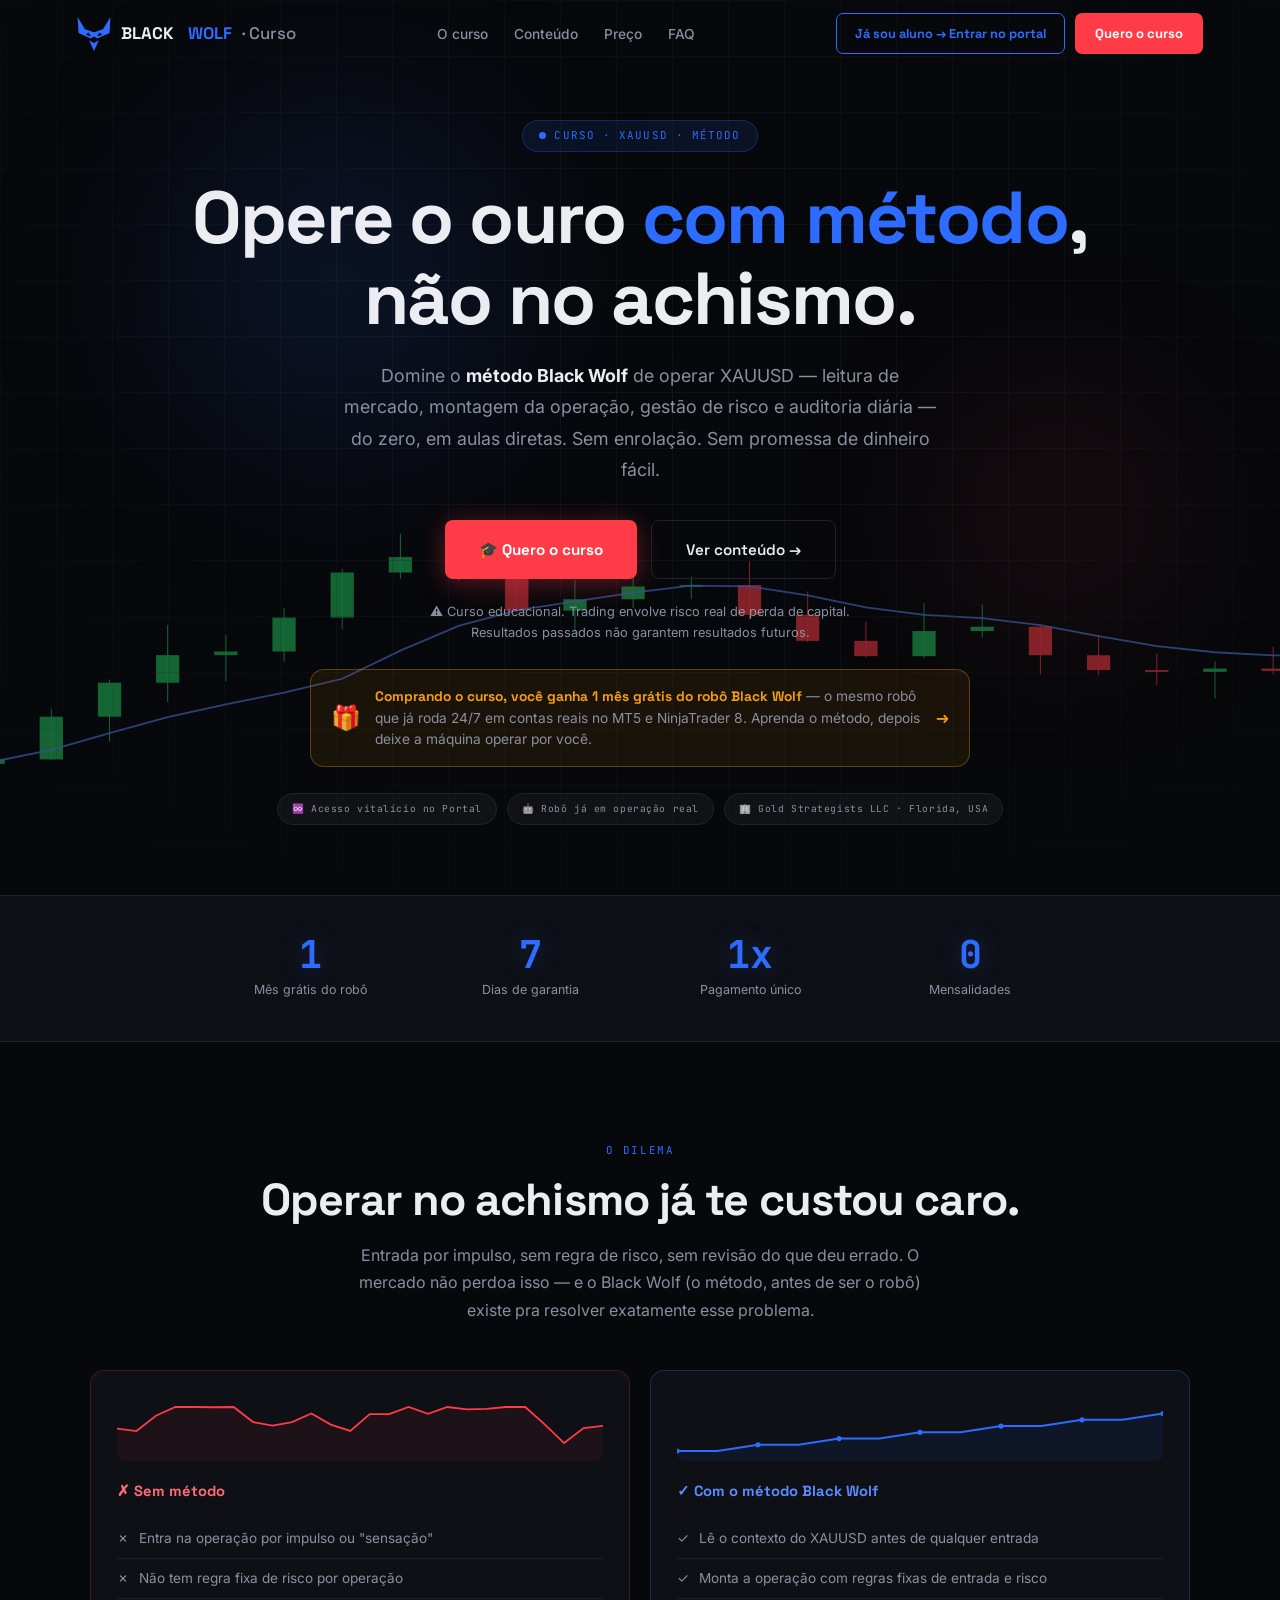
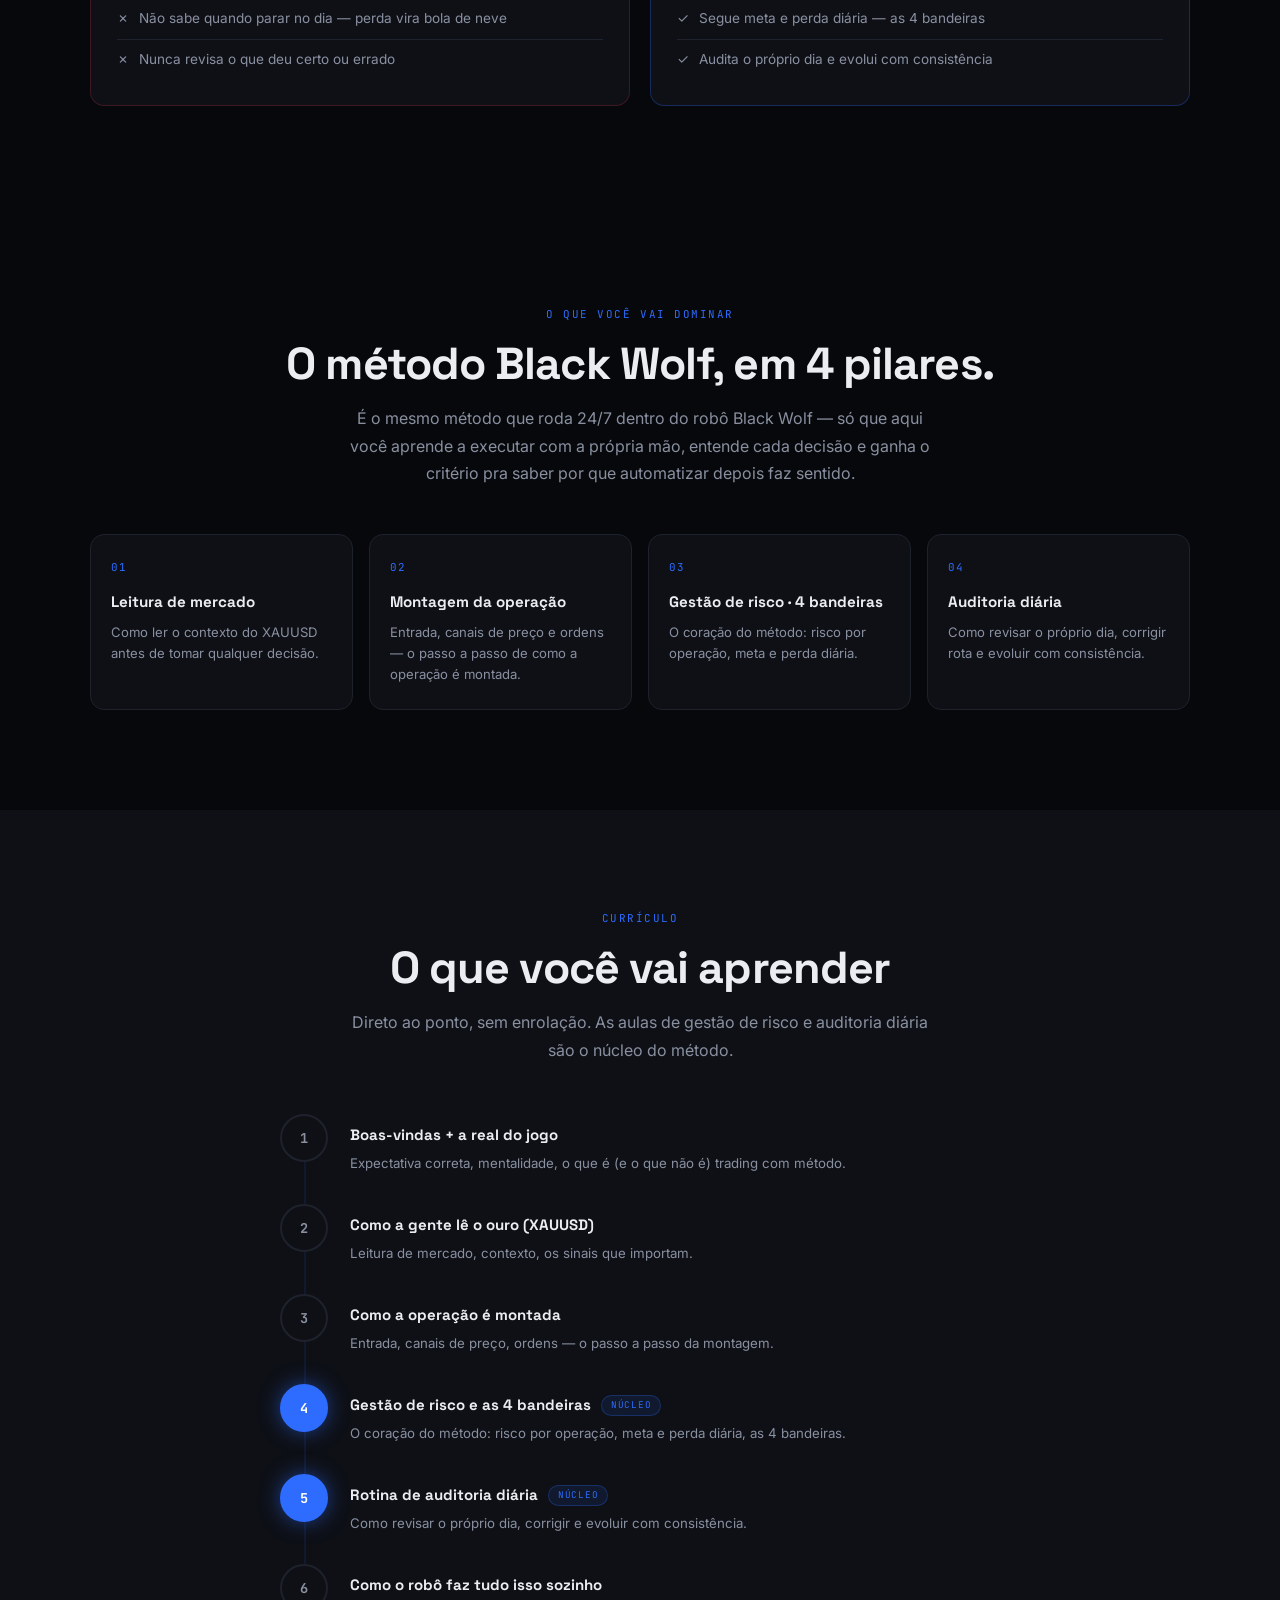
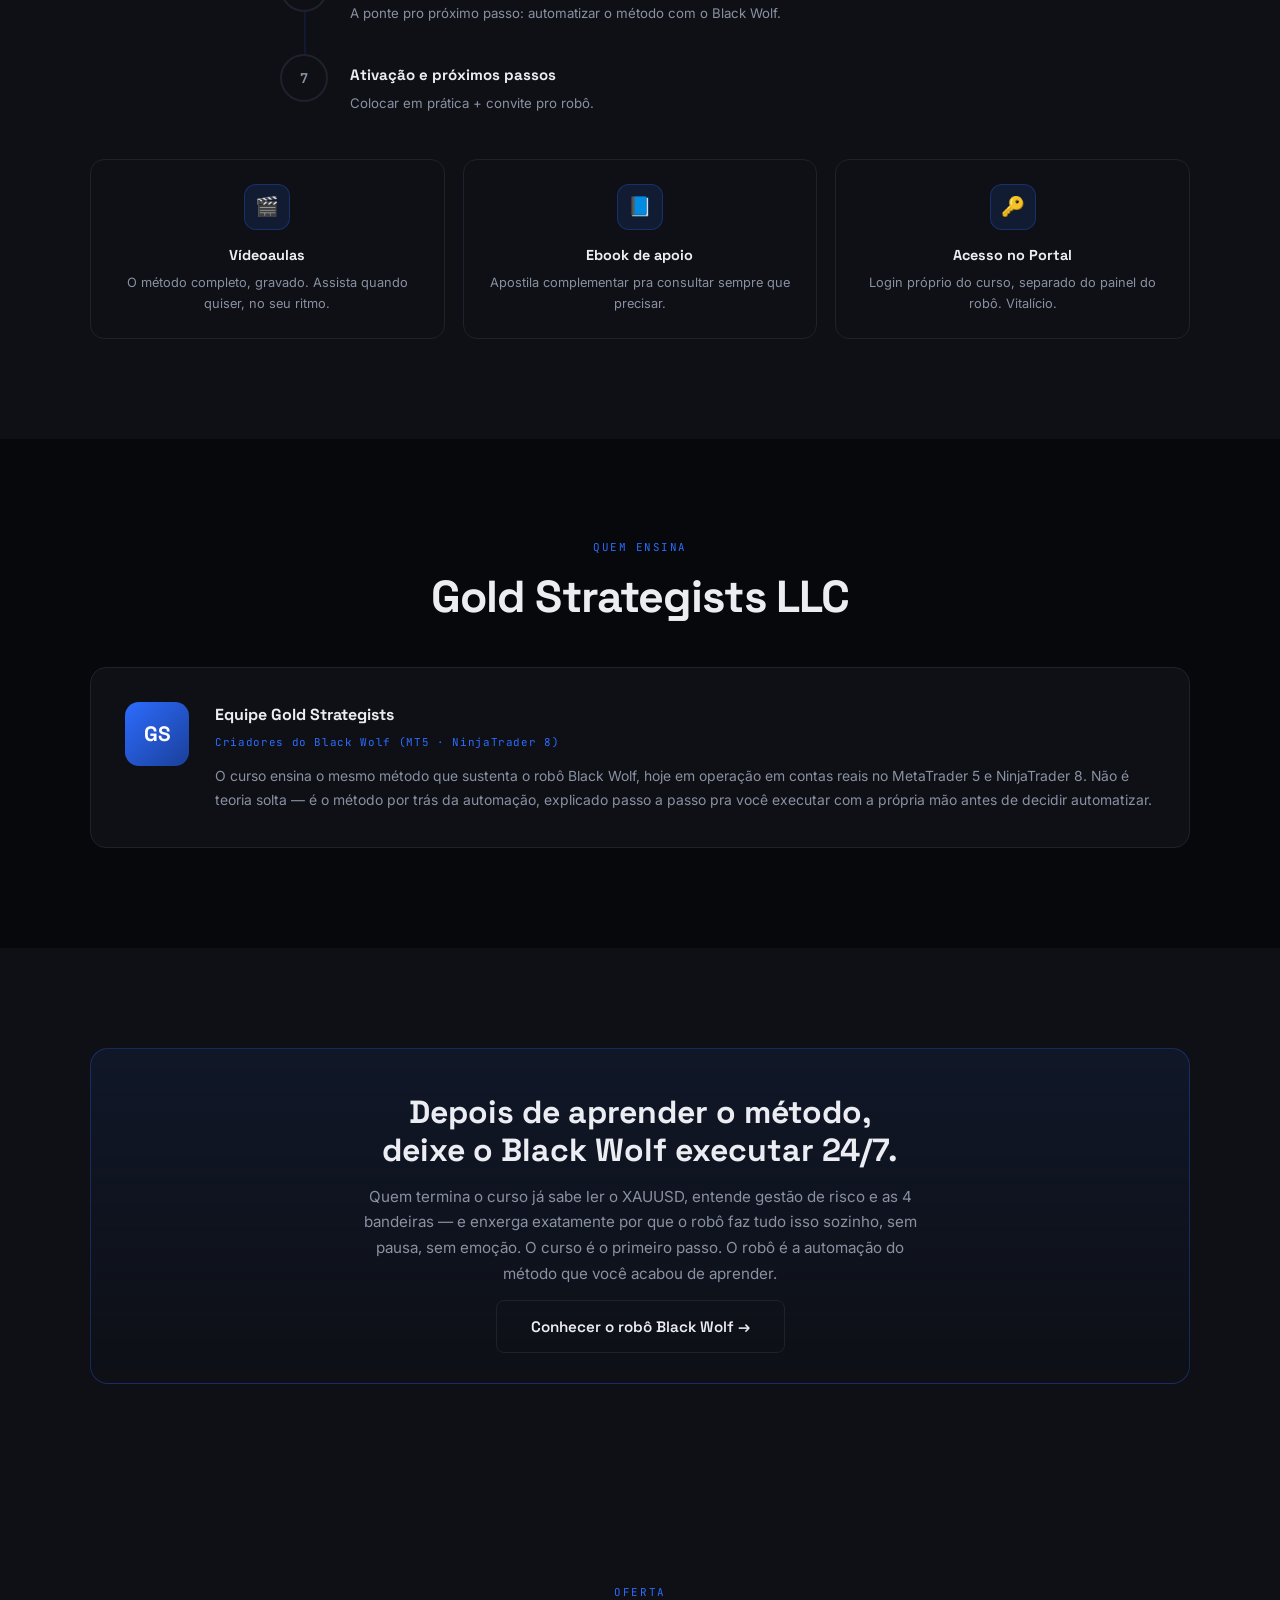
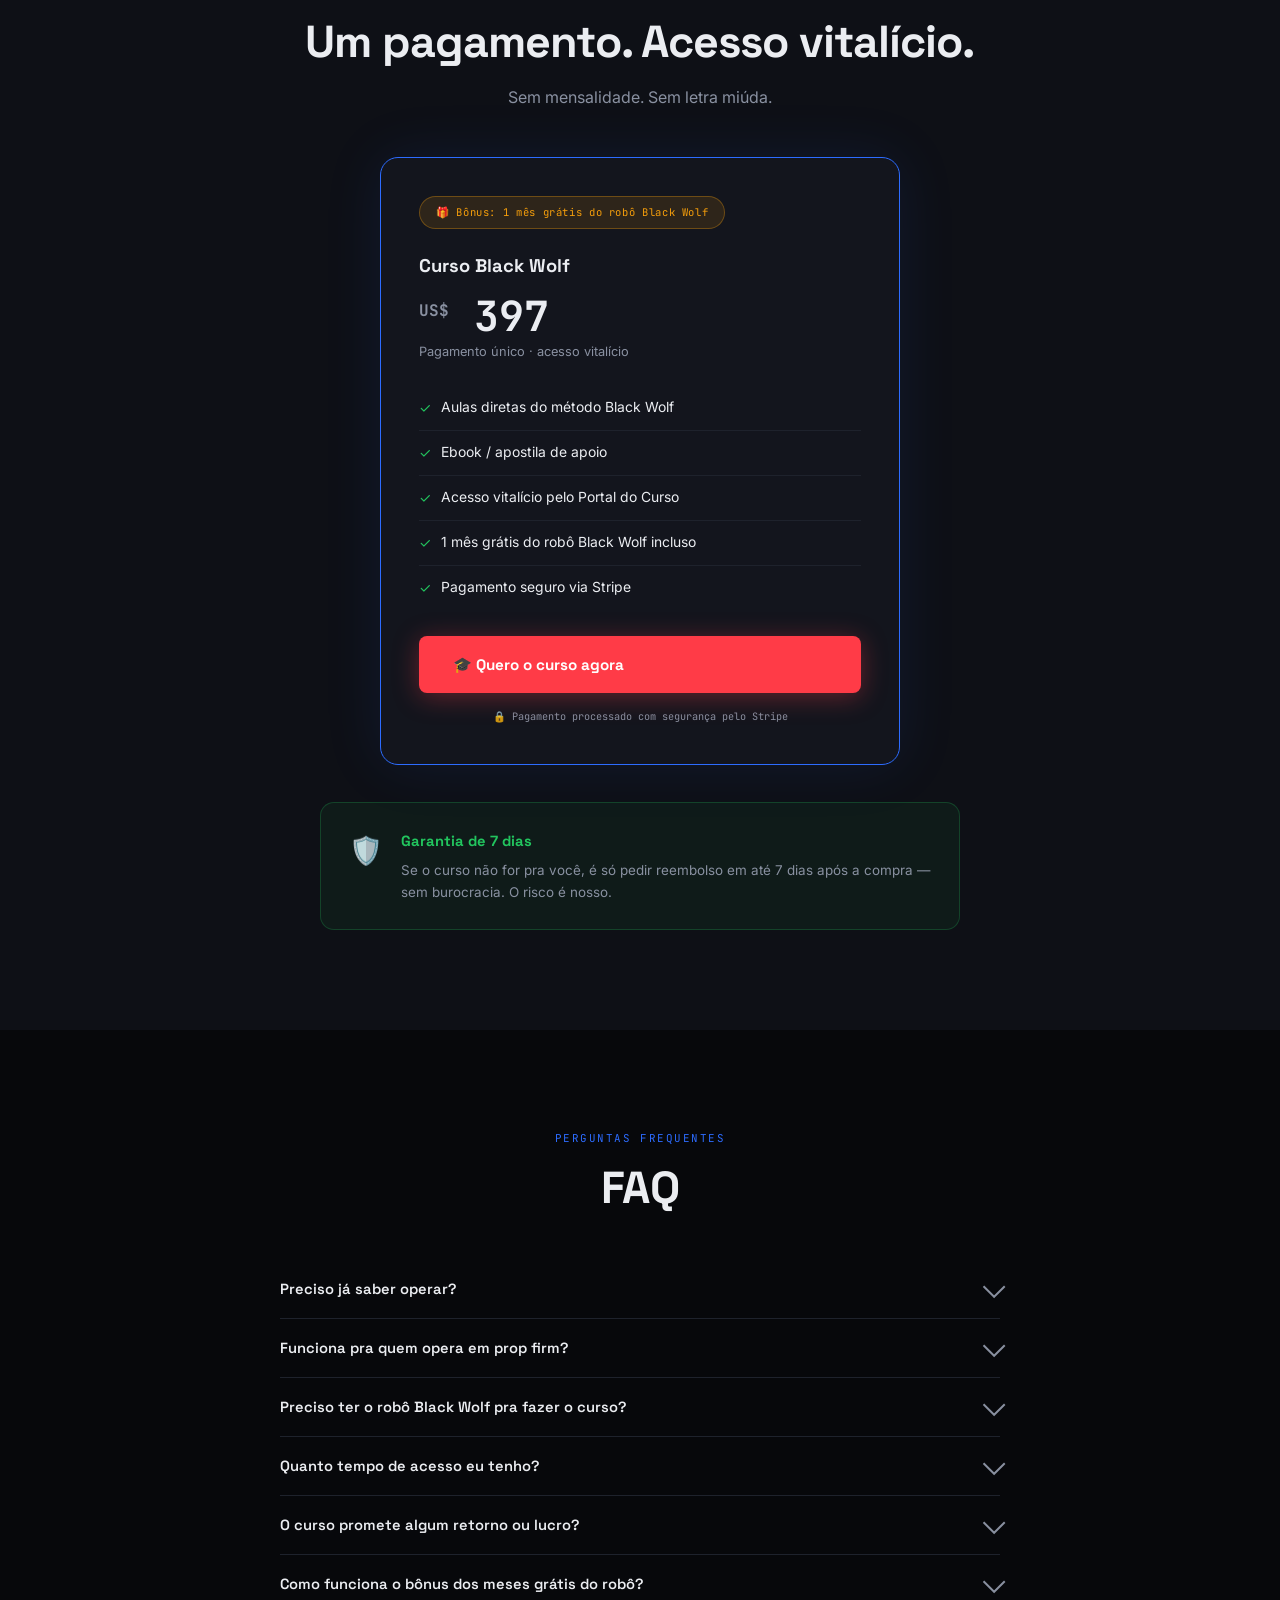
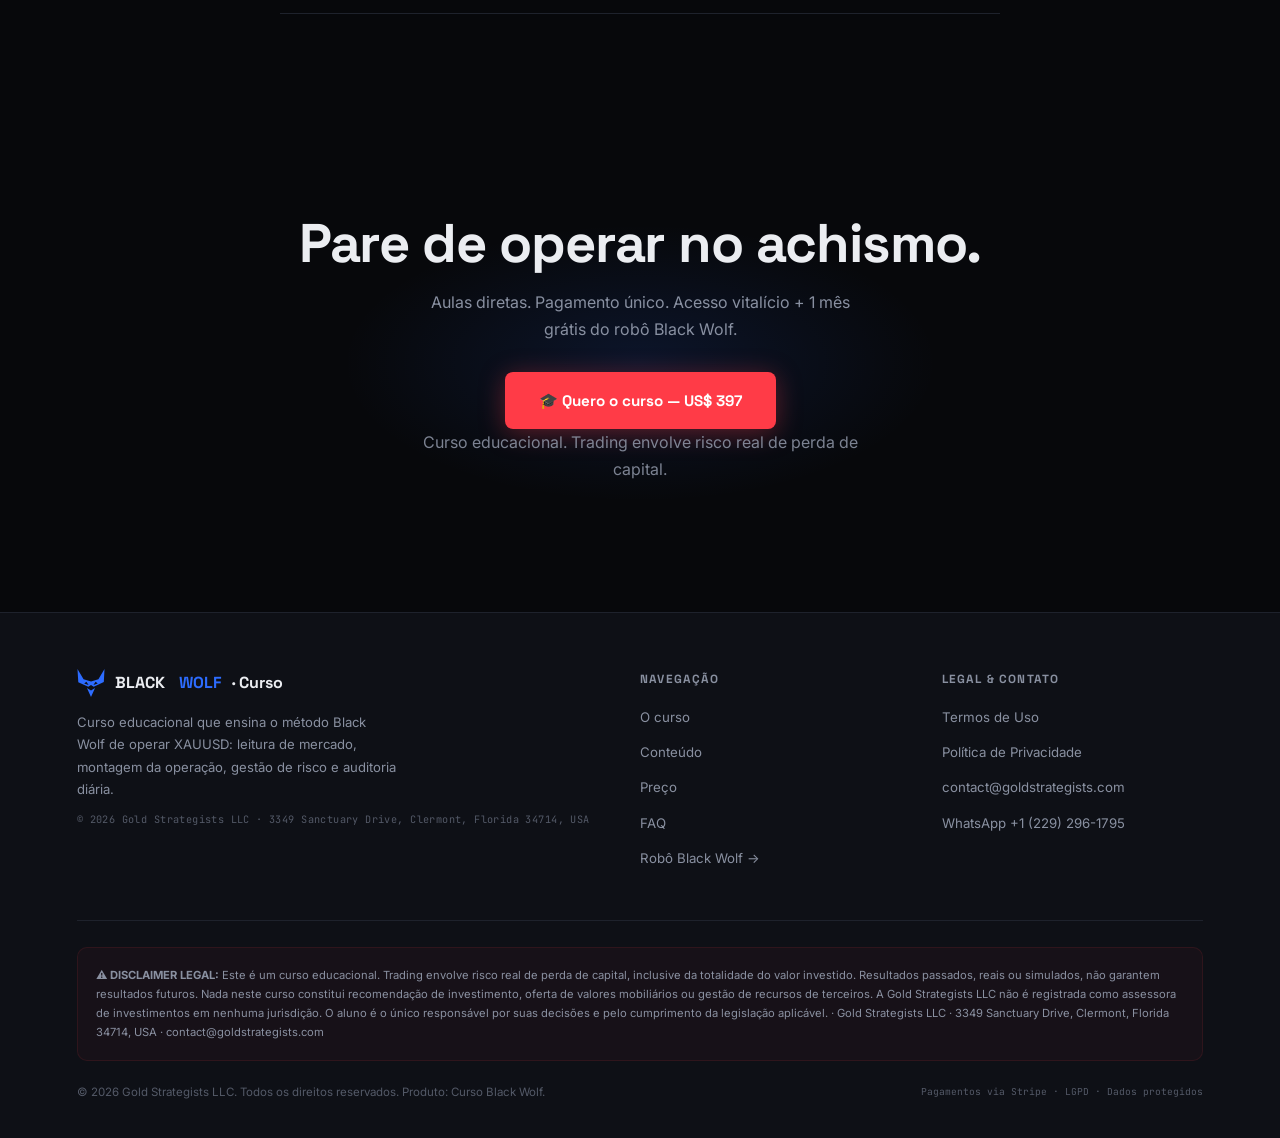
==== curso/index.html @ ed8a32bd "feat(curso): destaca o bônus do robô, remove contagem de aulas, hero ambient - Remove todas as mençõ" ====
<!DOCTYPE html>
<html lang="pt-BR">
<head>
<meta charset="UTF-8">
<meta name="viewport" content="width=device-width, initial-scale=1.0">
<title>Curso Black Wolf — Aprenda o Método de Operar Ouro (XAUUSD) | Gold Strategists LLC</title>
<link rel="icon" href="[data-uri]">
<link rel="apple-touch-icon" href="[data-uri]">
<meta name="description" content="Domine o método Black Wolf de operar XAUUSD: leitura de mercado, montagem da operação, gestão de risco e auditoria diária. Aulas diretas, sem promessa de dinheiro fácil. Pagamento único, acesso vitalício + 1 mês grátis do robô Black Wolf.">
<meta name="robots" content="index, follow">
<meta name="theme-color" content="#07080B">
<link rel="canonical" href="https://blackwolfea.com/curso">
<!-- Open Graph -->
<meta property="og:type" content="website">
<meta property="og:site_name" content="Curso Black Wolf — Gold Strategists LLC">
<meta property="og:title" content="Curso Black Wolf — Aprenda o Método de Operar Ouro (XAUUSD)">
<meta property="og:description" content="Aulas diretas: leitura de mercado, montagem da operação, gestão de risco e auditoria diária. Método real, sem promessa de lucro fácil. Inclui 1 mês grátis do robô Black Wolf.">
<meta property="og:url" content="https://blackwolfea.com/curso">
<meta property="og:image" content="https://blackwolfea.com/curso/og-image.png">
<meta property="og:image:width" content="1200">
<meta property="og:image:height" content="630">
<meta property="og:locale" content="pt_BR">
<!-- Twitter/X -->
<meta name="twitter:card" content="summary_large_image">
<meta name="twitter:title" content="Curso Black Wolf — Aprenda o Método de Operar Ouro (XAUUSD)">
<meta name="twitter:description" content="Aulas diretas: leitura de mercado, montagem, gestão de risco e auditoria. Sem promessa de lucro fácil.">
<meta name="twitter:image" content="https://blackwolfea.com/curso/og-image.png">
<!-- Dados estruturados -->
<script type="application/ld+json">{"@context":"https://schema.org","@type":"Course","name":"Curso Black Wolf — Método de Operação em XAUUSD","description":"Curso em vídeo que ensina o método Black Wolf de operar ouro (XAUUSD): leitura de mercado, montagem de operação, gestão de risco e auditoria diária.","provider":{"@type":"Organization","name":"Gold Strategists LLC","sameAs":"https://blackwolfea.com/"},"offers":{"@type":"Offer","price":"397","priceCurrency":"USD","availability":"https://schema.org/InStock","url":"https://blackwolfea.com/curso"}}</script>
<link rel="preconnect" href="https://fonts.googleapis.com">
<link rel="preconnect" href="https://fonts.gstatic.com" crossorigin>
<link href="https://fonts.googleapis.com/css2?family=Space+Grotesk:wght@400;500;600;700&family=Inter:wght@400;500;600&family=JetBrains+Mono:wght@400;500;700&display=swap" rel="stylesheet">
<style>
/* ── TOKENS (§03/§10 do briefing — colados exatamente) ── */
:root{
  --bg:#07080B;--s1:#0E1016;--s2:#13151D;--s3:#191C26;
  --bord:#1E222C;--bord2:#2A2F3D;
  --blue:#2D6CFF;--blue-l:#5B8BFF;
  --red:#FF3B47;--red-l:#FF6B74;
  --green:#22C55E;--amber:#F59E0B;
  --t1:rgba(245,247,251,.96);--t2:rgba(148,155,172,.92);--t3:rgba(120,127,145,.66);
  --fh:'Space Grotesk',sans-serif;--fb:'Inter',sans-serif;--fm:'JetBrains Mono',monospace;
  --ease:cubic-bezier(.16,1,.3,1);
}
*,*::before,*::after{box-sizing:border-box;margin:0;padding:0}
html{scroll-behavior:smooth;overflow-x:hidden;scroll-padding-top:88px}
body{background:var(--bg);color:var(--t1);font-family:var(--fb);font-size:16px;line-height:1.65;overflow-x:hidden;width:100%;position:relative}
img{max-width:100%;height:auto}
a{text-decoration:none;color:inherit}
::selection{background:rgba(45,108,255,.45);color:#fff}
::-webkit-scrollbar{width:10px}
::-webkit-scrollbar-track{background:var(--bg)}
::-webkit-scrollbar-thumb{background:var(--bord2);border-radius:8px;border:2px solid var(--bg)}
a:focus-visible,button:focus-visible{outline:2px solid var(--blue);outline-offset:3px;border-radius:4px}
h1,h2,h3{text-wrap:balance}
.skip-link{position:absolute;left:-9999px;top:0;z-index:100000;background:var(--blue);color:#fff;padding:12px 20px;border-radius:0 0 10px 0;font-family:var(--fh);font-weight:600}
.skip-link:focus{left:0}

/* ── PROGRESS ── */
#prog{position:fixed;top:0;left:0;height:3px;width:0;background:linear-gradient(90deg,var(--blue),var(--red));z-index:3000;transition:width .1s linear;box-shadow:0 0 8px rgba(45,108,255,.6)}

/* ── NAV ── */
nav{position:fixed;top:0;left:0;right:0;z-index:2000;height:68px;display:flex;align-items:center;justify-content:space-between;padding:0 6%;transition:background .35s,border-color .35s;border-bottom:1px solid transparent}
nav.solid{background:rgba(7,8,11,.96);backdrop-filter:blur(18px);border-color:var(--bord)}
.nav-logo{display:flex;align-items:center;gap:10px;font-family:var(--fh);font-weight:700;font-size:1.05rem;flex-shrink:0}
.nav-logo svg{width:34px;height:34px;flex-shrink:0;transition:transform .4s var(--ease)}
.nav-logo:hover svg{transform:rotate(-8deg) scale(1.1)}
.accent{color:var(--blue)}
.nav-links{display:flex;gap:26px;list-style:none}
.nav-links a{position:relative;padding:4px 0;color:var(--t2);font-size:.86rem;font-weight:500;transition:color .2s}
.nav-links a::after{content:'';position:absolute;left:0;bottom:-3px;width:100%;height:2px;background:linear-gradient(90deg,var(--blue),var(--red));border-radius:2px;transform:scaleX(0);transform-origin:left;transition:transform .32s var(--ease)}
.nav-links a:hover{color:var(--t1)}
.nav-links a:hover::after,.nav-links a.lk-act::after{transform:scaleX(1)}
.nav-links a.lk-act{color:var(--t1)}
.nav-right{display:flex;align-items:center;gap:10px}
.nav-portal{background:transparent;color:var(--blue);border:1.5px solid var(--blue);padding:9px 18px;border-radius:7px;font-family:var(--fh);font-weight:700;font-size:.8rem;transition:all .2s;white-space:nowrap}
.nav-portal:hover{background:rgba(45,108,255,.1);transform:translateY(-1px)}
.nav-cta{background:var(--red);color:#fff;padding:10px 20px;border-radius:7px;font-family:var(--fh);font-weight:700;font-size:.82rem;white-space:nowrap;transition:all .2s}
.nav-cta:hover{background:#e0202c;transform:translateY(-1px)}
.ham{display:none;flex-direction:column;gap:5px;cursor:pointer;background:none;border:none;padding:4px}
.ham span{display:block;width:22px;height:2px;background:var(--t1);border-radius:2px;transition:all .3s}

/* ── MOBILE MENU ── */
.mob{display:none;position:fixed;inset:0;background:rgba(7,8,11,.98);backdrop-filter:blur(20px);z-index:1999;flex-direction:column;align-items:center;justify-content:center;gap:26px}
.mob.open{display:flex;animation:mobIn .3s ease both}
.mob a{font-family:var(--fh);font-size:1.3rem;font-weight:700;transition:color .2s;opacity:0;animation:mobLink .55s var(--ease) both}
.mob a:nth-of-type(2){animation-delay:.05s}.mob a:nth-of-type(3){animation-delay:.1s}.mob a:nth-of-type(4){animation-delay:.15s}.mob a:nth-of-type(5){animation-delay:.2s}
.mob a:hover{color:var(--blue)}
.mob-x{position:absolute;top:20px;right:6%;font-size:1.8rem;cursor:pointer;background:none;border:none;color:var(--t2)}
@keyframes mobIn{from{opacity:0}to{opacity:1}}
@keyframes mobLink{from{opacity:0;transform:translateY(16px)}to{opacity:1;transform:translateY(0)}}

/* ── EYEBROW / PILL ── */
.eyebrow-pill{display:inline-flex;align-items:center;gap:8px;background:rgba(45,108,255,.1);border:1px solid rgba(45,108,255,.28);padding:6px 16px;border-radius:100px;font-family:var(--fm);font-size:.68rem;color:var(--blue);letter-spacing:.1em;text-transform:uppercase}
.pdot{width:7px;height:7px;background:var(--blue);border-radius:50%;animation:pdot 1.8s ease-in-out infinite}
@keyframes pdot{0%,100%{opacity:1;transform:scale(1)}50%{opacity:.4;transform:scale(.6)}}

/* ── HERO ── */
.hero{position:relative;min-height:96vh;display:flex;flex-direction:column;align-items:center;justify-content:center;text-align:center;padding:120px 6% 70px;overflow:hidden}
.hero-grid{position:absolute;inset:0;pointer-events:none;background-image:linear-gradient(rgba(30,34,44,.4) 1px,transparent 1px),linear-gradient(90deg,rgba(30,34,44,.4) 1px,transparent 1px);background-size:56px 56px;mask-image:radial-gradient(ellipse 80% 80% at 50% 40%,black 10%,transparent 100%)}
.glow-b{position:absolute;width:520px;height:520px;background:radial-gradient(circle,rgba(45,108,255,.16) 0%,transparent 70%);top:2%;left:6%;filter:blur(80px);pointer-events:none}
.glow-r{position:absolute;width:340px;height:340px;background:radial-gradient(circle,rgba(255,59,71,.12) 0%,transparent 70%);top:38%;right:4%;filter:blur(80px);pointer-events:none}
.hero .eyebrow-pill{margin-bottom:26px;position:relative;z-index:1}
.hero h1{font-family:var(--fh);font-size:clamp(2.3rem,6vw,4.6rem);font-weight:700;line-height:1.1;letter-spacing:-.025em;margin-bottom:20px;position:relative;z-index:1}
.hb{color:var(--blue)}
.hero-sub{font-size:clamp(.95rem,1.8vw,1.12rem);color:var(--t2);max-width:600px;margin:0 auto 34px;line-height:1.76;position:relative;z-index:1}
.hero-sub strong{color:var(--t1)}
.btn-row{display:flex;gap:14px;justify-content:center;flex-wrap:wrap;margin-bottom:22px;position:relative;z-index:1}
.btn-red{background:var(--red);color:#fff;padding:16px 34px;border-radius:8px;font-family:var(--fh);font-weight:700;font-size:.95rem;box-shadow:0 4px 26px rgba(255,59,71,.35);transition:all .25s;position:relative;overflow:hidden;display:inline-flex;align-items:center;gap:8px}
.btn-red::before{content:'';position:absolute;top:0;left:-80%;width:50%;height:100%;background:linear-gradient(105deg,transparent,rgba(255,255,255,.25),transparent);transform:skewX(-18deg);transition:left .55s ease}
.btn-red:hover::before{left:140%}
.btn-red:hover{background:#f02030;transform:translateY(-2px);box-shadow:0 8px 34px rgba(255,59,71,.5)}
.btn-red:active{transform:translateY(0) scale(.97)}
.btn-ghost{background:transparent;color:var(--t1);padding:16px 34px;border-radius:8px;font-family:var(--fh);font-weight:600;font-size:.95rem;border:1px solid var(--bord);transition:all .25s}
.btn-ghost:hover{border-color:var(--blue);color:var(--blue);background:rgba(45,108,255,.06)}
.risk-note{font-size:.8rem;color:var(--t2);max-width:480px;margin:0 auto 26px;position:relative;z-index:1}
.trust-row{display:flex;gap:10px;justify-content:center;flex-wrap:wrap;position:relative;z-index:1}
.tbadge{display:flex;align-items:center;gap:7px;background:rgba(255,255,255,.04);border:1px solid var(--bord);padding:7px 14px;border-radius:100px;font-family:var(--fm);font-size:.6rem;color:var(--t2);letter-spacing:.06em;transition:border-color .3s,color .3s,background .3s}
.tbadge:hover{border-color:rgba(45,108,255,.4);color:var(--t1);background:rgba(45,108,255,.06)}

/* ── HERO AMBIENT (backdrop vivo, atrás do conteúdo) ── */
.hero-ambient{position:absolute;inset:0;width:100%;height:100%;display:block;z-index:0;opacity:.55;pointer-events:none}

/* ── BÔNUS BANNER (destaque do mês grátis do robô) ── */
.bonus-banner{display:flex;align-items:center;gap:14px;max-width:660px;margin:0 auto 26px;background:rgba(245,158,11,.08);border:1px solid rgba(245,158,11,.32);border-radius:14px;padding:16px 20px;position:relative;z-index:1;text-align:left;transition:border-color .25s,background .25s,transform .25s}
.bonus-banner:hover{border-color:rgba(245,158,11,.55);background:rgba(245,158,11,.13);transform:translateY(-2px)}
.bb-ic{font-size:1.5rem;flex-shrink:0}
.bb-text{font-size:.86rem;color:var(--t2);line-height:1.55}
.bb-text strong{color:var(--amber);font-family:var(--fh);font-weight:700}
.bb-arr{font-family:var(--fh);font-weight:700;color:var(--amber);flex-shrink:0}

/* ── STAT STRIP (count-up) ── */
.stat-strip{background:var(--s1);border-top:1px solid var(--bord);border-bottom:1px solid var(--bord);padding:40px 6%}
.stat-g{display:grid;grid-template-columns:repeat(4,1fr);gap:20px;max-width:860px;margin:0 auto;text-align:center}
.stat-n{font-family:var(--fm);font-size:clamp(1.7rem,3.6vw,2.4rem);font-weight:700;color:var(--blue);line-height:1;margin-bottom:6px;text-shadow:0 0 26px rgba(45,108,255,.3)}
.stat-l{font-size:.78rem;color:var(--t2)}

/* ── SECTIONS ── */
.sec{position:relative;padding:100px 6%}
.inner{max-width:1100px;margin:0 auto}
.center{text-align:center}
.eyebrow{display:block;font-family:var(--fm);font-size:.68rem;color:var(--blue);letter-spacing:.14em;margin-bottom:14px;text-transform:uppercase}
.sec-title{font-family:var(--fh);font-size:clamp(1.8rem,4vw,2.8rem);font-weight:700;line-height:1.15;letter-spacing:-.02em;margin-bottom:16px}
.sec-sub{color:var(--t2);font-size:1rem;line-height:1.72;max-width:600px}
.sec-sub.center{margin-left:auto;margin-right:auto}

/* ── ANIM ── */
.anim{opacity:0;transform:translateY(28px);transition:opacity .8s var(--ease),transform .8s var(--ease)}
.anim.vis{opacity:1;transform:translateY(0)}
.anim:nth-child(2){transition-delay:.08s}.anim:nth-child(3){transition-delay:.16s}.anim:nth-child(4){transition-delay:.24s}.anim:nth-child(5){transition-delay:.32s}.anim:nth-child(6){transition-delay:.4s}.anim:nth-child(7){transition-delay:.48s}

/* ── DOR / DILEMA ── */
.dor-g{display:grid;grid-template-columns:1fr 1fr;gap:20px;margin-top:46px}
.dor-c{background:var(--s1);border:1px solid var(--bord);border-radius:14px;padding:26px}
.dor-c.no{border-color:rgba(255,59,71,.2)}
.dor-c.yes{border-color:rgba(45,108,255,.3)}
.dor-h{font-family:var(--fh);font-weight:700;font-size:.92rem;margin-bottom:16px}
.dor-h.no{color:var(--red-l)}.dor-h.yes{color:var(--blue-l)}
.dor-list{list-style:none}
.dor-list li{display:flex;gap:10px;font-size:.85rem;color:var(--t2);padding:9px 0;border-bottom:1px solid var(--bord);align-items:flex-start;line-height:1.55}
.dor-list li:last-child{border:none}
.dor-list li span.mk{flex-shrink:0}
.dor-chart{width:100%;height:64px;display:block;margin-bottom:18px;border-radius:8px}

/* ── MÉTODO CARDS ── */
.met-g{display:grid;grid-template-columns:repeat(4,1fr);gap:16px;margin-top:46px}
.met-c{background:var(--s1);border:1px solid var(--bord);border-radius:14px;padding:24px 20px;position:relative;overflow:hidden;transition:transform .35s var(--ease),border-color .35s,box-shadow .35s}
.met-c::after{content:'';position:absolute;inset:0;border-radius:inherit;opacity:0;transition:opacity .45s;background:radial-gradient(280px circle at var(--mx,50%) var(--my,50%),rgba(45,108,255,.1),transparent 65%);pointer-events:none}
.met-c:hover::after{opacity:1}
.met-c:hover{border-color:rgba(45,108,255,.4);transform:translateY(-4px);box-shadow:0 14px 34px rgba(0,0,0,.35)}
.met-n{font-family:var(--fm);font-size:.68rem;color:var(--blue);letter-spacing:.08em;margin-bottom:12px}
.met-t{font-family:var(--fh);font-weight:700;font-size:.95rem;margin-bottom:8px}
.met-d{font-size:.82rem;color:var(--t2);line-height:1.6}

/* ── CURRÍCULO (timeline) ── */
.tl{max-width:720px;margin:50px auto 0;position:relative}
.tl-line{position:absolute;left:24px;top:24px;bottom:24px;width:2px;background:rgba(45,108,255,.1);border-radius:2px;overflow:hidden}
.tl-fill{position:absolute;left:0;top:0;width:100%;height:0;background:linear-gradient(180deg,var(--blue),var(--blue-l));border-radius:2px;transition:height .12s linear;box-shadow:0 0 10px rgba(45,108,255,.6)}
.tl-item{display:flex;gap:22px;align-items:flex-start;margin-bottom:30px;position:relative}
.tl-item:last-child{margin-bottom:0}
.tl-n{width:48px;height:48px;min-width:48px;border-radius:50%;background:var(--s1);border:2px solid var(--bord);display:flex;align-items:center;justify-content:center;font-family:var(--fm);font-weight:700;font-size:.85rem;z-index:1;flex-shrink:0;color:var(--t2)}
.tl-item.nucleo .tl-n{background:var(--blue);border-color:var(--blue);color:#fff;box-shadow:0 0 20px rgba(45,108,255,.5)}
.tl-body{padding-top:9px}
.tl-top{display:flex;align-items:center;gap:10px;flex-wrap:wrap;margin-bottom:5px}
.tl-t{font-family:var(--fh);font-weight:700;font-size:.94rem}
.tl-badge{font-family:var(--fm);font-size:.58rem;color:var(--blue);letter-spacing:.08em;background:rgba(45,108,255,.1);border:1px solid rgba(45,108,255,.28);padding:2px 9px;border-radius:100px}
.tl-d{font-size:.83rem;color:var(--t2);line-height:1.6}

/* ── FORMATO ── */
.fmt-g{display:grid;grid-template-columns:repeat(3,1fr);gap:18px;margin-top:44px}
.fmt-c{background:var(--s1);border:1px solid var(--bord);border-radius:14px;padding:24px;text-align:center;transition:transform .35s var(--ease),border-color .35s}
.fmt-c:hover{transform:translateY(-4px);border-color:rgba(45,108,255,.3)}
.fmt-ic{width:46px;height:46px;margin:0 auto 14px;border-radius:12px;background:rgba(45,108,255,.12);border:1px solid rgba(45,108,255,.28);display:flex;align-items:center;justify-content:center;font-size:1.2rem}
.fmt-t{font-family:var(--fh);font-weight:700;font-size:.9rem;margin-bottom:6px}
.fmt-d{font-size:.8rem;color:var(--t2);line-height:1.6}

/* ── AUTORIDADE ── */
.auth-box{background:var(--s1);border:1px solid var(--bord);border-radius:16px;padding:34px;margin-top:44px;display:flex;gap:26px;align-items:flex-start}
.auth-av{width:64px;height:64px;min-width:64px;border-radius:14px;background:linear-gradient(135deg,var(--blue),#1a3f99);display:flex;align-items:center;justify-content:center;font-family:var(--fh);font-weight:700;font-size:1.3rem;color:#fff}
.auth-name{font-family:var(--fh);font-weight:700;font-size:1rem;margin-bottom:6px}
.auth-role{font-family:var(--fm);font-size:.68rem;color:var(--blue);letter-spacing:.06em;margin-bottom:12px}
.auth-text{font-size:.87rem;color:var(--t2);line-height:1.75}

/* ── PONTE PRO ROBÔ ── */
.robo-box{background:linear-gradient(180deg,rgba(45,108,255,.08) 0%,var(--s1) 100%);border:1px solid rgba(45,108,255,.28);border-radius:18px;padding:44px;margin-top:0;text-align:center}
.robo-box h3{font-family:var(--fh);font-weight:700;font-size:clamp(1.4rem,3vw,2rem);margin-bottom:14px;line-height:1.2}
.robo-box p{color:var(--t2);font-size:.95rem;max-width:560px;margin:0 auto 26px;line-height:1.7}
.robo-box strong{color:var(--t1)}

/* ── PREÇO / OFERTA ── */
.plans-sec{background:var(--s1)}
.price-wrap{max-width:520px;margin:46px auto 0;perspective:1200px}
.price-card{background:var(--s2);border:1px solid var(--blue);border-radius:18px;padding:38px;position:relative;overflow:hidden;box-shadow:0 0 60px rgba(45,108,255,.1);transform:rotateX(0) rotateY(0);transition:transform .4s var(--ease),box-shadow .4s var(--ease);transform-style:preserve-3d;will-change:transform}
.price-card.tilt{transition:transform .08s linear}
.price-card::before{content:'';position:absolute;top:-1px;left:24px;right:24px;height:1px;background:linear-gradient(90deg,transparent,var(--blue),transparent)}
.price-card::after{content:'';position:absolute;inset:0;border-radius:inherit;opacity:0;transition:opacity .4s;background:radial-gradient(320px circle at var(--px,50%) var(--py,50%),rgba(45,108,255,.14),transparent 60%);pointer-events:none}
.price-card.tilt::after{opacity:1}
.bonus-tag{display:inline-flex;align-items:center;gap:8px;background:rgba(245,158,11,.12);border:1px solid rgba(245,158,11,.32);padding:7px 16px;border-radius:100px;font-family:var(--fm);font-size:.66rem;color:var(--amber);letter-spacing:.06em;margin-bottom:22px}
.price-name{font-family:var(--fh);font-weight:700;font-size:1.15rem;margin-bottom:6px}
.price-tag{font-family:var(--fm);font-size:2.6rem;font-weight:700;color:var(--t1);line-height:1;margin:14px 0 4px}
.price-tag span{font-size:1rem;color:var(--t2);vertical-align:super}
.price-note{font-size:.8rem;color:var(--t2);margin-bottom:24px}
.price-feats{list-style:none;margin-bottom:26px}
.price-feats li{display:flex;gap:10px;font-size:.87rem;color:var(--t2);padding:10px 0;border-bottom:1px solid var(--bord);align-items:flex-start}
.price-feats li:last-child{border:none}
.price-feats li .ck{color:var(--green);flex-shrink:0;margin-top:1px}
.price-feats li span.tx{color:var(--t1)}
.price-cta{width:100%;text-align:center}
.price-secure{display:flex;align-items:center;justify-content:center;gap:6px;font-family:var(--fm);font-size:.64rem;color:var(--t2);margin-top:16px}

/* ── GARANTIA ── */
.guar-box{max-width:640px;margin:36px auto 0;background:rgba(34,197,94,.06);border:1px solid rgba(34,197,94,.24);border-radius:14px;padding:26px 28px;display:flex;gap:18px;align-items:flex-start}
.guar-ic{font-size:1.7rem;flex-shrink:0}
.guar-t{font-family:var(--fh);font-weight:700;font-size:.92rem;margin-bottom:6px;color:var(--green)}
.guar-d{font-size:.84rem;color:var(--t2);line-height:1.65}

/* ── FAQ ── */
.faq-list{max-width:720px;margin:46px auto 0}
.faq-item{border-bottom:1px solid var(--bord)}
.faq-q{width:100%;background:none;border:none;padding:20px 0;display:flex;justify-content:space-between;align-items:center;gap:16px;cursor:pointer;font-family:var(--fh);font-weight:600;font-size:.92rem;color:var(--t1);text-align:left;transition:color .25s,padding-left .32s var(--ease)}
.faq-q:hover{color:var(--blue);padding-left:6px}
.faq-item.open .faq-q{color:var(--blue)}
.faq-arr{width:16px;height:16px;flex-shrink:0;border-right:2px solid var(--t2);border-bottom:2px solid var(--t2);transform:rotate(45deg) translateY(-3px);transition:transform .3s,border-color .3s}
.faq-item.open .faq-arr{transform:rotate(-135deg) translateY(-3px);border-color:var(--blue)}
.faq-a{max-height:0;overflow:hidden;transition:max-height .45s var(--ease);font-size:.86rem;color:var(--t2);line-height:1.72}
.faq-item.open .faq-a{max-height:400px;padding-bottom:18px}

/* ── CTA FINAL ── */
.cta-final{text-align:center;padding:100px 6%;position:relative;overflow:hidden}
.cta-glow{position:absolute;width:600px;height:280px;background:radial-gradient(ellipse,rgba(45,108,255,.13) 0%,transparent 70%);top:50%;left:50%;transform:translate(-50%,-50%);pointer-events:none}
.cta-final h2{font-family:var(--fh);font-size:clamp(2rem,5vw,3.4rem);font-weight:700;line-height:1.1;letter-spacing:-.02em;margin-bottom:16px;position:relative}
.cta-final p{color:var(--t2);max-width:460px;margin:0 auto 30px;font-size:1rem;position:relative}
.cta-fine{font-size:.72rem;color:var(--t3);margin-top:20px;opacity:.9;position:relative}

/* ── FOOTER ── */
footer{background:var(--s1);border-top:1px solid var(--bord);padding:56px 6% 36px}
.ft{display:grid;grid-template-columns:2fr 1fr 1fr;gap:40px;margin-bottom:40px}
.f-logo{display:flex;align-items:center;gap:10px;font-family:var(--fh);font-weight:700;font-size:1rem;margin-bottom:14px}
.f-logo svg{width:28px;height:28px}
.f-brand p{font-size:.82rem;color:var(--t2);line-height:1.7;max-width:320px}
.f-gs{font-family:var(--fm);font-size:.64rem;color:var(--t3);margin-top:12px;letter-spacing:.04em}
.f-ctitle{font-family:var(--fh);font-weight:700;font-size:.74rem;color:var(--t2);letter-spacing:.1em;margin-bottom:14px;text-transform:uppercase}
.f-links{list-style:none}
.f-links li{margin-bottom:9px}
.f-links a{color:var(--t2);font-size:.83rem;transition:color .2s;cursor:pointer}
.f-links a:hover{color:var(--t1)}
.f-div{height:1px;background:var(--bord);margin-bottom:26px}
.f-disc{font-size:.7rem;color:var(--t2);line-height:1.7;padding:18px;background:rgba(255,59,71,.04);border:1px solid rgba(255,59,71,.1);border-radius:10px;margin-bottom:22px}
.f-bot{display:flex;justify-content:space-between;align-items:center;flex-wrap:wrap;gap:10px;font-size:.72rem;color:var(--t3)}

/* ── FLOAT BTN ── */
.float-c{position:fixed;bottom:24px;right:20px;z-index:800;background:var(--red);color:#fff;padding:13px 22px;border-radius:100px;font-family:var(--fh);font-weight:700;font-size:.83rem;box-shadow:0 6px 26px rgba(255,59,71,.45);transition:all .35s;opacity:0;transform:translateY(16px);pointer-events:none}
.float-c.show{opacity:1;transform:translateY(0);pointer-events:auto}
.float-c:hover{background:#e0202c;transform:translateY(-2px)!important}

/* ── RESPONSIVE ── */
@media (max-width:860px){
  .nav-links,.nav-portal{display:none}
  .ham{display:flex}
  .dor-g{grid-template-columns:1fr}
  .met-g{grid-template-columns:1fr 1fr}
  .fmt-g{grid-template-columns:1fr}
  .auth-box{flex-direction:column;text-align:center;align-items:center}
  .ft{grid-template-columns:1fr;gap:28px}
}
@media (max-width:560px){
  .met-g{grid-template-columns:1fr}
  .nav-cta{padding:8px 14px;font-size:.74rem}
}
@media (prefers-reduced-motion:reduce){
  html{scroll-behavior:auto}
  .anim{opacity:1!important;transform:none!important;transition:none!important}
  *{animation-duration:.01ms!important;animation-iteration-count:1!important;transition-duration:.01ms!important}
}
</style>
</head>
<body>

<a href="#home" class="skip-link">Ir para o conteúdo</a>
<div id="prog"></div>
<a href="#preco" class="float-c" id="fltCta">🎓 Quero o curso</a>

<!-- ══ NAV ══ -->
<nav id="nav">
  <a href="#home" class="nav-logo">
    <svg viewBox="0 0 1232 1275" fill="#2D6CFF"><path fill-rule="evenodd" d="M431,868 616,1274 800,868 617,976Z M0,0 37,599 491,810 616,731 741,810 1200,596 1231,0 953,462 618,569 278,462Z M725,732 726,731 727,732 726,733Z M504,732 505,731 506,732 505,733Z M924,662 726,731 825,585Z M307,662 406,585 505,731Z"/></svg>
    BLACK <span class="accent">&nbsp;WOLF</span> <span style="color:var(--t2);font-weight:500">· Curso</span>
  </a>
  <ul class="nav-links">
    <li><a href="#curso">O curso</a></li>
    <li><a href="#curriculo">Conteúdo</a></li>
    <li><a href="#preco">Preço</a></li>
    <li><a href="#faq">FAQ</a></li>
  </ul>
  <div class="nav-right">
    <!-- TODO: apontar para o Portal do Curso (Doc 2) quando estiver no ar -->
    <a href="https://portal.blackwolfea.com" target="_blank" rel="noopener noreferrer" class="nav-portal">Já sou aluno → Entrar no portal</a>
    <a href="#preco" class="nav-cta">Quero o curso</a>
    <button class="ham" id="ham" aria-label="Abrir menu" aria-expanded="false" aria-controls="mob"><span></span><span></span><span></span></button>
  </div>
</nav>

<div class="mob" id="mob">
  <button class="mob-x" id="mobX">✕</button>
  <a href="#curso" onclick="cmob()">O curso</a>
  <a href="#curriculo" onclick="cmob()">Conteúdo</a>
  <a href="#preco" onclick="cmob()">Preço</a>
  <a href="#faq" onclick="cmob()">FAQ</a>
  <a href="https://portal.blackwolfea.com" target="_blank" rel="noopener noreferrer" onclick="cmob()" style="color:#2D6CFF;font-size:1.05rem">→ Entrar no portal</a>
  <a href="#preco" onclick="cmob()" class="btn-red" style="border-radius:8px;margin-top:6px">Quero o curso</a>
</div>

<main role="main">

<!-- ══ 1/2 · HERO ══ -->
<section class="hero" id="home">
  <canvas id="heroAmbient" class="hero-ambient" aria-hidden="true"></canvas>
  <div class="hero-grid"></div>
  <div class="glow-b"></div>
  <div class="glow-r"></div>
  <div class="eyebrow-pill"><span class="pdot"></span>Curso · XAUUSD · Método</div>
  <h1>Opere o ouro <span class="hb">com método</span>,<br>não no achismo.</h1>
  <p class="hero-sub">Domine o <strong>método Black Wolf</strong> de operar XAUUSD — leitura de mercado, montagem da operação, gestão de risco e auditoria diária — do zero, em aulas diretas. Sem enrolação. Sem promessa de dinheiro fácil.</p>
  <div class="btn-row">
    <a href="#preco" class="btn-red">🎓 Quero o curso</a>
    <a href="#curriculo" class="btn-ghost">Ver conteúdo →</a>
  </div>
  <p class="risk-note">⚠️ Curso educacional. Trading envolve risco real de perda de capital. Resultados passados não garantem resultados futuros.</p>

  <a href="#preco" class="bonus-banner anim">
    <span class="bb-ic">🎁</span>
    <span class="bb-text"><strong>Comprando o curso, você ganha 1 mês grátis do robô Black Wolf</strong> — o mesmo robô que já roda 24/7 em contas reais no MT5 e NinjaTrader 8. Aprenda o método, depois deixe a máquina operar por você.</span>
    <span class="bb-arr">→</span>
  </a>

  <div class="trust-row">
    <div class="tbadge">♾️ Acesso vitalício no Portal</div>
    <div class="tbadge">🤖 Robô já em operação real</div>
    <div class="tbadge">🏢 Gold Strategists LLC · Florida, USA</div>
  </div>
</section>

<!-- ══ STAT STRIP ══ -->
<div class="stat-strip">
  <div class="stat-g">
    <div><div class="stat-n" data-count="1">0</div><div class="stat-l">Mês grátis do robô</div></div>
    <div><div class="stat-n" data-count="7">0</div><div class="stat-l">Dias de garantia</div></div>
    <div><div class="stat-n" data-count="1" data-suffix="x">0</div><div class="stat-l">Pagamento único</div></div>
    <div><div class="stat-n" data-count="0">0</div><div class="stat-l">Mensalidades</div></div>
  </div>
</div>

<!-- ══ 3 · DOR / DILEMA ══ -->
<section class="sec" id="dor">
  <div class="inner center anim">
    <span class="eyebrow">O dilema</span>
    <h2 class="sec-title">Operar no achismo já te custou caro.</h2>
    <p class="sec-sub center">Entrada por impulso, sem regra de risco, sem revisão do que deu errado. O mercado não perdoa isso — e o Black Wolf (o método, antes de ser o robô) existe pra resolver exatamente esse problema.</p>
  </div>
  <div class="inner dor-g">
    <div class="dor-c no anim">
      <canvas class="dor-chart" id="chaosChart" width="500" height="128" aria-hidden="true"></canvas>
      <div class="dor-h no">✗ Sem método</div>
      <ul class="dor-list">
        <li><span class="mk">✗</span> Entra na operação por impulso ou "sensação"</li>
        <li><span class="mk">✗</span> Não tem regra fixa de risco por operação</li>
        <li><span class="mk">✗</span> Não sabe quando parar no dia — perda vira bola de neve</li>
        <li><span class="mk">✗</span> Nunca revisa o que deu certo ou errado</li>
      </ul>
    </div>
    <div class="dor-c yes anim">
      <canvas class="dor-chart" id="methodChart" width="500" height="128" aria-hidden="true"></canvas>
      <div class="dor-h yes">✓ Com o método Black Wolf</div>
      <ul class="dor-list">
        <li><span class="mk">✓</span> Lê o contexto do XAUUSD antes de qualquer entrada</li>
        <li><span class="mk">✓</span> Monta a operação com regras fixas de entrada e risco</li>
        <li><span class="mk">✓</span> Segue meta e perda diária — as 4 bandeiras</li>
        <li><span class="mk">✓</span> Audita o próprio dia e evolui com consistência</li>
      </ul>
    </div>
  </div>
</section>

<!-- ══ 4 · O QUE É O CURSO ══ -->
<section class="sec" id="curso">
  <div class="inner center anim">
    <span class="eyebrow">O que você vai dominar</span>
    <h2 class="sec-title">O método Black Wolf, em 4 pilares.</h2>
    <p class="sec-sub center">É o mesmo método que roda 24/7 dentro do robô Black Wolf — só que aqui você aprende a executar com a própria mão, entende cada decisão e ganha o critério pra saber por que automatizar depois faz sentido.</p>
  </div>
  <div class="inner met-g">
    <div class="met-c anim">
      <div class="met-n">01</div>
      <div class="met-t">Leitura de mercado</div>
      <div class="met-d">Como ler o contexto do XAUUSD antes de tomar qualquer decisão.</div>
    </div>
    <div class="met-c anim">
      <div class="met-n">02</div>
      <div class="met-t">Montagem da operação</div>
      <div class="met-d">Entrada, canais de preço e ordens — o passo a passo de como a operação é montada.</div>
    </div>
    <div class="met-c anim">
      <div class="met-n">03</div>
      <div class="met-t">Gestão de risco · 4 bandeiras</div>
      <div class="met-d">O coração do método: risco por operação, meta e perda diária.</div>
    </div>
    <div class="met-c anim">
      <div class="met-n">04</div>
      <div class="met-t">Auditoria diária</div>
      <div class="met-d">Como revisar o próprio dia, corrigir rota e evoluir com consistência.</div>
    </div>
  </div>
</section>

<!-- ══ 5/6 · CURRÍCULO + FORMATO ══ -->
<section class="sec" id="curriculo" style="background:var(--s1)">
  <div class="inner center anim">
    <span class="eyebrow">Currículo</span>
    <h2 class="sec-title">O que você vai aprender</h2>
    <p class="sec-sub center">Direto ao ponto, sem enrolação. As aulas de gestão de risco e auditoria diária são o núcleo do método.</p>
  </div>
  <div class="inner">
    <div class="tl" id="tlWrap">
      <div class="tl-line"><div class="tl-fill" id="tlFill"></div></div>
      <div class="tl-item anim">
        <div class="tl-n">1</div>
        <div class="tl-body">
          <div class="tl-top"><span class="tl-t">Boas-vindas + a real do jogo</span></div>
          <p class="tl-d">Expectativa correta, mentalidade, o que é (e o que não é) trading com método.</p>
        </div>
      </div>
      <div class="tl-item anim">
        <div class="tl-n">2</div>
        <div class="tl-body">
          <div class="tl-top"><span class="tl-t">Como a gente lê o ouro (XAUUSD)</span></div>
          <p class="tl-d">Leitura de mercado, contexto, os sinais que importam.</p>
        </div>
      </div>
      <div class="tl-item anim">
        <div class="tl-n">3</div>
        <div class="tl-body">
          <div class="tl-top"><span class="tl-t">Como a operação é montada</span></div>
          <p class="tl-d">Entrada, canais de preço, ordens — o passo a passo da montagem.</p>
        </div>
      </div>
      <div class="tl-item nucleo anim">
        <div class="tl-n">4</div>
        <div class="tl-body">
          <div class="tl-top"><span class="tl-t">Gestão de risco e as 4 bandeiras</span><span class="tl-badge">NÚCLEO</span></div>
          <p class="tl-d">O coração do método: risco por operação, meta e perda diária, as 4 bandeiras.</p>
        </div>
      </div>
      <div class="tl-item nucleo anim">
        <div class="tl-n">5</div>
        <div class="tl-body">
          <div class="tl-top"><span class="tl-t">Rotina de auditoria diária</span><span class="tl-badge">NÚCLEO</span></div>
          <p class="tl-d">Como revisar o próprio dia, corrigir e evoluir com consistência.</p>
        </div>
      </div>
      <div class="tl-item anim">
        <div class="tl-n">6</div>
        <div class="tl-body">
          <div class="tl-top"><span class="tl-t">Como o robô faz tudo isso sozinho</span></div>
          <p class="tl-d">A ponte pro próximo passo: automatizar o método com o Black Wolf.</p>
        </div>
      </div>
      <div class="tl-item anim">
        <div class="tl-n">7</div>
        <div class="tl-body">
          <div class="tl-top"><span class="tl-t">Ativação e próximos passos</span></div>
          <p class="tl-d">Colocar em prática + convite pro robô.</p>
        </div>
      </div>
    </div>

    <div class="fmt-g">
      <div class="fmt-c anim">
        <div class="fmt-ic">🎬</div>
        <div class="fmt-t">Vídeoaulas</div>
        <div class="fmt-d">O método completo, gravado. Assista quando quiser, no seu ritmo.</div>
      </div>
      <div class="fmt-c anim">
        <div class="fmt-ic">📘</div>
        <div class="fmt-t">Ebook de apoio</div>
        <div class="fmt-d">Apostila complementar pra consultar sempre que precisar.</div>
      </div>
      <div class="fmt-c anim">
        <div class="fmt-ic">🔑</div>
        <div class="fmt-t">Acesso no Portal</div>
        <div class="fmt-d">Login próprio do curso, separado do painel do robô. Vitalício.</div>
      </div>
    </div>
  </div>
</section>

<!-- ══ 7 · AUTORIDADE ══ -->
<section class="sec" id="autoridade">
  <div class="inner center anim">
    <span class="eyebrow">Quem ensina</span>
    <h2 class="sec-title">Gold Strategists LLC</h2>
  </div>
  <div class="inner">
    <div class="auth-box anim">
      <div class="auth-av">GS</div>
      <div>
        <div class="auth-name">Equipe Gold Strategists</div>
        <div class="auth-role">Criadores do Black Wolf (MT5 · NinjaTrader 8)</div>
        <p class="auth-text">O curso ensina o mesmo método que sustenta o robô Black Wolf, hoje em operação em contas reais no MetaTrader 5 e NinjaTrader 8. Não é teoria solta — é o método por trás da automação, explicado passo a passo pra você executar com a própria mão antes de decidir automatizar.</p>
      </div>
    </div>
  </div>
</section>

<!-- ══ 8 · PONTE PRO ROBÔ ══ -->
<section class="sec" id="robo" style="background:var(--s1)">
  <div class="inner">
    <div class="robo-box anim">
      <h3>Depois de aprender o método,<br>deixe o Black Wolf executar 24/7.</h3>
      <p>Quem termina o curso já sabe ler o XAUUSD, entende gestão de risco e as 4 bandeiras — e enxerga exatamente por que o robô faz tudo isso sozinho, sem pausa, sem emoção. O curso é o primeiro passo. O robô é a automação do método que você acabou de aprender.</p>
      <a href="https://blackwolfea.com" class="btn-ghost">Conhecer o robô Black Wolf →</a>
    </div>
  </div>
</section>

<!-- ══ 9/10 · OFERTA + GARANTIA ══ -->
<section class="sec plans-sec" id="preco">
  <div class="inner center anim">
    <span class="eyebrow">Oferta</span>
    <h2 class="sec-title">Um pagamento. Acesso vitalício.</h2>
    <p class="sec-sub center">Sem mensalidade. Sem letra miúda.</p>
  </div>

  <div class="price-wrap anim">
  <div class="price-card" id="priceCard">
    <div class="bonus-tag">🎁 Bônus: 1 mês grátis do robô Black Wolf</div>
    <div class="price-name">Curso Black Wolf</div>
    <!-- Bloco de preço: trocar apenas o valor abaixo caso a pesquisa de mercado ajuste para $399 -->
    <div class="price-tag"><span>US$</span> 397</div>
    <div class="price-note">Pagamento único · acesso vitalício</div>
    <ul class="price-feats">
      <li><span class="ck">✓</span><span class="tx">Aulas diretas do método Black Wolf</span></li>
      <li><span class="ck">✓</span><span class="tx">Ebook / apostila de apoio</span></li>
      <li><span class="ck">✓</span><span class="tx">Acesso vitalício pelo Portal do Curso</span></li>
      <li><span class="ck">✓</span><span class="tx">1 mês grátis do robô Black Wolf incluso</span></li>
      <li><span class="ck">✓</span><span class="tx">Pagamento seguro via Stripe</span></li>
    </ul>
    <!-- TODO: substituir pelo Payment Link real do Stripe (produto "Curso Black Wolf", metadata.product=curso) -->
    <a href="https://buy.stripe.com/SEU_LINK_AQUI" class="btn-red price-cta">🎓 Quero o curso agora</a>
    <div class="price-secure">🔒 Pagamento processado com segurança pelo Stripe</div>
  </div>
  </div>

  <div class="guar-box anim">
    <div class="guar-ic">🛡️</div>
    <div>
      <div class="guar-t">Garantia de 7 dias</div>
      <div class="guar-d">Se o curso não for pra você, é só pedir reembolso em até 7 dias após a compra — sem burocracia. O risco é nosso.</div>
    </div>
  </div>
</section>

<!-- ══ 11 · FAQ ══ -->
<section class="sec" id="faq">
  <div class="inner center anim">
    <span class="eyebrow">Perguntas frequentes</span>
    <h2 class="sec-title">FAQ</h2>
  </div>
  <div class="inner">
    <div class="faq-list">
      <div class="faq-item">
        <button class="faq-q" onclick="tfaq(this)" aria-expanded="false">Preciso já saber operar?<span class="faq-arr"></span></button>
        <div class="faq-a">Não. O curso começa do zero: mentalidade, leitura de mercado, montagem da operação, gestão de risco e auditoria — tudo explicado passo a passo, na ordem certa.</div>
      </div>
      <div class="faq-item">
        <button class="faq-q" onclick="tfaq(this)" aria-expanded="false">Funciona pra quem opera em prop firm?<span class="faq-arr"></span></button>
        <div class="faq-a">Sim. O método ensina disciplina e regras fixas de risco — exatamente o que a maioria das mesas proprietárias exige. Cada prop firm tem suas próprias regras específicas; cabe a você conferir as regras da sua.</div>
      </div>
      <div class="faq-item">
        <button class="faq-q" onclick="tfaq(this)" aria-expanded="false">Preciso ter o robô Black Wolf pra fazer o curso?<span class="faq-arr"></span></button>
        <div class="faq-a">Não. O curso ensina o método manual e é independente do robô. Ele inclusive já vem com 1 mês grátis do robô incluso, caso você queira testar a automação depois de aprender o método.</div>
      </div>
      <div class="faq-item">
        <button class="faq-q" onclick="tfaq(this)" aria-expanded="false">Quanto tempo de acesso eu tenho?<span class="faq-arr"></span></button>
        <div class="faq-a">Vitalício. É um pagamento único — sem mensalidade, sem prazo de expiração do acesso ao conteúdo.</div>
      </div>
      <div class="faq-item">
        <button class="faq-q" onclick="tfaq(this)" aria-expanded="false">O curso promete algum retorno ou lucro?<span class="faq-arr"></span></button>
        <div class="faq-a">Não. Este é um curso educacional. Trading envolve risco real de perda de capital, e nenhuma aula, depoimento ou material promete lucro garantido.</div>
      </div>
      <div class="faq-item">
        <button class="faq-q" onclick="tfaq(this)" aria-expanded="false">Como funciona o bônus dos meses grátis do robô?<span class="faq-arr"></span></button>
        <div class="faq-a">Ao comprar o curso, você recebe automaticamente 1 mês de acesso ao robô Black Wolf, sem custo. A liberação acontece pelo mesmo e-mail de boas-vindas que dá acesso ao Portal do Curso.</div>
      </div>
    </div>
  </div>
</section>

<!-- ══ 12 · CTA FINAL ══ -->
<section class="cta-final">
  <div class="cta-glow"></div>
  <h2>Pare de operar no achismo.</h2>
  <p>Aulas diretas. Pagamento único. Acesso vitalício + 1 mês grátis do robô Black Wolf.</p>
  <a href="#preco" class="btn-red">🎓 Quero o curso — US$ 397</a>
  <p class="cta-fine">Curso educacional. Trading envolve risco real de perda de capital.</p>
</section>

</main>

<!-- ══ FOOTER ══ -->
<footer>
  <div class="ft">
    <div class="f-brand">
      <div class="f-logo">
        <svg viewBox="0 0 1232 1275" fill="#2D6CFF"><path fill-rule="evenodd" d="M431,868 616,1274 800,868 617,976Z M0,0 37,599 491,810 616,731 741,810 1200,596 1231,0 953,462 618,569 278,462Z M725,732 726,731 727,732 726,733Z M504,732 505,731 506,732 505,733Z M924,662 726,731 825,585Z M307,662 406,585 505,731Z"/></svg>
        BLACK <span class="accent">&nbsp;WOLF</span> · Curso
      </div>
      <p>Curso educacional que ensina o método Black Wolf de operar XAUUSD: leitura de mercado, montagem da operação, gestão de risco e auditoria diária.</p>
      <div class="f-gs">© 2026 Gold Strategists LLC · 3349 Sanctuary Drive, Clermont, Florida 34714, USA</div>
    </div>
    <div>
      <div class="f-ctitle">Navegação</div>
      <ul class="f-links">
        <li><a href="#curso">O curso</a></li>
        <li><a href="#curriculo">Conteúdo</a></li>
        <li><a href="#preco">Preço</a></li>
        <li><a href="#faq">FAQ</a></li>
        <li><a href="https://blackwolfea.com">Robô Black Wolf →</a></li>
      </ul>
    </div>
    <div>
      <div class="f-ctitle">Legal & Contato</div>
      <ul class="f-links">
        <!-- TODO: ligar termos/privacidade próprios do curso (podem espelhar os do site principal, adaptados a "produto educacional") -->
        <li><a href="/termos-curso.html">Termos de Uso</a></li>
        <li><a href="/privacidade-curso.html">Política de Privacidade</a></li>
        <li><a href="mailto:contact@goldstrategists.com">contact@goldstrategists.com</a></li>
        <li><a href="https://wa.me/12292961795" target="_blank" rel="noopener noreferrer">WhatsApp +1 (229) 296-1795</a></li>
      </ul>
    </div>
  </div>
  <div class="f-div"></div>
  <div class="f-disc"><strong>⚠️ DISCLAIMER LEGAL:</strong> Este é um curso educacional. Trading envolve risco real de perda de capital, inclusive da totalidade do valor investido. Resultados passados, reais ou simulados, não garantem resultados futuros. Nada neste curso constitui recomendação de investimento, oferta de valores mobiliários ou gestão de recursos de terceiros. A Gold Strategists LLC não é registrada como assessora de investimentos em nenhuma jurisdição. O aluno é o único responsável por suas decisões e pelo cumprimento da legislação aplicável. · Gold Strategists LLC · 3349 Sanctuary Drive, Clermont, Florida 34714, USA · contact@goldstrategists.com</div>
  <div class="f-bot">
    <span>© 2026 Gold Strategists LLC. Todos os direitos reservados. Produto: Curso Black Wolf.</span>
    <span style="font-family:var(--fm);font-size:.6rem">Pagamentos via Stripe · LGPD · Dados protegidos</span>
  </div>
</footer>

<script>
// ── progress bar + nav solid + scrollspy ──
(function(){
  var prog=document.getElementById('prog'), nav=document.getElementById('nav');
  var links=document.querySelectorAll('.nav-links a');
  var sections=[];
  links.forEach(function(a){ var id=a.getAttribute('href'); if(id&&id.startsWith('#')){ var el=document.querySelector(id); if(el) sections.push({id:id,el:el,link:a}); } });
  window.addEventListener('scroll',function(){
    var h=document.documentElement, st=h.scrollTop||document.body.scrollTop, sh=(h.scrollHeight||document.body.scrollHeight)-h.clientHeight;
    prog.style.width=(sh>0?(st/sh)*100:0)+'%';
    nav.classList.toggle('solid', st>40);
    var fc=document.getElementById('fltCta'); if(fc) fc.classList.toggle('show', st>500);
    var cur=null;
    sections.forEach(function(s){ if(s.el.getBoundingClientRect().top<=120) cur=s; });
    links.forEach(function(a){ a.classList.remove('lk-act'); });
    if(cur) cur.link.classList.add('lk-act');
  },{passive:true});
})();

// ── mobile menu ──
var ham=document.getElementById('ham'), mob=document.getElementById('mob'), mobX=document.getElementById('mobX');
function omob(){ mob.classList.add('open'); ham.setAttribute('aria-expanded','true'); }
function cmob(){ mob.classList.remove('open'); ham.setAttribute('aria-expanded','false'); }
if(ham) ham.addEventListener('click', function(){ mob.classList.contains('open') ? cmob() : omob(); });
if(mobX) mobX.addEventListener('click', cmob);
document.addEventListener('keydown', function(e){ if((e.key==='Escape'||e.keyCode===27) && mob.classList.contains('open')) cmob(); });

// ── FAQ accordion ──
function tfaq(btn){
  var item=btn.closest('.faq-item'), was=item.classList.contains('open');
  document.querySelectorAll('.faq-item').forEach(function(i){ i.classList.remove('open'); });
  document.querySelectorAll('.faq-q').forEach(function(b){ b.setAttribute('aria-expanded','false'); });
  if(!was){ item.classList.add('open'); btn.setAttribute('aria-expanded','true'); }
}

// ── reveal on scroll ──
(function(){
  var reduce = window.matchMedia('(prefers-reduced-motion: reduce)').matches;
  var targets = document.querySelectorAll('.anim');
  if(reduce){ targets.forEach(function(t){ t.classList.add('vis'); }); return; }
  var io = new IntersectionObserver(function(entries){
    entries.forEach(function(e){ if(e.isIntersecting){ e.target.classList.add('vis'); io.unobserve(e.target); } });
  },{threshold:.12, rootMargin:'0px 0px -8% 0px'});
  targets.forEach(function(t){ io.observe(t); });
})();

// ── spotlight nos cards ──
document.querySelectorAll('.met-c').forEach(function(el){
  el.addEventListener('pointermove', function(e){
    var r=el.getBoundingClientRect();
    el.style.setProperty('--mx',(e.clientX-r.left)+'px');
    el.style.setProperty('--my',(e.clientY-r.top)+'px');
  });
});

// ── util: canvas DPR setup ──
var REDUCE_MOTION = window.matchMedia('(prefers-reduced-motion: reduce)').matches;
function fitCanvas(cv){
  var dpr=Math.min(window.devicePixelRatio||1,2), r=cv.getBoundingClientRect();
  var w=Math.max(r.width,1), h=Math.max(r.height||cv.height,1);
  cv.width=w*dpr; cv.height=h*dpr;
  var ctx=cv.getContext('2d'); ctx.setTransform(dpr,0,0,dpr,0,0);
  return {ctx:ctx,w:w,h:h};
}

// ── HERO AMBIENT: leitura do XAUUSD, viva, atrás do conteúdo ──
(function(){
  var cv=document.getElementById('heroAmbient'); if(!cv) return;
  var hero=cv.closest('.hero');
  function seededRand(seed){ var s=seed; return function(){ s=(s*9301+49297)%233280; return s/233280; }; }
  var rnd=seededRand(4090), candles=[], price=100, n=90;
  for(var i=0;i<n;i++){
    var open=price, vol=3+rnd()*5;
    var close=open + (rnd()-0.5)*vol + Math.sin(i*0.35)*1.4;
    var high=Math.max(open,close)+rnd()*2.4;
    var low=Math.min(open,close)-rnd()*2.4;
    candles.push({o:open,h:high,l:low,c:close});
    price=close;
  }
  var vals=[]; candles.forEach(function(c){vals.push(c.h,c.l)});
  var vmin=Math.min.apply(null,vals), vmax=Math.max.apply(null,vals);
  var offset=0, running=false, lastT=0, visible=true;

  function draw(){
    var f=fitCanvas(cv), ctx=f.ctx, w=f.w, h=f.h, pad=h*0.14;
    ctx.clearRect(0,0,w,h);
    var cw=Math.max(w/22,18);
    function y(v){ return h-pad - ((v-vmin)/(vmax-vmin))*(h-pad*2); }
    var startIdx=Math.floor(offset/cw)%candles.length;
    var frac=(offset%cw)/cw;
    var count=Math.ceil(w/cw)+2;
    var maPts=[];
    for(var k=0;k<count;k++){
      var idx=(startIdx+k)%candles.length, c=candles[idx];
      var x=k*cw - frac*cw;
      var up=c.c>=c.o;
      ctx.strokeStyle=up?'rgba(34,197,94,.9)':'rgba(255,59,71,.9)';
      ctx.fillStyle=up?'rgba(34,197,94,.9)':'rgba(255,59,71,.9)';
      ctx.lineWidth=1;
      ctx.beginPath(); ctx.moveTo(x,y(c.h)); ctx.lineTo(x,y(c.l)); ctx.stroke();
      var bw=Math.max(cw*0.4,2);
      var yo=y(c.o), yc=y(c.c);
      ctx.fillRect(x-bw/2, Math.min(yo,yc), bw, Math.max(Math.abs(yc-yo),1.5));
      maPts.push([x,(yo+yc)/2]);
    }
    if(maPts.length>2){
      ctx.strokeStyle='rgba(91,139,255,.8)'; ctx.lineWidth=1.8; ctx.beginPath();
      var win=6;
      for(var m=0;m<maPts.length;m++){
        var s=Math.max(0,m-win), sum=0, cnt=0;
        for(var j=s;j<=m;j++){ sum+=maPts[j][1]; cnt++; }
        var py=sum/cnt;
        if(m===0) ctx.moveTo(maPts[m][0],py); else ctx.lineTo(maPts[m][0],py);
      }
      ctx.stroke();
    }
  }

  function frame(t){
    if(!running) return;
    var dt=lastT?Math.min(t-lastT,60):16; lastT=t;
    offset += dt*0.012;
    draw();
    requestAnimationFrame(frame);
  }
  function start(){ if(running||REDUCE_MOTION||!visible) return; running=true; lastT=0; requestAnimationFrame(frame); }
  function stop(){ running=false; }

  draw();
  if(!REDUCE_MOTION){
    var io=new IntersectionObserver(function(entries){ entries.forEach(function(e){ visible=e.isIntersecting; visible?start():stop(); }); },{threshold:.1});
    if(hero) io.observe(hero);
    document.addEventListener('visibilitychange', function(){ document.hidden?stop():start(); });
  }
  window.addEventListener('resize', function(){ draw(); }, {passive:true});
})();

// ── DOR: mini-gráficos comparativos (achismo vs método) ──
(function(){
  var chaos=document.getElementById('chaosChart'), method=document.getElementById('methodChart');
  if(!chaos||!method) return;
  function seededRand(seed){ var s=seed; return function(){ s=(s*9301+49297)%233280; return s/233280; }; }
  function drawChaos(progress){
    var f=fitCanvas(chaos), ctx=f.ctx, w=f.w, h=f.h, pad=10;
    ctx.clearRect(0,0,w,h);
    var rnd=seededRand(7), n=26, pts=[], v=h*0.5;
    for(var i=0;i<n;i++){ v += (rnd()-0.5)*h*0.62; v=Math.max(pad,Math.min(h-pad,v)); pts.push(v); }
    var visible=Math.max(2,Math.round(n*progress));
    ctx.strokeStyle='#FF3B47'; ctx.lineWidth=1.8; ctx.beginPath();
    for(var i=0;i<visible;i++){ var x=(i/(n-1))*w; if(i===0) ctx.moveTo(x,pts[i]); else ctx.lineTo(x,pts[i]); }
    ctx.stroke();
    ctx.fillStyle='rgba(255,59,71,.06)'; ctx.lineTo((visible-1)/(n-1)*w,h); ctx.lineTo(0,h); ctx.closePath(); ctx.fill();
  }
  function drawMethod(progress){
    var f=fitCanvas(method), ctx=f.ctx, w=f.w, h=f.h, pad=10;
    ctx.clearRect(0,0,w,h);
    var n=7, pts=[]; var base=h-pad;
    for(var i=0;i<n;i++){ pts.push(base - (i/(n-1))*(h-pad*2)*0.85); }
    var visible=Math.max(2,Math.round(n*progress));
    ctx.strokeStyle='#2D6CFF'; ctx.lineWidth=2; ctx.beginPath();
    for(var i=0;i<visible;i++){ var x=(i/(n-1))*w;
      if(i===0) ctx.moveTo(x,pts[i]);
      else { var xp=((i-1)/(n-1))*w, mx=(xp+x)/2; ctx.lineTo(mx,pts[i-1]); ctx.lineTo(x,pts[i]); }
    }
    ctx.stroke();
    ctx.fillStyle='rgba(45,108,255,.08)'; ctx.lineTo((visible-1)/(n-1)*w,h); ctx.lineTo(0,h); ctx.closePath(); ctx.fill();
    ctx.fillStyle='#2D6CFF';
    for(var i=0;i<visible;i++){ var x=(i/(n-1))*w; ctx.beginPath(); ctx.arc(x,pts[i],2.6,0,Math.PI*2); ctx.fill(); }
  }
  var done=false;
  function animate(){
    if(done) return; done=true;
    if(REDUCE_MOTION){ drawChaos(1); drawMethod(1); return; }
    var start=performance.now(), dur=1100;
    function step(now){
      var p=Math.min(1,(now-start)/dur), e=1-Math.pow(1-p,3);
      drawChaos(e); drawMethod(e);
      if(p<1) requestAnimationFrame(step);
    }
    requestAnimationFrame(step);
  }
  drawChaos(1); drawMethod(1); done=false;
  var io=new IntersectionObserver(function(entries){ entries.forEach(function(e){ if(e.isIntersecting) animate(); }); },{threshold:.4});
  io.observe(chaos);
  window.addEventListener('resize', function(){ drawChaos(1); drawMethod(1); }, {passive:true});
})();

// ── STAT STRIP: contagem animada ──
(function(){
  var nums=document.querySelectorAll('.stat-n'); if(!nums.length) return;
  function run(el){
    var target=parseFloat(el.getAttribute('data-count')||'0'), suf=el.getAttribute('data-suffix')||'';
    if(REDUCE_MOTION){ el.textContent=target+suf; return; }
    var start=performance.now(), dur=900;
    function step(now){
      var p=Math.min(1,(now-start)/dur), e=1-Math.pow(1-p,3);
      el.textContent=Math.round(target*e)+suf;
      if(p<1) requestAnimationFrame(step);
    }
    requestAnimationFrame(step);
  }
  var io=new IntersectionObserver(function(entries){
    entries.forEach(function(e){ if(e.isIntersecting){ run(e.target); io.unobserve(e.target); } });
  },{threshold:.6});
  nums.forEach(function(n){ io.observe(n); });
})();

// ── CURRÍCULO: linha de progresso no scroll ──
(function(){
  var wrap=document.getElementById('tlWrap'), fill=document.getElementById('tlFill');
  if(!wrap||!fill) return;
  function update(){
    var r=wrap.getBoundingClientRect(), vh=window.innerHeight;
    var total=r.height, start=vh*0.75, traveled=start-r.top;
    var pct=Math.max(0,Math.min(1, traveled/(total+start-vh*0.25)));
    fill.style.height=(pct*100)+'%';
  }
  window.addEventListener('scroll', update, {passive:true});
  window.addEventListener('resize', update, {passive:true});
  update();
})();

// ── PREÇO: tilt 3D sutil no card ──
(function(){
  var card=document.getElementById('priceCard'); if(!card) return;
  var coarse=window.matchMedia('(pointer: coarse)').matches;
  if(REDUCE_MOTION||coarse) return;
  card.addEventListener('pointermove', function(e){
    var r=card.getBoundingClientRect();
    var px=(e.clientX-r.left)/r.width, py=(e.clientY-r.top)/r.height;
    var rx=(0.5-py)*10, ry=(px-0.5)*10;
    card.classList.add('tilt');
    card.style.transform='rotateX('+rx+'deg) rotateY('+ry+'deg) translateZ(0)';
    card.style.setProperty('--px',(px*100)+'%');
    card.style.setProperty('--py',(py*100)+'%');
  });
  card.addEventListener('pointerleave', function(){
    card.classList.remove('tilt');
    card.style.transform='rotateX(0) rotateY(0)';
  });
})();
</script>

<!-- ── Tolt (afiliados) + wiring do Stripe ── -->
<!-- TODO: trocar pk_SEU_ID pela chave pública real do Tolt (mesma já usada no site do robô) -->
<script async src="https://files.tlt-cdn.com/tlt.js" data-tolt="pk_SEU_ID"></script>
<script>
document.querySelectorAll('a[href*="buy.stripe.com"]').forEach(function(a){
  a.addEventListener('click', function(){
    var r = window.tolt_referral;
    if(r){ var u=new URL(a.href); u.searchParams.set('client_reference_id', r); a.href=u.toString(); }
  });
});
</script>

</body>
</html>
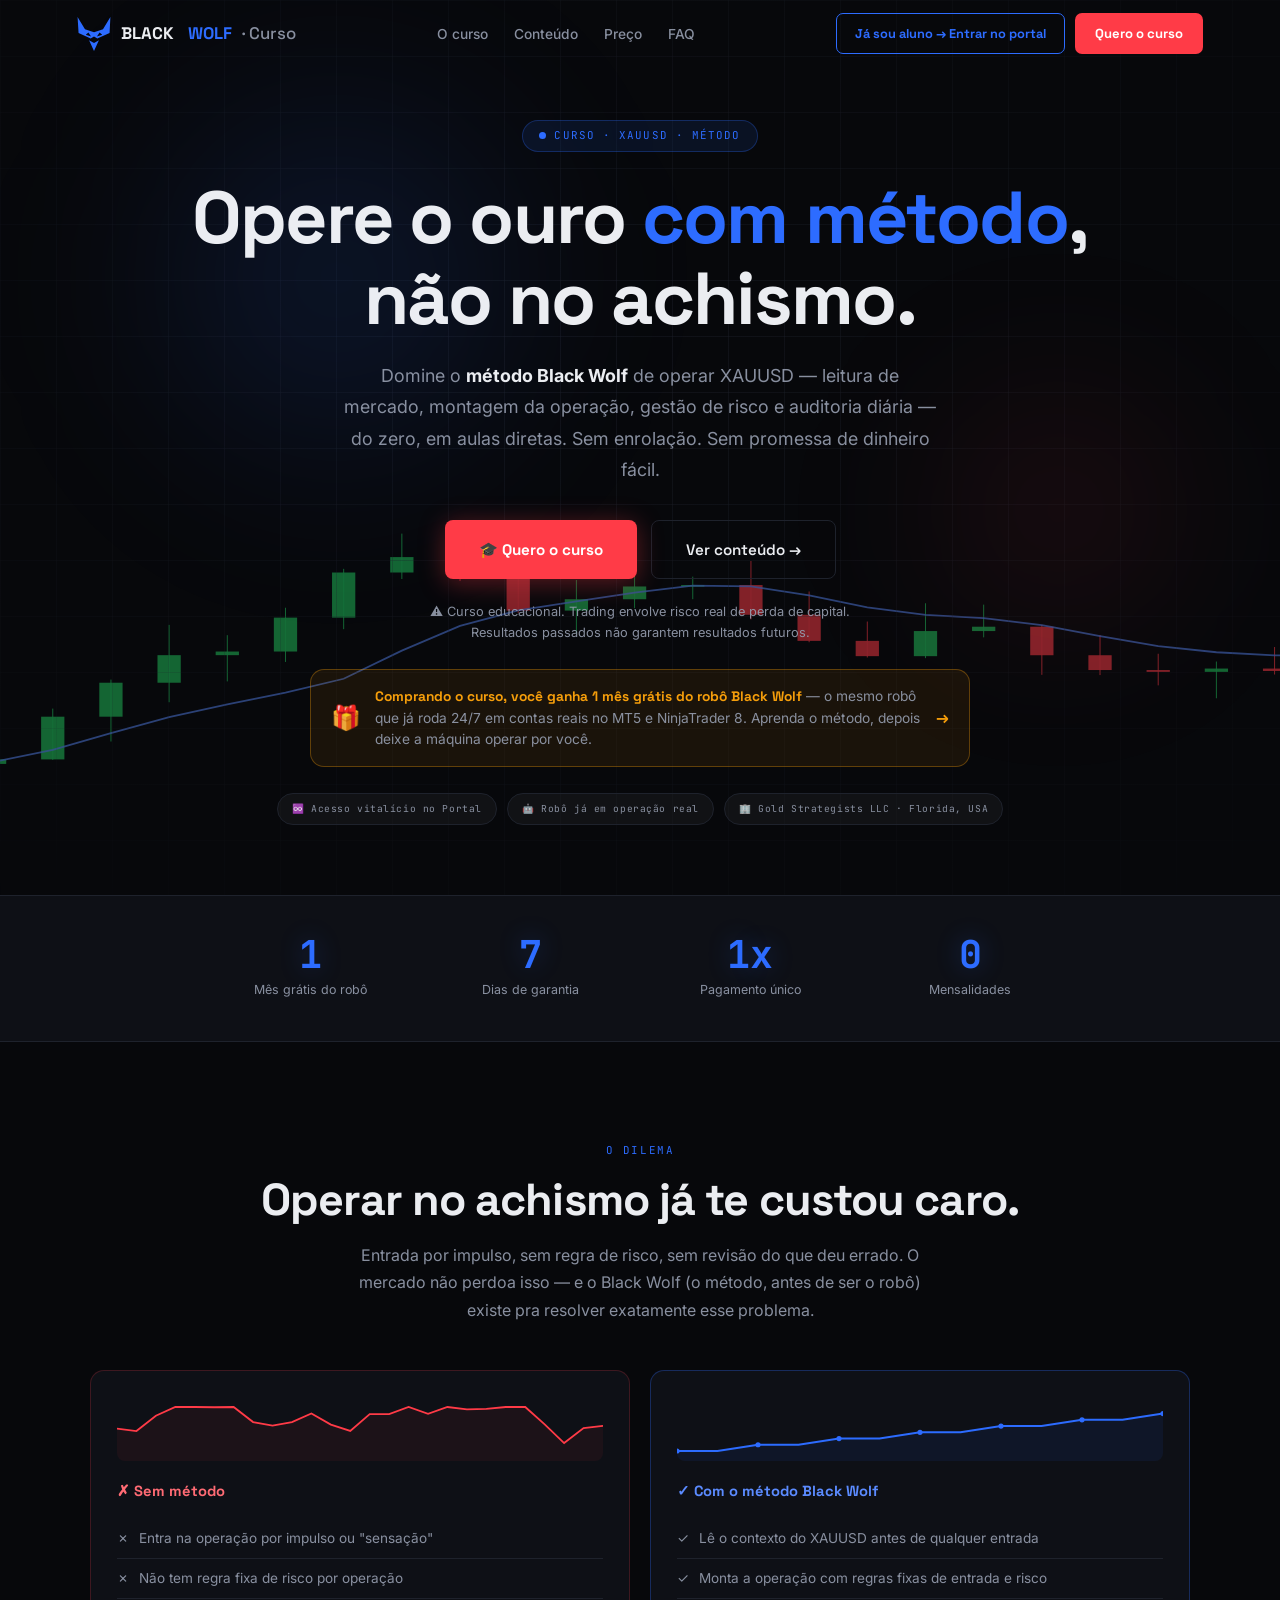
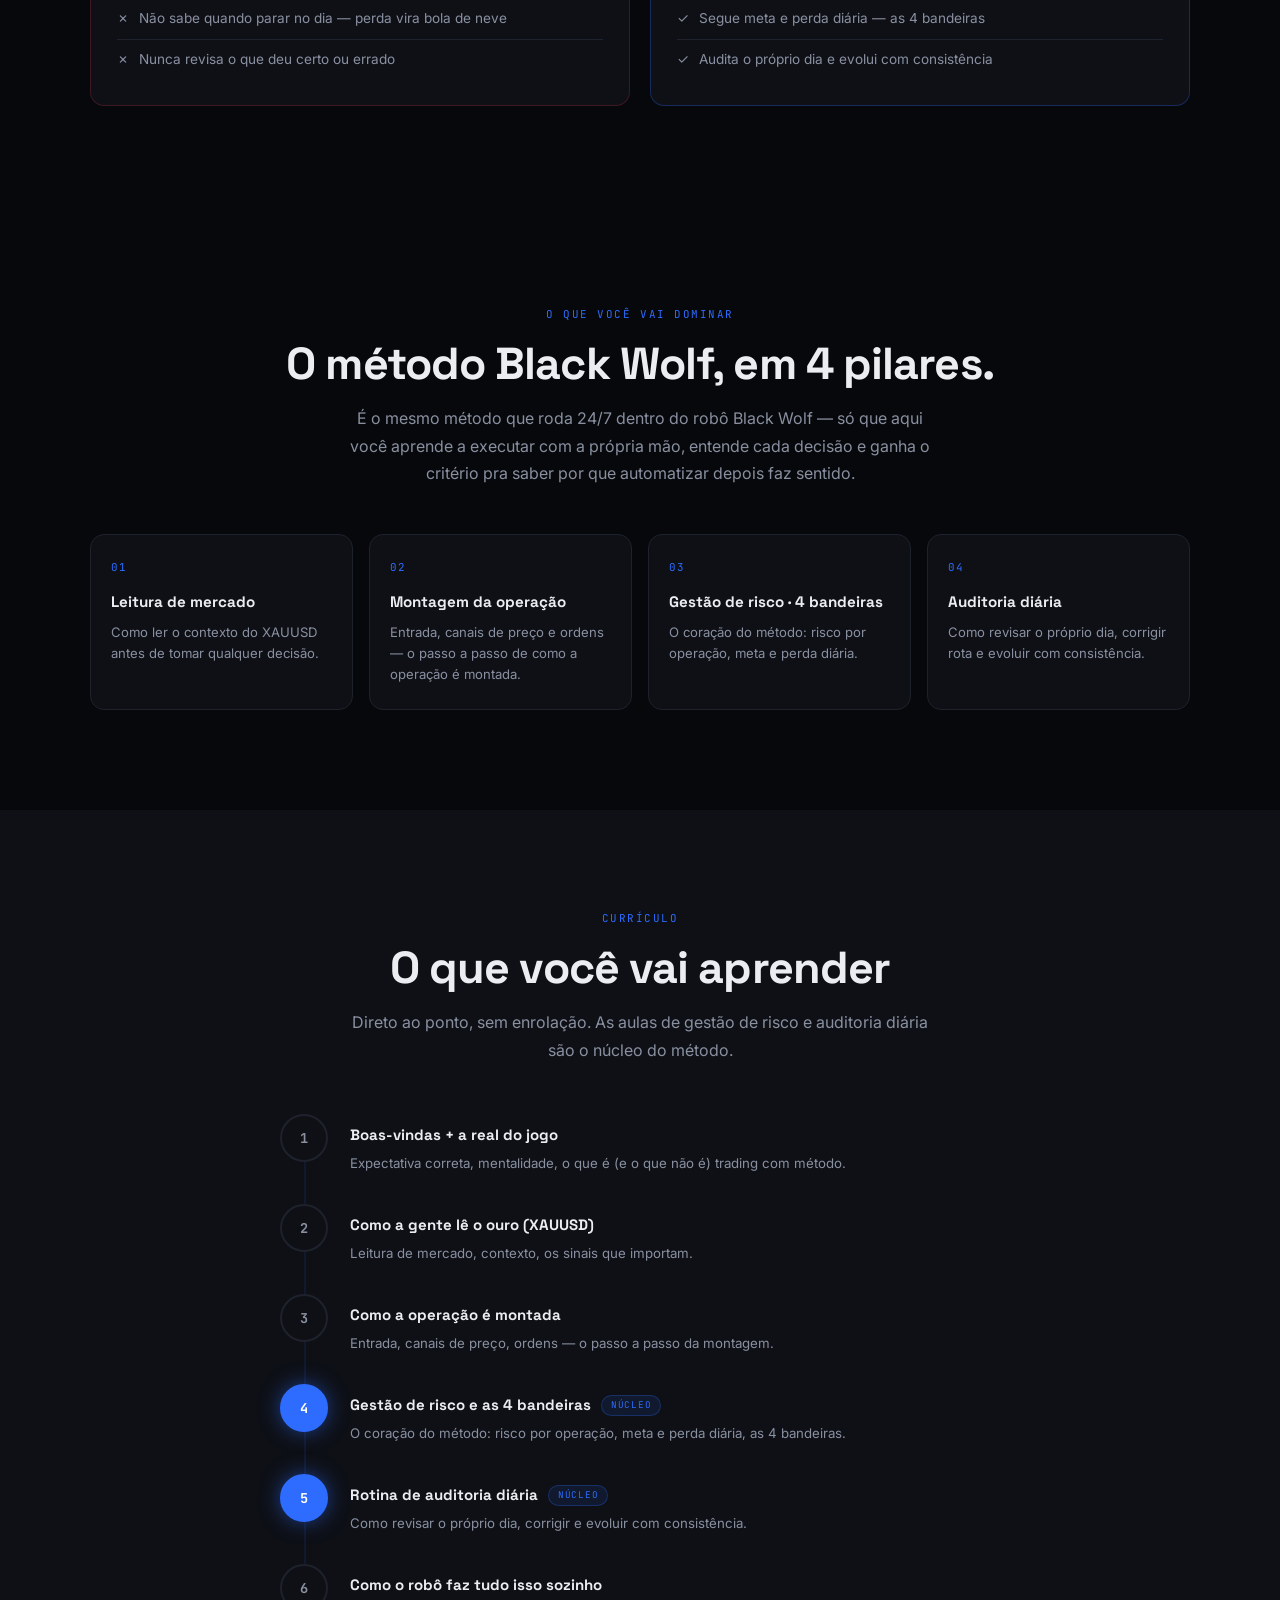
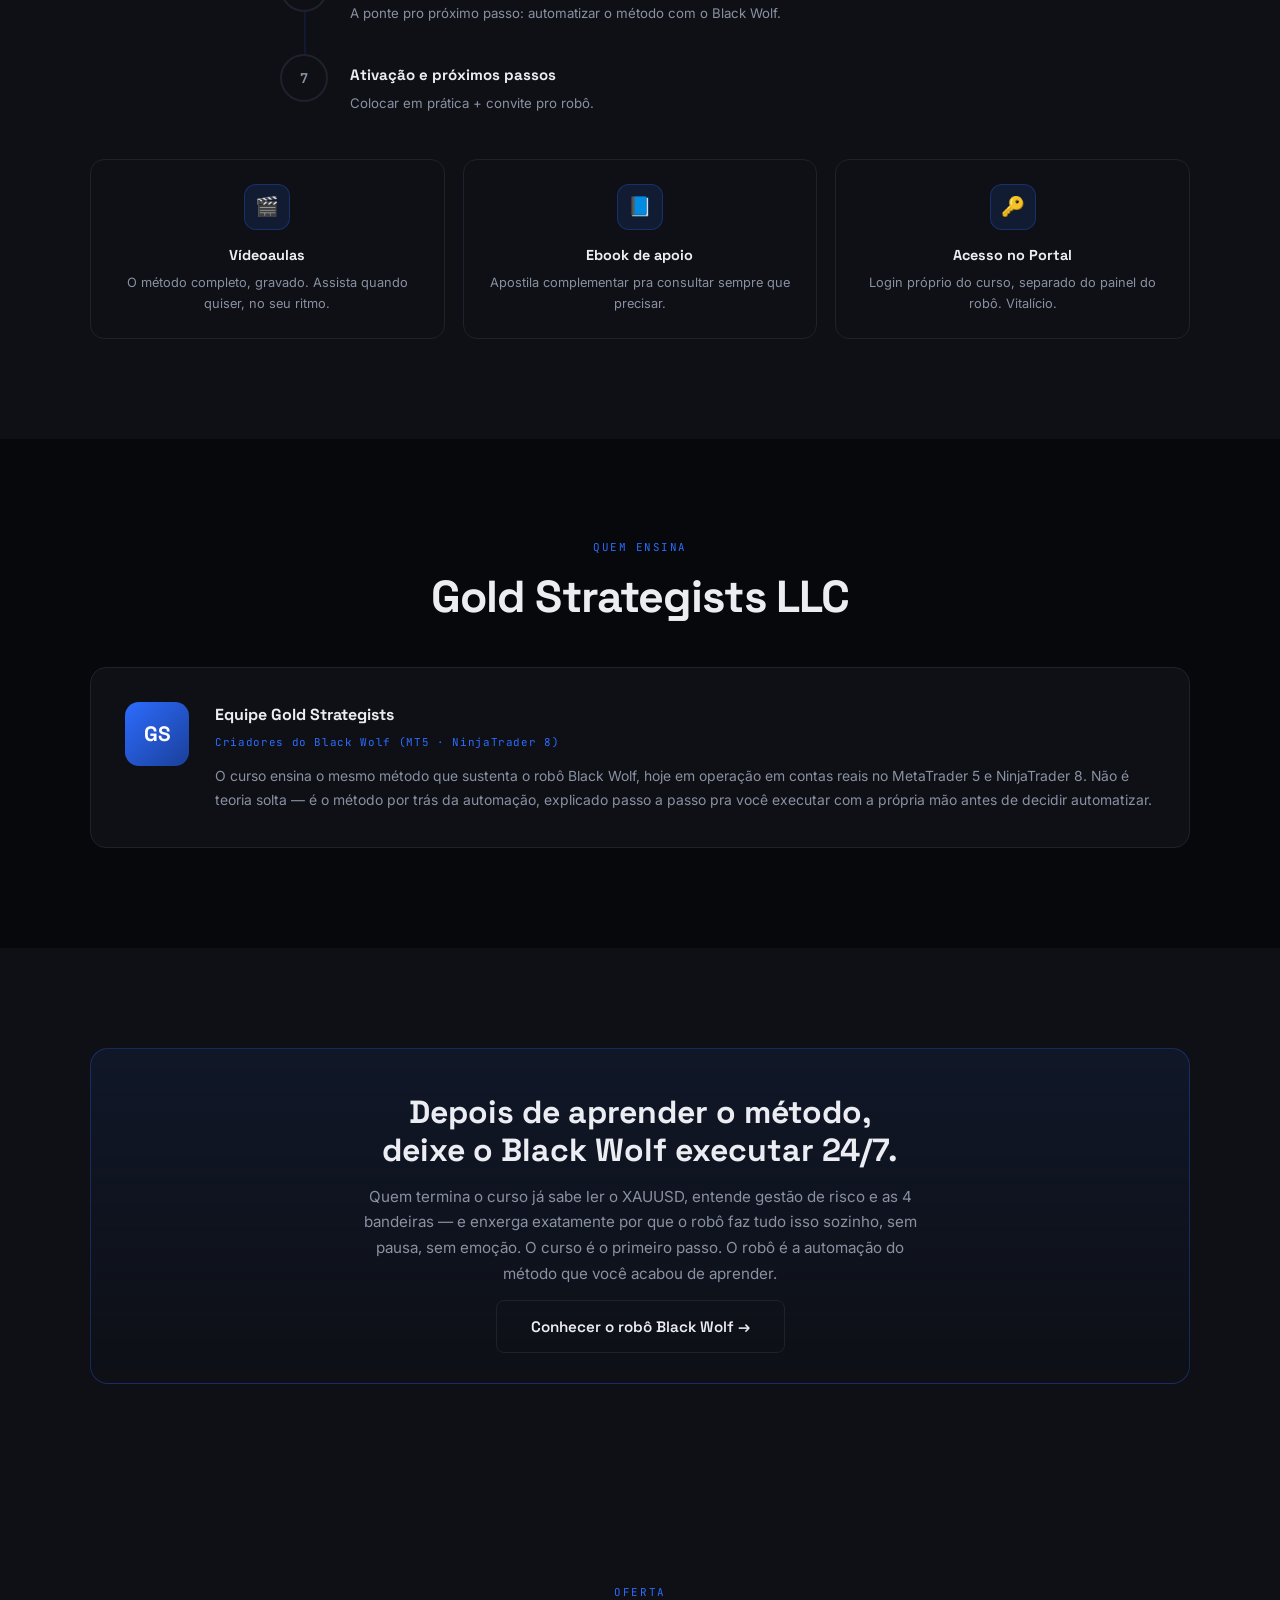
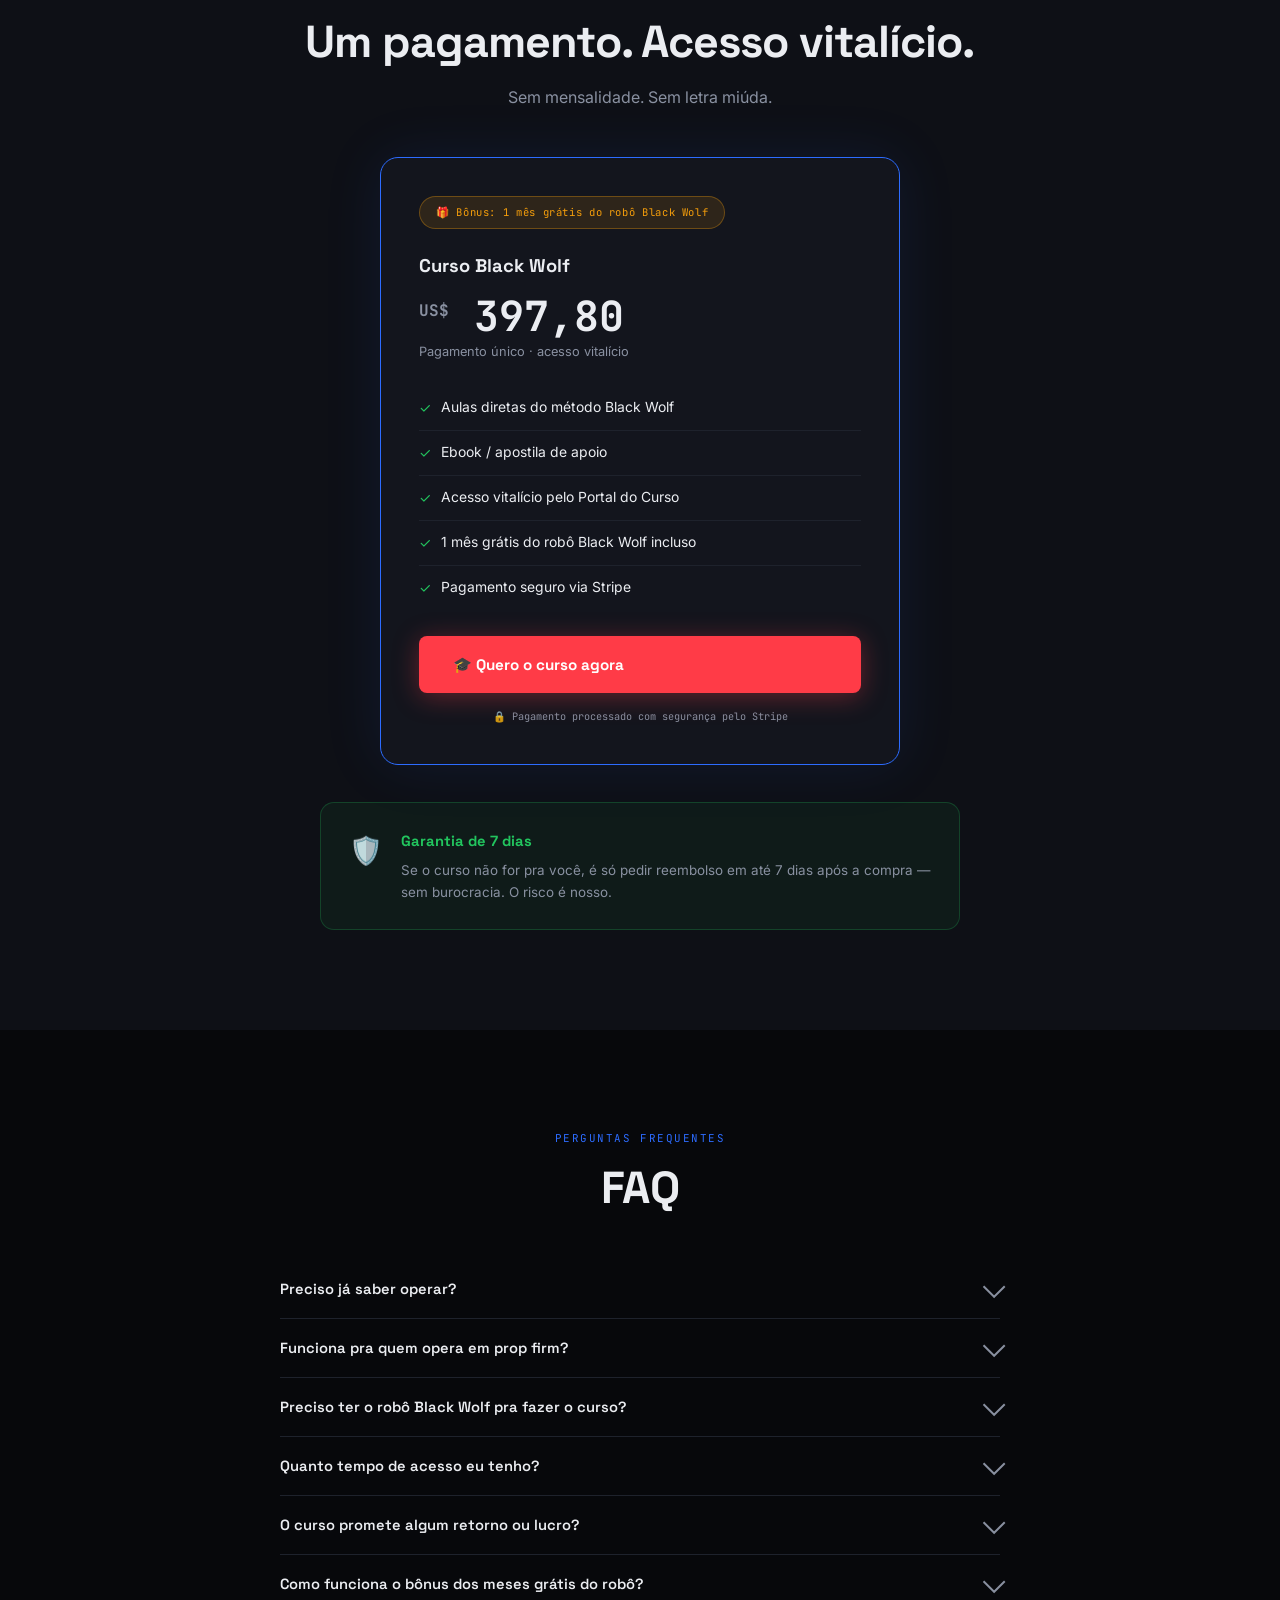
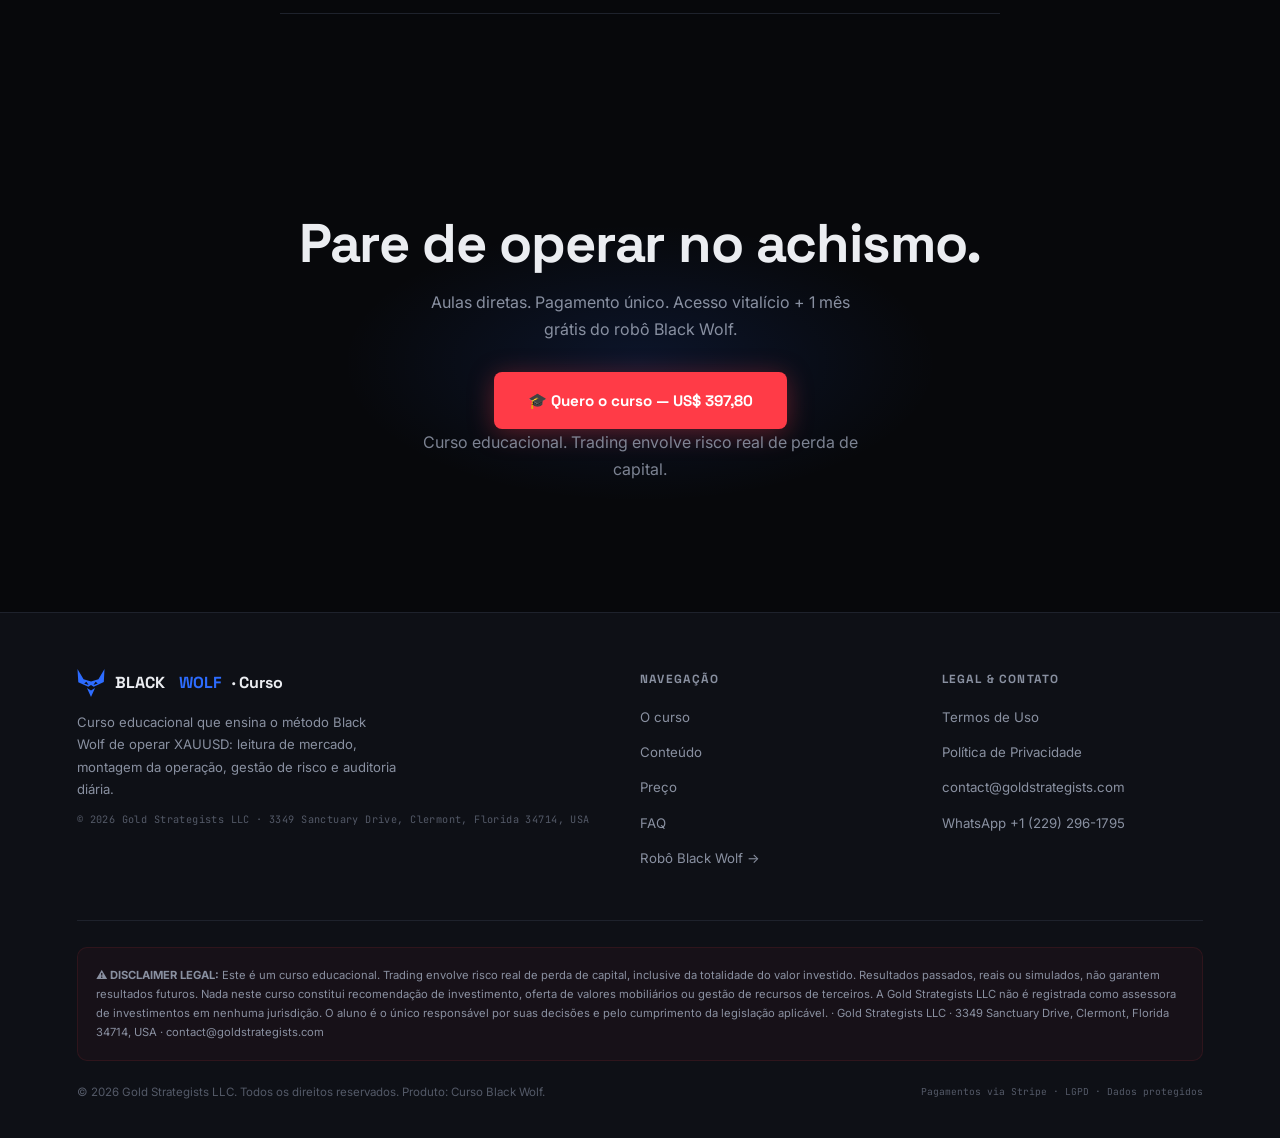
==== commit a19e51ad: "feat(curso): ativa o Payment Link real do Stripe - Substitui o placeholder pelo Payment Link público" ====
--- a/curso/index.html
+++ b/curso/index.html
@@ -26,7 +26,7 @@
 <meta name="twitter:description" content="Aulas diretas: leitura de mercado, montagem, gestão de risco e auditoria. Sem promessa de lucro fácil.">
 <meta name="twitter:image" content="https://blackwolfea.com/curso/og-image.png">
 <!-- Dados estruturados -->
-<script type="application/ld+json">{"@context":"https://schema.org","@type":"Course","name":"Curso Black Wolf — Método de Operação em XAUUSD","description":"Curso em vídeo que ensina o método Black Wolf de operar ouro (XAUUSD): leitura de mercado, montagem de operação, gestão de risco e auditoria diária.","provider":{"@type":"Organization","name":"Gold Strategists LLC","sameAs":"https://blackwolfea.com/"},"offers":{"@type":"Offer","price":"397","priceCurrency":"USD","availability":"https://schema.org/InStock","url":"https://blackwolfea.com/curso"}}</script>
+<script type="application/ld+json">{"@context":"https://schema.org","@type":"Course","name":"Curso Black Wolf — Método de Operação em XAUUSD","description":"Curso em vídeo que ensina o método Black Wolf de operar ouro (XAUUSD): leitura de mercado, montagem de operação, gestão de risco e auditoria diária.","provider":{"@type":"Organization","name":"Gold Strategists LLC","sameAs":"https://blackwolfea.com/"},"offers":{"@type":"Offer","price":"397.80","priceCurrency":"USD","availability":"https://schema.org/InStock","url":"https://blackwolfea.com/curso"}}</script>
 <link rel="preconnect" href="https://fonts.googleapis.com">
 <link rel="preconnect" href="https://fonts.gstatic.com" crossorigin>
 <link href="https://fonts.googleapis.com/css2?family=Space+Grotesk:wght@400;500;600;700&family=Inter:wght@400;500;600&family=JetBrains+Mono:wght@400;500;700&display=swap" rel="stylesheet">
@@ -554,8 +554,8 @@
   <div class="price-card" id="priceCard">
     <div class="bonus-tag">🎁 Bônus: 1 mês grátis do robô Black Wolf</div>
     <div class="price-name">Curso Black Wolf</div>
-    <!-- Bloco de preço: trocar apenas o valor abaixo caso a pesquisa de mercado ajuste para $399 -->
-    <div class="price-tag"><span>US$</span> 397</div>
+    <!-- Bloco de preço: trocar o valor abaixo se o preço no Stripe mudar -->
+    <div class="price-tag"><span>US$</span> 397,80</div>
     <div class="price-note">Pagamento único · acesso vitalício</div>
     <ul class="price-feats">
       <li><span class="ck">✓</span><span class="tx">Aulas diretas do método Black Wolf</span></li>
@@ -564,8 +564,7 @@
       <li><span class="ck">✓</span><span class="tx">1 mês grátis do robô Black Wolf incluso</span></li>
       <li><span class="ck">✓</span><span class="tx">Pagamento seguro via Stripe</span></li>
     </ul>
-    <!-- TODO: substituir pelo Payment Link real do Stripe (produto "Curso Black Wolf", metadata.product=curso) -->
-    <a href="https://buy.stripe.com/SEU_LINK_AQUI" class="btn-red price-cta">🎓 Quero o curso agora</a>
+    <a href="https://buy.stripe.com/14A28tfdq3WpeodaUXcs805" class="btn-red price-cta">🎓 Quero o curso agora</a>
     <div class="price-secure">🔒 Pagamento processado com segurança pelo Stripe</div>
   </div>
   </div>
@@ -620,7 +619,7 @@
   <div class="cta-glow"></div>
   <h2>Pare de operar no achismo.</h2>
   <p>Aulas diretas. Pagamento único. Acesso vitalício + 1 mês grátis do robô Black Wolf.</p>
-  <a href="#preco" class="btn-red">🎓 Quero o curso — US$ 397</a>
+  <a href="#preco" class="btn-red">🎓 Quero o curso — US$ 397,80</a>
   <p class="cta-fine">Curso educacional. Trading envolve risco real de perda de capital.</p>
 </section>
 
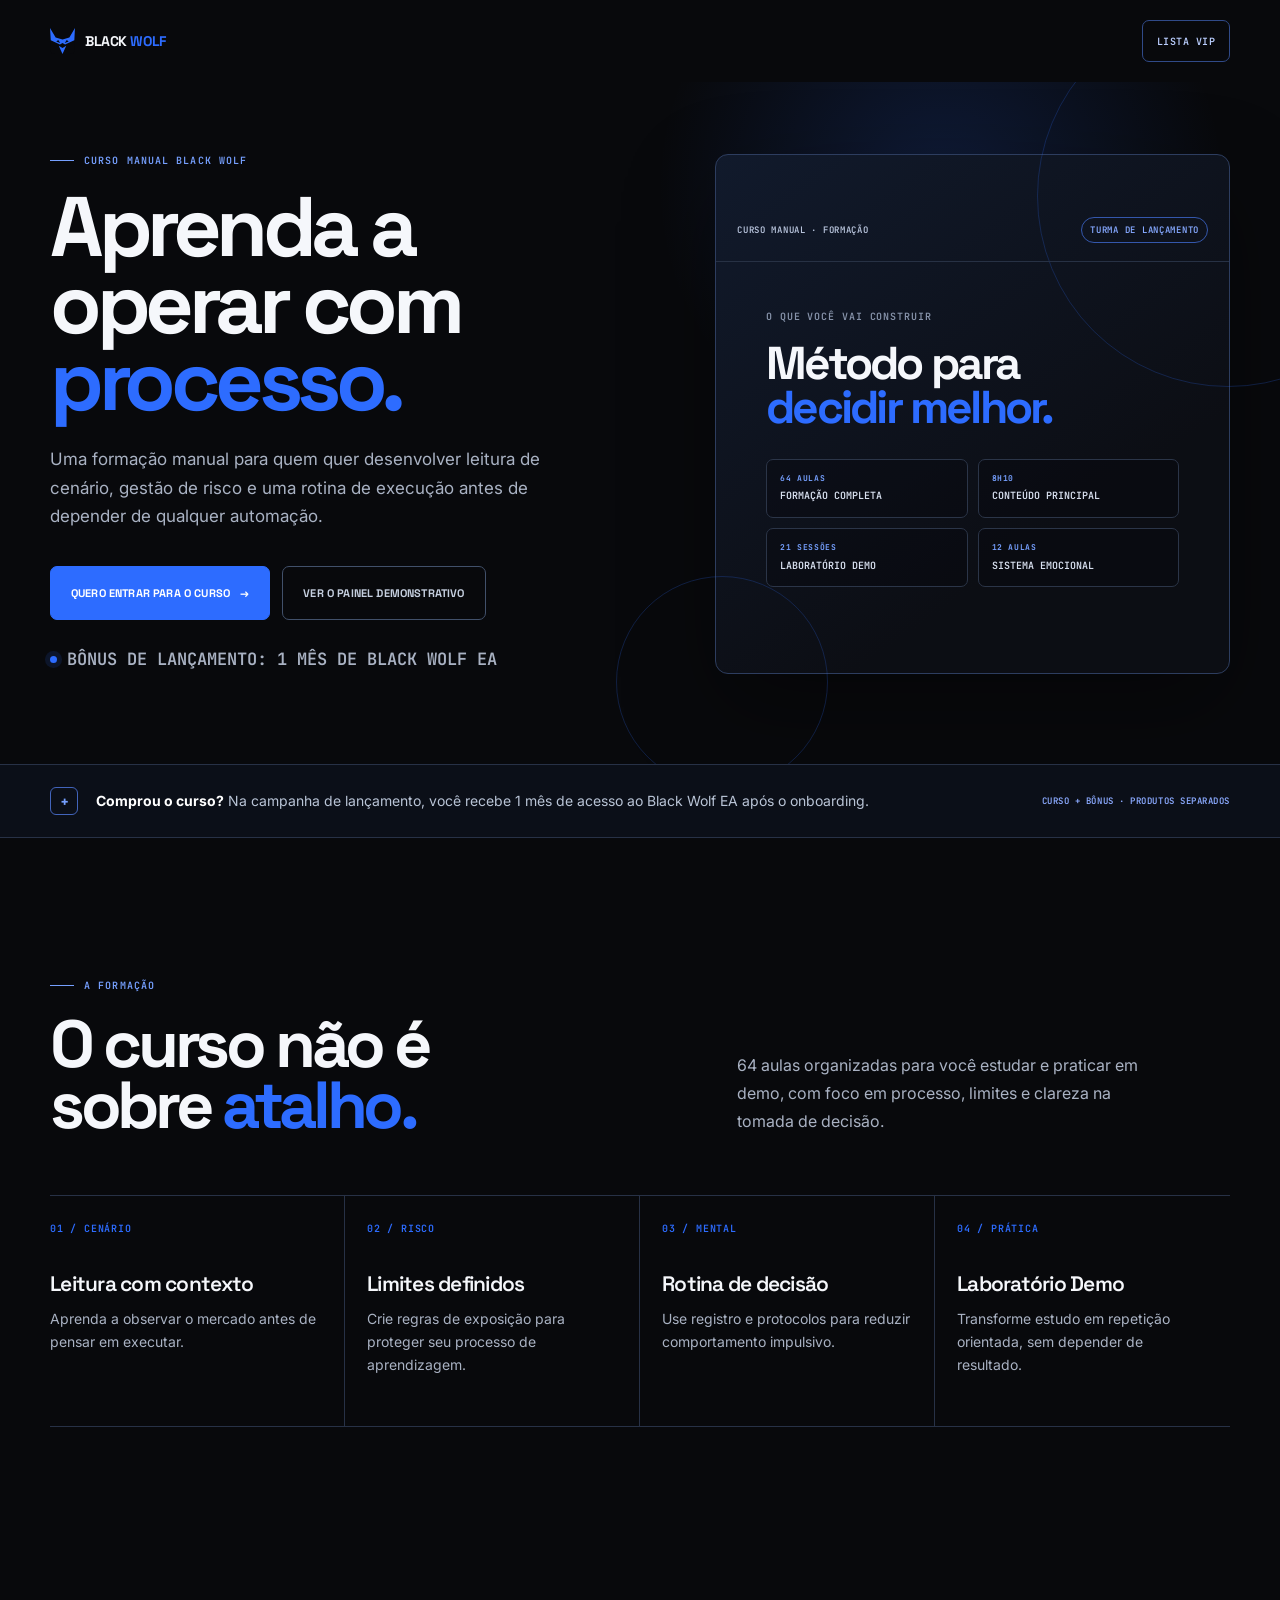
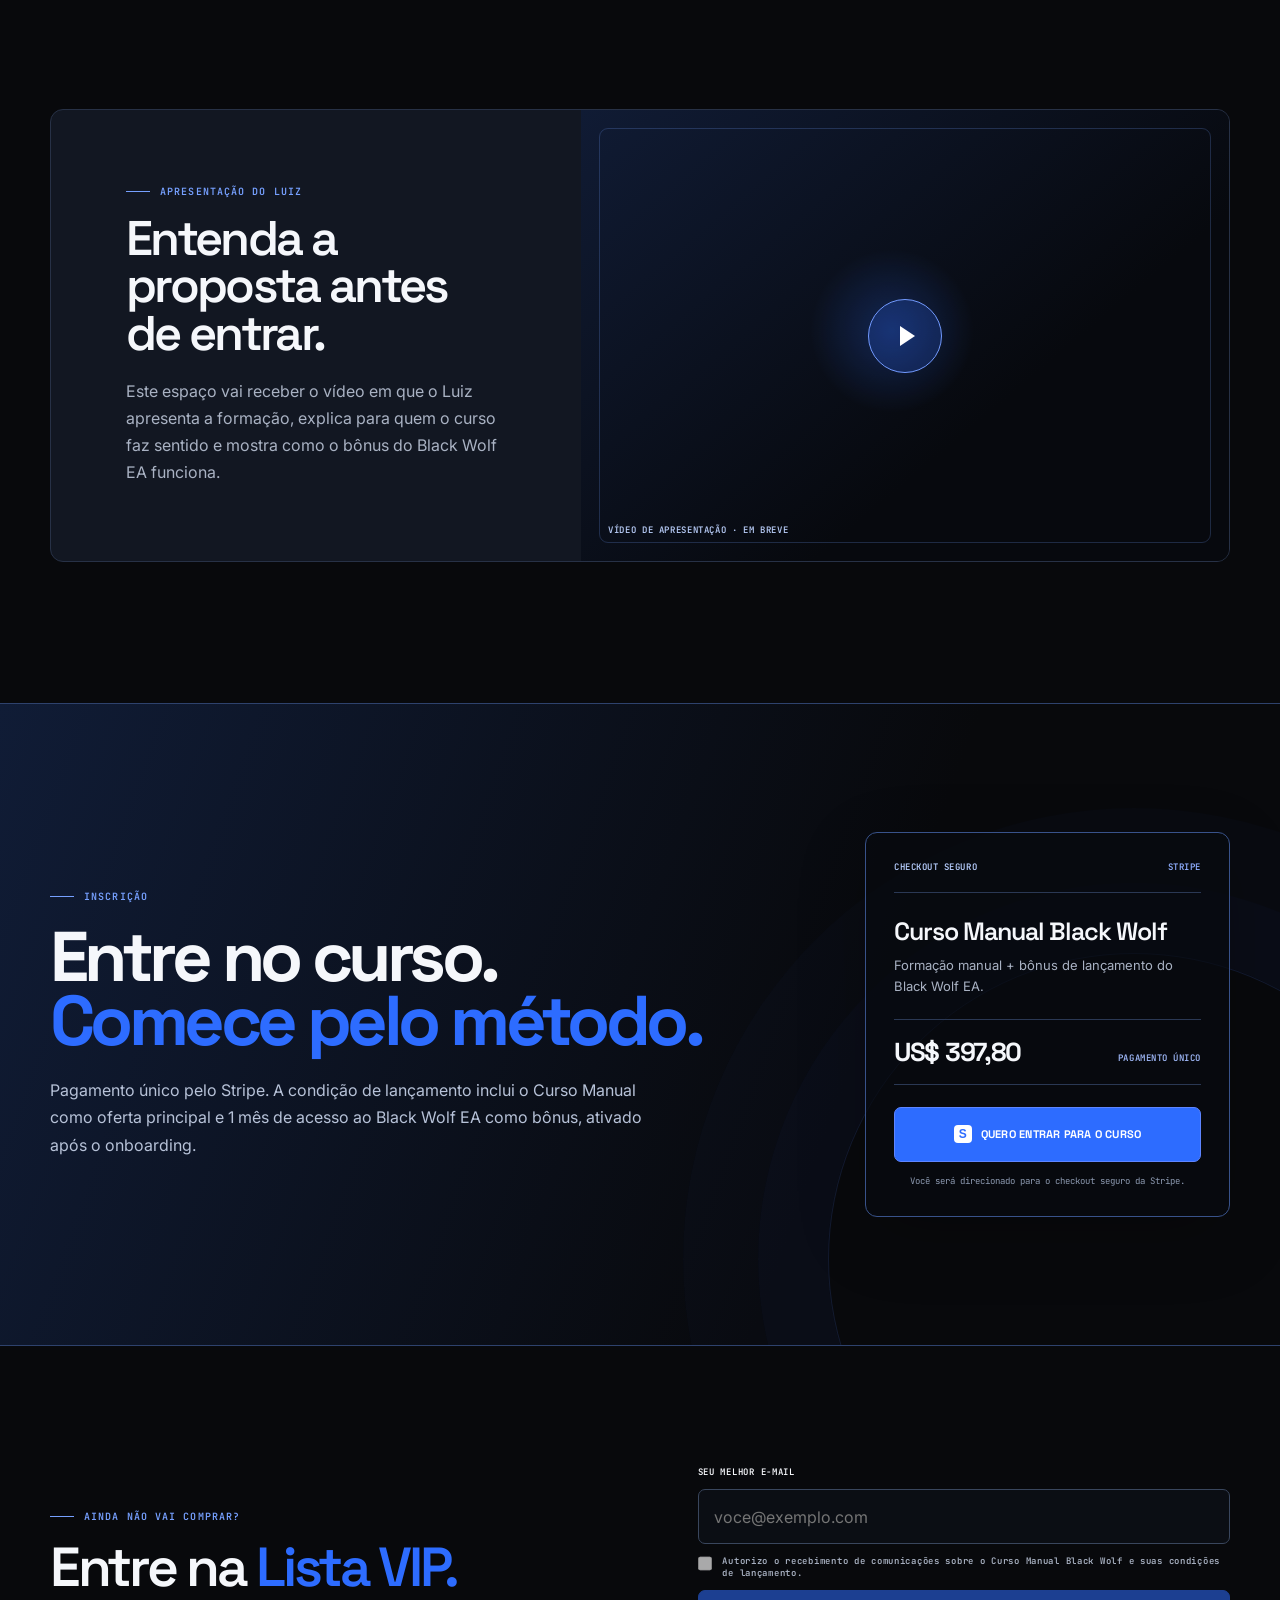
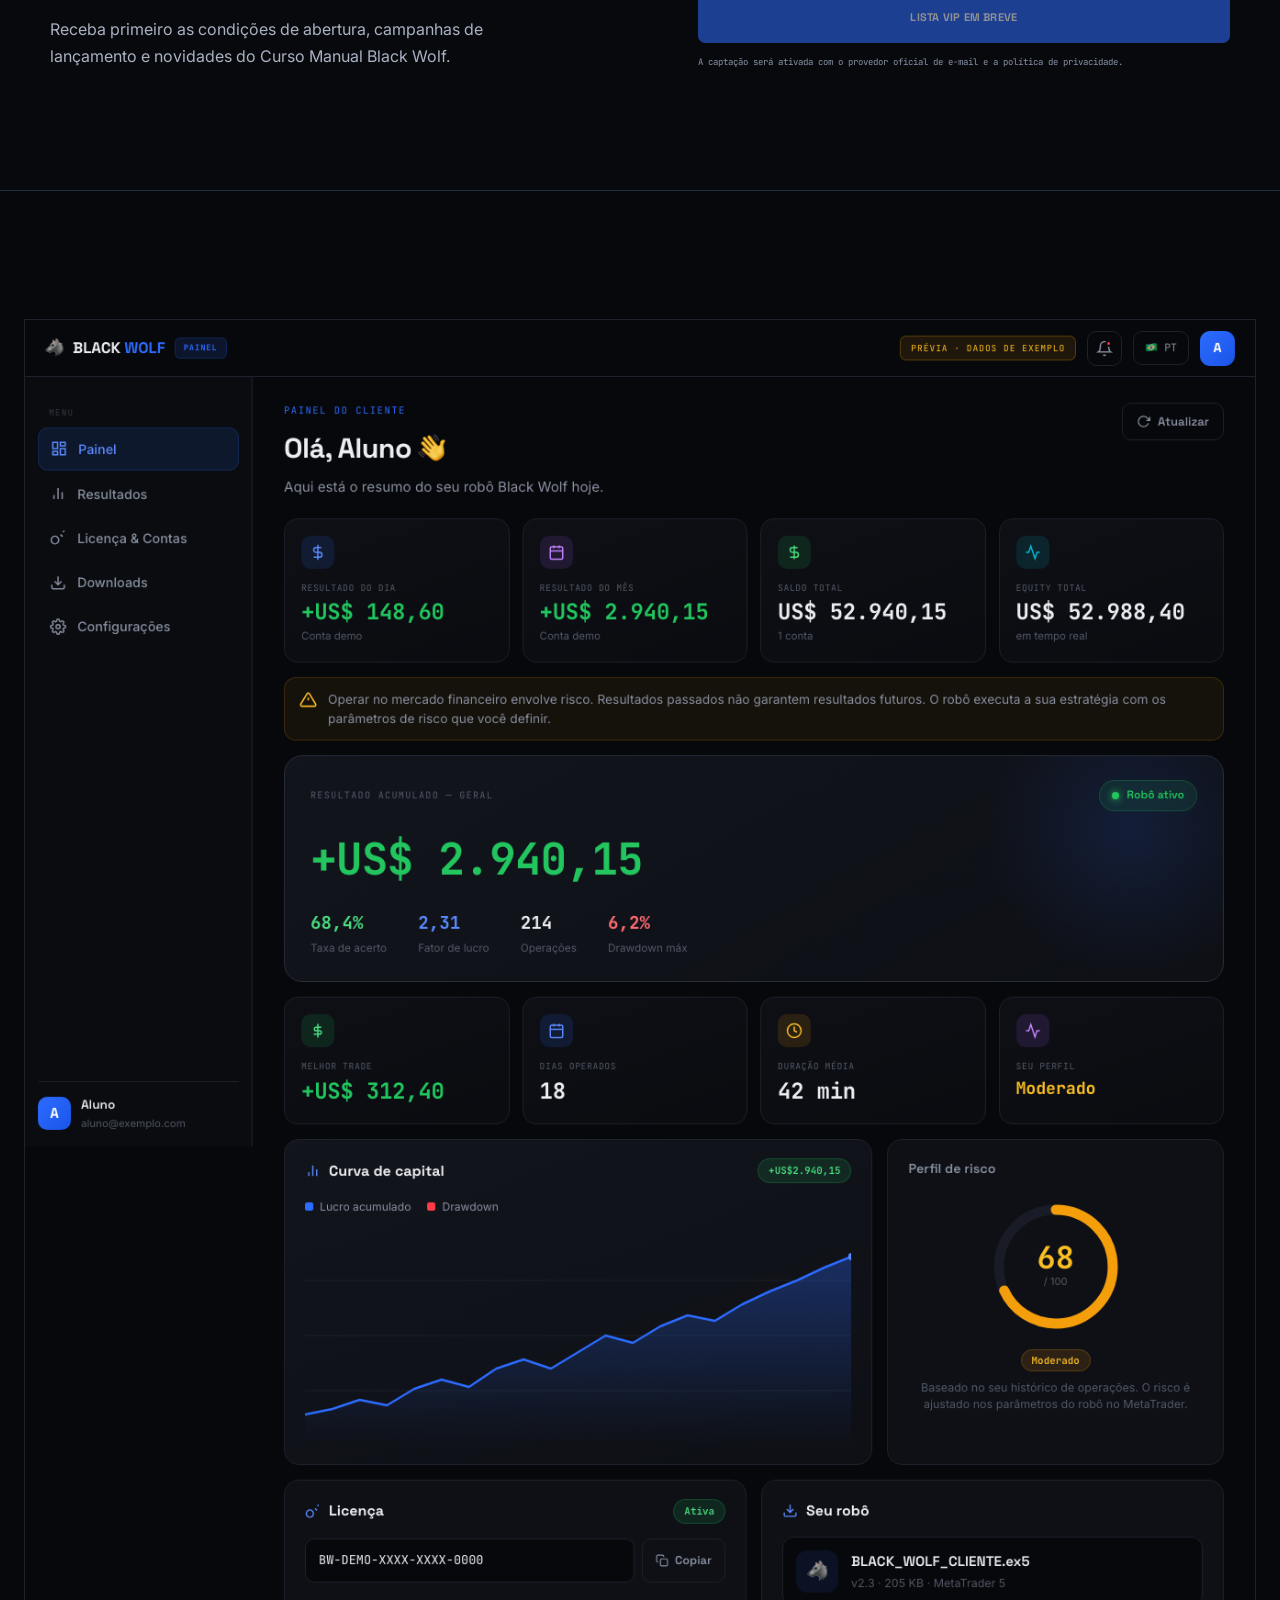
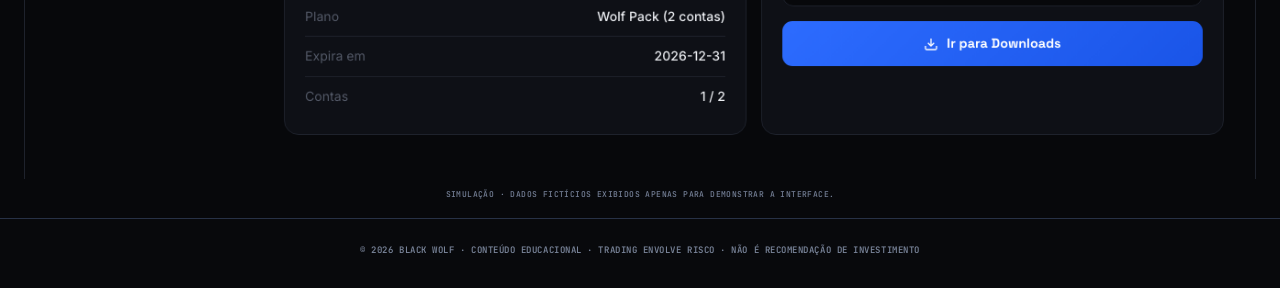
==== commit df77aff5: "feat(curso): publica interface comercial do curso manual" ====
--- a/curso/index.html
+++ b/curso/index.html
@@ -1,924 +1,48 @@
-<!DOCTYPE html>
+<!doctype html>
 <html lang="pt-BR">
 <head>
-<meta charset="UTF-8">
-<meta name="viewport" content="width=device-width, initial-scale=1.0">
-<title>Curso Black Wolf — Aprenda o Método de Operar Ouro (XAUUSD) | Gold Strategists LLC</title>
-<link rel="icon" href="[data-uri]">
-<link rel="apple-touch-icon" href="[data-uri]">
-<meta name="description" content="Domine o método Black Wolf de operar XAUUSD: leitura de mercado, montagem da operação, gestão de risco e auditoria diária. Aulas diretas, sem promessa de dinheiro fácil. Pagamento único, acesso vitalício + 1 mês grátis do robô Black Wolf.">
-<meta name="robots" content="index, follow">
-<meta name="theme-color" content="#07080B">
-<link rel="canonical" href="https://blackwolfea.com/curso">
-<!-- Open Graph -->
-<meta property="og:type" content="website">
-<meta property="og:site_name" content="Curso Black Wolf — Gold Strategists LLC">
-<meta property="og:title" content="Curso Black Wolf — Aprenda o Método de Operar Ouro (XAUUSD)">
-<meta property="og:description" content="Aulas diretas: leitura de mercado, montagem da operação, gestão de risco e auditoria diária. Método real, sem promessa de lucro fácil. Inclui 1 mês grátis do robô Black Wolf.">
-<meta property="og:url" content="https://blackwolfea.com/curso">
-<meta property="og:image" content="https://blackwolfea.com/curso/og-image.png">
-<meta property="og:image:width" content="1200">
-<meta property="og:image:height" content="630">
-<meta property="og:locale" content="pt_BR">
-<!-- Twitter/X -->
-<meta name="twitter:card" content="summary_large_image">
-<meta name="twitter:title" content="Curso Black Wolf — Aprenda o Método de Operar Ouro (XAUUSD)">
-<meta name="twitter:description" content="Aulas diretas: leitura de mercado, montagem, gestão de risco e auditoria. Sem promessa de lucro fácil.">
-<meta name="twitter:image" content="https://blackwolfea.com/curso/og-image.png">
-<!-- Dados estruturados -->
-<script type="application/ld+json">{"@context":"https://schema.org","@type":"Course","name":"Curso Black Wolf — Método de Operação em XAUUSD","description":"Curso em vídeo que ensina o método Black Wolf de operar ouro (XAUUSD): leitura de mercado, montagem de operação, gestão de risco e auditoria diária.","provider":{"@type":"Organization","name":"Gold Strategists LLC","sameAs":"https://blackwolfea.com/"},"offers":{"@type":"Offer","price":"397.80","priceCurrency":"USD","availability":"https://schema.org/InStock","url":"https://blackwolfea.com/curso"}}</script>
-<link rel="preconnect" href="https://fonts.googleapis.com">
-<link rel="preconnect" href="https://fonts.gstatic.com" crossorigin>
-<link href="https://fonts.googleapis.com/css2?family=Space+Grotesk:wght@400;500;600;700&family=Inter:wght@400;500;600&family=JetBrains+Mono:wght@400;500;700&display=swap" rel="stylesheet">
-<style>
-/* ── TOKENS (§03/§10 do briefing — colados exatamente) ── */
-:root{
-  --bg:#07080B;--s1:#0E1016;--s2:#13151D;--s3:#191C26;
-  --bord:#1E222C;--bord2:#2A2F3D;
-  --blue:#2D6CFF;--blue-l:#5B8BFF;
-  --red:#FF3B47;--red-l:#FF6B74;
-  --green:#22C55E;--amber:#F59E0B;
-  --t1:rgba(245,247,251,.96);--t2:rgba(148,155,172,.92);--t3:rgba(120,127,145,.66);
-  --fh:'Space Grotesk',sans-serif;--fb:'Inter',sans-serif;--fm:'JetBrains Mono',monospace;
-  --ease:cubic-bezier(.16,1,.3,1);
-}
-*,*::before,*::after{box-sizing:border-box;margin:0;padding:0}
-html{scroll-behavior:smooth;overflow-x:hidden;scroll-padding-top:88px}
-body{background:var(--bg);color:var(--t1);font-family:var(--fb);font-size:16px;line-height:1.65;overflow-x:hidden;width:100%;position:relative}
-img{max-width:100%;height:auto}
-a{text-decoration:none;color:inherit}
-::selection{background:rgba(45,108,255,.45);color:#fff}
-::-webkit-scrollbar{width:10px}
-::-webkit-scrollbar-track{background:var(--bg)}
-::-webkit-scrollbar-thumb{background:var(--bord2);border-radius:8px;border:2px solid var(--bg)}
-a:focus-visible,button:focus-visible{outline:2px solid var(--blue);outline-offset:3px;border-radius:4px}
-h1,h2,h3{text-wrap:balance}
-.skip-link{position:absolute;left:-9999px;top:0;z-index:100000;background:var(--blue);color:#fff;padding:12px 20px;border-radius:0 0 10px 0;font-family:var(--fh);font-weight:600}
-.skip-link:focus{left:0}
-
-/* ── PROGRESS ── */
-#prog{position:fixed;top:0;left:0;height:3px;width:0;background:linear-gradient(90deg,var(--blue),var(--red));z-index:3000;transition:width .1s linear;box-shadow:0 0 8px rgba(45,108,255,.6)}
-
-/* ── NAV ── */
-nav{position:fixed;top:0;left:0;right:0;z-index:2000;height:68px;display:flex;align-items:center;justify-content:space-between;padding:0 6%;transition:background .35s,border-color .35s;border-bottom:1px solid transparent}
-nav.solid{background:rgba(7,8,11,.96);backdrop-filter:blur(18px);border-color:var(--bord)}
-.nav-logo{display:flex;align-items:center;gap:10px;font-family:var(--fh);font-weight:700;font-size:1.05rem;flex-shrink:0}
-.nav-logo svg{width:34px;height:34px;flex-shrink:0;transition:transform .4s var(--ease)}
-.nav-logo:hover svg{transform:rotate(-8deg) scale(1.1)}
-.accent{color:var(--blue)}
-.nav-links{display:flex;gap:26px;list-style:none}
-.nav-links a{position:relative;padding:4px 0;color:var(--t2);font-size:.86rem;font-weight:500;transition:color .2s}
-.nav-links a::after{content:'';position:absolute;left:0;bottom:-3px;width:100%;height:2px;background:linear-gradient(90deg,var(--blue),var(--red));border-radius:2px;transform:scaleX(0);transform-origin:left;transition:transform .32s var(--ease)}
-.nav-links a:hover{color:var(--t1)}
-.nav-links a:hover::after,.nav-links a.lk-act::after{transform:scaleX(1)}
-.nav-links a.lk-act{color:var(--t1)}
-.nav-right{display:flex;align-items:center;gap:10px}
-.nav-portal{background:transparent;color:var(--blue);border:1.5px solid var(--blue);padding:9px 18px;border-radius:7px;font-family:var(--fh);font-weight:700;font-size:.8rem;transition:all .2s;white-space:nowrap}
-.nav-portal:hover{background:rgba(45,108,255,.1);transform:translateY(-1px)}
-.nav-cta{background:var(--red);color:#fff;padding:10px 20px;border-radius:7px;font-family:var(--fh);font-weight:700;font-size:.82rem;white-space:nowrap;transition:all .2s}
-.nav-cta:hover{background:#e0202c;transform:translateY(-1px)}
-.ham{display:none;flex-direction:column;gap:5px;cursor:pointer;background:none;border:none;padding:4px}
-.ham span{display:block;width:22px;height:2px;background:var(--t1);border-radius:2px;transition:all .3s}
-
-/* ── MOBILE MENU ── */
-.mob{display:none;position:fixed;inset:0;background:rgba(7,8,11,.98);backdrop-filter:blur(20px);z-index:1999;flex-direction:column;align-items:center;justify-content:center;gap:26px}
-.mob.open{display:flex;animation:mobIn .3s ease both}
-.mob a{font-family:var(--fh);font-size:1.3rem;font-weight:700;transition:color .2s;opacity:0;animation:mobLink .55s var(--ease) both}
-.mob a:nth-of-type(2){animation-delay:.05s}.mob a:nth-of-type(3){animation-delay:.1s}.mob a:nth-of-type(4){animation-delay:.15s}.mob a:nth-of-type(5){animation-delay:.2s}
-.mob a:hover{color:var(--blue)}
-.mob-x{position:absolute;top:20px;right:6%;font-size:1.8rem;cursor:pointer;background:none;border:none;color:var(--t2)}
-@keyframes mobIn{from{opacity:0}to{opacity:1}}
-@keyframes mobLink{from{opacity:0;transform:translateY(16px)}to{opacity:1;transform:translateY(0)}}
-
-/* ── EYEBROW / PILL ── */
-.eyebrow-pill{display:inline-flex;align-items:center;gap:8px;background:rgba(45,108,255,.1);border:1px solid rgba(45,108,255,.28);padding:6px 16px;border-radius:100px;font-family:var(--fm);font-size:.68rem;color:var(--blue);letter-spacing:.1em;text-transform:uppercase}
-.pdot{width:7px;height:7px;background:var(--blue);border-radius:50%;animation:pdot 1.8s ease-in-out infinite}
-@keyframes pdot{0%,100%{opacity:1;transform:scale(1)}50%{opacity:.4;transform:scale(.6)}}
-
-/* ── HERO ── */
-.hero{position:relative;min-height:96vh;display:flex;flex-direction:column;align-items:center;justify-content:center;text-align:center;padding:120px 6% 70px;overflow:hidden}
-.hero-grid{position:absolute;inset:0;pointer-events:none;background-image:linear-gradient(rgba(30,34,44,.4) 1px,transparent 1px),linear-gradient(90deg,rgba(30,34,44,.4) 1px,transparent 1px);background-size:56px 56px;mask-image:radial-gradient(ellipse 80% 80% at 50% 40%,black 10%,transparent 100%)}
-.glow-b{position:absolute;width:520px;height:520px;background:radial-gradient(circle,rgba(45,108,255,.16) 0%,transparent 70%);top:2%;left:6%;filter:blur(80px);pointer-events:none}
-.glow-r{position:absolute;width:340px;height:340px;background:radial-gradient(circle,rgba(255,59,71,.12) 0%,transparent 70%);top:38%;right:4%;filter:blur(80px);pointer-events:none}
-.hero .eyebrow-pill{margin-bottom:26px;position:relative;z-index:1}
-.hero h1{font-family:var(--fh);font-size:clamp(2.3rem,6vw,4.6rem);font-weight:700;line-height:1.1;letter-spacing:-.025em;margin-bottom:20px;position:relative;z-index:1}
-.hb{color:var(--blue)}
-.hero-sub{font-size:clamp(.95rem,1.8vw,1.12rem);color:var(--t2);max-width:600px;margin:0 auto 34px;line-height:1.76;position:relative;z-index:1}
-.hero-sub strong{color:var(--t1)}
-.btn-row{display:flex;gap:14px;justify-content:center;flex-wrap:wrap;margin-bottom:22px;position:relative;z-index:1}
-.btn-red{background:var(--red);color:#fff;padding:16px 34px;border-radius:8px;font-family:var(--fh);font-weight:700;font-size:.95rem;box-shadow:0 4px 26px rgba(255,59,71,.35);transition:all .25s;position:relative;overflow:hidden;display:inline-flex;align-items:center;gap:8px}
-.btn-red::before{content:'';position:absolute;top:0;left:-80%;width:50%;height:100%;background:linear-gradient(105deg,transparent,rgba(255,255,255,.25),transparent);transform:skewX(-18deg);transition:left .55s ease}
-.btn-red:hover::before{left:140%}
-.btn-red:hover{background:#f02030;transform:translateY(-2px);box-shadow:0 8px 34px rgba(255,59,71,.5)}
-.btn-red:active{transform:translateY(0) scale(.97)}
-.btn-ghost{background:transparent;color:var(--t1);padding:16px 34px;border-radius:8px;font-family:var(--fh);font-weight:600;font-size:.95rem;border:1px solid var(--bord);transition:all .25s}
-.btn-ghost:hover{border-color:var(--blue);color:var(--blue);background:rgba(45,108,255,.06)}
-.risk-note{font-size:.8rem;color:var(--t2);max-width:480px;margin:0 auto 26px;position:relative;z-index:1}
-.trust-row{display:flex;gap:10px;justify-content:center;flex-wrap:wrap;position:relative;z-index:1}
-.tbadge{display:flex;align-items:center;gap:7px;background:rgba(255,255,255,.04);border:1px solid var(--bord);padding:7px 14px;border-radius:100px;font-family:var(--fm);font-size:.6rem;color:var(--t2);letter-spacing:.06em;transition:border-color .3s,color .3s,background .3s}
-.tbadge:hover{border-color:rgba(45,108,255,.4);color:var(--t1);background:rgba(45,108,255,.06)}
-
-/* ── HERO AMBIENT (backdrop vivo, atrás do conteúdo) ── */
-.hero-ambient{position:absolute;inset:0;width:100%;height:100%;display:block;z-index:0;opacity:.55;pointer-events:none}
-
-/* ── BÔNUS BANNER (destaque do mês grátis do robô) ── */
-.bonus-banner{display:flex;align-items:center;gap:14px;max-width:660px;margin:0 auto 26px;background:rgba(245,158,11,.08);border:1px solid rgba(245,158,11,.32);border-radius:14px;padding:16px 20px;position:relative;z-index:1;text-align:left;transition:border-color .25s,background .25s,transform .25s}
-.bonus-banner:hover{border-color:rgba(245,158,11,.55);background:rgba(245,158,11,.13);transform:translateY(-2px)}
-.bb-ic{font-size:1.5rem;flex-shrink:0}
-.bb-text{font-size:.86rem;color:var(--t2);line-height:1.55}
-.bb-text strong{color:var(--amber);font-family:var(--fh);font-weight:700}
-.bb-arr{font-family:var(--fh);font-weight:700;color:var(--amber);flex-shrink:0}
-
-/* ── STAT STRIP (count-up) ── */
-.stat-strip{background:var(--s1);border-top:1px solid var(--bord);border-bottom:1px solid var(--bord);padding:40px 6%}
-.stat-g{display:grid;grid-template-columns:repeat(4,1fr);gap:20px;max-width:860px;margin:0 auto;text-align:center}
-.stat-n{font-family:var(--fm);font-size:clamp(1.7rem,3.6vw,2.4rem);font-weight:700;color:var(--blue);line-height:1;margin-bottom:6px;text-shadow:0 0 26px rgba(45,108,255,.3)}
-.stat-l{font-size:.78rem;color:var(--t2)}
-
-/* ── SECTIONS ── */
-.sec{position:relative;padding:100px 6%}
-.inner{max-width:1100px;margin:0 auto}
-.center{text-align:center}
-.eyebrow{display:block;font-family:var(--fm);font-size:.68rem;color:var(--blue);letter-spacing:.14em;margin-bottom:14px;text-transform:uppercase}
-.sec-title{font-family:var(--fh);font-size:clamp(1.8rem,4vw,2.8rem);font-weight:700;line-height:1.15;letter-spacing:-.02em;margin-bottom:16px}
-.sec-sub{color:var(--t2);font-size:1rem;line-height:1.72;max-width:600px}
-.sec-sub.center{margin-left:auto;margin-right:auto}
-
-/* ── ANIM ── */
-.anim{opacity:0;transform:translateY(28px);transition:opacity .8s var(--ease),transform .8s var(--ease)}
-.anim.vis{opacity:1;transform:translateY(0)}
-.anim:nth-child(2){transition-delay:.08s}.anim:nth-child(3){transition-delay:.16s}.anim:nth-child(4){transition-delay:.24s}.anim:nth-child(5){transition-delay:.32s}.anim:nth-child(6){transition-delay:.4s}.anim:nth-child(7){transition-delay:.48s}
-
-/* ── DOR / DILEMA ── */
-.dor-g{display:grid;grid-template-columns:1fr 1fr;gap:20px;margin-top:46px}
-.dor-c{background:var(--s1);border:1px solid var(--bord);border-radius:14px;padding:26px}
-.dor-c.no{border-color:rgba(255,59,71,.2)}
-.dor-c.yes{border-color:rgba(45,108,255,.3)}
-.dor-h{font-family:var(--fh);font-weight:700;font-size:.92rem;margin-bottom:16px}
-.dor-h.no{color:var(--red-l)}.dor-h.yes{color:var(--blue-l)}
-.dor-list{list-style:none}
-.dor-list li{display:flex;gap:10px;font-size:.85rem;color:var(--t2);padding:9px 0;border-bottom:1px solid var(--bord);align-items:flex-start;line-height:1.55}
-.dor-list li:last-child{border:none}
-.dor-list li span.mk{flex-shrink:0}
-.dor-chart{width:100%;height:64px;display:block;margin-bottom:18px;border-radius:8px}
-
-/* ── MÉTODO CARDS ── */
-.met-g{display:grid;grid-template-columns:repeat(4,1fr);gap:16px;margin-top:46px}
-.met-c{background:var(--s1);border:1px solid var(--bord);border-radius:14px;padding:24px 20px;position:relative;overflow:hidden;transition:transform .35s var(--ease),border-color .35s,box-shadow .35s}
-.met-c::after{content:'';position:absolute;inset:0;border-radius:inherit;opacity:0;transition:opacity .45s;background:radial-gradient(280px circle at var(--mx,50%) var(--my,50%),rgba(45,108,255,.1),transparent 65%);pointer-events:none}
-.met-c:hover::after{opacity:1}
-.met-c:hover{border-color:rgba(45,108,255,.4);transform:translateY(-4px);box-shadow:0 14px 34px rgba(0,0,0,.35)}
-.met-n{font-family:var(--fm);font-size:.68rem;color:var(--blue);letter-spacing:.08em;margin-bottom:12px}
-.met-t{font-family:var(--fh);font-weight:700;font-size:.95rem;margin-bottom:8px}
-.met-d{font-size:.82rem;color:var(--t2);line-height:1.6}
-
-/* ── CURRÍCULO (timeline) ── */
-.tl{max-width:720px;margin:50px auto 0;position:relative}
-.tl-line{position:absolute;left:24px;top:24px;bottom:24px;width:2px;background:rgba(45,108,255,.1);border-radius:2px;overflow:hidden}
-.tl-fill{position:absolute;left:0;top:0;width:100%;height:0;background:linear-gradient(180deg,var(--blue),var(--blue-l));border-radius:2px;transition:height .12s linear;box-shadow:0 0 10px rgba(45,108,255,.6)}
-.tl-item{display:flex;gap:22px;align-items:flex-start;margin-bottom:30px;position:relative}
-.tl-item:last-child{margin-bottom:0}
-.tl-n{width:48px;height:48px;min-width:48px;border-radius:50%;background:var(--s1);border:2px solid var(--bord);display:flex;align-items:center;justify-content:center;font-family:var(--fm);font-weight:700;font-size:.85rem;z-index:1;flex-shrink:0;color:var(--t2)}
-.tl-item.nucleo .tl-n{background:var(--blue);border-color:var(--blue);color:#fff;box-shadow:0 0 20px rgba(45,108,255,.5)}
-.tl-body{padding-top:9px}
-.tl-top{display:flex;align-items:center;gap:10px;flex-wrap:wrap;margin-bottom:5px}
-.tl-t{font-family:var(--fh);font-weight:700;font-size:.94rem}
-.tl-badge{font-family:var(--fm);font-size:.58rem;color:var(--blue);letter-spacing:.08em;background:rgba(45,108,255,.1);border:1px solid rgba(45,108,255,.28);padding:2px 9px;border-radius:100px}
-.tl-d{font-size:.83rem;color:var(--t2);line-height:1.6}
-
-/* ── FORMATO ── */
-.fmt-g{display:grid;grid-template-columns:repeat(3,1fr);gap:18px;margin-top:44px}
-.fmt-c{background:var(--s1);border:1px solid var(--bord);border-radius:14px;padding:24px;text-align:center;transition:transform .35s var(--ease),border-color .35s}
-.fmt-c:hover{transform:translateY(-4px);border-color:rgba(45,108,255,.3)}
-.fmt-ic{width:46px;height:46px;margin:0 auto 14px;border-radius:12px;background:rgba(45,108,255,.12);border:1px solid rgba(45,108,255,.28);display:flex;align-items:center;justify-content:center;font-size:1.2rem}
-.fmt-t{font-family:var(--fh);font-weight:700;font-size:.9rem;margin-bottom:6px}
-.fmt-d{font-size:.8rem;color:var(--t2);line-height:1.6}
-
-/* ── AUTORIDADE ── */
-.auth-box{background:var(--s1);border:1px solid var(--bord);border-radius:16px;padding:34px;margin-top:44px;display:flex;gap:26px;align-items:flex-start}
-.auth-av{width:64px;height:64px;min-width:64px;border-radius:14px;background:linear-gradient(135deg,var(--blue),#1a3f99);display:flex;align-items:center;justify-content:center;font-family:var(--fh);font-weight:700;font-size:1.3rem;color:#fff}
-.auth-name{font-family:var(--fh);font-weight:700;font-size:1rem;margin-bottom:6px}
-.auth-role{font-family:var(--fm);font-size:.68rem;color:var(--blue);letter-spacing:.06em;margin-bottom:12px}
-.auth-text{font-size:.87rem;color:var(--t2);line-height:1.75}
-
-/* ── PONTE PRO ROBÔ ── */
-.robo-box{background:linear-gradient(180deg,rgba(45,108,255,.08) 0%,var(--s1) 100%);border:1px solid rgba(45,108,255,.28);border-radius:18px;padding:44px;margin-top:0;text-align:center}
-.robo-box h3{font-family:var(--fh);font-weight:700;font-size:clamp(1.4rem,3vw,2rem);margin-bottom:14px;line-height:1.2}
-.robo-box p{color:var(--t2);font-size:.95rem;max-width:560px;margin:0 auto 26px;line-height:1.7}
-.robo-box strong{color:var(--t1)}
-
-/* ── PREÇO / OFERTA ── */
-.plans-sec{background:var(--s1)}
-.price-wrap{max-width:520px;margin:46px auto 0;perspective:1200px}
-.price-card{background:var(--s2);border:1px solid var(--blue);border-radius:18px;padding:38px;position:relative;overflow:hidden;box-shadow:0 0 60px rgba(45,108,255,.1);transform:rotateX(0) rotateY(0);transition:transform .4s var(--ease),box-shadow .4s var(--ease);transform-style:preserve-3d;will-change:transform}
-.price-card.tilt{transition:transform .08s linear}
-.price-card::before{content:'';position:absolute;top:-1px;left:24px;right:24px;height:1px;background:linear-gradient(90deg,transparent,var(--blue),transparent)}
-.price-card::after{content:'';position:absolute;inset:0;border-radius:inherit;opacity:0;transition:opacity .4s;background:radial-gradient(320px circle at var(--px,50%) var(--py,50%),rgba(45,108,255,.14),transparent 60%);pointer-events:none}
-.price-card.tilt::after{opacity:1}
-.bonus-tag{display:inline-flex;align-items:center;gap:8px;background:rgba(245,158,11,.12);border:1px solid rgba(245,158,11,.32);padding:7px 16px;border-radius:100px;font-family:var(--fm);font-size:.66rem;color:var(--amber);letter-spacing:.06em;margin-bottom:22px}
-.price-name{font-family:var(--fh);font-weight:700;font-size:1.15rem;margin-bottom:6px}
-.price-tag{font-family:var(--fm);font-size:2.6rem;font-weight:700;color:var(--t1);line-height:1;margin:14px 0 4px}
-.price-tag span{font-size:1rem;color:var(--t2);vertical-align:super}
-.price-note{font-size:.8rem;color:var(--t2);margin-bottom:24px}
-.price-feats{list-style:none;margin-bottom:26px}
-.price-feats li{display:flex;gap:10px;font-size:.87rem;color:var(--t2);padding:10px 0;border-bottom:1px solid var(--bord);align-items:flex-start}
-.price-feats li:last-child{border:none}
-.price-feats li .ck{color:var(--green);flex-shrink:0;margin-top:1px}
-.price-feats li span.tx{color:var(--t1)}
-.price-cta{width:100%;text-align:center}
-.price-secure{display:flex;align-items:center;justify-content:center;gap:6px;font-family:var(--fm);font-size:.64rem;color:var(--t2);margin-top:16px}
-
-/* ── GARANTIA ── */
-.guar-box{max-width:640px;margin:36px auto 0;background:rgba(34,197,94,.06);border:1px solid rgba(34,197,94,.24);border-radius:14px;padding:26px 28px;display:flex;gap:18px;align-items:flex-start}
-.guar-ic{font-size:1.7rem;flex-shrink:0}
-.guar-t{font-family:var(--fh);font-weight:700;font-size:.92rem;margin-bottom:6px;color:var(--green)}
-.guar-d{font-size:.84rem;color:var(--t2);line-height:1.65}
-
-/* ── FAQ ── */
-.faq-list{max-width:720px;margin:46px auto 0}
-.faq-item{border-bottom:1px solid var(--bord)}
-.faq-q{width:100%;background:none;border:none;padding:20px 0;display:flex;justify-content:space-between;align-items:center;gap:16px;cursor:pointer;font-family:var(--fh);font-weight:600;font-size:.92rem;color:var(--t1);text-align:left;transition:color .25s,padding-left .32s var(--ease)}
-.faq-q:hover{color:var(--blue);padding-left:6px}
-.faq-item.open .faq-q{color:var(--blue)}
-.faq-arr{width:16px;height:16px;flex-shrink:0;border-right:2px solid var(--t2);border-bottom:2px solid var(--t2);transform:rotate(45deg) translateY(-3px);transition:transform .3s,border-color .3s}
-.faq-item.open .faq-arr{transform:rotate(-135deg) translateY(-3px);border-color:var(--blue)}
-.faq-a{max-height:0;overflow:hidden;transition:max-height .45s var(--ease);font-size:.86rem;color:var(--t2);line-height:1.72}
-.faq-item.open .faq-a{max-height:400px;padding-bottom:18px}
-
-/* ── CTA FINAL ── */
-.cta-final{text-align:center;padding:100px 6%;position:relative;overflow:hidden}
-.cta-glow{position:absolute;width:600px;height:280px;background:radial-gradient(ellipse,rgba(45,108,255,.13) 0%,transparent 70%);top:50%;left:50%;transform:translate(-50%,-50%);pointer-events:none}
-.cta-final h2{font-family:var(--fh);font-size:clamp(2rem,5vw,3.4rem);font-weight:700;line-height:1.1;letter-spacing:-.02em;margin-bottom:16px;position:relative}
-.cta-final p{color:var(--t2);max-width:460px;margin:0 auto 30px;font-size:1rem;position:relative}
-.cta-fine{font-size:.72rem;color:var(--t3);margin-top:20px;opacity:.9;position:relative}
-
-/* ── FOOTER ── */
-footer{background:var(--s1);border-top:1px solid var(--bord);padding:56px 6% 36px}
-.ft{display:grid;grid-template-columns:2fr 1fr 1fr;gap:40px;margin-bottom:40px}
-.f-logo{display:flex;align-items:center;gap:10px;font-family:var(--fh);font-weight:700;font-size:1rem;margin-bottom:14px}
-.f-logo svg{width:28px;height:28px}
-.f-brand p{font-size:.82rem;color:var(--t2);line-height:1.7;max-width:320px}
-.f-gs{font-family:var(--fm);font-size:.64rem;color:var(--t3);margin-top:12px;letter-spacing:.04em}
-.f-ctitle{font-family:var(--fh);font-weight:700;font-size:.74rem;color:var(--t2);letter-spacing:.1em;margin-bottom:14px;text-transform:uppercase}
-.f-links{list-style:none}
-.f-links li{margin-bottom:9px}
-.f-links a{color:var(--t2);font-size:.83rem;transition:color .2s;cursor:pointer}
-.f-links a:hover{color:var(--t1)}
-.f-div{height:1px;background:var(--bord);margin-bottom:26px}
-.f-disc{font-size:.7rem;color:var(--t2);line-height:1.7;padding:18px;background:rgba(255,59,71,.04);border:1px solid rgba(255,59,71,.1);border-radius:10px;margin-bottom:22px}
-.f-bot{display:flex;justify-content:space-between;align-items:center;flex-wrap:wrap;gap:10px;font-size:.72rem;color:var(--t3)}
-
-/* ── FLOAT BTN ── */
-.float-c{position:fixed;bottom:24px;right:20px;z-index:800;background:var(--red);color:#fff;padding:13px 22px;border-radius:100px;font-family:var(--fh);font-weight:700;font-size:.83rem;box-shadow:0 6px 26px rgba(255,59,71,.45);transition:all .35s;opacity:0;transform:translateY(16px);pointer-events:none}
-.float-c.show{opacity:1;transform:translateY(0);pointer-events:auto}
-.float-c:hover{background:#e0202c;transform:translateY(-2px)!important}
-
-/* ── RESPONSIVE ── */
-@media (max-width:860px){
-  .nav-links,.nav-portal{display:none}
-  .ham{display:flex}
-  .dor-g{grid-template-columns:1fr}
-  .met-g{grid-template-columns:1fr 1fr}
-  .fmt-g{grid-template-columns:1fr}
-  .auth-box{flex-direction:column;text-align:center;align-items:center}
-  .ft{grid-template-columns:1fr;gap:28px}
-}
-@media (max-width:560px){
-  .met-g{grid-template-columns:1fr}
-  .nav-cta{padding:8px 14px;font-size:.74rem}
-}
-@media (prefers-reduced-motion:reduce){
-  html{scroll-behavior:auto}
-  .anim{opacity:1!important;transform:none!important;transition:none!important}
-  *{animation-duration:.01ms!important;animation-iteration-count:1!important;transition-duration:.01ms!important}
-}
-</style>
+  <meta charset="utf-8">
+  <meta name="viewport" content="width=device-width,initial-scale=1">
+  <meta name="description" content="Curso Manual Black Wolf: formação em XAUUSD, gestão de risco e rotina de execução. Inclui 1 mês de Black Wolf EA como bônus de lançamento.">
+  <meta name="robots" content="index,follow">
+  <meta name="theme-color" content="#08090c">
+  <link rel="canonical" href="https://curso.blackwolfea.com/">
+  <meta property="og:type" content="website">
+  <meta property="og:title" content="Curso Manual Black Wolf">
+  <meta property="og:description" content="Formação manual em XAUUSD, gestão de risco e rotina de execução.">
+  <meta property="og:url" content="https://curso.blackwolfea.com/">
+  <title>Curso Manual Black Wolf | Método para operar com processo</title>
+  <link rel="preconnect" href="https://fonts.googleapis.com">
+  <link rel="preconnect" href="https://fonts.gstatic.com" crossorigin>
+  <link href="https://fonts.googleapis.com/css2?family=Inter:wght@400;500;600;700;800&family=JetBrains+Mono:wght@500;600&family=Space+Grotesk:wght@500;600;700&display=swap" rel="stylesheet">
+  <style>
+    :root{--ink:#08090c;--surface:#0d1016;--surface-2:#121722;--line:#273146;--text:#f5f7fb;--muted:#a9b2c3;--blue:#2d6cff;--blue-2:#76a0ff;--red:#ff3b47;--page:min(1180px,calc(100vw - 48px));--ease:cubic-bezier(.2,.75,.2,1)}
+    *{box-sizing:border-box}html{scroll-behavior:smooth}body{margin:0;overflow-x:hidden;background:var(--ink);color:var(--text);font-family:Inter,Arial,sans-serif}a{color:inherit;text-decoration:none}button,input{font:inherit}a,button,input{touch-action:manipulation}.nav{position:relative;z-index:3;display:flex;justify-content:space-between;align-items:center;width:var(--page);height:82px;margin:auto}.brand{display:flex;gap:10px;align-items:center;font:700 14px 'Space Grotesk',sans-serif;letter-spacing:-.03em}.brand-mark{width:25px;height:26px;object-fit:contain}.brand em{color:var(--blue);font-style:normal}.nav a{display:grid;place-items:center;min-height:42px;padding:0 14px;border:1px solid #304a88;border-radius:7px;color:#b9cdfd;font:600 10px 'JetBrains Mono',monospace;letter-spacing:.05em;transition:.2s var(--ease)}.nav a.brand{display:flex;justify-content:flex-start;min-height:0;padding:0;border:0;border-radius:0;color:var(--text);font:700 14px 'Space Grotesk',sans-serif;letter-spacing:-.03em}.nav a.brand:hover{background:transparent}.nav a:hover{border-color:var(--blue);background:#10275d}a:focus-visible,button:focus-visible,input:focus-visible{outline:3px solid #9ab6ff;outline-offset:3px}.hero-copy,.course-sheet,.section-head>*,.demo-copy,.dashboard,.video-copy,.video-stage,.checkout-copy,.buy,.vip-copy,.lead-form{min-width:0}
+    .hero{position:relative;overflow:hidden;border-bottom:1px solid var(--line)}.hero:before{content:"";position:absolute;inset:-180px 0 auto 47%;height:570px;background:radial-gradient(circle,rgba(45,108,255,.18),transparent 64%);pointer-events:none}.hero-inner{display:grid;grid-template-columns:1fr .88fr;align-items:center;gap:80px;width:var(--page);min-height:650px;margin:auto;padding:72px 0 90px}.eyebrow{display:flex;align-items:center;gap:10px;margin:0;color:var(--blue-2);font:600 10px 'JetBrains Mono',monospace;letter-spacing:.11em}.eyebrow:before{content:"";width:24px;height:1px;background:currentColor}.hero h1,.section h2,.checkout h2{margin:22px 0 0;font:700 clamp(3.7rem,6.6vw,6.25rem)/.91 'Space Grotesk',sans-serif;letter-spacing:-.065em}.hero h1 span,.section h2 span,.checkout h2 span{color:var(--blue)}.hero-copy>p:not(.eyebrow){max-width:555px;margin:25px 0 0;color:var(--muted);font-size:17px;line-height:1.7}.hero-actions{display:flex;flex-wrap:wrap;gap:12px;margin-top:35px}.button{display:inline-flex;align-items:center;justify-content:center;gap:10px;min-height:54px;padding:0 20px;border:1px solid var(--blue);border-radius:7px;background:var(--blue);color:#fff;font:700 11px 'Space Grotesk',sans-serif;letter-spacing:.015em;transition:.2s var(--ease)}.button:hover{background:#1c59ec;transform:translateY(-1px)}.button.secondary{border-color:#41506a;background:transparent;color:#c5cfdf}.button.secondary:hover{border-color:#7c92bf;background:#101622}.bonus-line{display:flex;align-items:center;gap:10px;margin:22px 0 0;color:#c7d7ff;font:600 11px/1.55 'JetBrains Mono',monospace}.bonus-dot{width:7px;height:7px;border-radius:50%;background:var(--blue);box-shadow:0 0 0 5px rgba(45,108,255,.12)}
+    .course-sheet{position:relative;align-self:stretch;display:flex;flex-direction:column;justify-content:center;min-height:440px;border:1px solid #2d3d5f;border-radius:13px;background:linear-gradient(145deg,#111a2c,#0c0e14 70%);box-shadow:0 35px 90px rgba(0,0,0,.35);isolation:isolate}.course-sheet:before,.course-sheet:after{content:"";position:absolute;z-index:-1;border:1px solid rgba(45,108,255,.22);border-radius:50%}.course-sheet:before{width:380px;height:380px;right:-190px;top:-150px}.course-sheet:after{width:210px;height:210px;left:-100px;bottom:-115px}.sheet-top{display:flex;justify-content:space-between;align-items:center;padding:18px 21px;border-bottom:1px solid #273144;color:#b8c4dc;font:600 9px 'JetBrains Mono',monospace;letter-spacing:.08em}.sheet-pill{padding:6px 8px;border:1px solid #3457ac;border-radius:999px;color:#85a8ff}.sheet-body{padding:42px clamp(26px,5vw,50px)}.sheet-body small{color:#8793aa;font:600 10px 'JetBrains Mono',monospace;letter-spacing:.09em}.sheet-body h2{max-width:380px;margin:18px 0 30px;font:700 clamp(2.45rem,3.6vw,4.1rem)/.94 'Space Grotesk',sans-serif;letter-spacing:-.06em}.sheet-body h2 em{color:var(--blue);font-style:normal}.sheet-grid{display:grid;grid-template-columns:1fr 1fr;gap:10px}.sheet-grid div{padding:13px;border:1px solid #2b3548;border-radius:7px;background:rgba(4,6,10,.32);color:#d9e1f0;font:600 10px/1.45 'JetBrains Mono',monospace}.sheet-grid b{display:block;margin-bottom:5px;color:var(--blue-2);font-size:8px;letter-spacing:.08em}
+    .offerbar{border-bottom:1px solid var(--line);background:#0b0f18}.offerbar-inner{display:grid;grid-template-columns:28px 1fr auto;gap:18px;align-items:center;width:var(--page);margin:auto;padding:22px 0}.offerbar-icon{display:grid;place-items:center;width:28px;height:28px;border:1px solid #4264bb;border-radius:6px;color:var(--blue-2);font:700 15px 'Space Grotesk',sans-serif}.offerbar p{margin:0;color:#b9c4d6;font-size:14px;line-height:1.55}.offerbar strong{color:#fff}.offerbar small{color:#8baaff;font:600 9px 'JetBrains Mono',monospace;letter-spacing:.06em}
+    .section{width:var(--page);margin:auto;padding:clamp(88px,11vw,142px) 0}.section-head{display:grid;grid-template-columns:1fr .8fr;gap:70px;align-items:end}.section h2{font-size:clamp(2.9rem,5.2vw,5.3rem)}.section-head>p{max-width:430px;margin:0;color:var(--muted);line-height:1.75}.learn-grid{display:grid;grid-template-columns:repeat(4,1fr);gap:0;margin-top:60px;border-block:1px solid var(--line)}.learn-grid article{min-height:230px;padding:26px 22px;border-right:1px solid var(--line)}.learn-grid article:first-child{padding-left:0}.learn-grid article:last-child{border-right:0}.learn-grid b{display:block;color:var(--blue);font:600 10px 'JetBrains Mono',monospace;letter-spacing:.08em}.learn-grid h3{margin:38px 0 11px;font:600 21px/1.07 'Space Grotesk',sans-serif;letter-spacing:-.035em}.learn-grid p{margin:0;color:var(--muted);font-size:14px;line-height:1.65}
+    .demo{border-block:1px solid var(--line);background:var(--surface)}.demo-inner{display:grid;grid-template-columns:.72fr 1.28fr;gap:clamp(42px,7vw,105px);align-items:center;width:var(--page);margin:auto;padding:clamp(88px,11vw,140px) 0}.demo-copy h2{margin:18px 0 0;font:700 clamp(2.8rem,4.5vw,5rem)/.94 'Space Grotesk',sans-serif;letter-spacing:-.06em}.demo-copy h2 span{color:var(--blue)}.demo-copy>p:not(.eyebrow){margin:23px 0 0;color:var(--muted);line-height:1.75}.demo-points{display:grid;gap:11px;margin:31px 0 0;padding:0;list-style:none}.demo-points li{display:grid;grid-template-columns:18px 1fr;gap:10px;color:#d5ddec;font-size:13px;line-height:1.5}.demo-points li:before{content:"→";color:var(--blue);font-weight:700}.dashboard{position:relative;margin:0;overflow:hidden;border:1px solid #35435e;border-radius:11px;background:#090c12;box-shadow:0 23px 60px rgba(0,0,0,.3)}.dashboard img{display:block;width:100%;height:auto;filter:saturate(.92) contrast(1.04)}.dashboard figcaption{display:flex;justify-content:space-between;gap:12px;padding:13px 16px;color:#a6b1c5;font:600 8px/1.5 'JetBrains Mono',monospace;letter-spacing:.055em}.dashboard figcaption span:last-child{color:var(--blue-2);text-align:right}
+    .panel-exact{padding:clamp(72px,10vw,132px) 0 0;background:#07080b;border-top:1px solid var(--line)}.panel-exact-inner{width:min(1340px,calc(100vw - 48px));margin:auto}.panel-exact img{display:block;width:100%;height:auto;border:1px solid #1e222c;border-bottom:0}.panel-exact-note{margin:0;padding:10px 0 18px;color:#758097;text-align:center;font:500 8px/1.45 'JetBrains Mono',monospace;letter-spacing:.05em}
+    .video{width:var(--page);margin:auto;padding:clamp(88px,11vw,142px) 0}.video-card{display:grid;grid-template-columns:.9fr 1.1fr;min-height:360px;border:1px solid var(--line);border-radius:13px;overflow:hidden;background:var(--surface-2)}.video-copy{display:flex;flex-direction:column;justify-content:center;padding:clamp(35px,6vw,75px)}.video-copy h2{margin:17px 0 0;font:600 clamp(2.3rem,3.8vw,4.1rem)/.98 'Space Grotesk',sans-serif;letter-spacing:-.055em}.video-copy p:not(.eyebrow){max-width:435px;margin:20px 0 0;color:var(--muted);line-height:1.7}.video-stage{position:relative;display:grid;place-items:center;min-height:300px;background:radial-gradient(circle at 48% 49%,rgba(45,108,255,.25),transparent 20%),linear-gradient(140deg,#101b34,#07090e 65%)}.video-stage:before{content:"";position:absolute;inset:18px;border:1px solid rgba(116,160,255,.22);border-radius:9px}.play{position:relative;display:grid;place-items:center;width:74px;height:74px;border:1px solid #729aff;border-radius:50%;background:rgba(45,108,255,.2);transition:.2s var(--ease)}.play:hover{transform:scale(1.05);background:rgba(45,108,255,.36)}.play:after{content:"";margin-left:5px;border-block:10px solid transparent;border-left:15px solid #fff}.video-stage small{position:absolute;bottom:25px;left:27px;color:#b6caf5;font:600 9px 'JetBrains Mono',monospace;letter-spacing:.07em}
+    .checkout{position:relative;overflow:hidden;border-block:1px solid #2e426d;background:linear-gradient(110deg,#101c36,#08090c 65%)}.checkout:after{content:"";position:absolute;right:-160px;bottom:-220px;width:610px;height:610px;border:1px solid rgba(82,129,255,.15);border-radius:50%;box-shadow:0 0 0 70px rgba(45,108,255,.025),0 0 0 145px rgba(45,108,255,.02)}.checkout-inner{position:relative;z-index:1;display:grid;grid-template-columns:1fr 365px;gap:60px;align-items:center;width:var(--page);margin:auto;padding:clamp(88px,10vw,128px) 0}.checkout h2{font-size:clamp(3rem,5.5vw,5.6rem)}.checkout-copy>p:not(.eyebrow){max-width:600px;margin:23px 0 0;color:#b7c2d8;line-height:1.72}.buy{padding:28px;border:1px solid #38528a;border-radius:12px;background:rgba(7,10,16,.68);box-shadow:0 20px 70px rgba(0,0,0,.2)}.buy-top{display:flex;justify-content:space-between;gap:10px;padding-bottom:19px;border-bottom:1px solid #2a3854;color:#b6cdfd;font:600 9px 'JetBrains Mono',monospace;letter-spacing:.06em}.buy-top span:last-child{color:#8faeff}.buy h3{margin:22px 0 8px;font:600 25px 'Space Grotesk',sans-serif;letter-spacing:-.04em}.buy p{margin:0;color:var(--muted);font-size:13px;line-height:1.6}.buy-price{display:flex;align-items:baseline;justify-content:space-between;gap:12px;margin-top:22px;padding:15px 0;border-block:1px solid #2a3854}.buy-price strong{font:700 26px 'Space Grotesk',sans-serif;letter-spacing:-.05em}.buy-price span{color:#9eb7f7;font:600 9px 'JetBrains Mono',monospace;letter-spacing:.06em;text-align:right}.stripe{display:flex;align-items:center;justify-content:center;gap:9px;width:100%;min-height:55px;margin-top:22px;border:1px solid #5e85ff;border-radius:7px;background:#2d6cff;color:#fff;font:700 11px 'Space Grotesk',sans-serif;letter-spacing:.02em}.stripe:disabled{cursor:not-allowed;opacity:.58}.stripe i{display:grid;place-items:center;width:18px;height:18px;border-radius:4px;background:#fff;color:var(--blue);font:700 12px Arial,sans-serif;font-style:normal}.buy small{display:block;margin-top:13px;color:#8d9ab1;font:9px/1.5 'JetBrains Mono',monospace;text-align:center}
+    .vip{width:var(--page);margin:auto;padding:clamp(80px,10vw,120px) 0}.vip-inner{display:grid;grid-template-columns:1fr 1fr;gap:clamp(40px,9vw,140px);align-items:end}.vip h2{margin:18px 0 0;font:600 clamp(2.7rem,4.3vw,4.8rem)/.97 'Space Grotesk',sans-serif;letter-spacing:-.06em}.vip h2 span{color:var(--blue)}.vip-copy>p:not(.eyebrow){max-width:450px;margin:21px 0 0;color:var(--muted);line-height:1.7}.lead-form{display:grid;gap:11px}.lead-form label{font:600 9px 'JetBrains Mono',monospace;letter-spacing:.08em}.lead-form input{width:100%;height:55px;padding:0 15px;border:1px solid #39465d;border-radius:7px;background:#0b0e14;color:#fff;font-size:16px}.lead-form input:focus{outline:2px solid var(--blue);outline-offset:2px}.consent{display:flex;gap:10px;align-items:flex-start;color:var(--muted);font-size:11px;line-height:1.55}.consent input{width:17px;height:17px;margin:0;accent-color:var(--blue)}.lead-form button{min-height:53px;border:1px solid var(--blue);border-radius:7px;background:var(--blue);color:#fff;font:700 11px 'Space Grotesk',sans-serif;letter-spacing:.02em;cursor:pointer;transition:.2s var(--ease)}.lead-form button:hover{background:#1c59ec}.lead-form button:disabled{cursor:not-allowed;opacity:.55}.form-note,.form-status{margin:2px 0 0;color:#8793a8;font:9px/1.55 'JetBrains Mono',monospace}.form-status{min-height:15px;color:#b7cdfd}.foot{padding:25px 20px 32px;border-top:1px solid var(--line);color:#788398;text-align:center;font:600 9px 'JetBrains Mono',monospace;letter-spacing:.06em}
+    @media(max-width:850px){.hero-inner,.section-head,.demo-inner,.video-card,.checkout-inner,.vip-inner{grid-template-columns:1fr}.hero-inner{min-height:0;gap:42px;padding:54px 0 65px}.course-sheet{min-height:390px}.offerbar-inner{grid-template-columns:28px 1fr}.offerbar small{grid-column:2}.section-head{gap:24px}.learn-grid{grid-template-columns:1fr 1fr}.learn-grid article:nth-child(2){border-right:0}.learn-grid article:nth-child(-n+2){border-bottom:1px solid var(--line)}.learn-grid article:nth-child(3){padding-left:0}.demo-inner{gap:44px}.video-card{min-height:0}.video-stage{min-height:320px;order:-1}.checkout-inner{gap:38px}.vip-inner{gap:42px}.buy{width:min(420px,100%)}}
+    @media(max-width:560px){:root{--page:calc(100vw - 40px)}.nav{height:72px}.hero-inner{padding-top:39px}.hero h1{font-size:clamp(3.35rem,16.5vw,4.45rem)}.hero-copy>p:not(.eyebrow){font-size:16px}.hero-actions{display:grid;grid-template-columns:1fr}.button{width:100%}.course-sheet{min-height:342px}.sheet-body{padding:32px 25px}.sheet-body h2{font-size:2.75rem}.sheet-grid{grid-template-columns:1fr 1fr}.sheet-grid div{font-size:9px}.offerbar-inner{gap:13px;padding:18px 0}.offerbar p{font-size:13px}.section,.video{padding:78px 0}.section h2,.checkout h2{font-size:clamp(2.85rem,13.6vw,4.1rem)}.learn-grid{margin-top:43px}.learn-grid article{min-height:190px;padding:20px 14px}.learn-grid article:first-child,.learn-grid article:nth-child(3){padding-left:0}.learn-grid h3{margin-top:28px;font-size:18px}.learn-grid p{font-size:13px}.demo-inner{padding:78px 0}.dashboard figcaption{display:block}.dashboard figcaption span{display:block;margin-top:5px;text-align:left!important}.video-card{border-radius:10px}.video-copy{padding:35px 25px}.video-copy h2{font-size:2.35rem}.video-stage{min-height:245px}.checkout-inner{padding:79px 0}.buy{padding:23px}.vip{padding:78px 0}.lead-form button{width:100%}.foot{font-size:8px}.sheet-top{padding:15px}.sheet-body small{font-size:8px}}
+    @media(prefers-reduced-motion:reduce){*,*:before,*:after{scroll-behavior:auto!important;transition:none!important}}
+  </style>
 </head>
 <body>
-
-<a href="#home" class="skip-link">Ir para o conteúdo</a>
-<div id="prog"></div>
-<a href="#preco" class="float-c" id="fltCta">🎓 Quero o curso</a>
-
-<!-- ══ NAV ══ -->
-<nav id="nav">
-  <a href="#home" class="nav-logo">
-    <svg viewBox="0 0 1232 1275" fill="#2D6CFF"><path fill-rule="evenodd" d="M431,868 616,1274 800,868 617,976Z M0,0 37,599 491,810 616,731 741,810 1200,596 1231,0 953,462 618,569 278,462Z M725,732 726,731 727,732 726,733Z M504,732 505,731 506,732 505,733Z M924,662 726,731 825,585Z M307,662 406,585 505,731Z"/></svg>
-    BLACK <span class="accent">&nbsp;WOLF</span> <span style="color:var(--t2);font-weight:500">· Curso</span>
-  </a>
-  <ul class="nav-links">
-    <li><a href="#curso">O curso</a></li>
-    <li><a href="#curriculo">Conteúdo</a></li>
-    <li><a href="#preco">Preço</a></li>
-    <li><a href="#faq">FAQ</a></li>
-  </ul>
-  <div class="nav-right">
-    <!-- TODO: apontar para o Portal do Curso (Doc 2) quando estiver no ar -->
-    <a href="https://portal.blackwolfea.com" target="_blank" rel="noopener noreferrer" class="nav-portal">Já sou aluno → Entrar no portal</a>
-    <a href="#preco" class="nav-cta">Quero o curso</a>
-    <button class="ham" id="ham" aria-label="Abrir menu" aria-expanded="false" aria-controls="mob"><span></span><span></span><span></span></button>
-  </div>
-</nav>
-
-<div class="mob" id="mob">
-  <button class="mob-x" id="mobX">✕</button>
-  <a href="#curso" onclick="cmob()">O curso</a>
-  <a href="#curriculo" onclick="cmob()">Conteúdo</a>
-  <a href="#preco" onclick="cmob()">Preço</a>
-  <a href="#faq" onclick="cmob()">FAQ</a>
-  <a href="https://portal.blackwolfea.com" target="_blank" rel="noopener noreferrer" onclick="cmob()" style="color:#2D6CFF;font-size:1.05rem">→ Entrar no portal</a>
-  <a href="#preco" onclick="cmob()" class="btn-red" style="border-radius:8px;margin-top:6px">Quero o curso</a>
-</div>
-
-<main role="main">
-
-<!-- ══ 1/2 · HERO ══ -->
-<section class="hero" id="home">
-  <canvas id="heroAmbient" class="hero-ambient" aria-hidden="true"></canvas>
-  <div class="hero-grid"></div>
-  <div class="glow-b"></div>
-  <div class="glow-r"></div>
-  <div class="eyebrow-pill"><span class="pdot"></span>Curso · XAUUSD · Método</div>
-  <h1>Opere o ouro <span class="hb">com método</span>,<br>não no achismo.</h1>
-  <p class="hero-sub">Domine o <strong>método Black Wolf</strong> de operar XAUUSD — leitura de mercado, montagem da operação, gestão de risco e auditoria diária — do zero, em aulas diretas. Sem enrolação. Sem promessa de dinheiro fácil.</p>
-  <div class="btn-row">
-    <a href="#preco" class="btn-red">🎓 Quero o curso</a>
-    <a href="#curriculo" class="btn-ghost">Ver conteúdo →</a>
-  </div>
-  <p class="risk-note">⚠️ Curso educacional. Trading envolve risco real de perda de capital. Resultados passados não garantem resultados futuros.</p>
-
-  <a href="#preco" class="bonus-banner anim">
-    <span class="bb-ic">🎁</span>
-    <span class="bb-text"><strong>Comprando o curso, você ganha 1 mês grátis do robô Black Wolf</strong> — o mesmo robô que já roda 24/7 em contas reais no MT5 e NinjaTrader 8. Aprenda o método, depois deixe a máquina operar por você.</span>
-    <span class="bb-arr">→</span>
-  </a>
-
-  <div class="trust-row">
-    <div class="tbadge">♾️ Acesso vitalício no Portal</div>
-    <div class="tbadge">🤖 Robô já em operação real</div>
-    <div class="tbadge">🏢 Gold Strategists LLC · Florida, USA</div>
-  </div>
-</section>
-
-<!-- ══ STAT STRIP ══ -->
-<div class="stat-strip">
-  <div class="stat-g">
-    <div><div class="stat-n" data-count="1">0</div><div class="stat-l">Mês grátis do robô</div></div>
-    <div><div class="stat-n" data-count="7">0</div><div class="stat-l">Dias de garantia</div></div>
-    <div><div class="stat-n" data-count="1" data-suffix="x">0</div><div class="stat-l">Pagamento único</div></div>
-    <div><div class="stat-n" data-count="0">0</div><div class="stat-l">Mensalidades</div></div>
-  </div>
-</div>
-
-<!-- ══ 3 · DOR / DILEMA ══ -->
-<section class="sec" id="dor">
-  <div class="inner center anim">
-    <span class="eyebrow">O dilema</span>
-    <h2 class="sec-title">Operar no achismo já te custou caro.</h2>
-    <p class="sec-sub center">Entrada por impulso, sem regra de risco, sem revisão do que deu errado. O mercado não perdoa isso — e o Black Wolf (o método, antes de ser o robô) existe pra resolver exatamente esse problema.</p>
-  </div>
-  <div class="inner dor-g">
-    <div class="dor-c no anim">
-      <canvas class="dor-chart" id="chaosChart" width="500" height="128" aria-hidden="true"></canvas>
-      <div class="dor-h no">✗ Sem método</div>
-      <ul class="dor-list">
-        <li><span class="mk">✗</span> Entra na operação por impulso ou "sensação"</li>
-        <li><span class="mk">✗</span> Não tem regra fixa de risco por operação</li>
-        <li><span class="mk">✗</span> Não sabe quando parar no dia — perda vira bola de neve</li>
-        <li><span class="mk">✗</span> Nunca revisa o que deu certo ou errado</li>
-      </ul>
-    </div>
-    <div class="dor-c yes anim">
-      <canvas class="dor-chart" id="methodChart" width="500" height="128" aria-hidden="true"></canvas>
-      <div class="dor-h yes">✓ Com o método Black Wolf</div>
-      <ul class="dor-list">
-        <li><span class="mk">✓</span> Lê o contexto do XAUUSD antes de qualquer entrada</li>
-        <li><span class="mk">✓</span> Monta a operação com regras fixas de entrada e risco</li>
-        <li><span class="mk">✓</span> Segue meta e perda diária — as 4 bandeiras</li>
-        <li><span class="mk">✓</span> Audita o próprio dia e evolui com consistência</li>
-      </ul>
-    </div>
-  </div>
-</section>
-
-<!-- ══ 4 · O QUE É O CURSO ══ -->
-<section class="sec" id="curso">
-  <div class="inner center anim">
-    <span class="eyebrow">O que você vai dominar</span>
-    <h2 class="sec-title">O método Black Wolf, em 4 pilares.</h2>
-    <p class="sec-sub center">É o mesmo método que roda 24/7 dentro do robô Black Wolf — só que aqui você aprende a executar com a própria mão, entende cada decisão e ganha o critério pra saber por que automatizar depois faz sentido.</p>
-  </div>
-  <div class="inner met-g">
-    <div class="met-c anim">
-      <div class="met-n">01</div>
-      <div class="met-t">Leitura de mercado</div>
-      <div class="met-d">Como ler o contexto do XAUUSD antes de tomar qualquer decisão.</div>
-    </div>
-    <div class="met-c anim">
-      <div class="met-n">02</div>
-      <div class="met-t">Montagem da operação</div>
-      <div class="met-d">Entrada, canais de preço e ordens — o passo a passo de como a operação é montada.</div>
-    </div>
-    <div class="met-c anim">
-      <div class="met-n">03</div>
-      <div class="met-t">Gestão de risco · 4 bandeiras</div>
-      <div class="met-d">O coração do método: risco por operação, meta e perda diária.</div>
-    </div>
-    <div class="met-c anim">
-      <div class="met-n">04</div>
-      <div class="met-t">Auditoria diária</div>
-      <div class="met-d">Como revisar o próprio dia, corrigir rota e evoluir com consistência.</div>
-    </div>
-  </div>
-</section>
-
-<!-- ══ 5/6 · CURRÍCULO + FORMATO ══ -->
-<section class="sec" id="curriculo" style="background:var(--s1)">
-  <div class="inner center anim">
-    <span class="eyebrow">Currículo</span>
-    <h2 class="sec-title">O que você vai aprender</h2>
-    <p class="sec-sub center">Direto ao ponto, sem enrolação. As aulas de gestão de risco e auditoria diária são o núcleo do método.</p>
-  </div>
-  <div class="inner">
-    <div class="tl" id="tlWrap">
-      <div class="tl-line"><div class="tl-fill" id="tlFill"></div></div>
-      <div class="tl-item anim">
-        <div class="tl-n">1</div>
-        <div class="tl-body">
-          <div class="tl-top"><span class="tl-t">Boas-vindas + a real do jogo</span></div>
-          <p class="tl-d">Expectativa correta, mentalidade, o que é (e o que não é) trading com método.</p>
-        </div>
-      </div>
-      <div class="tl-item anim">
-        <div class="tl-n">2</div>
-        <div class="tl-body">
-          <div class="tl-top"><span class="tl-t">Como a gente lê o ouro (XAUUSD)</span></div>
-          <p class="tl-d">Leitura de mercado, contexto, os sinais que importam.</p>
-        </div>
-      </div>
-      <div class="tl-item anim">
-        <div class="tl-n">3</div>
-        <div class="tl-body">
-          <div class="tl-top"><span class="tl-t">Como a operação é montada</span></div>
-          <p class="tl-d">Entrada, canais de preço, ordens — o passo a passo da montagem.</p>
-        </div>
-      </div>
-      <div class="tl-item nucleo anim">
-        <div class="tl-n">4</div>
-        <div class="tl-body">
-          <div class="tl-top"><span class="tl-t">Gestão de risco e as 4 bandeiras</span><span class="tl-badge">NÚCLEO</span></div>
-          <p class="tl-d">O coração do método: risco por operação, meta e perda diária, as 4 bandeiras.</p>
-        </div>
-      </div>
-      <div class="tl-item nucleo anim">
-        <div class="tl-n">5</div>
-        <div class="tl-body">
-          <div class="tl-top"><span class="tl-t">Rotina de auditoria diária</span><span class="tl-badge">NÚCLEO</span></div>
-          <p class="tl-d">Como revisar o próprio dia, corrigir e evoluir com consistência.</p>
-        </div>
-      </div>
-      <div class="tl-item anim">
-        <div class="tl-n">6</div>
-        <div class="tl-body">
-          <div class="tl-top"><span class="tl-t">Como o robô faz tudo isso sozinho</span></div>
-          <p class="tl-d">A ponte pro próximo passo: automatizar o método com o Black Wolf.</p>
-        </div>
-      </div>
-      <div class="tl-item anim">
-        <div class="tl-n">7</div>
-        <div class="tl-body">
-          <div class="tl-top"><span class="tl-t">Ativação e próximos passos</span></div>
-          <p class="tl-d">Colocar em prática + convite pro robô.</p>
-        </div>
-      </div>
-    </div>
-
-    <div class="fmt-g">
-      <div class="fmt-c anim">
-        <div class="fmt-ic">🎬</div>
-        <div class="fmt-t">Vídeoaulas</div>
-        <div class="fmt-d">O método completo, gravado. Assista quando quiser, no seu ritmo.</div>
-      </div>
-      <div class="fmt-c anim">
-        <div class="fmt-ic">📘</div>
-        <div class="fmt-t">Ebook de apoio</div>
-        <div class="fmt-d">Apostila complementar pra consultar sempre que precisar.</div>
-      </div>
-      <div class="fmt-c anim">
-        <div class="fmt-ic">🔑</div>
-        <div class="fmt-t">Acesso no Portal</div>
-        <div class="fmt-d">Login próprio do curso, separado do painel do robô. Vitalício.</div>
-      </div>
-    </div>
-  </div>
-</section>
-
-<!-- ══ 7 · AUTORIDADE ══ -->
-<section class="sec" id="autoridade">
-  <div class="inner center anim">
-    <span class="eyebrow">Quem ensina</span>
-    <h2 class="sec-title">Gold Strategists LLC</h2>
-  </div>
-  <div class="inner">
-    <div class="auth-box anim">
-      <div class="auth-av">GS</div>
-      <div>
-        <div class="auth-name">Equipe Gold Strategists</div>
-        <div class="auth-role">Criadores do Black Wolf (MT5 · NinjaTrader 8)</div>
-        <p class="auth-text">O curso ensina o mesmo método que sustenta o robô Black Wolf, hoje em operação em contas reais no MetaTrader 5 e NinjaTrader 8. Não é teoria solta — é o método por trás da automação, explicado passo a passo pra você executar com a própria mão antes de decidir automatizar.</p>
-      </div>
-    </div>
-  </div>
-</section>
-
-<!-- ══ 8 · PONTE PRO ROBÔ ══ -->
-<section class="sec" id="robo" style="background:var(--s1)">
-  <div class="inner">
-    <div class="robo-box anim">
-      <h3>Depois de aprender o método,<br>deixe o Black Wolf executar 24/7.</h3>
-      <p>Quem termina o curso já sabe ler o XAUUSD, entende gestão de risco e as 4 bandeiras — e enxerga exatamente por que o robô faz tudo isso sozinho, sem pausa, sem emoção. O curso é o primeiro passo. O robô é a automação do método que você acabou de aprender.</p>
-      <a href="https://blackwolfea.com" class="btn-ghost">Conhecer o robô Black Wolf →</a>
-    </div>
-  </div>
-</section>
-
-<!-- ══ 9/10 · OFERTA + GARANTIA ══ -->
-<section class="sec plans-sec" id="preco">
-  <div class="inner center anim">
-    <span class="eyebrow">Oferta</span>
-    <h2 class="sec-title">Um pagamento. Acesso vitalício.</h2>
-    <p class="sec-sub center">Sem mensalidade. Sem letra miúda.</p>
-  </div>
-
-  <div class="price-wrap anim">
-  <div class="price-card" id="priceCard">
-    <div class="bonus-tag">🎁 Bônus: 1 mês grátis do robô Black Wolf</div>
-    <div class="price-name">Curso Black Wolf</div>
-    <!-- Bloco de preço: trocar o valor abaixo se o preço no Stripe mudar -->
-    <div class="price-tag"><span>US$</span> 397,80</div>
-    <div class="price-note">Pagamento único · acesso vitalício</div>
-    <ul class="price-feats">
-      <li><span class="ck">✓</span><span class="tx">Aulas diretas do método Black Wolf</span></li>
-      <li><span class="ck">✓</span><span class="tx">Ebook / apostila de apoio</span></li>
-      <li><span class="ck">✓</span><span class="tx">Acesso vitalício pelo Portal do Curso</span></li>
-      <li><span class="ck">✓</span><span class="tx">1 mês grátis do robô Black Wolf incluso</span></li>
-      <li><span class="ck">✓</span><span class="tx">Pagamento seguro via Stripe</span></li>
-    </ul>
-    <a href="https://buy.stripe.com/14A28tfdq3WpeodaUXcs805" class="btn-red price-cta">🎓 Quero o curso agora</a>
-    <div class="price-secure">🔒 Pagamento processado com segurança pelo Stripe</div>
-  </div>
-  </div>
-
-  <div class="guar-box anim">
-    <div class="guar-ic">🛡️</div>
-    <div>
-      <div class="guar-t">Garantia de 7 dias</div>
-      <div class="guar-d">Se o curso não for pra você, é só pedir reembolso em até 7 dias após a compra — sem burocracia. O risco é nosso.</div>
-    </div>
-  </div>
-</section>
-
-<!-- ══ 11 · FAQ ══ -->
-<section class="sec" id="faq">
-  <div class="inner center anim">
-    <span class="eyebrow">Perguntas frequentes</span>
-    <h2 class="sec-title">FAQ</h2>
-  </div>
-  <div class="inner">
-    <div class="faq-list">
-      <div class="faq-item">
-        <button class="faq-q" onclick="tfaq(this)" aria-expanded="false">Preciso já saber operar?<span class="faq-arr"></span></button>
-        <div class="faq-a">Não. O curso começa do zero: mentalidade, leitura de mercado, montagem da operação, gestão de risco e auditoria — tudo explicado passo a passo, na ordem certa.</div>
-      </div>
-      <div class="faq-item">
-        <button class="faq-q" onclick="tfaq(this)" aria-expanded="false">Funciona pra quem opera em prop firm?<span class="faq-arr"></span></button>
-        <div class="faq-a">Sim. O método ensina disciplina e regras fixas de risco — exatamente o que a maioria das mesas proprietárias exige. Cada prop firm tem suas próprias regras específicas; cabe a você conferir as regras da sua.</div>
-      </div>
-      <div class="faq-item">
-        <button class="faq-q" onclick="tfaq(this)" aria-expanded="false">Preciso ter o robô Black Wolf pra fazer o curso?<span class="faq-arr"></span></button>
-        <div class="faq-a">Não. O curso ensina o método manual e é independente do robô. Ele inclusive já vem com 1 mês grátis do robô incluso, caso você queira testar a automação depois de aprender o método.</div>
-      </div>
-      <div class="faq-item">
-        <button class="faq-q" onclick="tfaq(this)" aria-expanded="false">Quanto tempo de acesso eu tenho?<span class="faq-arr"></span></button>
-        <div class="faq-a">Vitalício. É um pagamento único — sem mensalidade, sem prazo de expiração do acesso ao conteúdo.</div>
-      </div>
-      <div class="faq-item">
-        <button class="faq-q" onclick="tfaq(this)" aria-expanded="false">O curso promete algum retorno ou lucro?<span class="faq-arr"></span></button>
-        <div class="faq-a">Não. Este é um curso educacional. Trading envolve risco real de perda de capital, e nenhuma aula, depoimento ou material promete lucro garantido.</div>
-      </div>
-      <div class="faq-item">
-        <button class="faq-q" onclick="tfaq(this)" aria-expanded="false">Como funciona o bônus dos meses grátis do robô?<span class="faq-arr"></span></button>
-        <div class="faq-a">Ao comprar o curso, você recebe automaticamente 1 mês de acesso ao robô Black Wolf, sem custo. A liberação acontece pelo mesmo e-mail de boas-vindas que dá acesso ao Portal do Curso.</div>
-      </div>
-    </div>
-  </div>
-</section>
-
-<!-- ══ 12 · CTA FINAL ══ -->
-<section class="cta-final">
-  <div class="cta-glow"></div>
-  <h2>Pare de operar no achismo.</h2>
-  <p>Aulas diretas. Pagamento único. Acesso vitalício + 1 mês grátis do robô Black Wolf.</p>
-  <a href="#preco" class="btn-red">🎓 Quero o curso — US$ 397,80</a>
-  <p class="cta-fine">Curso educacional. Trading envolve risco real de perda de capital.</p>
-</section>
-
-</main>
-
-<!-- ══ FOOTER ══ -->
-<footer>
-  <div class="ft">
-    <div class="f-brand">
-      <div class="f-logo">
-        <svg viewBox="0 0 1232 1275" fill="#2D6CFF"><path fill-rule="evenodd" d="M431,868 616,1274 800,868 617,976Z M0,0 37,599 491,810 616,731 741,810 1200,596 1231,0 953,462 618,569 278,462Z M725,732 726,731 727,732 726,733Z M504,732 505,731 506,732 505,733Z M924,662 726,731 825,585Z M307,662 406,585 505,731Z"/></svg>
-        BLACK <span class="accent">&nbsp;WOLF</span> · Curso
-      </div>
-      <p>Curso educacional que ensina o método Black Wolf de operar XAUUSD: leitura de mercado, montagem da operação, gestão de risco e auditoria diária.</p>
-      <div class="f-gs">© 2026 Gold Strategists LLC · 3349 Sanctuary Drive, Clermont, Florida 34714, USA</div>
-    </div>
-    <div>
-      <div class="f-ctitle">Navegação</div>
-      <ul class="f-links">
-        <li><a href="#curso">O curso</a></li>
-        <li><a href="#curriculo">Conteúdo</a></li>
-        <li><a href="#preco">Preço</a></li>
-        <li><a href="#faq">FAQ</a></li>
-        <li><a href="https://blackwolfea.com">Robô Black Wolf →</a></li>
-      </ul>
-    </div>
-    <div>
-      <div class="f-ctitle">Legal & Contato</div>
-      <ul class="f-links">
-        <!-- TODO: ligar termos/privacidade próprios do curso (podem espelhar os do site principal, adaptados a "produto educacional") -->
-        <li><a href="/termos-curso.html">Termos de Uso</a></li>
-        <li><a href="/privacidade-curso.html">Política de Privacidade</a></li>
-        <li><a href="mailto:contact@goldstrategists.com">contact@goldstrategists.com</a></li>
-        <li><a href="https://wa.me/12292961795" target="_blank" rel="noopener noreferrer">WhatsApp +1 (229) 296-1795</a></li>
-      </ul>
-    </div>
-  </div>
-  <div class="f-div"></div>
-  <div class="f-disc"><strong>⚠️ DISCLAIMER LEGAL:</strong> Este é um curso educacional. Trading envolve risco real de perda de capital, inclusive da totalidade do valor investido. Resultados passados, reais ou simulados, não garantem resultados futuros. Nada neste curso constitui recomendação de investimento, oferta de valores mobiliários ou gestão de recursos de terceiros. A Gold Strategists LLC não é registrada como assessora de investimentos em nenhuma jurisdição. O aluno é o único responsável por suas decisões e pelo cumprimento da legislação aplicável. · Gold Strategists LLC · 3349 Sanctuary Drive, Clermont, Florida 34714, USA · contact@goldstrategists.com</div>
-  <div class="f-bot">
-    <span>© 2026 Gold Strategists LLC. Todos os direitos reservados. Produto: Curso Black Wolf.</span>
-    <span style="font-family:var(--fm);font-size:.6rem">Pagamentos via Stripe · LGPD · Dados protegidos</span>
-  </div>
-</footer>
-
-<script>
-// ── progress bar + nav solid + scrollspy ──
-(function(){
-  var prog=document.getElementById('prog'), nav=document.getElementById('nav');
-  var links=document.querySelectorAll('.nav-links a');
-  var sections=[];
-  links.forEach(function(a){ var id=a.getAttribute('href'); if(id&&id.startsWith('#')){ var el=document.querySelector(id); if(el) sections.push({id:id,el:el,link:a}); } });
-  window.addEventListener('scroll',function(){
-    var h=document.documentElement, st=h.scrollTop||document.body.scrollTop, sh=(h.scrollHeight||document.body.scrollHeight)-h.clientHeight;
-    prog.style.width=(sh>0?(st/sh)*100:0)+'%';
-    nav.classList.toggle('solid', st>40);
-    var fc=document.getElementById('fltCta'); if(fc) fc.classList.toggle('show', st>500);
-    var cur=null;
-    sections.forEach(function(s){ if(s.el.getBoundingClientRect().top<=120) cur=s; });
-    links.forEach(function(a){ a.classList.remove('lk-act'); });
-    if(cur) cur.link.classList.add('lk-act');
-  },{passive:true});
-})();
-
-// ── mobile menu ──
-var ham=document.getElementById('ham'), mob=document.getElementById('mob'), mobX=document.getElementById('mobX');
-function omob(){ mob.classList.add('open'); ham.setAttribute('aria-expanded','true'); }
-function cmob(){ mob.classList.remove('open'); ham.setAttribute('aria-expanded','false'); }
-if(ham) ham.addEventListener('click', function(){ mob.classList.contains('open') ? cmob() : omob(); });
-if(mobX) mobX.addEventListener('click', cmob);
-document.addEventListener('keydown', function(e){ if((e.key==='Escape'||e.keyCode===27) && mob.classList.contains('open')) cmob(); });
-
-// ── FAQ accordion ──
-function tfaq(btn){
-  var item=btn.closest('.faq-item'), was=item.classList.contains('open');
-  document.querySelectorAll('.faq-item').forEach(function(i){ i.classList.remove('open'); });
-  document.querySelectorAll('.faq-q').forEach(function(b){ b.setAttribute('aria-expanded','false'); });
-  if(!was){ item.classList.add('open'); btn.setAttribute('aria-expanded','true'); }
-}
-
-// ── reveal on scroll ──
-(function(){
-  var reduce = window.matchMedia('(prefers-reduced-motion: reduce)').matches;
-  var targets = document.querySelectorAll('.anim');
-  if(reduce){ targets.forEach(function(t){ t.classList.add('vis'); }); return; }
-  var io = new IntersectionObserver(function(entries){
-    entries.forEach(function(e){ if(e.isIntersecting){ e.target.classList.add('vis'); io.unobserve(e.target); } });
-  },{threshold:.12, rootMargin:'0px 0px -8% 0px'});
-  targets.forEach(function(t){ io.observe(t); });
-})();
-
-// ── spotlight nos cards ──
-document.querySelectorAll('.met-c').forEach(function(el){
-  el.addEventListener('pointermove', function(e){
-    var r=el.getBoundingClientRect();
-    el.style.setProperty('--mx',(e.clientX-r.left)+'px');
-    el.style.setProperty('--my',(e.clientY-r.top)+'px');
-  });
-});
-
-// ── util: canvas DPR setup ──
-var REDUCE_MOTION = window.matchMedia('(prefers-reduced-motion: reduce)').matches;
-function fitCanvas(cv){
-  var dpr=Math.min(window.devicePixelRatio||1,2), r=cv.getBoundingClientRect();
-  var w=Math.max(r.width,1), h=Math.max(r.height||cv.height,1);
-  cv.width=w*dpr; cv.height=h*dpr;
-  var ctx=cv.getContext('2d'); ctx.setTransform(dpr,0,0,dpr,0,0);
-  return {ctx:ctx,w:w,h:h};
-}
-
-// ── HERO AMBIENT: leitura do XAUUSD, viva, atrás do conteúdo ──
-(function(){
-  var cv=document.getElementById('heroAmbient'); if(!cv) return;
-  var hero=cv.closest('.hero');
-  function seededRand(seed){ var s=seed; return function(){ s=(s*9301+49297)%233280; return s/233280; }; }
-  var rnd=seededRand(4090), candles=[], price=100, n=90;
-  for(var i=0;i<n;i++){
-    var open=price, vol=3+rnd()*5;
-    var close=open + (rnd()-0.5)*vol + Math.sin(i*0.35)*1.4;
-    var high=Math.max(open,close)+rnd()*2.4;
-    var low=Math.min(open,close)-rnd()*2.4;
-    candles.push({o:open,h:high,l:low,c:close});
-    price=close;
-  }
-  var vals=[]; candles.forEach(function(c){vals.push(c.h,c.l)});
-  var vmin=Math.min.apply(null,vals), vmax=Math.max.apply(null,vals);
-  var offset=0, running=false, lastT=0, visible=true;
-
-  function draw(){
-    var f=fitCanvas(cv), ctx=f.ctx, w=f.w, h=f.h, pad=h*0.14;
-    ctx.clearRect(0,0,w,h);
-    var cw=Math.max(w/22,18);
-    function y(v){ return h-pad - ((v-vmin)/(vmax-vmin))*(h-pad*2); }
-    var startIdx=Math.floor(offset/cw)%candles.length;
-    var frac=(offset%cw)/cw;
-    var count=Math.ceil(w/cw)+2;
-    var maPts=[];
-    for(var k=0;k<count;k++){
-      var idx=(startIdx+k)%candles.length, c=candles[idx];
-      var x=k*cw - frac*cw;
-      var up=c.c>=c.o;
-      ctx.strokeStyle=up?'rgba(34,197,94,.9)':'rgba(255,59,71,.9)';
-      ctx.fillStyle=up?'rgba(34,197,94,.9)':'rgba(255,59,71,.9)';
-      ctx.lineWidth=1;
-      ctx.beginPath(); ctx.moveTo(x,y(c.h)); ctx.lineTo(x,y(c.l)); ctx.stroke();
-      var bw=Math.max(cw*0.4,2);
-      var yo=y(c.o), yc=y(c.c);
-      ctx.fillRect(x-bw/2, Math.min(yo,yc), bw, Math.max(Math.abs(yc-yo),1.5));
-      maPts.push([x,(yo+yc)/2]);
-    }
-    if(maPts.length>2){
-      ctx.strokeStyle='rgba(91,139,255,.8)'; ctx.lineWidth=1.8; ctx.beginPath();
-      var win=6;
-      for(var m=0;m<maPts.length;m++){
-        var s=Math.max(0,m-win), sum=0, cnt=0;
-        for(var j=s;j<=m;j++){ sum+=maPts[j][1]; cnt++; }
-        var py=sum/cnt;
-        if(m===0) ctx.moveTo(maPts[m][0],py); else ctx.lineTo(maPts[m][0],py);
-      }
-      ctx.stroke();
-    }
-  }
-
-  function frame(t){
-    if(!running) return;
-    var dt=lastT?Math.min(t-lastT,60):16; lastT=t;
-    offset += dt*0.012;
-    draw();
-    requestAnimationFrame(frame);
-  }
-  function start(){ if(running||REDUCE_MOTION||!visible) return; running=true; lastT=0; requestAnimationFrame(frame); }
-  function stop(){ running=false; }
-
-  draw();
-  if(!REDUCE_MOTION){
-    var io=new IntersectionObserver(function(entries){ entries.forEach(function(e){ visible=e.isIntersecting; visible?start():stop(); }); },{threshold:.1});
-    if(hero) io.observe(hero);
-    document.addEventListener('visibilitychange', function(){ document.hidden?stop():start(); });
-  }
-  window.addEventListener('resize', function(){ draw(); }, {passive:true});
-})();
-
-// ── DOR: mini-gráficos comparativos (achismo vs método) ──
-(function(){
-  var chaos=document.getElementById('chaosChart'), method=document.getElementById('methodChart');
-  if(!chaos||!method) return;
-  function seededRand(seed){ var s=seed; return function(){ s=(s*9301+49297)%233280; return s/233280; }; }
-  function drawChaos(progress){
-    var f=fitCanvas(chaos), ctx=f.ctx, w=f.w, h=f.h, pad=10;
-    ctx.clearRect(0,0,w,h);
-    var rnd=seededRand(7), n=26, pts=[], v=h*0.5;
-    for(var i=0;i<n;i++){ v += (rnd()-0.5)*h*0.62; v=Math.max(pad,Math.min(h-pad,v)); pts.push(v); }
-    var visible=Math.max(2,Math.round(n*progress));
-    ctx.strokeStyle='#FF3B47'; ctx.lineWidth=1.8; ctx.beginPath();
-    for(var i=0;i<visible;i++){ var x=(i/(n-1))*w; if(i===0) ctx.moveTo(x,pts[i]); else ctx.lineTo(x,pts[i]); }
-    ctx.stroke();
-    ctx.fillStyle='rgba(255,59,71,.06)'; ctx.lineTo((visible-1)/(n-1)*w,h); ctx.lineTo(0,h); ctx.closePath(); ctx.fill();
-  }
-  function drawMethod(progress){
-    var f=fitCanvas(method), ctx=f.ctx, w=f.w, h=f.h, pad=10;
-    ctx.clearRect(0,0,w,h);
-    var n=7, pts=[]; var base=h-pad;
-    for(var i=0;i<n;i++){ pts.push(base - (i/(n-1))*(h-pad*2)*0.85); }
-    var visible=Math.max(2,Math.round(n*progress));
-    ctx.strokeStyle='#2D6CFF'; ctx.lineWidth=2; ctx.beginPath();
-    for(var i=0;i<visible;i++){ var x=(i/(n-1))*w;
-      if(i===0) ctx.moveTo(x,pts[i]);
-      else { var xp=((i-1)/(n-1))*w, mx=(xp+x)/2; ctx.lineTo(mx,pts[i-1]); ctx.lineTo(x,pts[i]); }
-    }
-    ctx.stroke();
-    ctx.fillStyle='rgba(45,108,255,.08)'; ctx.lineTo((visible-1)/(n-1)*w,h); ctx.lineTo(0,h); ctx.closePath(); ctx.fill();
-    ctx.fillStyle='#2D6CFF';
-    for(var i=0;i<visible;i++){ var x=(i/(n-1))*w; ctx.beginPath(); ctx.arc(x,pts[i],2.6,0,Math.PI*2); ctx.fill(); }
-  }
-  var done=false;
-  function animate(){
-    if(done) return; done=true;
-    if(REDUCE_MOTION){ drawChaos(1); drawMethod(1); return; }
-    var start=performance.now(), dur=1100;
-    function step(now){
-      var p=Math.min(1,(now-start)/dur), e=1-Math.pow(1-p,3);
-      drawChaos(e); drawMethod(e);
-      if(p<1) requestAnimationFrame(step);
-    }
-    requestAnimationFrame(step);
-  }
-  drawChaos(1); drawMethod(1); done=false;
-  var io=new IntersectionObserver(function(entries){ entries.forEach(function(e){ if(e.isIntersecting) animate(); }); },{threshold:.4});
-  io.observe(chaos);
-  window.addEventListener('resize', function(){ drawChaos(1); drawMethod(1); }, {passive:true});
-})();
-
-// ── STAT STRIP: contagem animada ──
-(function(){
-  var nums=document.querySelectorAll('.stat-n'); if(!nums.length) return;
-  function run(el){
-    var target=parseFloat(el.getAttribute('data-count')||'0'), suf=el.getAttribute('data-suffix')||'';
-    if(REDUCE_MOTION){ el.textContent=target+suf; return; }
-    var start=performance.now(), dur=900;
-    function step(now){
-      var p=Math.min(1,(now-start)/dur), e=1-Math.pow(1-p,3);
-      el.textContent=Math.round(target*e)+suf;
-      if(p<1) requestAnimationFrame(step);
-    }
-    requestAnimationFrame(step);
-  }
-  var io=new IntersectionObserver(function(entries){
-    entries.forEach(function(e){ if(e.isIntersecting){ run(e.target); io.unobserve(e.target); } });
-  },{threshold:.6});
-  nums.forEach(function(n){ io.observe(n); });
-})();
-
-// ── CURRÍCULO: linha de progresso no scroll ──
-(function(){
-  var wrap=document.getElementById('tlWrap'), fill=document.getElementById('tlFill');
-  if(!wrap||!fill) return;
-  function update(){
-    var r=wrap.getBoundingClientRect(), vh=window.innerHeight;
-    var total=r.height, start=vh*0.75, traveled=start-r.top;
-    var pct=Math.max(0,Math.min(1, traveled/(total+start-vh*0.25)));
-    fill.style.height=(pct*100)+'%';
-  }
-  window.addEventListener('scroll', update, {passive:true});
-  window.addEventListener('resize', update, {passive:true});
-  update();
-})();
-
-// ── PREÇO: tilt 3D sutil no card ──
-(function(){
-  var card=document.getElementById('priceCard'); if(!card) return;
-  var coarse=window.matchMedia('(pointer: coarse)').matches;
-  if(REDUCE_MOTION||coarse) return;
-  card.addEventListener('pointermove', function(e){
-    var r=card.getBoundingClientRect();
-    var px=(e.clientX-r.left)/r.width, py=(e.clientY-r.top)/r.height;
-    var rx=(0.5-py)*10, ry=(px-0.5)*10;
-    card.classList.add('tilt');
-    card.style.transform='rotateX('+rx+'deg) rotateY('+ry+'deg) translateZ(0)';
-    card.style.setProperty('--px',(px*100)+'%');
-    card.style.setProperty('--py',(py*100)+'%');
-  });
-  card.addEventListener('pointerleave', function(){
-    card.classList.remove('tilt');
-    card.style.transform='rotateX(0) rotateY(0)';
-  });
-})();
-</script>
-
-<!-- ── Tolt (afiliados) + wiring do Stripe ── -->
-<!-- TODO: trocar pk_SEU_ID pela chave pública real do Tolt (mesma já usada no site do robô) -->
-<script async src="https://files.tlt-cdn.com/tlt.js" data-tolt="pk_SEU_ID"></script>
-<script>
-document.querySelectorAll('a[href*="buy.stripe.com"]').forEach(function(a){
-  a.addEventListener('click', function(){
-    var r = window.tolt_referral;
-    if(r){ var u=new URL(a.href); u.searchParams.set('client_reference_id', r); a.href=u.toString(); }
-  });
-});
-</script>
-
+  <header class="nav"><a class="brand" href="#inicio" aria-label="Black Wolf, início"><img class="brand-mark" src="assets/blackwolf-mark-official.svg" alt=""><span>BLACK <em>WOLF</em></span></a><a href="#lista">LISTA VIP</a></header>
+  <main>
+    <section class="hero" id="inicio"><div class="hero-inner"><div class="hero-copy"><p class="eyebrow">CURSO MANUAL BLACK WOLF</p><h1>Aprenda a<br>operar com <span>processo.</span></h1><p>Uma formação manual para quem quer desenvolver leitura de cenário, gestão de risco e uma rotina de execução antes de depender de qualquer automação.</p><div class="hero-actions"><a class="button" href="https://buy.stripe.com/14A28tfdq3WpeodaUXcs805">QUERO ENTRAR PARA O CURSO <b>→</b></a><a class="button secondary" href="#demonstracao">VER O PAINEL DEMONSTRATIVO</a></div><p class="bonus-line"><i class="bonus-dot" aria-hidden="true"></i>BÔNUS DE LANÇAMENTO: 1 MÊS DE BLACK WOLF EA</p></div><aside class="course-sheet" aria-label="Resumo da formação"><div class="sheet-top"><span>CURSO MANUAL · FORMAÇÃO</span><span class="sheet-pill">TURMA DE LANÇAMENTO</span></div><div class="sheet-body"><small>O QUE VOCÊ VAI CONSTRUIR</small><h2>Método para<br><em>decidir melhor.</em></h2><div class="sheet-grid"><div><b>64 AULAS</b>FORMAÇÃO COMPLETA</div><div><b>8H10</b>CONTEÚDO PRINCIPAL</div><div><b>21 SESSÕES</b>LABORATÓRIO DEMO</div><div><b>12 AULAS</b>SISTEMA EMOCIONAL</div></div></div></aside></div></section>
+    <section class="offerbar"><div class="offerbar-inner"><i class="offerbar-icon" aria-hidden="true">+</i><p><strong>Comprou o curso?</strong> Na campanha de lançamento, você recebe 1 mês de acesso ao Black Wolf EA após o onboarding.</p><small>CURSO + BÔNUS · PRODUTOS SEPARADOS</small></div></section>
+    <section class="section" id="curso"><div class="section-head"><div><p class="eyebrow">A FORMAÇÃO</p><h2>O curso não é<br>sobre <span>atalho.</span></h2></div><p>64 aulas organizadas para você estudar e praticar em demo, com foco em processo, limites e clareza na tomada de decisão.</p></div><div class="learn-grid"><article><b>01 / CENÁRIO</b><h3>Leitura com contexto</h3><p>Aprenda a observar o mercado antes de pensar em executar.</p></article><article><b>02 / RISCO</b><h3>Limites definidos</h3><p>Crie regras de exposição para proteger seu processo de aprendizagem.</p></article><article><b>03 / MENTAL</b><h3>Rotina de decisão</h3><p>Use registro e protocolos para reduzir comportamento impulsivo.</p></article><article><b>04 / PRÁTICA</b><h3>Laboratório Demo</h3><p>Transforme estudo em repetição orientada, sem depender de resultado.</p></article></div></section>
+    <section class="video"><div class="video-card"><div class="video-copy"><p class="eyebrow">APRESENTAÇÃO DO LUIZ</p><h2>Entenda a proposta antes de entrar.</h2><p>Este espaço vai receber o vídeo em que o Luiz apresenta a formação, explica para quem o curso faz sentido e mostra como o bônus do Black Wolf EA funciona.</p></div><div class="video-stage" role="img" aria-label="Espaço reservado para vídeo de apresentação do Luiz"><i class="play" aria-hidden="true"></i><small>VÍDEO DE APRESENTAÇÃO · EM BREVE</small></div></div></section>
+    <section class="checkout" id="compra"><div class="checkout-inner"><div class="checkout-copy"><p class="eyebrow">INSCRIÇÃO</p><h2>Entre no curso.<br><span>Comece pelo método.</span></h2><p>Pagamento único pelo Stripe. A condição de lançamento inclui o Curso Manual como oferta principal e 1 mês de acesso ao Black Wolf EA como bônus, ativado após o onboarding.</p></div><aside class="buy" aria-label="Área de checkout Stripe"><div class="buy-top"><span>CHECKOUT SEGURO</span><span>STRIPE</span></div><h3>Curso Manual Black Wolf</h3><p>Formação manual + bônus de lançamento do Black Wolf EA.</p><div class="buy-price"><strong>US$ 397,80</strong><span>PAGAMENTO ÚNICO</span></div><a class="stripe" href="https://buy.stripe.com/14A28tfdq3WpeodaUXcs805" aria-describedby="stripe-note"><i>S</i> QUERO ENTRAR PARA O CURSO</a><small id="stripe-note">Você será direcionado para o checkout seguro da Stripe.</small></aside></div></section>
+    <section class="vip" id="lista"><div class="vip-inner"><div class="vip-copy"><p class="eyebrow">AINDA NÃO VAI COMPRAR?</p><h2>Entre na <span>Lista VIP.</span></h2><p>Receba primeiro as condições de abertura, campanhas de lançamento e novidades do Curso Manual Black Wolf.</p></div><form class="lead-form" aria-label="Lista VIP em preparação"><label for="email">SEU MELHOR E-MAIL</label><input id="email" type="email" inputmode="email" autocomplete="email" placeholder="voce@exemplo.com" disabled aria-describedby="form-note"><label class="consent" for="consent"><input id="consent" type="checkbox" disabled>Autorizo o recebimento de comunicações sobre o Curso Manual Black Wolf e suas condições de lançamento.</label><button type="button" disabled>LISTA VIP EM BREVE</button><p class="form-note" id="form-note">A captação será ativada com o provedor oficial de e-mail e a política de privacidade.</p></form></div></section>
+    <section class="panel-exact" id="demonstracao" aria-label="Painel demonstrativo Black Wolf"><div class="panel-exact-inner"><img src="assets/painel-aluno-exato.png" loading="lazy" alt="Painel demonstrativo Black Wolf exatamente conforme o mockup fornecido, identificado como prévia com dados de exemplo."><p class="panel-exact-note">SIMULAÇÃO · DADOS FICTÍCIOS EXIBIDOS APENAS PARA DEMONSTRAR A INTERFACE.</p></div></section>
+  </main>
+  <footer class="foot">© 2026 BLACK WOLF · CONTEÚDO EDUCACIONAL · TRADING ENVOLVE RISCO · NÃO É RECOMENDAÇÃO DE INVESTIMENTO</footer>
 </body>
 </html>
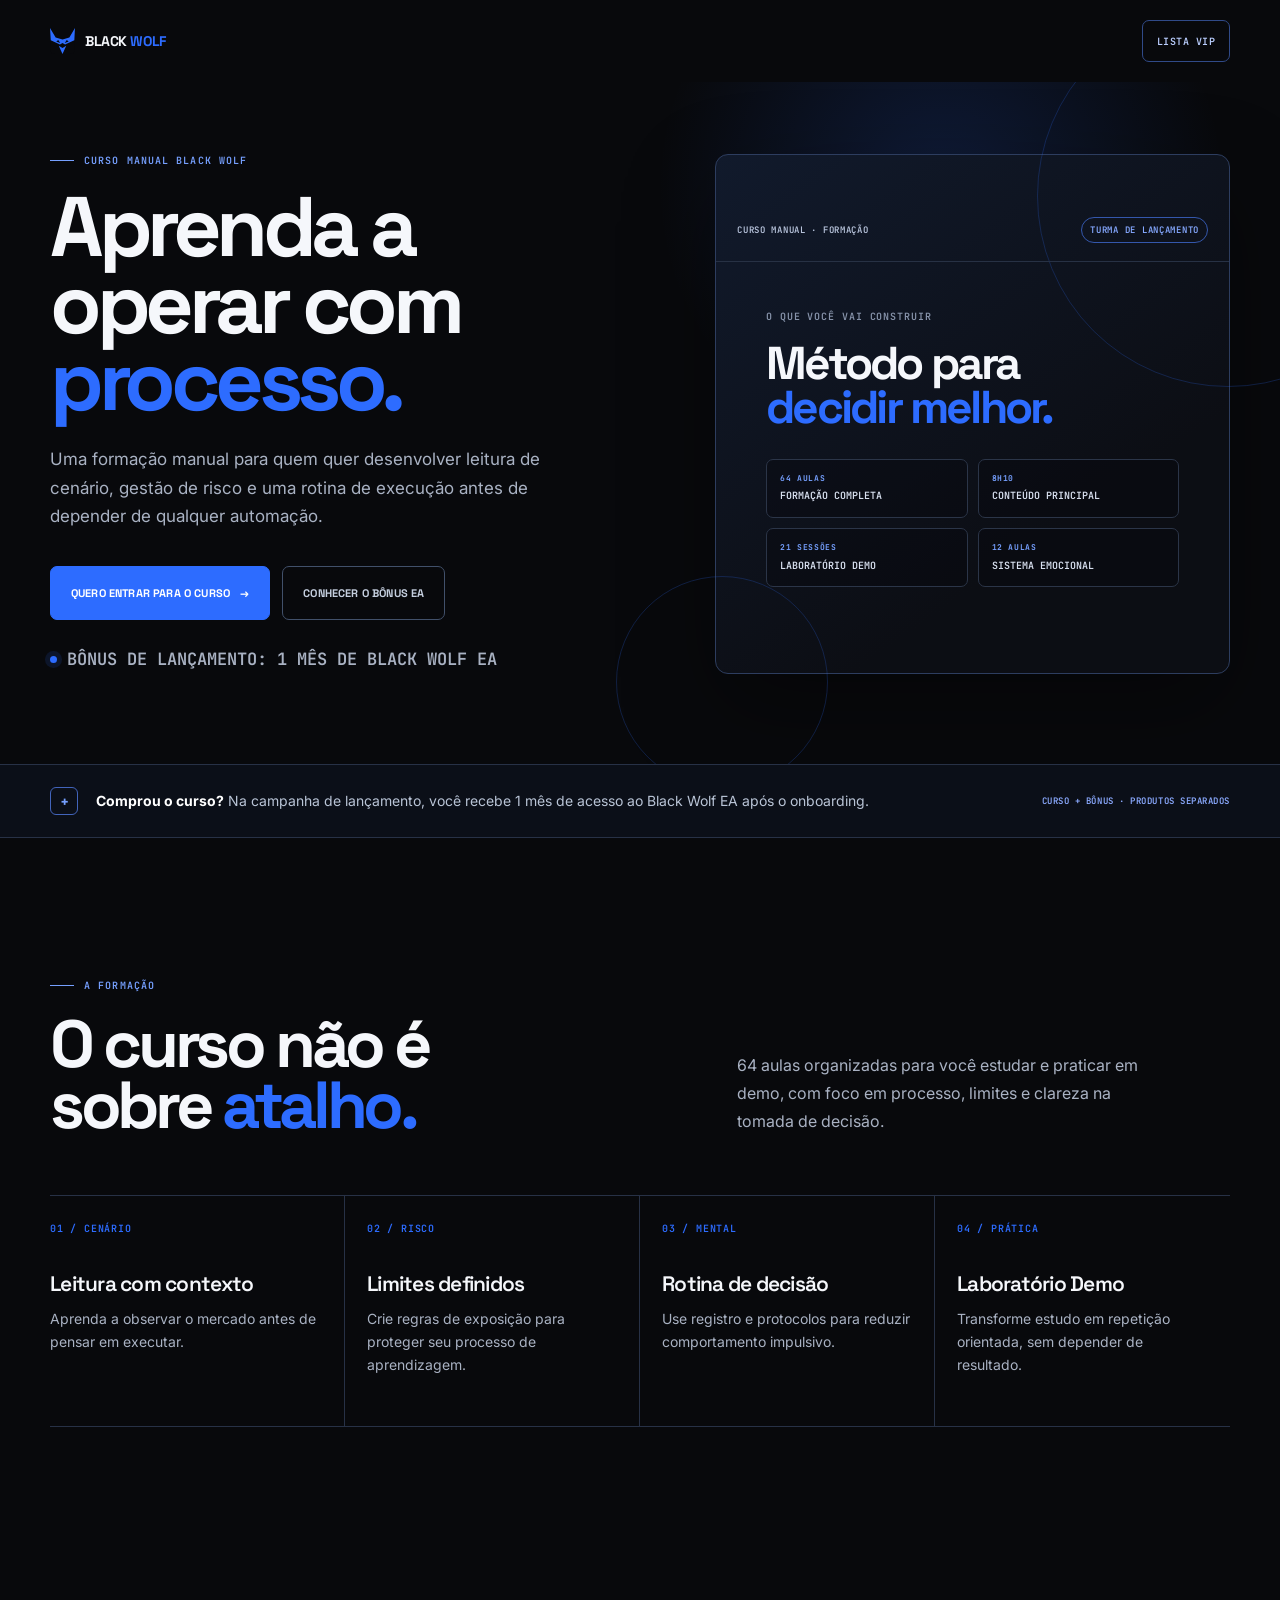
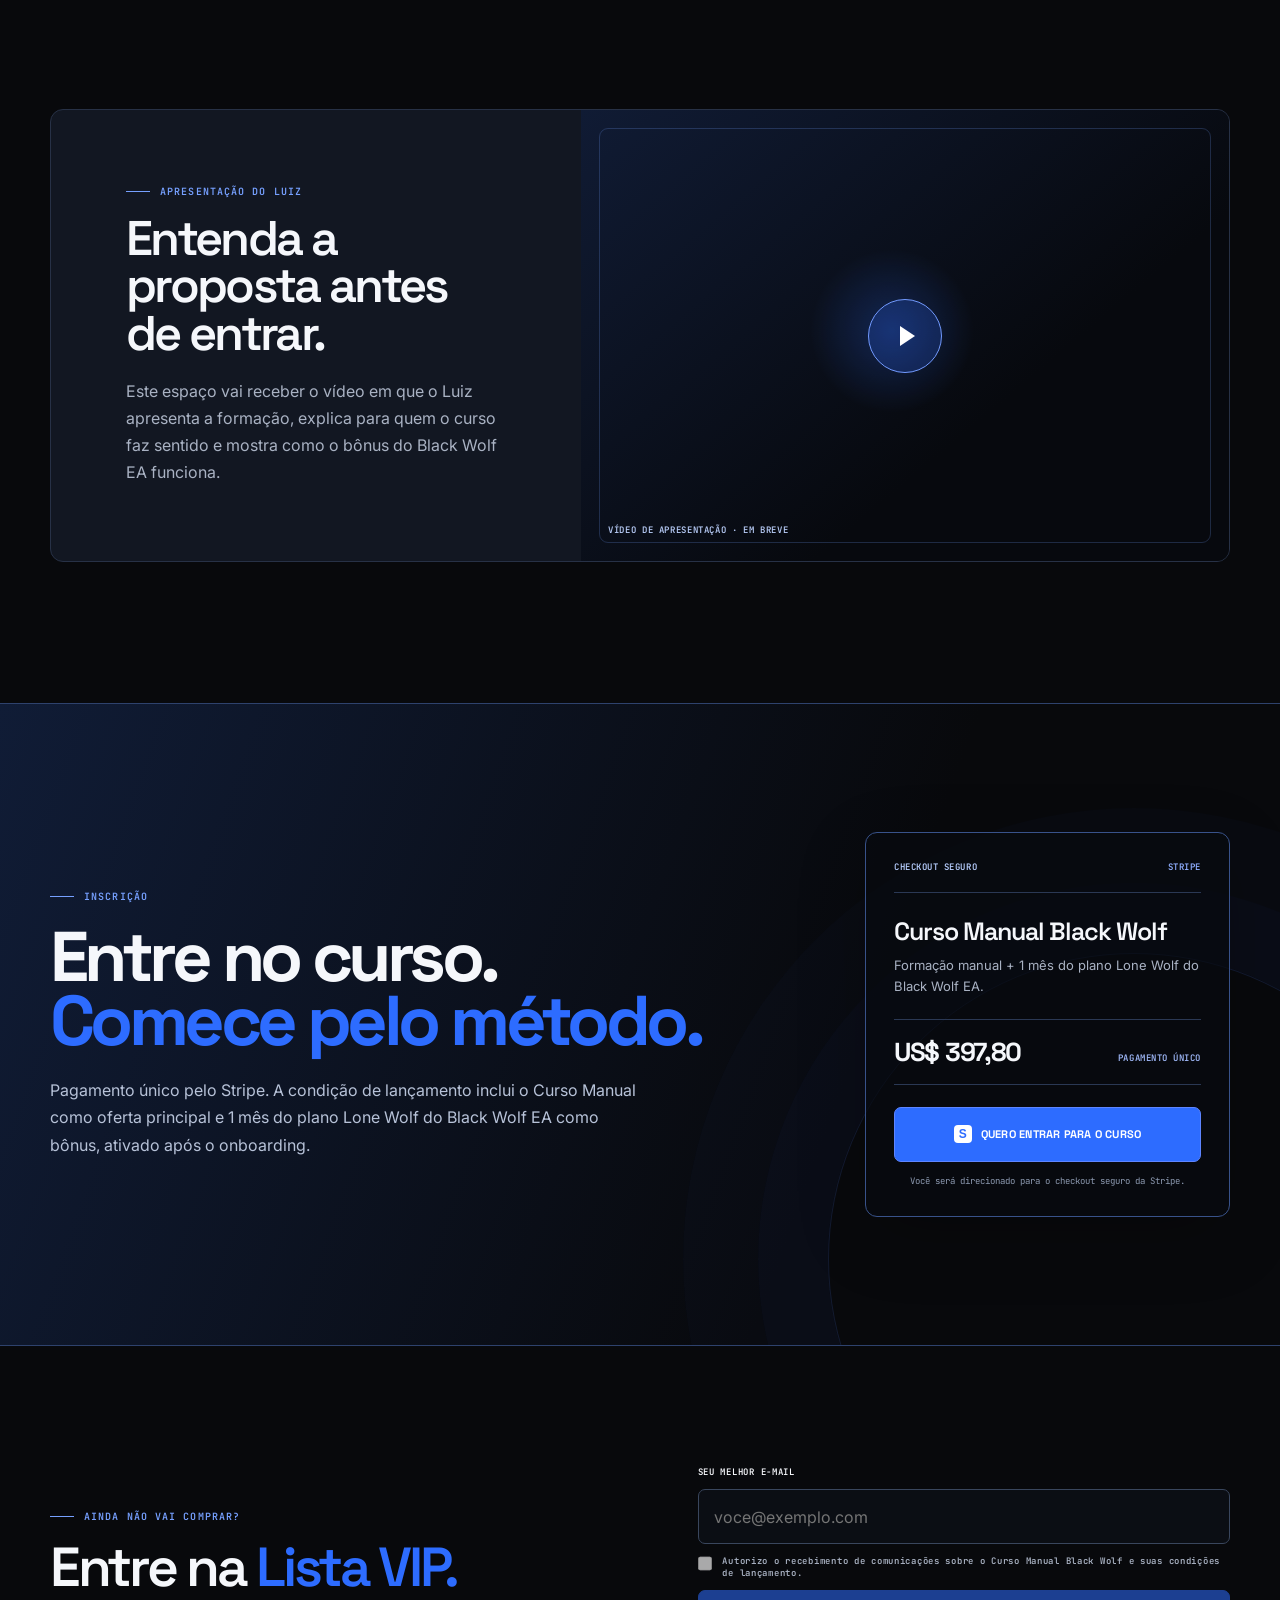
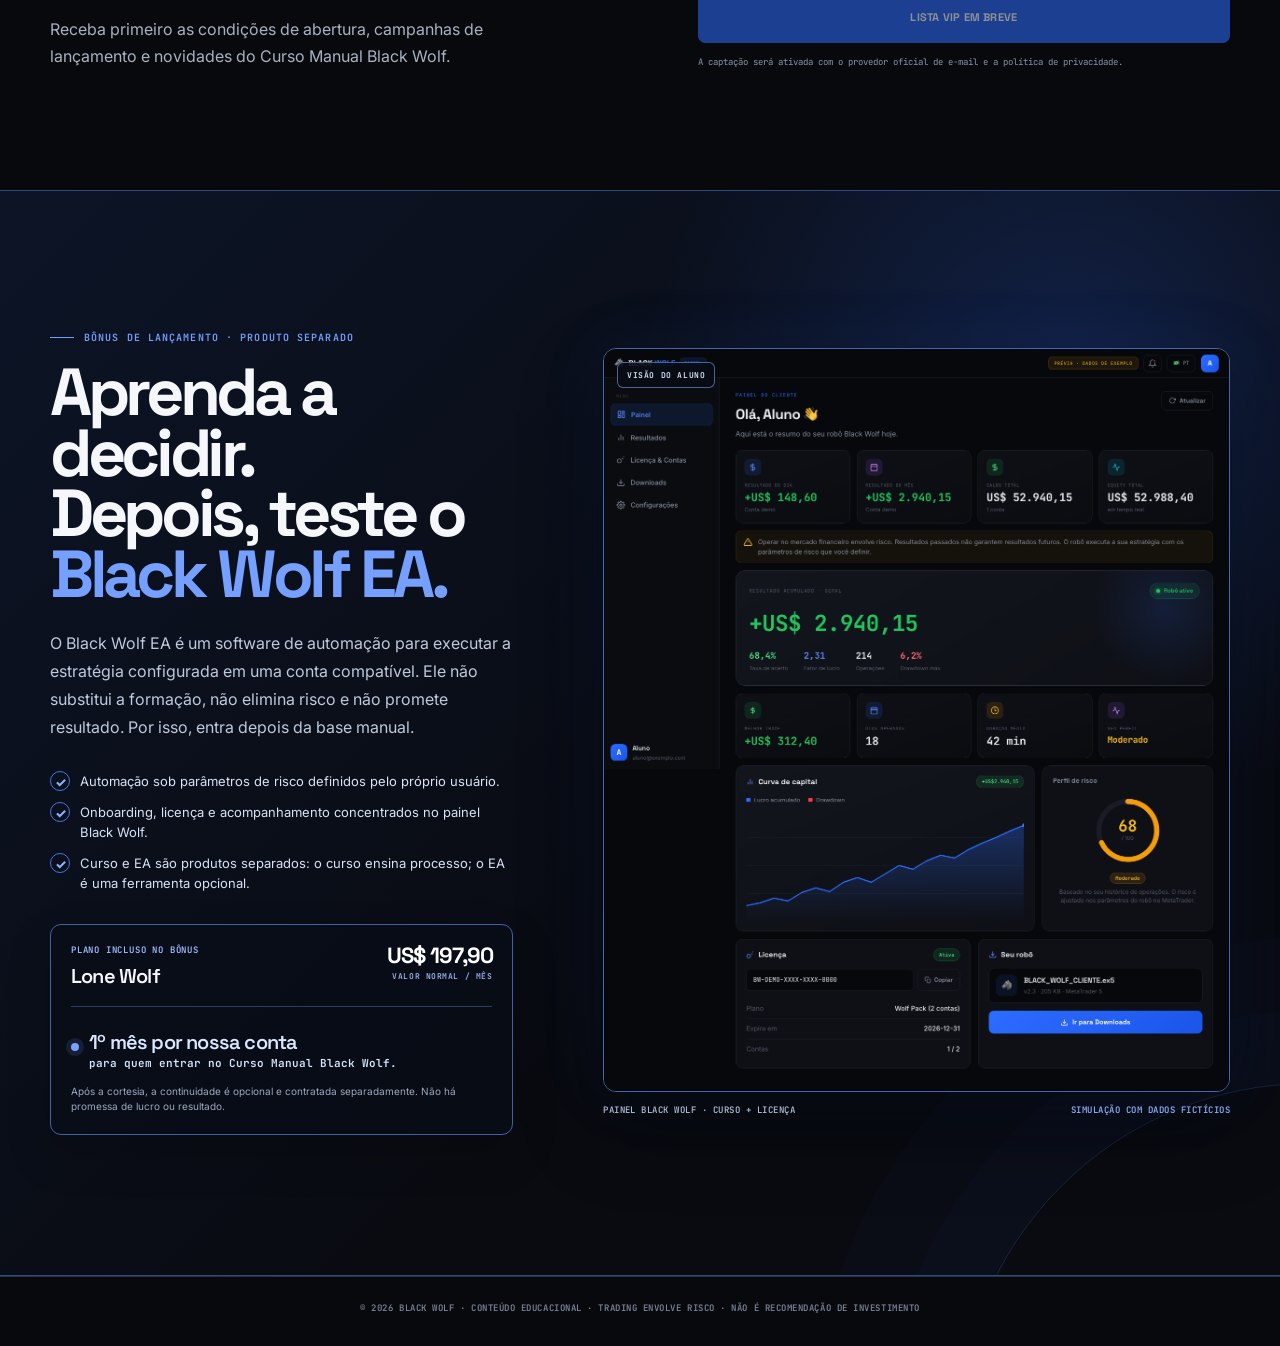
==== commit ac8d53cd: "fix(curso): integra painel ao bônus do Black Wolf EA" ====
--- a/curso/index.html
+++ b/curso/index.html
@@ -29,19 +29,22 @@
     .vip{width:var(--page);margin:auto;padding:clamp(80px,10vw,120px) 0}.vip-inner{display:grid;grid-template-columns:1fr 1fr;gap:clamp(40px,9vw,140px);align-items:end}.vip h2{margin:18px 0 0;font:600 clamp(2.7rem,4.3vw,4.8rem)/.97 'Space Grotesk',sans-serif;letter-spacing:-.06em}.vip h2 span{color:var(--blue)}.vip-copy>p:not(.eyebrow){max-width:450px;margin:21px 0 0;color:var(--muted);line-height:1.7}.lead-form{display:grid;gap:11px}.lead-form label{font:600 9px 'JetBrains Mono',monospace;letter-spacing:.08em}.lead-form input{width:100%;height:55px;padding:0 15px;border:1px solid #39465d;border-radius:7px;background:#0b0e14;color:#fff;font-size:16px}.lead-form input:focus{outline:2px solid var(--blue);outline-offset:2px}.consent{display:flex;gap:10px;align-items:flex-start;color:var(--muted);font-size:11px;line-height:1.55}.consent input{width:17px;height:17px;margin:0;accent-color:var(--blue)}.lead-form button{min-height:53px;border:1px solid var(--blue);border-radius:7px;background:var(--blue);color:#fff;font:700 11px 'Space Grotesk',sans-serif;letter-spacing:.02em;cursor:pointer;transition:.2s var(--ease)}.lead-form button:hover{background:#1c59ec}.lead-form button:disabled{cursor:not-allowed;opacity:.55}.form-note,.form-status{margin:2px 0 0;color:#8793a8;font:9px/1.55 'JetBrains Mono',monospace}.form-status{min-height:15px;color:#b7cdfd}.foot{padding:25px 20px 32px;border-top:1px solid var(--line);color:#788398;text-align:center;font:600 9px 'JetBrains Mono',monospace;letter-spacing:.06em}
     @media(max-width:850px){.hero-inner,.section-head,.demo-inner,.video-card,.checkout-inner,.vip-inner{grid-template-columns:1fr}.hero-inner{min-height:0;gap:42px;padding:54px 0 65px}.course-sheet{min-height:390px}.offerbar-inner{grid-template-columns:28px 1fr}.offerbar small{grid-column:2}.section-head{gap:24px}.learn-grid{grid-template-columns:1fr 1fr}.learn-grid article:nth-child(2){border-right:0}.learn-grid article:nth-child(-n+2){border-bottom:1px solid var(--line)}.learn-grid article:nth-child(3){padding-left:0}.demo-inner{gap:44px}.video-card{min-height:0}.video-stage{min-height:320px;order:-1}.checkout-inner{gap:38px}.vip-inner{gap:42px}.buy{width:min(420px,100%)}}
     @media(max-width:560px){:root{--page:calc(100vw - 40px)}.nav{height:72px}.hero-inner{padding-top:39px}.hero h1{font-size:clamp(3.35rem,16.5vw,4.45rem)}.hero-copy>p:not(.eyebrow){font-size:16px}.hero-actions{display:grid;grid-template-columns:1fr}.button{width:100%}.course-sheet{min-height:342px}.sheet-body{padding:32px 25px}.sheet-body h2{font-size:2.75rem}.sheet-grid{grid-template-columns:1fr 1fr}.sheet-grid div{font-size:9px}.offerbar-inner{gap:13px;padding:18px 0}.offerbar p{font-size:13px}.section,.video{padding:78px 0}.section h2,.checkout h2{font-size:clamp(2.85rem,13.6vw,4.1rem)}.learn-grid{margin-top:43px}.learn-grid article{min-height:190px;padding:20px 14px}.learn-grid article:first-child,.learn-grid article:nth-child(3){padding-left:0}.learn-grid h3{margin-top:28px;font-size:18px}.learn-grid p{font-size:13px}.demo-inner{padding:78px 0}.dashboard figcaption{display:block}.dashboard figcaption span{display:block;margin-top:5px;text-align:left!important}.video-card{border-radius:10px}.video-copy{padding:35px 25px}.video-copy h2{font-size:2.35rem}.video-stage{min-height:245px}.checkout-inner{padding:79px 0}.buy{padding:23px}.vip{padding:78px 0}.lead-form button{width:100%}.foot{font-size:8px}.sheet-top{padding:15px}.sheet-body small{font-size:8px}}
+    .ea-bonus{position:relative;overflow:hidden;border-block:1px solid #31497f;background:radial-gradient(circle at 84% 18%,rgba(45,108,255,.22),transparent 31%),linear-gradient(135deg,#0c1426,#090b11 61%)}.ea-bonus:after{content:"";position:absolute;width:700px;height:700px;right:-380px;bottom:-510px;border:1px solid rgba(106,150,255,.18);border-radius:50%;box-shadow:0 0 0 72px rgba(45,108,255,.025),0 0 0 145px rgba(45,108,255,.018);pointer-events:none}.ea-bonus-inner{position:relative;z-index:1;display:grid;grid-template-columns:.85fr 1.15fr;gap:clamp(42px,7vw,92px);align-items:center;width:var(--page);margin:auto;padding:clamp(88px,11vw,140px) 0}.ea-bonus h2{max-width:600px;margin:18px 0 0;font:700 clamp(2.9rem,5.2vw,5.55rem)/.91 'Space Grotesk',sans-serif;letter-spacing:-.065em}.ea-bonus h2 span{color:var(--blue-2)}.ea-copy>p:not(.eyebrow){max-width:550px;margin:24px 0 0;color:#bec9dc;line-height:1.75}.ea-points{display:grid;gap:11px;margin:30px 0 0;padding:0;list-style:none}.ea-points li{display:grid;grid-template-columns:20px 1fr;gap:10px;color:#d9e3f6;font-size:13px;line-height:1.55}.ea-points li:before{content:"✓";display:grid;place-items:center;width:18px;height:18px;border:1px solid #4775e3;border-radius:50%;color:#8cafff;font-weight:800}.ea-plan{margin-top:31px;padding:19px 20px;border:1px solid #4161a3;border-radius:11px;background:rgba(8,13,24,.66);box-shadow:0 20px 45px rgba(0,0,0,.18)}.ea-plan-top{display:flex;align-items:start;justify-content:space-between;gap:16px}.ea-plan small{display:block;color:#9fbaff;font:600 9px 'JetBrains Mono',monospace;letter-spacing:.09em}.ea-plan strong{display:block;margin-top:7px;font:600 20px 'Space Grotesk',sans-serif;letter-spacing:-.04em}.ea-price{color:#fff;text-align:right;font:700 22px/1 'Space Grotesk',sans-serif;letter-spacing:-.05em}.ea-price span{display:block;margin-top:5px;color:#9bb5f3;font:600 8px 'JetBrains Mono',monospace;letter-spacing:.07em}.ea-courtesy{display:flex;align-items:center;gap:10px;margin-top:17px;padding-top:15px;border-top:1px solid #2d3e61;color:#d9e7ff;font:600 11px/1.5 'JetBrains Mono',monospace}.ea-courtesy i{display:block;width:8px;height:8px;border-radius:50%;background:#79a1ff;box-shadow:0 0 0 5px rgba(121,161,255,.12)}.ea-note{margin:12px 0 0;color:#9ba9c0;font-size:10px;line-height:1.55}.ea-dashboard{position:relative;margin:0}.ea-dashboard-frame{overflow:hidden;border:1px solid #4967a8;border-radius:13px;background:#06090f;box-shadow:0 35px 80px rgba(0,0,0,.42),0 0 70px rgba(45,108,255,.09)}.ea-dashboard-frame img{display:block;width:100%;height:auto}.ea-dashboard figcaption{display:flex;justify-content:space-between;gap:14px;margin-top:12px;color:#aab8d1;font:600 9px/1.55 'JetBrains Mono',monospace;letter-spacing:.055em}.ea-dashboard figcaption span:last-child{color:#89aaf7;text-align:right}.ea-dashboard-badge{position:absolute;top:14px;left:14px;padding:7px 9px;border:1px solid rgba(129,169,255,.55);border-radius:6px;background:rgba(8,12,20,.8);color:#dce8ff;font:600 8px 'JetBrains Mono',monospace;letter-spacing:.075em;backdrop-filter:blur(10px)}
+    @media(max-width:850px){.ea-bonus-inner{grid-template-columns:1fr;gap:40px}}
+    @media(max-width:560px){.ea-bonus-inner{padding:78px 0}.ea-bonus h2{font-size:clamp(2.85rem,13.6vw,4.1rem)}.ea-plan{padding:17px}.ea-plan-top{align-items:end}.ea-plan strong{font-size:18px}.ea-price{font-size:20px}.ea-dashboard figcaption{display:block}.ea-dashboard figcaption span{display:block;margin-top:5px;text-align:left!important}}
     @media(prefers-reduced-motion:reduce){*,*:before,*:after{scroll-behavior:auto!important;transition:none!important}}
   </style>
 </head>
 <body>
   <header class="nav"><a class="brand" href="#inicio" aria-label="Black Wolf, início"><img class="brand-mark" src="assets/blackwolf-mark-official.svg" alt=""><span>BLACK <em>WOLF</em></span></a><a href="#lista">LISTA VIP</a></header>
   <main>
-    <section class="hero" id="inicio"><div class="hero-inner"><div class="hero-copy"><p class="eyebrow">CURSO MANUAL BLACK WOLF</p><h1>Aprenda a<br>operar com <span>processo.</span></h1><p>Uma formação manual para quem quer desenvolver leitura de cenário, gestão de risco e uma rotina de execução antes de depender de qualquer automação.</p><div class="hero-actions"><a class="button" href="https://buy.stripe.com/14A28tfdq3WpeodaUXcs805">QUERO ENTRAR PARA O CURSO <b>→</b></a><a class="button secondary" href="#demonstracao">VER O PAINEL DEMONSTRATIVO</a></div><p class="bonus-line"><i class="bonus-dot" aria-hidden="true"></i>BÔNUS DE LANÇAMENTO: 1 MÊS DE BLACK WOLF EA</p></div><aside class="course-sheet" aria-label="Resumo da formação"><div class="sheet-top"><span>CURSO MANUAL · FORMAÇÃO</span><span class="sheet-pill">TURMA DE LANÇAMENTO</span></div><div class="sheet-body"><small>O QUE VOCÊ VAI CONSTRUIR</small><h2>Método para<br><em>decidir melhor.</em></h2><div class="sheet-grid"><div><b>64 AULAS</b>FORMAÇÃO COMPLETA</div><div><b>8H10</b>CONTEÚDO PRINCIPAL</div><div><b>21 SESSÕES</b>LABORATÓRIO DEMO</div><div><b>12 AULAS</b>SISTEMA EMOCIONAL</div></div></div></aside></div></section>
+    <section class="hero" id="inicio"><div class="hero-inner"><div class="hero-copy"><p class="eyebrow">CURSO MANUAL BLACK WOLF</p><h1>Aprenda a<br>operar com <span>processo.</span></h1><p>Uma formação manual para quem quer desenvolver leitura de cenário, gestão de risco e uma rotina de execução antes de depender de qualquer automação.</p><div class="hero-actions"><a class="button" href="https://buy.stripe.com/14A28tfdq3WpeodaUXcs805">QUERO ENTRAR PARA O CURSO <b>→</b></a><a class="button secondary" href="#bonus-ea">CONHECER O BÔNUS EA</a></div><p class="bonus-line"><i class="bonus-dot" aria-hidden="true"></i>BÔNUS DE LANÇAMENTO: 1 MÊS DE BLACK WOLF EA</p></div><aside class="course-sheet" aria-label="Resumo da formação"><div class="sheet-top"><span>CURSO MANUAL · FORMAÇÃO</span><span class="sheet-pill">TURMA DE LANÇAMENTO</span></div><div class="sheet-body"><small>O QUE VOCÊ VAI CONSTRUIR</small><h2>Método para<br><em>decidir melhor.</em></h2><div class="sheet-grid"><div><b>64 AULAS</b>FORMAÇÃO COMPLETA</div><div><b>8H10</b>CONTEÚDO PRINCIPAL</div><div><b>21 SESSÕES</b>LABORATÓRIO DEMO</div><div><b>12 AULAS</b>SISTEMA EMOCIONAL</div></div></div></aside></div></section>
     <section class="offerbar"><div class="offerbar-inner"><i class="offerbar-icon" aria-hidden="true">+</i><p><strong>Comprou o curso?</strong> Na campanha de lançamento, você recebe 1 mês de acesso ao Black Wolf EA após o onboarding.</p><small>CURSO + BÔNUS · PRODUTOS SEPARADOS</small></div></section>
     <section class="section" id="curso"><div class="section-head"><div><p class="eyebrow">A FORMAÇÃO</p><h2>O curso não é<br>sobre <span>atalho.</span></h2></div><p>64 aulas organizadas para você estudar e praticar em demo, com foco em processo, limites e clareza na tomada de decisão.</p></div><div class="learn-grid"><article><b>01 / CENÁRIO</b><h3>Leitura com contexto</h3><p>Aprenda a observar o mercado antes de pensar em executar.</p></article><article><b>02 / RISCO</b><h3>Limites definidos</h3><p>Crie regras de exposição para proteger seu processo de aprendizagem.</p></article><article><b>03 / MENTAL</b><h3>Rotina de decisão</h3><p>Use registro e protocolos para reduzir comportamento impulsivo.</p></article><article><b>04 / PRÁTICA</b><h3>Laboratório Demo</h3><p>Transforme estudo em repetição orientada, sem depender de resultado.</p></article></div></section>
     <section class="video"><div class="video-card"><div class="video-copy"><p class="eyebrow">APRESENTAÇÃO DO LUIZ</p><h2>Entenda a proposta antes de entrar.</h2><p>Este espaço vai receber o vídeo em que o Luiz apresenta a formação, explica para quem o curso faz sentido e mostra como o bônus do Black Wolf EA funciona.</p></div><div class="video-stage" role="img" aria-label="Espaço reservado para vídeo de apresentação do Luiz"><i class="play" aria-hidden="true"></i><small>VÍDEO DE APRESENTAÇÃO · EM BREVE</small></div></div></section>
-    <section class="checkout" id="compra"><div class="checkout-inner"><div class="checkout-copy"><p class="eyebrow">INSCRIÇÃO</p><h2>Entre no curso.<br><span>Comece pelo método.</span></h2><p>Pagamento único pelo Stripe. A condição de lançamento inclui o Curso Manual como oferta principal e 1 mês de acesso ao Black Wolf EA como bônus, ativado após o onboarding.</p></div><aside class="buy" aria-label="Área de checkout Stripe"><div class="buy-top"><span>CHECKOUT SEGURO</span><span>STRIPE</span></div><h3>Curso Manual Black Wolf</h3><p>Formação manual + bônus de lançamento do Black Wolf EA.</p><div class="buy-price"><strong>US$ 397,80</strong><span>PAGAMENTO ÚNICO</span></div><a class="stripe" href="https://buy.stripe.com/14A28tfdq3WpeodaUXcs805" aria-describedby="stripe-note"><i>S</i> QUERO ENTRAR PARA O CURSO</a><small id="stripe-note">Você será direcionado para o checkout seguro da Stripe.</small></aside></div></section>
+    <section class="checkout" id="compra"><div class="checkout-inner"><div class="checkout-copy"><p class="eyebrow">INSCRIÇÃO</p><h2>Entre no curso.<br><span>Comece pelo método.</span></h2><p>Pagamento único pelo Stripe. A condição de lançamento inclui o Curso Manual como oferta principal e 1 mês do plano Lone Wolf do Black Wolf EA como bônus, ativado após o onboarding.</p></div><aside class="buy" aria-label="Área de checkout Stripe"><div class="buy-top"><span>CHECKOUT SEGURO</span><span>STRIPE</span></div><h3>Curso Manual Black Wolf</h3><p>Formação manual + 1 mês do plano Lone Wolf do Black Wolf EA.</p><div class="buy-price"><strong>US$ 397,80</strong><span>PAGAMENTO ÚNICO</span></div><a class="stripe" href="https://buy.stripe.com/14A28tfdq3WpeodaUXcs805" aria-describedby="stripe-note"><i>S</i> QUERO ENTRAR PARA O CURSO</a><small id="stripe-note">Você será direcionado para o checkout seguro da Stripe.</small></aside></div></section>
     <section class="vip" id="lista"><div class="vip-inner"><div class="vip-copy"><p class="eyebrow">AINDA NÃO VAI COMPRAR?</p><h2>Entre na <span>Lista VIP.</span></h2><p>Receba primeiro as condições de abertura, campanhas de lançamento e novidades do Curso Manual Black Wolf.</p></div><form class="lead-form" aria-label="Lista VIP em preparação"><label for="email">SEU MELHOR E-MAIL</label><input id="email" type="email" inputmode="email" autocomplete="email" placeholder="voce@exemplo.com" disabled aria-describedby="form-note"><label class="consent" for="consent"><input id="consent" type="checkbox" disabled>Autorizo o recebimento de comunicações sobre o Curso Manual Black Wolf e suas condições de lançamento.</label><button type="button" disabled>LISTA VIP EM BREVE</button><p class="form-note" id="form-note">A captação será ativada com o provedor oficial de e-mail e a política de privacidade.</p></form></div></section>
-    <section class="panel-exact" id="demonstracao" aria-label="Painel demonstrativo Black Wolf"><div class="panel-exact-inner"><img src="assets/painel-aluno-exato.png" loading="lazy" alt="Painel demonstrativo Black Wolf exatamente conforme o mockup fornecido, identificado como prévia com dados de exemplo."><p class="panel-exact-note">SIMULAÇÃO · DADOS FICTÍCIOS EXIBIDOS APENAS PARA DEMONSTRAR A INTERFACE.</p></div></section>
+    <section class="ea-bonus" id="bonus-ea" aria-labelledby="ea-title"><div class="ea-bonus-inner"><div class="ea-copy"><p class="eyebrow">BÔNUS DE LANÇAMENTO · PRODUTO SEPARADO</p><h2 id="ea-title">Aprenda a decidir.<br>Depois, teste o <span>Black Wolf EA.</span></h2><p>O Black Wolf EA é um software de automação para executar a estratégia configurada em uma conta compatível. Ele não substitui a formação, não elimina risco e não promete resultado. Por isso, entra depois da base manual.</p><ul class="ea-points"><li>Automação sob parâmetros de risco definidos pelo próprio usuário.</li><li>Onboarding, licença e acompanhamento concentrados no painel Black Wolf.</li><li>Curso e EA são produtos separados: o curso ensina processo; o EA é uma ferramenta opcional.</li></ul><div class="ea-plan" aria-label="Condição do bônus de lançamento"><div class="ea-plan-top"><div><small>PLANO INCLUSO NO BÔNUS</small><strong>Lone Wolf</strong></div><div class="ea-price">US$ 197,90<span>VALOR NORMAL / MÊS</span></div></div><div class="ea-courtesy"><i aria-hidden="true"></i><span><strong>1º mês por nossa conta</strong> para quem entrar no Curso Manual Black Wolf.</span></div><p class="ea-note">Após a cortesia, a continuidade é opcional e contratada separadamente. Não há promessa de lucro ou resultado.</p></div></div><figure class="ea-dashboard"><span class="ea-dashboard-badge">VISÃO DO ALUNO</span><div class="ea-dashboard-frame"><img src="assets/painel-aluno-exato.png" loading="lazy" alt="Painel demonstrativo do aluno Black Wolf com área de curso, licença e controles do acesso."></div><figcaption><span>PAINEL BLACK WOLF · CURSO + LICENÇA</span><span>SIMULAÇÃO COM DADOS FICTÍCIOS</span></figcaption></figure></div></section>
   </main>
   <footer class="foot">© 2026 BLACK WOLF · CONTEÚDO EDUCACIONAL · TRADING ENVOLVE RISCO · NÃO É RECOMENDAÇÃO DE INVESTIMENTO</footer>
 </body>
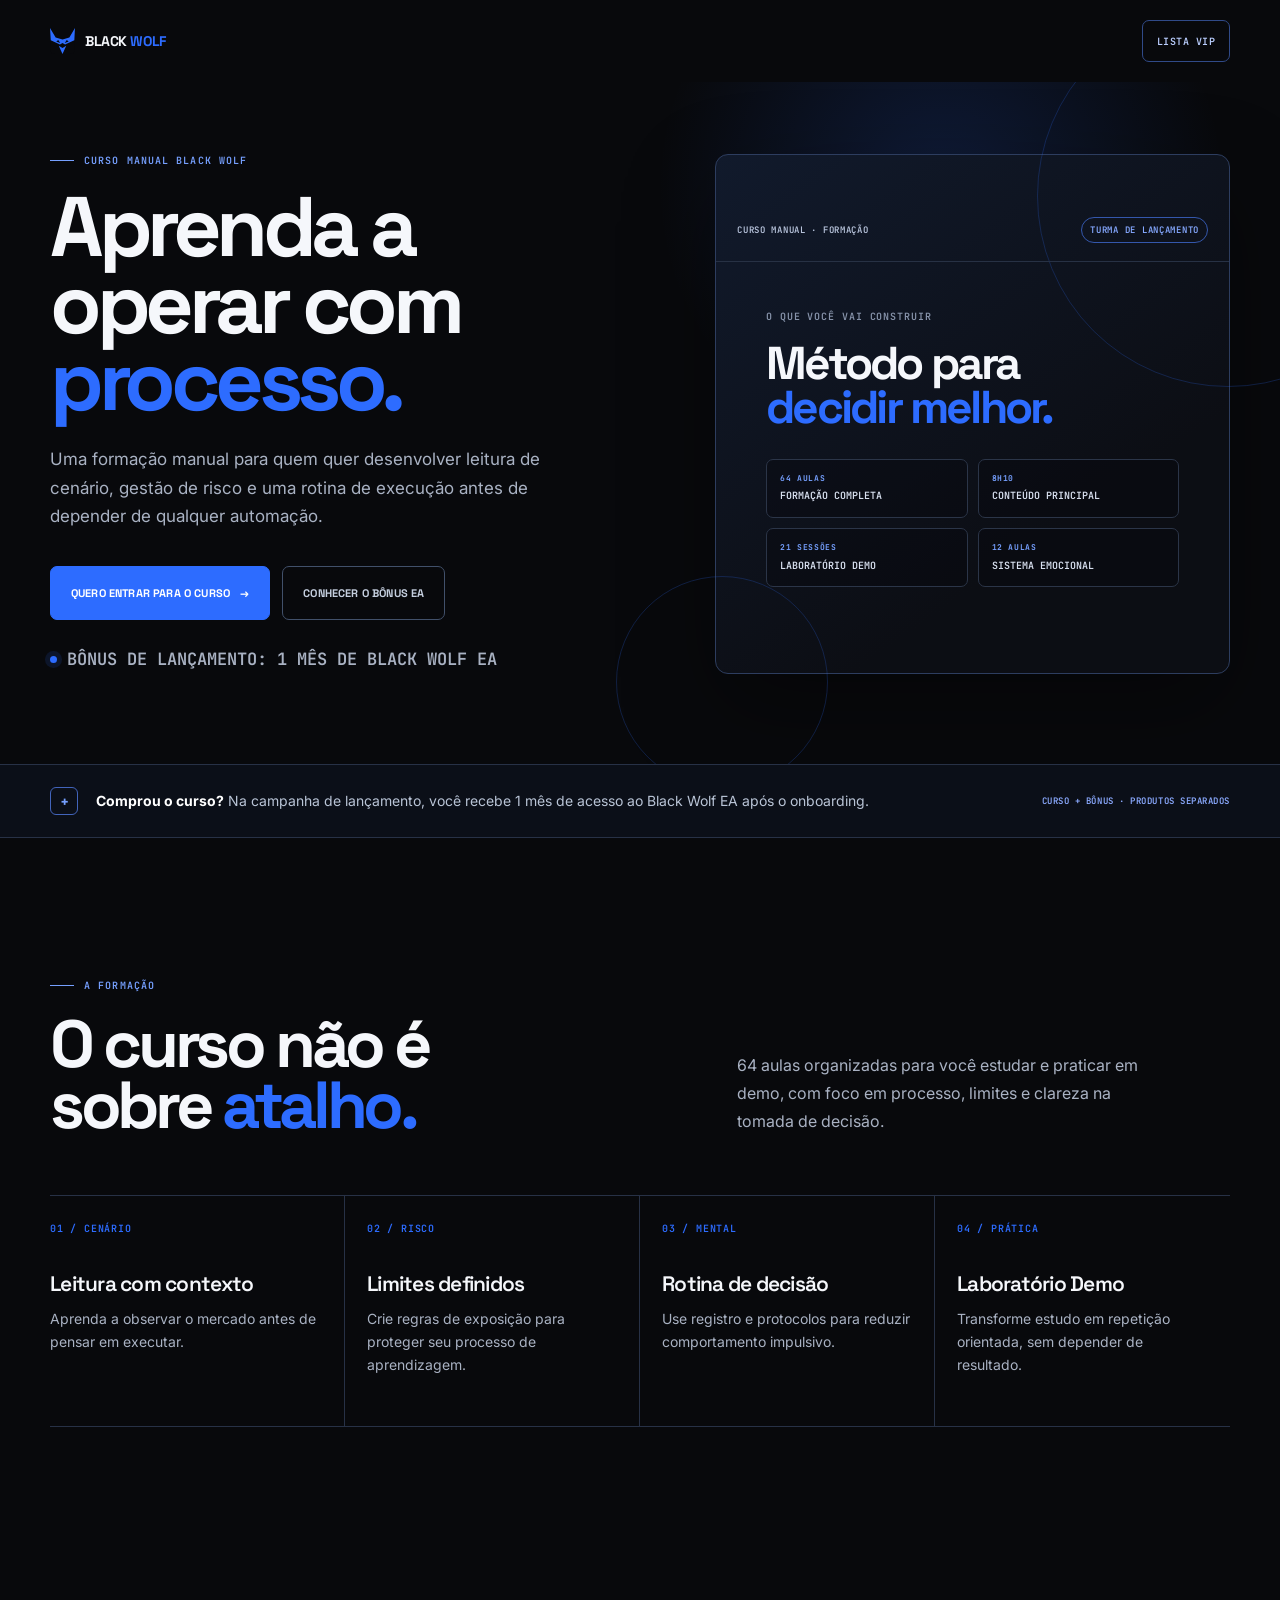
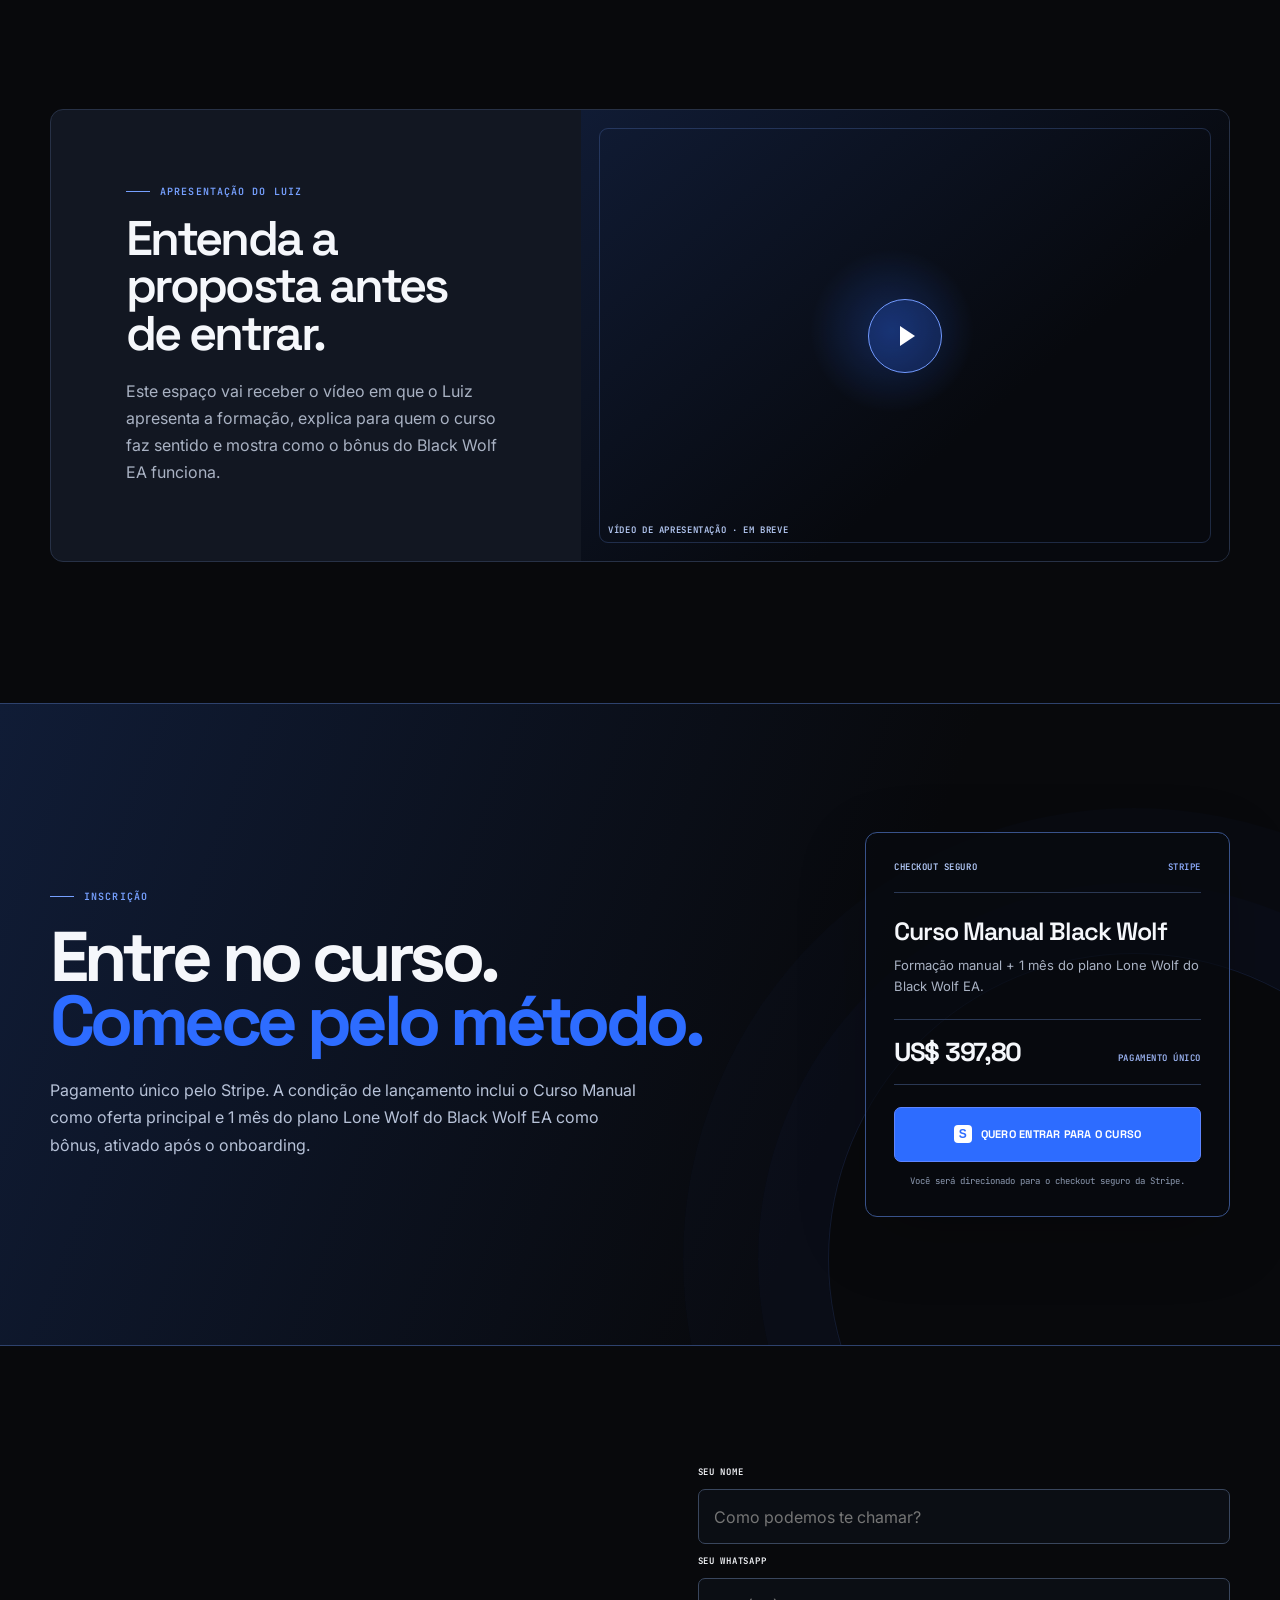
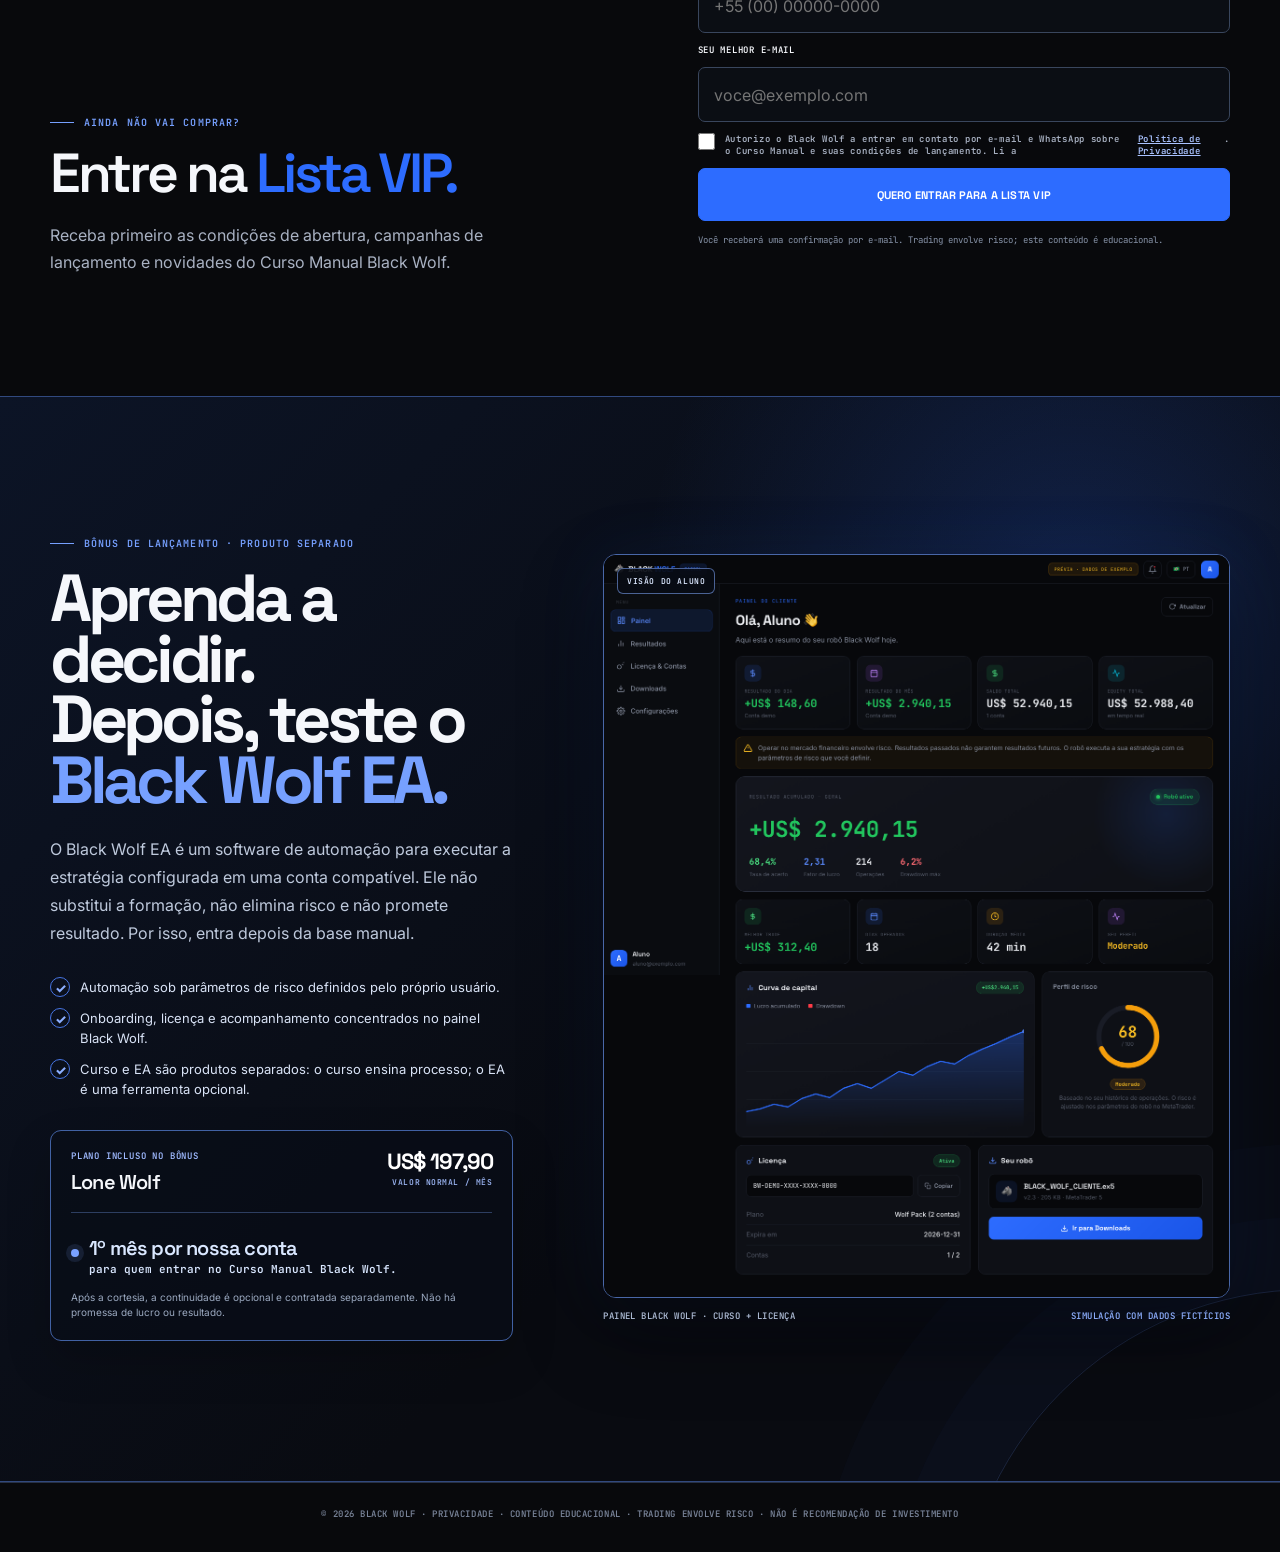
==== commit a5d724fa: "feat: activate VIP course lead form" ====
--- a/curso/index.html
+++ b/curso/index.html
@@ -26,7 +26,7 @@
     .panel-exact{padding:clamp(72px,10vw,132px) 0 0;background:#07080b;border-top:1px solid var(--line)}.panel-exact-inner{width:min(1340px,calc(100vw - 48px));margin:auto}.panel-exact img{display:block;width:100%;height:auto;border:1px solid #1e222c;border-bottom:0}.panel-exact-note{margin:0;padding:10px 0 18px;color:#758097;text-align:center;font:500 8px/1.45 'JetBrains Mono',monospace;letter-spacing:.05em}
     .video{width:var(--page);margin:auto;padding:clamp(88px,11vw,142px) 0}.video-card{display:grid;grid-template-columns:.9fr 1.1fr;min-height:360px;border:1px solid var(--line);border-radius:13px;overflow:hidden;background:var(--surface-2)}.video-copy{display:flex;flex-direction:column;justify-content:center;padding:clamp(35px,6vw,75px)}.video-copy h2{margin:17px 0 0;font:600 clamp(2.3rem,3.8vw,4.1rem)/.98 'Space Grotesk',sans-serif;letter-spacing:-.055em}.video-copy p:not(.eyebrow){max-width:435px;margin:20px 0 0;color:var(--muted);line-height:1.7}.video-stage{position:relative;display:grid;place-items:center;min-height:300px;background:radial-gradient(circle at 48% 49%,rgba(45,108,255,.25),transparent 20%),linear-gradient(140deg,#101b34,#07090e 65%)}.video-stage:before{content:"";position:absolute;inset:18px;border:1px solid rgba(116,160,255,.22);border-radius:9px}.play{position:relative;display:grid;place-items:center;width:74px;height:74px;border:1px solid #729aff;border-radius:50%;background:rgba(45,108,255,.2);transition:.2s var(--ease)}.play:hover{transform:scale(1.05);background:rgba(45,108,255,.36)}.play:after{content:"";margin-left:5px;border-block:10px solid transparent;border-left:15px solid #fff}.video-stage small{position:absolute;bottom:25px;left:27px;color:#b6caf5;font:600 9px 'JetBrains Mono',monospace;letter-spacing:.07em}
     .checkout{position:relative;overflow:hidden;border-block:1px solid #2e426d;background:linear-gradient(110deg,#101c36,#08090c 65%)}.checkout:after{content:"";position:absolute;right:-160px;bottom:-220px;width:610px;height:610px;border:1px solid rgba(82,129,255,.15);border-radius:50%;box-shadow:0 0 0 70px rgba(45,108,255,.025),0 0 0 145px rgba(45,108,255,.02)}.checkout-inner{position:relative;z-index:1;display:grid;grid-template-columns:1fr 365px;gap:60px;align-items:center;width:var(--page);margin:auto;padding:clamp(88px,10vw,128px) 0}.checkout h2{font-size:clamp(3rem,5.5vw,5.6rem)}.checkout-copy>p:not(.eyebrow){max-width:600px;margin:23px 0 0;color:#b7c2d8;line-height:1.72}.buy{padding:28px;border:1px solid #38528a;border-radius:12px;background:rgba(7,10,16,.68);box-shadow:0 20px 70px rgba(0,0,0,.2)}.buy-top{display:flex;justify-content:space-between;gap:10px;padding-bottom:19px;border-bottom:1px solid #2a3854;color:#b6cdfd;font:600 9px 'JetBrains Mono',monospace;letter-spacing:.06em}.buy-top span:last-child{color:#8faeff}.buy h3{margin:22px 0 8px;font:600 25px 'Space Grotesk',sans-serif;letter-spacing:-.04em}.buy p{margin:0;color:var(--muted);font-size:13px;line-height:1.6}.buy-price{display:flex;align-items:baseline;justify-content:space-between;gap:12px;margin-top:22px;padding:15px 0;border-block:1px solid #2a3854}.buy-price strong{font:700 26px 'Space Grotesk',sans-serif;letter-spacing:-.05em}.buy-price span{color:#9eb7f7;font:600 9px 'JetBrains Mono',monospace;letter-spacing:.06em;text-align:right}.stripe{display:flex;align-items:center;justify-content:center;gap:9px;width:100%;min-height:55px;margin-top:22px;border:1px solid #5e85ff;border-radius:7px;background:#2d6cff;color:#fff;font:700 11px 'Space Grotesk',sans-serif;letter-spacing:.02em}.stripe:disabled{cursor:not-allowed;opacity:.58}.stripe i{display:grid;place-items:center;width:18px;height:18px;border-radius:4px;background:#fff;color:var(--blue);font:700 12px Arial,sans-serif;font-style:normal}.buy small{display:block;margin-top:13px;color:#8d9ab1;font:9px/1.5 'JetBrains Mono',monospace;text-align:center}
-    .vip{width:var(--page);margin:auto;padding:clamp(80px,10vw,120px) 0}.vip-inner{display:grid;grid-template-columns:1fr 1fr;gap:clamp(40px,9vw,140px);align-items:end}.vip h2{margin:18px 0 0;font:600 clamp(2.7rem,4.3vw,4.8rem)/.97 'Space Grotesk',sans-serif;letter-spacing:-.06em}.vip h2 span{color:var(--blue)}.vip-copy>p:not(.eyebrow){max-width:450px;margin:21px 0 0;color:var(--muted);line-height:1.7}.lead-form{display:grid;gap:11px}.lead-form label{font:600 9px 'JetBrains Mono',monospace;letter-spacing:.08em}.lead-form input{width:100%;height:55px;padding:0 15px;border:1px solid #39465d;border-radius:7px;background:#0b0e14;color:#fff;font-size:16px}.lead-form input:focus{outline:2px solid var(--blue);outline-offset:2px}.consent{display:flex;gap:10px;align-items:flex-start;color:var(--muted);font-size:11px;line-height:1.55}.consent input{width:17px;height:17px;margin:0;accent-color:var(--blue)}.lead-form button{min-height:53px;border:1px solid var(--blue);border-radius:7px;background:var(--blue);color:#fff;font:700 11px 'Space Grotesk',sans-serif;letter-spacing:.02em;cursor:pointer;transition:.2s var(--ease)}.lead-form button:hover{background:#1c59ec}.lead-form button:disabled{cursor:not-allowed;opacity:.55}.form-note,.form-status{margin:2px 0 0;color:#8793a8;font:9px/1.55 'JetBrains Mono',monospace}.form-status{min-height:15px;color:#b7cdfd}.foot{padding:25px 20px 32px;border-top:1px solid var(--line);color:#788398;text-align:center;font:600 9px 'JetBrains Mono',monospace;letter-spacing:.06em}
+    .vip{width:var(--page);margin:auto;padding:clamp(80px,10vw,120px) 0}.vip-inner{display:grid;grid-template-columns:1fr 1fr;gap:clamp(40px,9vw,140px);align-items:end}.vip h2{margin:18px 0 0;font:600 clamp(2.7rem,4.3vw,4.8rem)/.97 'Space Grotesk',sans-serif;letter-spacing:-.06em}.vip h2 span{color:var(--blue)}.vip-copy>p:not(.eyebrow){max-width:450px;margin:21px 0 0;color:var(--muted);line-height:1.7}.lead-form{display:grid;gap:11px}.lead-form label{font:600 9px 'JetBrains Mono',monospace;letter-spacing:.08em}.lead-form input[type="text"],.lead-form input[type="email"],.lead-form input[type="tel"]{width:100%;height:55px;padding:0 15px;border:1px solid #39465d;border-radius:7px;background:#0b0e14;color:#fff;font-size:16px}.lead-form input:focus{outline:2px solid var(--blue);outline-offset:2px}.consent{display:flex;gap:10px;align-items:flex-start;color:var(--muted);font-size:11px;line-height:1.55}.consent input{width:17px;height:17px;margin:0;accent-color:var(--blue);flex:0 0 auto}.consent a{color:#a9c2ff;text-decoration:underline}.lead-form button{min-height:53px;border:1px solid var(--blue);border-radius:7px;background:var(--blue);color:#fff;font:700 11px 'Space Grotesk',sans-serif;letter-spacing:.02em;cursor:pointer;transition:.2s var(--ease)}.lead-form button:hover{background:#1c59ec}.lead-form button:disabled{cursor:not-allowed;opacity:.55}.form-note,.form-status{margin:2px 0 0;color:#8793a8;font:9px/1.55 'JetBrains Mono',monospace}.form-status{min-height:15px;color:#b7cdfd}.form-status.error{color:#ff9aa1}.form-status.success{color:#a9c2ff}.foot{padding:25px 20px 32px;border-top:1px solid var(--line);color:#788398;text-align:center;font:600 9px 'JetBrains Mono',monospace;letter-spacing:.06em}
     @media(max-width:850px){.hero-inner,.section-head,.demo-inner,.video-card,.checkout-inner,.vip-inner{grid-template-columns:1fr}.hero-inner{min-height:0;gap:42px;padding:54px 0 65px}.course-sheet{min-height:390px}.offerbar-inner{grid-template-columns:28px 1fr}.offerbar small{grid-column:2}.section-head{gap:24px}.learn-grid{grid-template-columns:1fr 1fr}.learn-grid article:nth-child(2){border-right:0}.learn-grid article:nth-child(-n+2){border-bottom:1px solid var(--line)}.learn-grid article:nth-child(3){padding-left:0}.demo-inner{gap:44px}.video-card{min-height:0}.video-stage{min-height:320px;order:-1}.checkout-inner{gap:38px}.vip-inner{gap:42px}.buy{width:min(420px,100%)}}
     @media(max-width:560px){:root{--page:calc(100vw - 40px)}.nav{height:72px}.hero-inner{padding-top:39px}.hero h1{font-size:clamp(3.35rem,16.5vw,4.45rem)}.hero-copy>p:not(.eyebrow){font-size:16px}.hero-actions{display:grid;grid-template-columns:1fr}.button{width:100%}.course-sheet{min-height:342px}.sheet-body{padding:32px 25px}.sheet-body h2{font-size:2.75rem}.sheet-grid{grid-template-columns:1fr 1fr}.sheet-grid div{font-size:9px}.offerbar-inner{gap:13px;padding:18px 0}.offerbar p{font-size:13px}.section,.video{padding:78px 0}.section h2,.checkout h2{font-size:clamp(2.85rem,13.6vw,4.1rem)}.learn-grid{margin-top:43px}.learn-grid article{min-height:190px;padding:20px 14px}.learn-grid article:first-child,.learn-grid article:nth-child(3){padding-left:0}.learn-grid h3{margin-top:28px;font-size:18px}.learn-grid p{font-size:13px}.demo-inner{padding:78px 0}.dashboard figcaption{display:block}.dashboard figcaption span{display:block;margin-top:5px;text-align:left!important}.video-card{border-radius:10px}.video-copy{padding:35px 25px}.video-copy h2{font-size:2.35rem}.video-stage{min-height:245px}.checkout-inner{padding:79px 0}.buy{padding:23px}.vip{padding:78px 0}.lead-form button{width:100%}.foot{font-size:8px}.sheet-top{padding:15px}.sheet-body small{font-size:8px}}
     .ea-bonus{position:relative;overflow:hidden;border-block:1px solid #31497f;background:radial-gradient(circle at 84% 18%,rgba(45,108,255,.22),transparent 31%),linear-gradient(135deg,#0c1426,#090b11 61%)}.ea-bonus:after{content:"";position:absolute;width:700px;height:700px;right:-380px;bottom:-510px;border:1px solid rgba(106,150,255,.18);border-radius:50%;box-shadow:0 0 0 72px rgba(45,108,255,.025),0 0 0 145px rgba(45,108,255,.018);pointer-events:none}.ea-bonus-inner{position:relative;z-index:1;display:grid;grid-template-columns:.85fr 1.15fr;gap:clamp(42px,7vw,92px);align-items:center;width:var(--page);margin:auto;padding:clamp(88px,11vw,140px) 0}.ea-bonus h2{max-width:600px;margin:18px 0 0;font:700 clamp(2.9rem,5.2vw,5.55rem)/.91 'Space Grotesk',sans-serif;letter-spacing:-.065em}.ea-bonus h2 span{color:var(--blue-2)}.ea-copy>p:not(.eyebrow){max-width:550px;margin:24px 0 0;color:#bec9dc;line-height:1.75}.ea-points{display:grid;gap:11px;margin:30px 0 0;padding:0;list-style:none}.ea-points li{display:grid;grid-template-columns:20px 1fr;gap:10px;color:#d9e3f6;font-size:13px;line-height:1.55}.ea-points li:before{content:"✓";display:grid;place-items:center;width:18px;height:18px;border:1px solid #4775e3;border-radius:50%;color:#8cafff;font-weight:800}.ea-plan{margin-top:31px;padding:19px 20px;border:1px solid #4161a3;border-radius:11px;background:rgba(8,13,24,.66);box-shadow:0 20px 45px rgba(0,0,0,.18)}.ea-plan-top{display:flex;align-items:start;justify-content:space-between;gap:16px}.ea-plan small{display:block;color:#9fbaff;font:600 9px 'JetBrains Mono',monospace;letter-spacing:.09em}.ea-plan strong{display:block;margin-top:7px;font:600 20px 'Space Grotesk',sans-serif;letter-spacing:-.04em}.ea-price{color:#fff;text-align:right;font:700 22px/1 'Space Grotesk',sans-serif;letter-spacing:-.05em}.ea-price span{display:block;margin-top:5px;color:#9bb5f3;font:600 8px 'JetBrains Mono',monospace;letter-spacing:.07em}.ea-courtesy{display:flex;align-items:center;gap:10px;margin-top:17px;padding-top:15px;border-top:1px solid #2d3e61;color:#d9e7ff;font:600 11px/1.5 'JetBrains Mono',monospace}.ea-courtesy i{display:block;width:8px;height:8px;border-radius:50%;background:#79a1ff;box-shadow:0 0 0 5px rgba(121,161,255,.12)}.ea-note{margin:12px 0 0;color:#9ba9c0;font-size:10px;line-height:1.55}.ea-dashboard{position:relative;margin:0}.ea-dashboard-frame{overflow:hidden;border:1px solid #4967a8;border-radius:13px;background:#06090f;box-shadow:0 35px 80px rgba(0,0,0,.42),0 0 70px rgba(45,108,255,.09)}.ea-dashboard-frame img{display:block;width:100%;height:auto}.ea-dashboard figcaption{display:flex;justify-content:space-between;gap:14px;margin-top:12px;color:#aab8d1;font:600 9px/1.55 'JetBrains Mono',monospace;letter-spacing:.055em}.ea-dashboard figcaption span:last-child{color:#89aaf7;text-align:right}.ea-dashboard-badge{position:absolute;top:14px;left:14px;padding:7px 9px;border:1px solid rgba(129,169,255,.55);border-radius:6px;background:rgba(8,12,20,.8);color:#dce8ff;font:600 8px 'JetBrains Mono',monospace;letter-spacing:.075em;backdrop-filter:blur(10px)}
@@ -43,9 +43,50 @@
     <section class="section" id="curso"><div class="section-head"><div><p class="eyebrow">A FORMAÇÃO</p><h2>O curso não é<br>sobre <span>atalho.</span></h2></div><p>64 aulas organizadas para você estudar e praticar em demo, com foco em processo, limites e clareza na tomada de decisão.</p></div><div class="learn-grid"><article><b>01 / CENÁRIO</b><h3>Leitura com contexto</h3><p>Aprenda a observar o mercado antes de pensar em executar.</p></article><article><b>02 / RISCO</b><h3>Limites definidos</h3><p>Crie regras de exposição para proteger seu processo de aprendizagem.</p></article><article><b>03 / MENTAL</b><h3>Rotina de decisão</h3><p>Use registro e protocolos para reduzir comportamento impulsivo.</p></article><article><b>04 / PRÁTICA</b><h3>Laboratório Demo</h3><p>Transforme estudo em repetição orientada, sem depender de resultado.</p></article></div></section>
     <section class="video"><div class="video-card"><div class="video-copy"><p class="eyebrow">APRESENTAÇÃO DO LUIZ</p><h2>Entenda a proposta antes de entrar.</h2><p>Este espaço vai receber o vídeo em que o Luiz apresenta a formação, explica para quem o curso faz sentido e mostra como o bônus do Black Wolf EA funciona.</p></div><div class="video-stage" role="img" aria-label="Espaço reservado para vídeo de apresentação do Luiz"><i class="play" aria-hidden="true"></i><small>VÍDEO DE APRESENTAÇÃO · EM BREVE</small></div></div></section>
     <section class="checkout" id="compra"><div class="checkout-inner"><div class="checkout-copy"><p class="eyebrow">INSCRIÇÃO</p><h2>Entre no curso.<br><span>Comece pelo método.</span></h2><p>Pagamento único pelo Stripe. A condição de lançamento inclui o Curso Manual como oferta principal e 1 mês do plano Lone Wolf do Black Wolf EA como bônus, ativado após o onboarding.</p></div><aside class="buy" aria-label="Área de checkout Stripe"><div class="buy-top"><span>CHECKOUT SEGURO</span><span>STRIPE</span></div><h3>Curso Manual Black Wolf</h3><p>Formação manual + 1 mês do plano Lone Wolf do Black Wolf EA.</p><div class="buy-price"><strong>US$ 397,80</strong><span>PAGAMENTO ÚNICO</span></div><a class="stripe" href="https://buy.stripe.com/14A28tfdq3WpeodaUXcs805" aria-describedby="stripe-note"><i>S</i> QUERO ENTRAR PARA O CURSO</a><small id="stripe-note">Você será direcionado para o checkout seguro da Stripe.</small></aside></div></section>
-    <section class="vip" id="lista"><div class="vip-inner"><div class="vip-copy"><p class="eyebrow">AINDA NÃO VAI COMPRAR?</p><h2>Entre na <span>Lista VIP.</span></h2><p>Receba primeiro as condições de abertura, campanhas de lançamento e novidades do Curso Manual Black Wolf.</p></div><form class="lead-form" aria-label="Lista VIP em preparação"><label for="email">SEU MELHOR E-MAIL</label><input id="email" type="email" inputmode="email" autocomplete="email" placeholder="voce@exemplo.com" disabled aria-describedby="form-note"><label class="consent" for="consent"><input id="consent" type="checkbox" disabled>Autorizo o recebimento de comunicações sobre o Curso Manual Black Wolf e suas condições de lançamento.</label><button type="button" disabled>LISTA VIP EM BREVE</button><p class="form-note" id="form-note">A captação será ativada com o provedor oficial de e-mail e a política de privacidade.</p></form></div></section>
+    <section class="vip" id="lista"><div class="vip-inner"><div class="vip-copy"><p class="eyebrow">AINDA NÃO VAI COMPRAR?</p><h2>Entre na <span>Lista VIP.</span></h2><p>Receba primeiro as condições de abertura, campanhas de lançamento e novidades do Curso Manual Black Wolf.</p></div><form class="lead-form" id="leadForm" aria-label="Lista VIP"><label for="leadName">SEU NOME</label><input id="leadName" name="name" type="text" autocomplete="name" placeholder="Como podemos te chamar?" required maxlength="120"><label for="leadWhatsapp">SEU WHATSAPP</label><input id="leadWhatsapp" name="whatsapp" type="tel" inputmode="tel" autocomplete="tel" placeholder="+55 (00) 00000-0000" required><label for="leadEmail">SEU MELHOR E-MAIL</label><input id="leadEmail" name="email" type="email" inputmode="email" autocomplete="email" placeholder="voce@exemplo.com" required aria-describedby="form-note"><label class="consent" for="leadConsent"><input id="leadConsent" name="consent" type="checkbox" required>Autorizo o Black Wolf a entrar em contato por e-mail e WhatsApp sobre o Curso Manual e suas condições de lançamento. Li a <a href="https://blackwolfea.com/#privacy" target="_blank" rel="noopener">Política de Privacidade</a>.</label><button id="leadButton" type="submit">QUERO ENTRAR PARA A LISTA VIP</button><p class="form-note" id="form-note">Você receberá uma confirmação por e-mail. Trading envolve risco; este conteúdo é educacional.</p><p class="form-status" id="leadStatus" role="status" aria-live="polite"></p></form></div></section>
     <section class="ea-bonus" id="bonus-ea" aria-labelledby="ea-title"><div class="ea-bonus-inner"><div class="ea-copy"><p class="eyebrow">BÔNUS DE LANÇAMENTO · PRODUTO SEPARADO</p><h2 id="ea-title">Aprenda a decidir.<br>Depois, teste o <span>Black Wolf EA.</span></h2><p>O Black Wolf EA é um software de automação para executar a estratégia configurada em uma conta compatível. Ele não substitui a formação, não elimina risco e não promete resultado. Por isso, entra depois da base manual.</p><ul class="ea-points"><li>Automação sob parâmetros de risco definidos pelo próprio usuário.</li><li>Onboarding, licença e acompanhamento concentrados no painel Black Wolf.</li><li>Curso e EA são produtos separados: o curso ensina processo; o EA é uma ferramenta opcional.</li></ul><div class="ea-plan" aria-label="Condição do bônus de lançamento"><div class="ea-plan-top"><div><small>PLANO INCLUSO NO BÔNUS</small><strong>Lone Wolf</strong></div><div class="ea-price">US$ 197,90<span>VALOR NORMAL / MÊS</span></div></div><div class="ea-courtesy"><i aria-hidden="true"></i><span><strong>1º mês por nossa conta</strong> para quem entrar no Curso Manual Black Wolf.</span></div><p class="ea-note">Após a cortesia, a continuidade é opcional e contratada separadamente. Não há promessa de lucro ou resultado.</p></div></div><figure class="ea-dashboard"><span class="ea-dashboard-badge">VISÃO DO ALUNO</span><div class="ea-dashboard-frame"><img src="assets/painel-aluno-exato.png" loading="lazy" alt="Painel demonstrativo do aluno Black Wolf com área de curso, licença e controles do acesso."></div><figcaption><span>PAINEL BLACK WOLF · CURSO + LICENÇA</span><span>SIMULAÇÃO COM DADOS FICTÍCIOS</span></figcaption></figure></div></section>
   </main>
-  <footer class="foot">© 2026 BLACK WOLF · CONTEÚDO EDUCACIONAL · TRADING ENVOLVE RISCO · NÃO É RECOMENDAÇÃO DE INVESTIMENTO</footer>
+  <footer class="foot">© 2026 BLACK WOLF · <a href="https://blackwolfea.com/#privacy" target="_blank" rel="noopener">PRIVACIDADE</a> · CONTEÚDO EDUCACIONAL · TRADING ENVOLVE RISCO · NÃO É RECOMENDAÇÃO DE INVESTIMENTO</footer>
+  <script>
+    (function () {
+      var form = document.getElementById('leadForm');
+      var button = document.getElementById('leadButton');
+      var status = document.getElementById('leadStatus');
+      if (!form || !button || !status) return;
+      form.addEventListener('submit', async function (event) {
+        event.preventDefault();
+        if (!form.checkValidity()) { form.reportValidity(); return; }
+        button.disabled = true;
+        button.setAttribute('aria-busy', 'true');
+        button.textContent = 'ENVIANDO...';
+        status.className = 'form-status';
+        status.textContent = '';
+        var payload = {
+          name: form.elements.name.value,
+          whatsapp: form.elements.whatsapp.value,
+          email: form.elements.email.value,
+          whatsapp_consent: form.elements.consent.checked
+        };
+        try {
+          var response = await fetch('https://blackwolf-api.contact-1f3.workers.dev/api/course-leads', {
+            method: 'POST',
+            headers: { 'Content-Type': 'application/json' },
+            body: JSON.stringify(payload)
+          });
+          if (!response.ok) throw new Error('lead_request_failed');
+          form.reset();
+          status.className = 'form-status success';
+          status.textContent = 'Pronto. Sua entrada foi confirmada — confira seu e-mail.';
+          button.textContent = 'ENTRADA CONFIRMADA ✓';
+        } catch (error) {
+          status.className = 'form-status error';
+          status.textContent = 'Não foi possível enviar agora. Tente novamente em instantes.';
+          button.disabled = false;
+          button.removeAttribute('aria-busy');
+          button.textContent = 'TENTAR NOVAMENTE';
+        }
+      });
+    }());
+  </script>
 </body>
 </html>
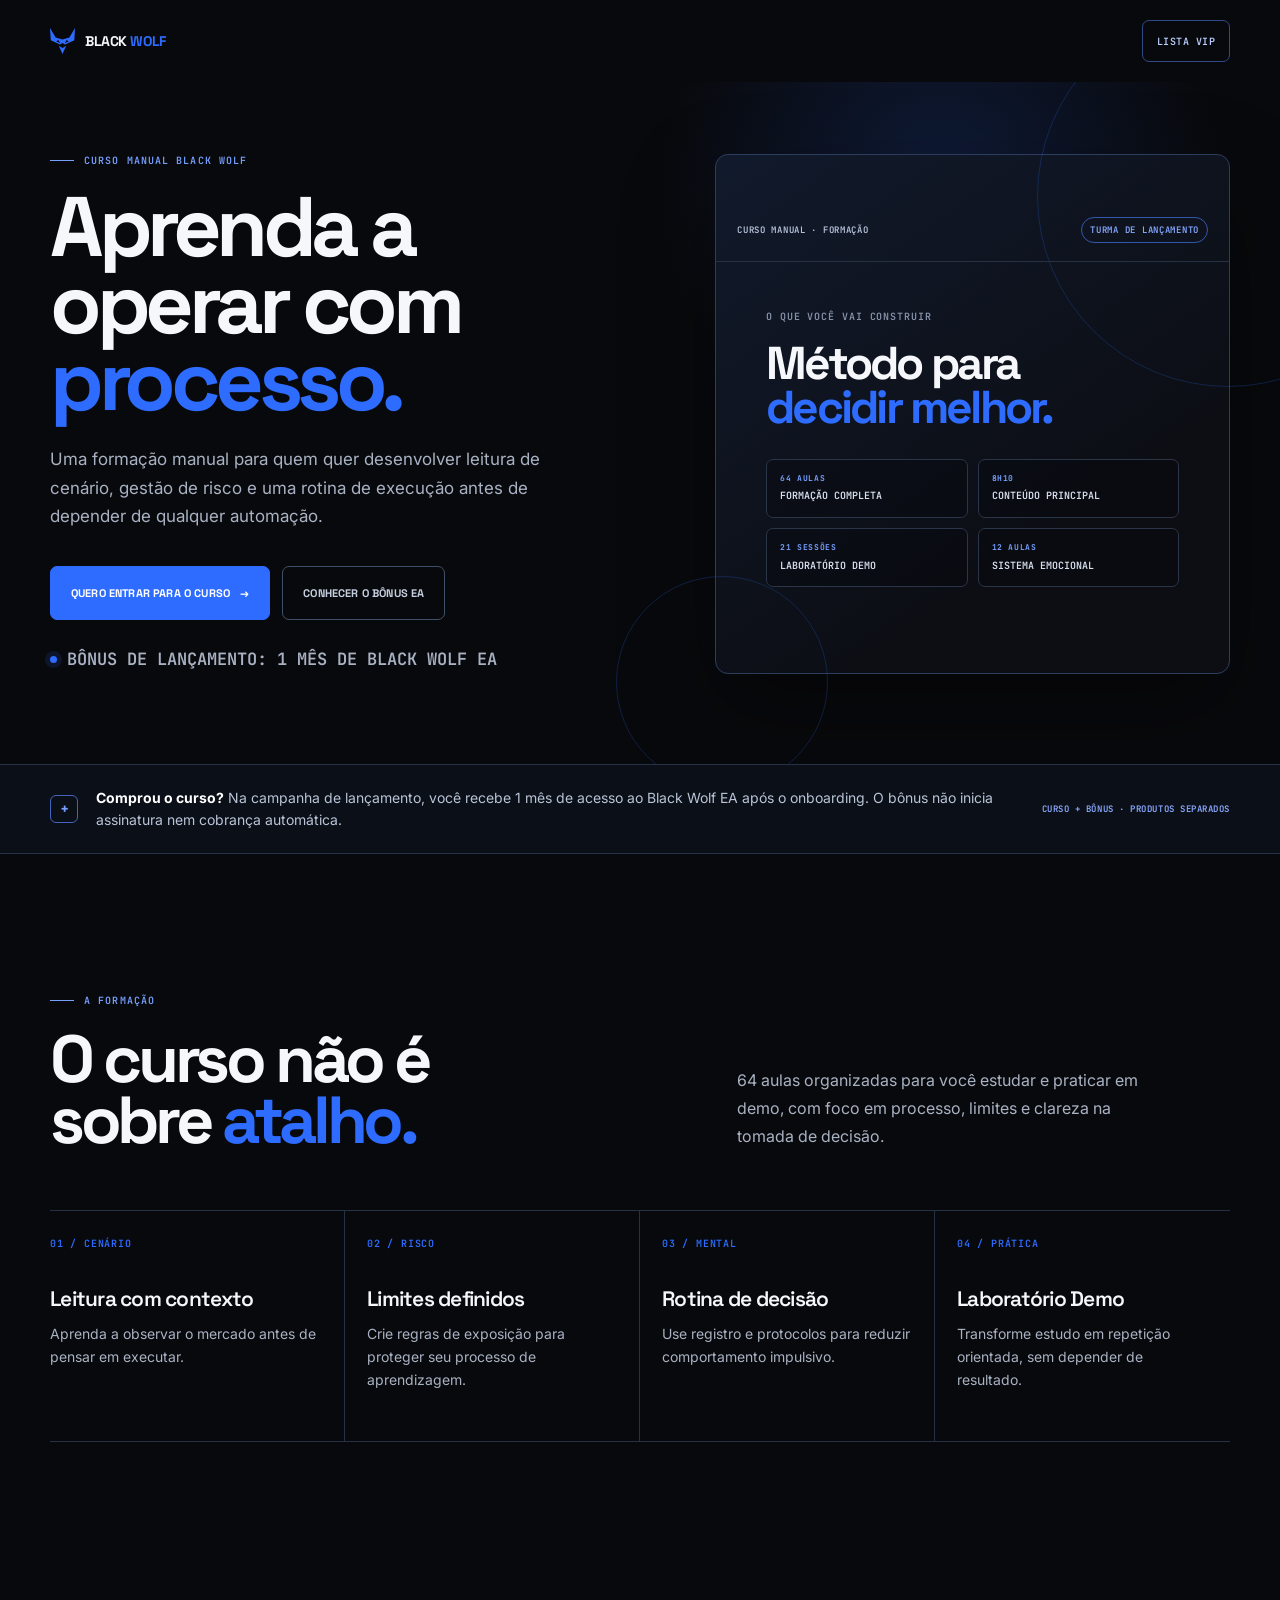
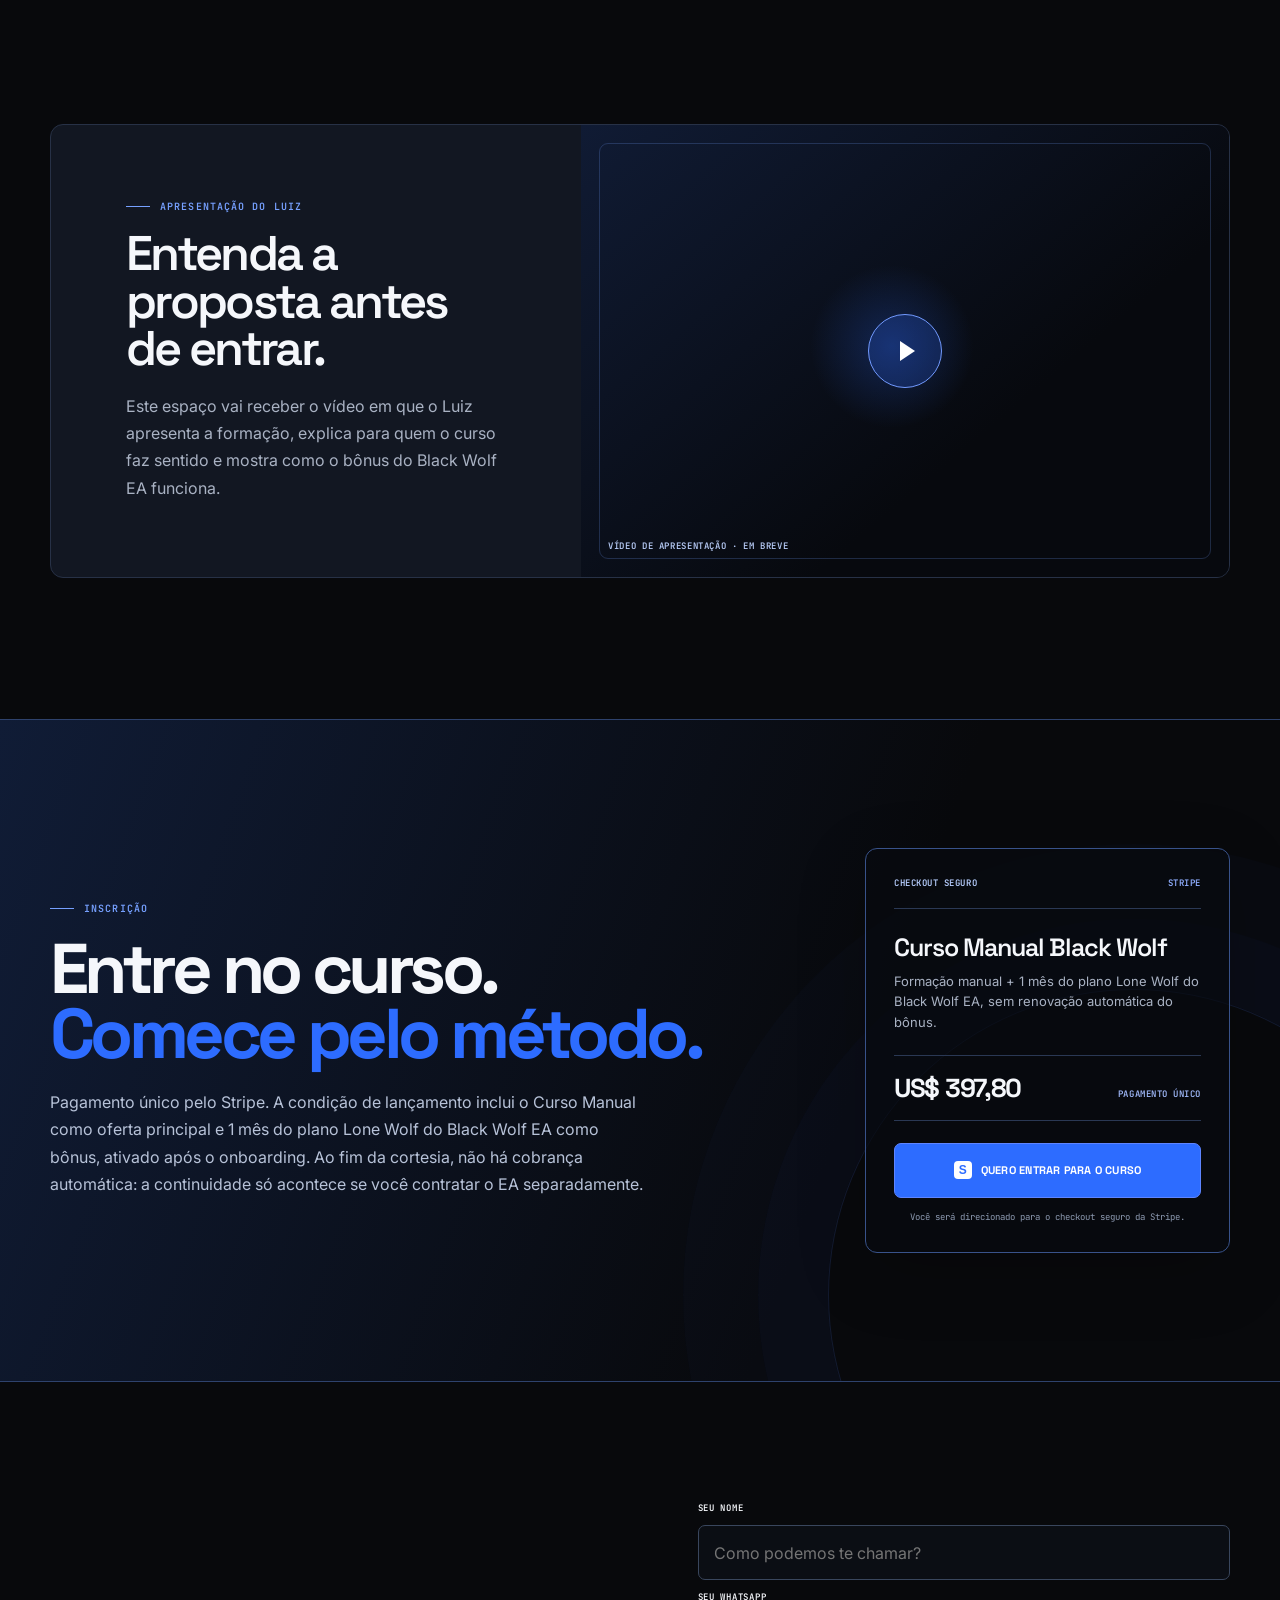
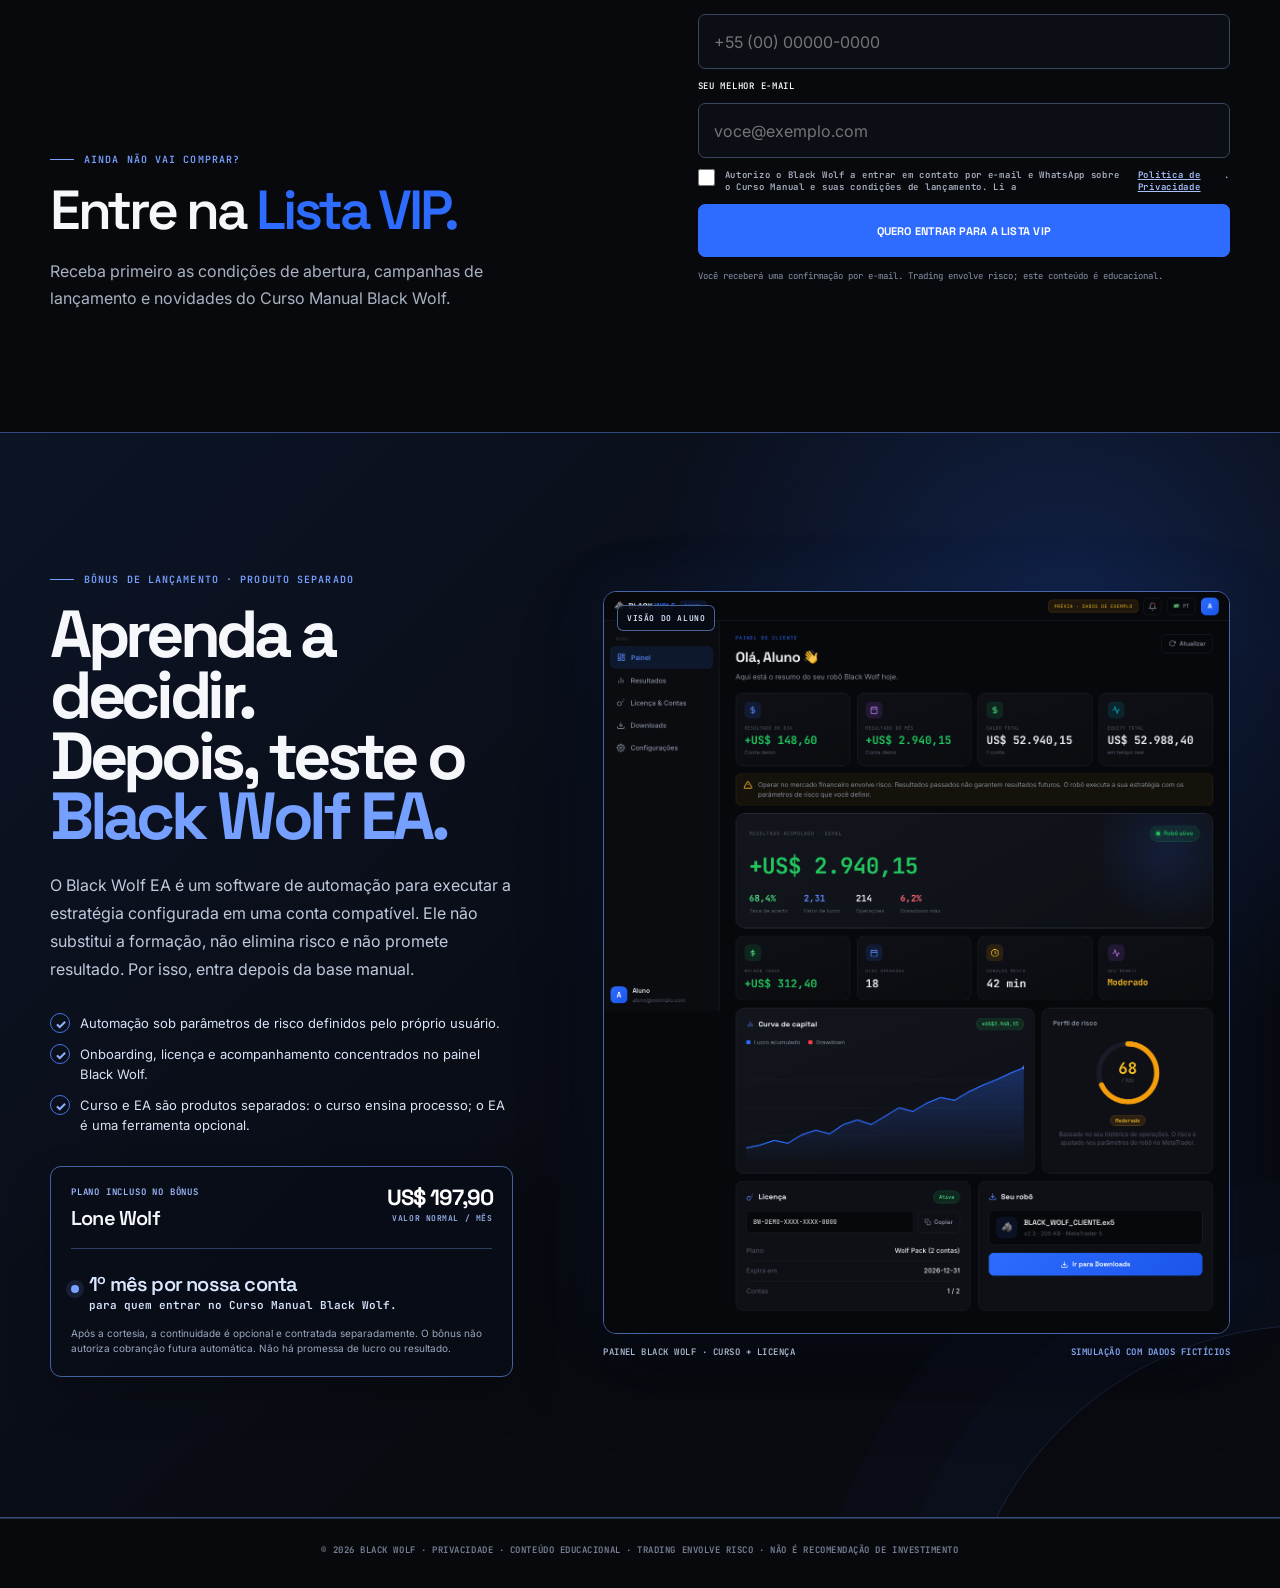
==== commit 51025cb8: "fix: strengthen public course and legal safeguards" ====
--- a/curso/index.html
+++ b/curso/index.html
@@ -39,12 +39,12 @@
   <header class="nav"><a class="brand" href="#inicio" aria-label="Black Wolf, início"><img class="brand-mark" src="assets/blackwolf-mark-official.svg" alt=""><span>BLACK <em>WOLF</em></span></a><a href="#lista">LISTA VIP</a></header>
   <main>
     <section class="hero" id="inicio"><div class="hero-inner"><div class="hero-copy"><p class="eyebrow">CURSO MANUAL BLACK WOLF</p><h1>Aprenda a<br>operar com <span>processo.</span></h1><p>Uma formação manual para quem quer desenvolver leitura de cenário, gestão de risco e uma rotina de execução antes de depender de qualquer automação.</p><div class="hero-actions"><a class="button" href="https://buy.stripe.com/14A28tfdq3WpeodaUXcs805">QUERO ENTRAR PARA O CURSO <b>→</b></a><a class="button secondary" href="#bonus-ea">CONHECER O BÔNUS EA</a></div><p class="bonus-line"><i class="bonus-dot" aria-hidden="true"></i>BÔNUS DE LANÇAMENTO: 1 MÊS DE BLACK WOLF EA</p></div><aside class="course-sheet" aria-label="Resumo da formação"><div class="sheet-top"><span>CURSO MANUAL · FORMAÇÃO</span><span class="sheet-pill">TURMA DE LANÇAMENTO</span></div><div class="sheet-body"><small>O QUE VOCÊ VAI CONSTRUIR</small><h2>Método para<br><em>decidir melhor.</em></h2><div class="sheet-grid"><div><b>64 AULAS</b>FORMAÇÃO COMPLETA</div><div><b>8H10</b>CONTEÚDO PRINCIPAL</div><div><b>21 SESSÕES</b>LABORATÓRIO DEMO</div><div><b>12 AULAS</b>SISTEMA EMOCIONAL</div></div></div></aside></div></section>
-    <section class="offerbar"><div class="offerbar-inner"><i class="offerbar-icon" aria-hidden="true">+</i><p><strong>Comprou o curso?</strong> Na campanha de lançamento, você recebe 1 mês de acesso ao Black Wolf EA após o onboarding.</p><small>CURSO + BÔNUS · PRODUTOS SEPARADOS</small></div></section>
+    <section class="offerbar"><div class="offerbar-inner"><i class="offerbar-icon" aria-hidden="true">+</i><p><strong>Comprou o curso?</strong> Na campanha de lançamento, você recebe 1 mês de acesso ao Black Wolf EA após o onboarding. O bônus não inicia assinatura nem cobrança automática.</p><small>CURSO + BÔNUS · PRODUTOS SEPARADOS</small></div></section>
     <section class="section" id="curso"><div class="section-head"><div><p class="eyebrow">A FORMAÇÃO</p><h2>O curso não é<br>sobre <span>atalho.</span></h2></div><p>64 aulas organizadas para você estudar e praticar em demo, com foco em processo, limites e clareza na tomada de decisão.</p></div><div class="learn-grid"><article><b>01 / CENÁRIO</b><h3>Leitura com contexto</h3><p>Aprenda a observar o mercado antes de pensar em executar.</p></article><article><b>02 / RISCO</b><h3>Limites definidos</h3><p>Crie regras de exposição para proteger seu processo de aprendizagem.</p></article><article><b>03 / MENTAL</b><h3>Rotina de decisão</h3><p>Use registro e protocolos para reduzir comportamento impulsivo.</p></article><article><b>04 / PRÁTICA</b><h3>Laboratório Demo</h3><p>Transforme estudo em repetição orientada, sem depender de resultado.</p></article></div></section>
     <section class="video"><div class="video-card"><div class="video-copy"><p class="eyebrow">APRESENTAÇÃO DO LUIZ</p><h2>Entenda a proposta antes de entrar.</h2><p>Este espaço vai receber o vídeo em que o Luiz apresenta a formação, explica para quem o curso faz sentido e mostra como o bônus do Black Wolf EA funciona.</p></div><div class="video-stage" role="img" aria-label="Espaço reservado para vídeo de apresentação do Luiz"><i class="play" aria-hidden="true"></i><small>VÍDEO DE APRESENTAÇÃO · EM BREVE</small></div></div></section>
-    <section class="checkout" id="compra"><div class="checkout-inner"><div class="checkout-copy"><p class="eyebrow">INSCRIÇÃO</p><h2>Entre no curso.<br><span>Comece pelo método.</span></h2><p>Pagamento único pelo Stripe. A condição de lançamento inclui o Curso Manual como oferta principal e 1 mês do plano Lone Wolf do Black Wolf EA como bônus, ativado após o onboarding.</p></div><aside class="buy" aria-label="Área de checkout Stripe"><div class="buy-top"><span>CHECKOUT SEGURO</span><span>STRIPE</span></div><h3>Curso Manual Black Wolf</h3><p>Formação manual + 1 mês do plano Lone Wolf do Black Wolf EA.</p><div class="buy-price"><strong>US$ 397,80</strong><span>PAGAMENTO ÚNICO</span></div><a class="stripe" href="https://buy.stripe.com/14A28tfdq3WpeodaUXcs805" aria-describedby="stripe-note"><i>S</i> QUERO ENTRAR PARA O CURSO</a><small id="stripe-note">Você será direcionado para o checkout seguro da Stripe.</small></aside></div></section>
+    <section class="checkout" id="compra"><div class="checkout-inner"><div class="checkout-copy"><p class="eyebrow">INSCRIÇÃO</p><h2>Entre no curso.<br><span>Comece pelo método.</span></h2><p>Pagamento único pelo Stripe. A condição de lançamento inclui o Curso Manual como oferta principal e 1 mês do plano Lone Wolf do Black Wolf EA como bônus, ativado após o onboarding. Ao fim da cortesia, não há cobrança automática: a continuidade só acontece se você contratar o EA separadamente.</p></div><aside class="buy" aria-label="Área de checkout Stripe"><div class="buy-top"><span>CHECKOUT SEGURO</span><span>STRIPE</span></div><h3>Curso Manual Black Wolf</h3><p>Formação manual + 1 mês do plano Lone Wolf do Black Wolf EA, sem renovação automática do bônus.</p><div class="buy-price"><strong>US$ 397,80</strong><span>PAGAMENTO ÚNICO</span></div><a class="stripe" href="https://buy.stripe.com/14A28tfdq3WpeodaUXcs805" aria-describedby="stripe-note"><i>S</i> QUERO ENTRAR PARA O CURSO</a><small id="stripe-note">Você será direcionado para o checkout seguro da Stripe.</small></aside></div></section>
     <section class="vip" id="lista"><div class="vip-inner"><div class="vip-copy"><p class="eyebrow">AINDA NÃO VAI COMPRAR?</p><h2>Entre na <span>Lista VIP.</span></h2><p>Receba primeiro as condições de abertura, campanhas de lançamento e novidades do Curso Manual Black Wolf.</p></div><form class="lead-form" id="leadForm" aria-label="Lista VIP"><label for="leadName">SEU NOME</label><input id="leadName" name="name" type="text" autocomplete="name" placeholder="Como podemos te chamar?" required maxlength="120"><label for="leadWhatsapp">SEU WHATSAPP</label><input id="leadWhatsapp" name="whatsapp" type="tel" inputmode="tel" autocomplete="tel" placeholder="+55 (00) 00000-0000" required><label for="leadEmail">SEU MELHOR E-MAIL</label><input id="leadEmail" name="email" type="email" inputmode="email" autocomplete="email" placeholder="voce@exemplo.com" required aria-describedby="form-note"><label class="consent" for="leadConsent"><input id="leadConsent" name="consent" type="checkbox" required>Autorizo o Black Wolf a entrar em contato por e-mail e WhatsApp sobre o Curso Manual e suas condições de lançamento. Li a <a href="https://blackwolfea.com/#privacy" target="_blank" rel="noopener">Política de Privacidade</a>.</label><button id="leadButton" type="submit">QUERO ENTRAR PARA A LISTA VIP</button><p class="form-note" id="form-note">Você receberá uma confirmação por e-mail. Trading envolve risco; este conteúdo é educacional.</p><p class="form-status" id="leadStatus" role="status" aria-live="polite"></p></form></div></section>
-    <section class="ea-bonus" id="bonus-ea" aria-labelledby="ea-title"><div class="ea-bonus-inner"><div class="ea-copy"><p class="eyebrow">BÔNUS DE LANÇAMENTO · PRODUTO SEPARADO</p><h2 id="ea-title">Aprenda a decidir.<br>Depois, teste o <span>Black Wolf EA.</span></h2><p>O Black Wolf EA é um software de automação para executar a estratégia configurada em uma conta compatível. Ele não substitui a formação, não elimina risco e não promete resultado. Por isso, entra depois da base manual.</p><ul class="ea-points"><li>Automação sob parâmetros de risco definidos pelo próprio usuário.</li><li>Onboarding, licença e acompanhamento concentrados no painel Black Wolf.</li><li>Curso e EA são produtos separados: o curso ensina processo; o EA é uma ferramenta opcional.</li></ul><div class="ea-plan" aria-label="Condição do bônus de lançamento"><div class="ea-plan-top"><div><small>PLANO INCLUSO NO BÔNUS</small><strong>Lone Wolf</strong></div><div class="ea-price">US$ 197,90<span>VALOR NORMAL / MÊS</span></div></div><div class="ea-courtesy"><i aria-hidden="true"></i><span><strong>1º mês por nossa conta</strong> para quem entrar no Curso Manual Black Wolf.</span></div><p class="ea-note">Após a cortesia, a continuidade é opcional e contratada separadamente. Não há promessa de lucro ou resultado.</p></div></div><figure class="ea-dashboard"><span class="ea-dashboard-badge">VISÃO DO ALUNO</span><div class="ea-dashboard-frame"><img src="assets/painel-aluno-exato.png" loading="lazy" alt="Painel demonstrativo do aluno Black Wolf com área de curso, licença e controles do acesso."></div><figcaption><span>PAINEL BLACK WOLF · CURSO + LICENÇA</span><span>SIMULAÇÃO COM DADOS FICTÍCIOS</span></figcaption></figure></div></section>
+    <section class="ea-bonus" id="bonus-ea" aria-labelledby="ea-title"><div class="ea-bonus-inner"><div class="ea-copy"><p class="eyebrow">BÔNUS DE LANÇAMENTO · PRODUTO SEPARADO</p><h2 id="ea-title">Aprenda a decidir.<br>Depois, teste o <span>Black Wolf EA.</span></h2><p>O Black Wolf EA é um software de automação para executar a estratégia configurada em uma conta compatível. Ele não substitui a formação, não elimina risco e não promete resultado. Por isso, entra depois da base manual.</p><ul class="ea-points"><li>Automação sob parâmetros de risco definidos pelo próprio usuário.</li><li>Onboarding, licença e acompanhamento concentrados no painel Black Wolf.</li><li>Curso e EA são produtos separados: o curso ensina processo; o EA é uma ferramenta opcional.</li></ul><div class="ea-plan" aria-label="Condição do bônus de lançamento"><div class="ea-plan-top"><div><small>PLANO INCLUSO NO BÔNUS</small><strong>Lone Wolf</strong></div><div class="ea-price">US$ 197,90<span>VALOR NORMAL / MÊS</span></div></div><div class="ea-courtesy"><i aria-hidden="true"></i><span><strong>1º mês por nossa conta</strong> para quem entrar no Curso Manual Black Wolf.</span></div><p class="ea-note">Ap&oacute;s a cortesia, a continuidade &eacute; opcional e contratada separadamente. O b&ocirc;nus n&atilde;o autoriza cobran&ccedil;&atilde;o futura autom&aacute;tica. N&atilde;o h&aacute; promessa de lucro ou resultado.</p></div></div><figure class="ea-dashboard"><span class="ea-dashboard-badge">VISÃO DO ALUNO</span><div class="ea-dashboard-frame"><img src="assets/painel-aluno-exato.png" loading="lazy" alt="Painel demonstrativo do aluno Black Wolf com área de curso, licença e controles do acesso."></div><figcaption><span>PAINEL BLACK WOLF · CURSO + LICENÇA</span><span>SIMULAÇÃO COM DADOS FICTÍCIOS</span></figcaption></figure></div></section>
   </main>
   <footer class="foot">© 2026 BLACK WOLF · <a href="https://blackwolfea.com/#privacy" target="_blank" rel="noopener">PRIVACIDADE</a> · CONTEÚDO EDUCACIONAL · TRADING ENVOLVE RISCO · NÃO É RECOMENDAÇÃO DE INVESTIMENTO</footer>
   <script>
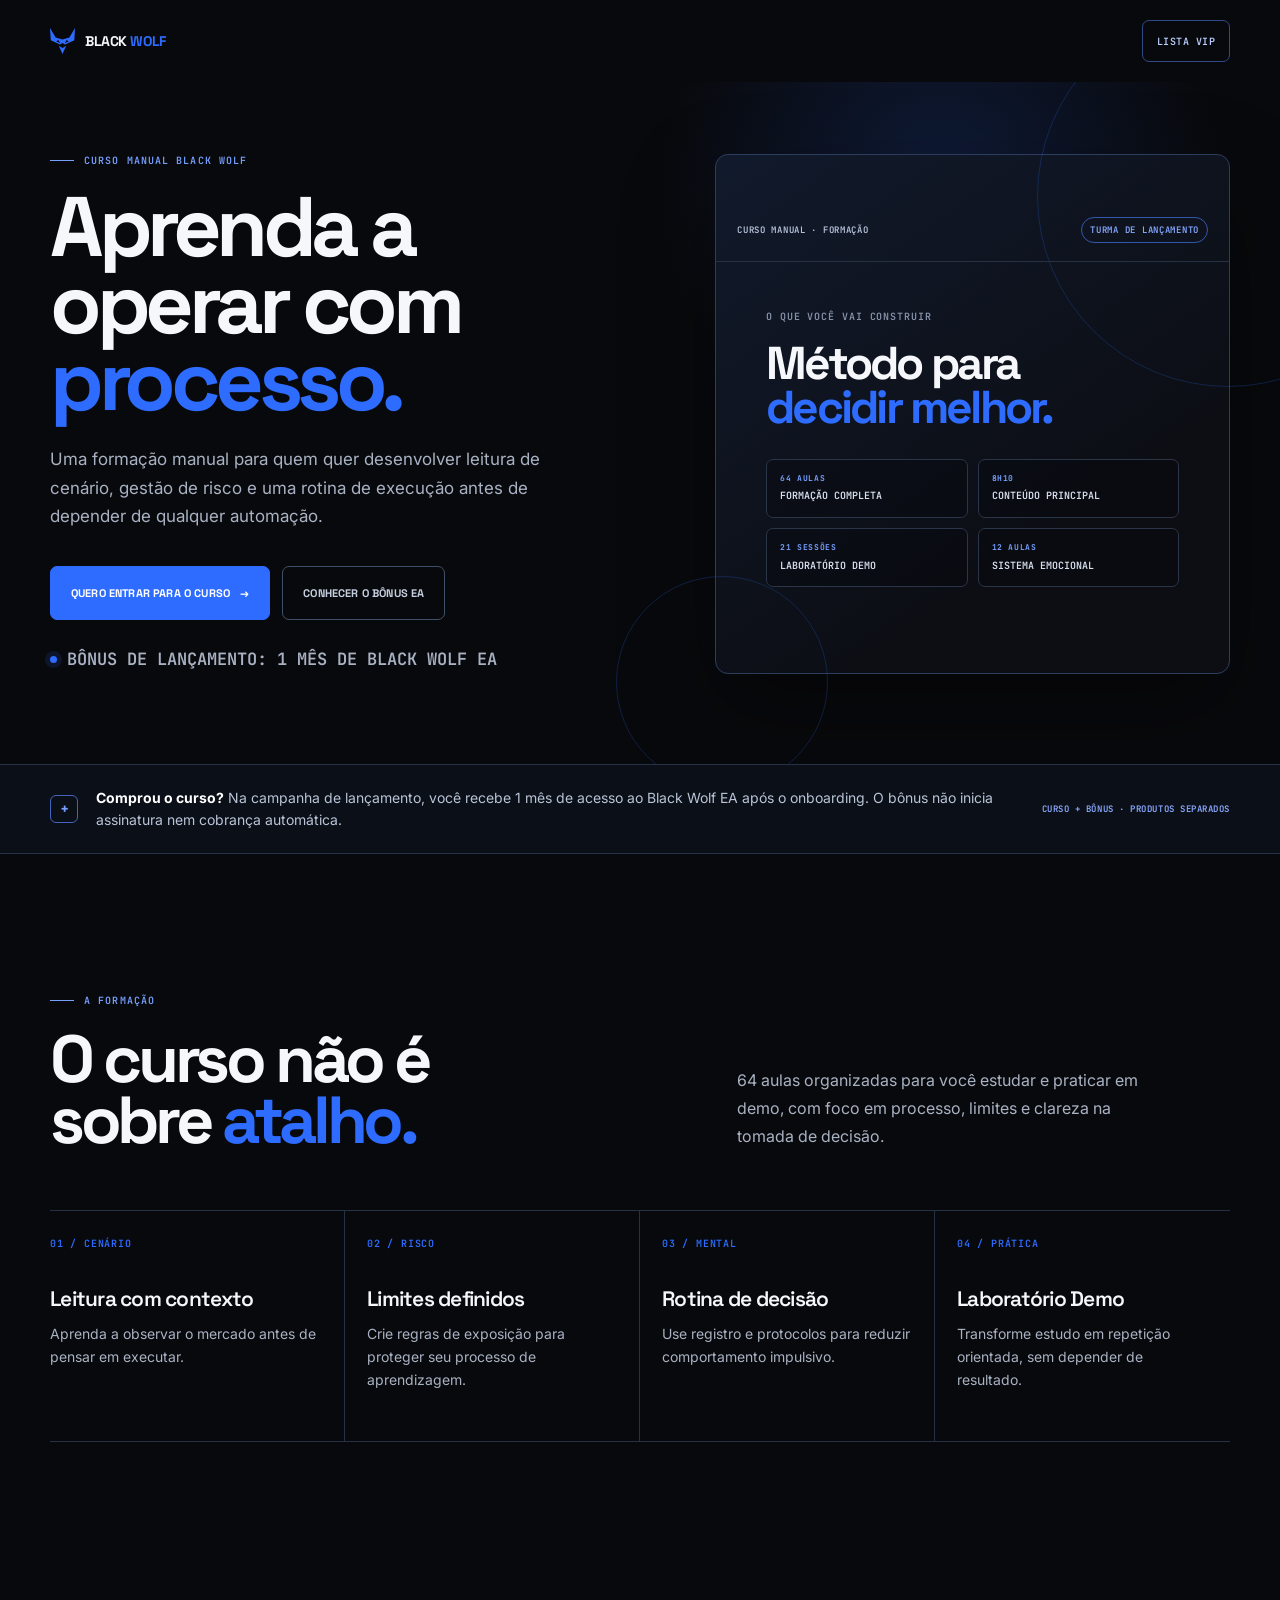
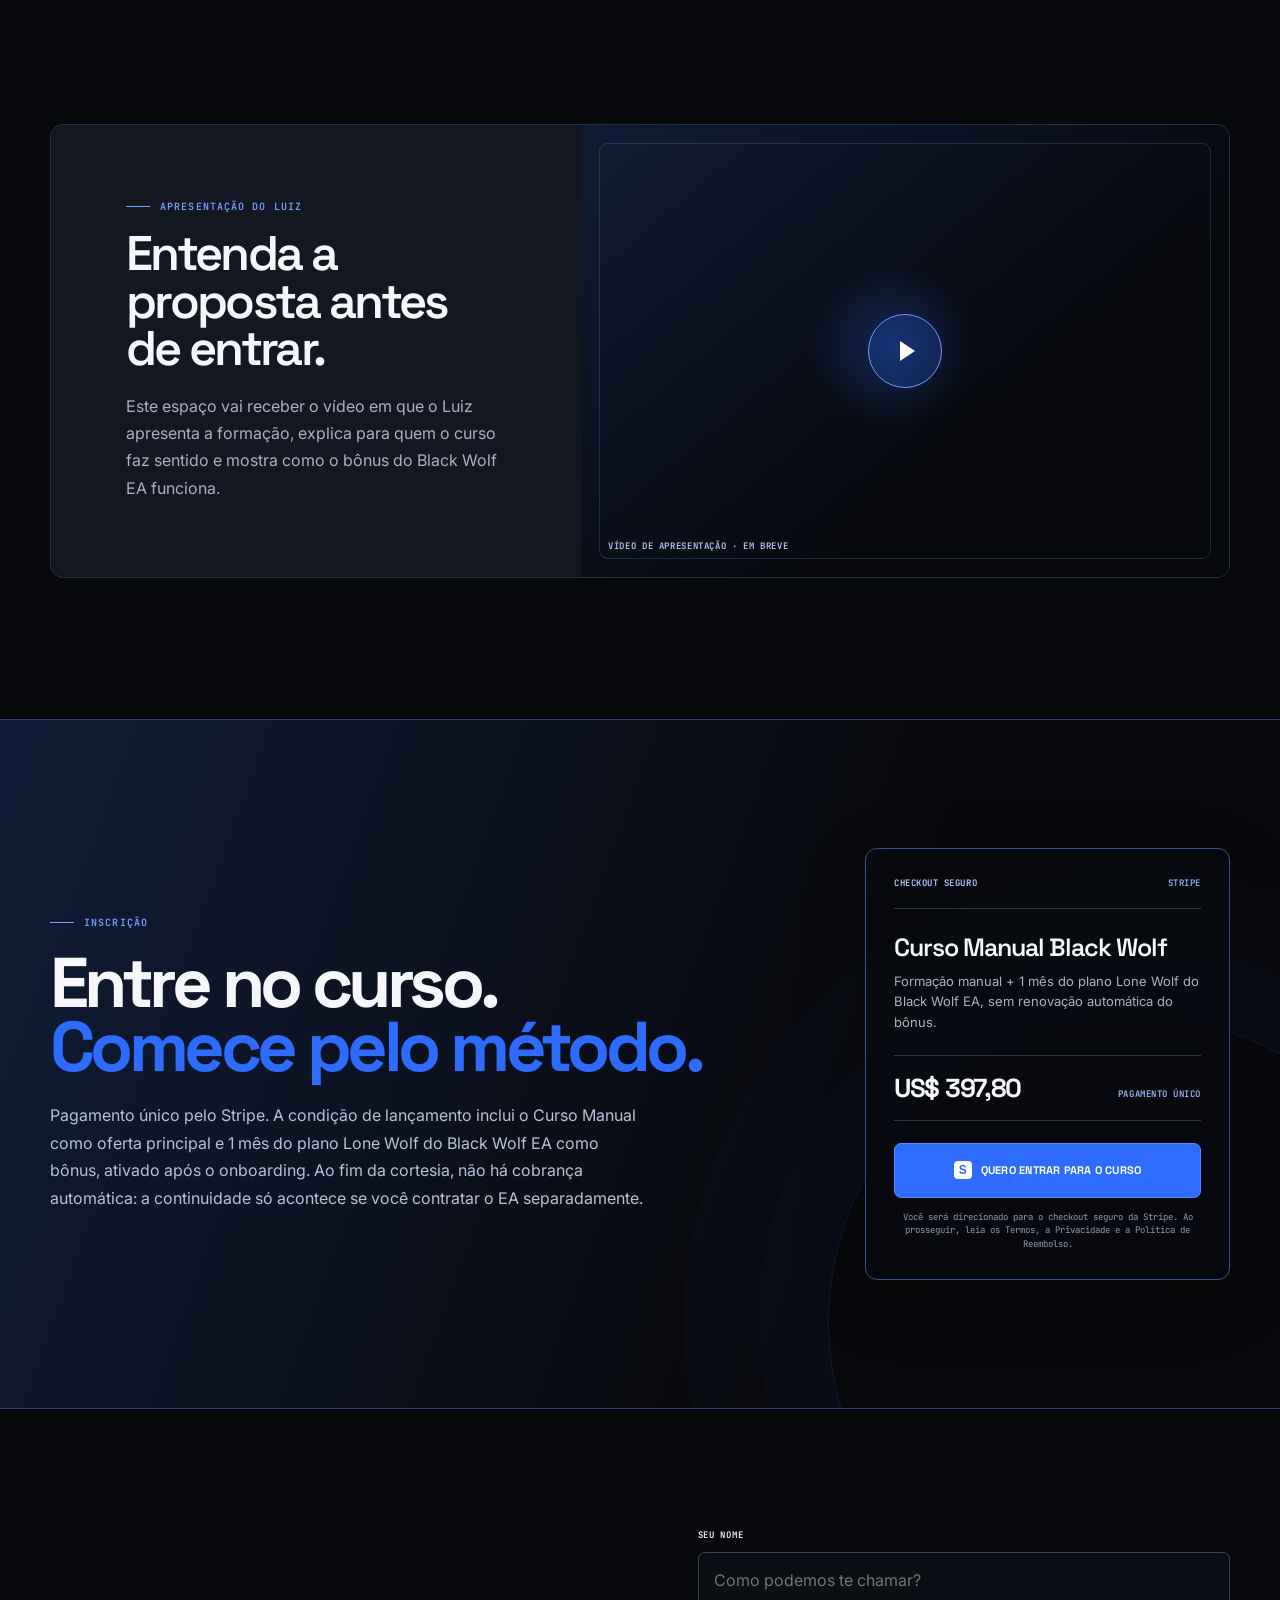
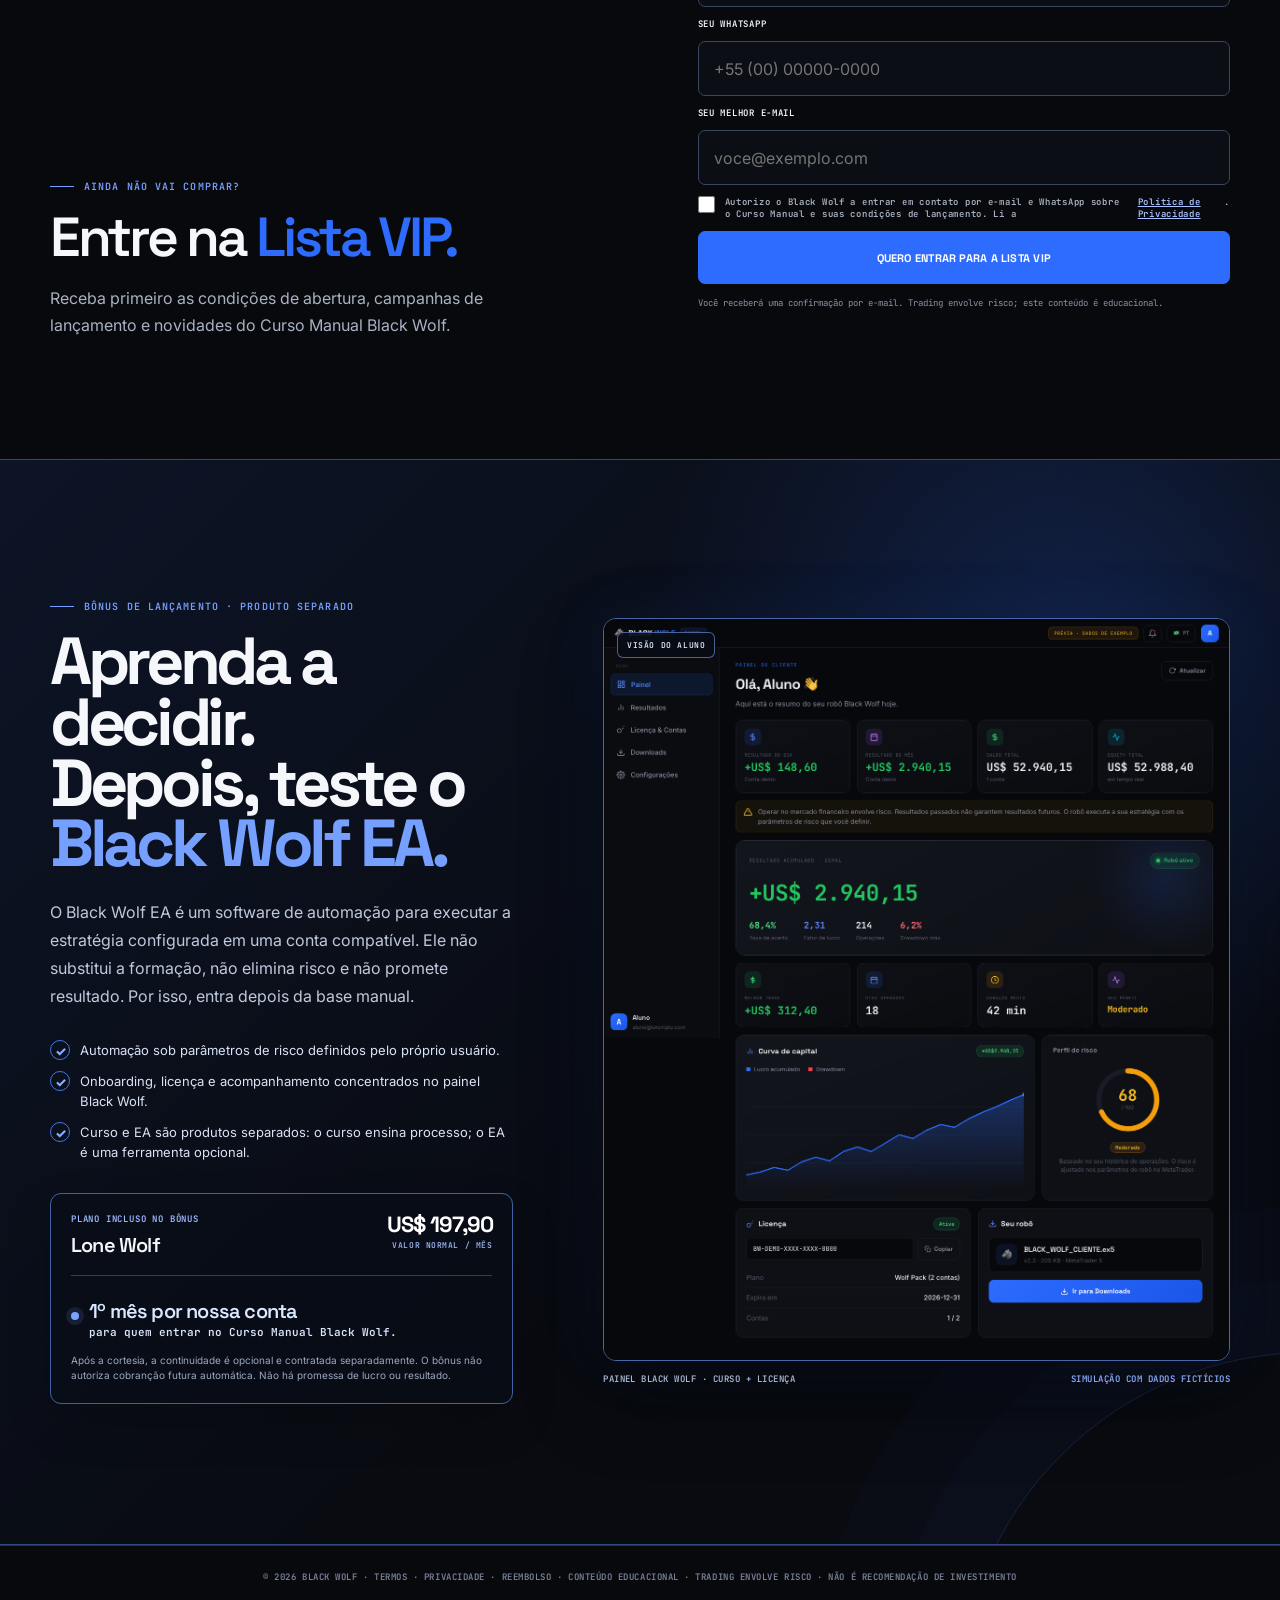
==== commit b3dc89d5: "fix: remove affiliate tracking and expose course policies" ====
--- a/curso/index.html
+++ b/curso/index.html
@@ -42,11 +42,11 @@
     <section class="offerbar"><div class="offerbar-inner"><i class="offerbar-icon" aria-hidden="true">+</i><p><strong>Comprou o curso?</strong> Na campanha de lançamento, você recebe 1 mês de acesso ao Black Wolf EA após o onboarding. O bônus não inicia assinatura nem cobrança automática.</p><small>CURSO + BÔNUS · PRODUTOS SEPARADOS</small></div></section>
     <section class="section" id="curso"><div class="section-head"><div><p class="eyebrow">A FORMAÇÃO</p><h2>O curso não é<br>sobre <span>atalho.</span></h2></div><p>64 aulas organizadas para você estudar e praticar em demo, com foco em processo, limites e clareza na tomada de decisão.</p></div><div class="learn-grid"><article><b>01 / CENÁRIO</b><h3>Leitura com contexto</h3><p>Aprenda a observar o mercado antes de pensar em executar.</p></article><article><b>02 / RISCO</b><h3>Limites definidos</h3><p>Crie regras de exposição para proteger seu processo de aprendizagem.</p></article><article><b>03 / MENTAL</b><h3>Rotina de decisão</h3><p>Use registro e protocolos para reduzir comportamento impulsivo.</p></article><article><b>04 / PRÁTICA</b><h3>Laboratório Demo</h3><p>Transforme estudo em repetição orientada, sem depender de resultado.</p></article></div></section>
     <section class="video"><div class="video-card"><div class="video-copy"><p class="eyebrow">APRESENTAÇÃO DO LUIZ</p><h2>Entenda a proposta antes de entrar.</h2><p>Este espaço vai receber o vídeo em que o Luiz apresenta a formação, explica para quem o curso faz sentido e mostra como o bônus do Black Wolf EA funciona.</p></div><div class="video-stage" role="img" aria-label="Espaço reservado para vídeo de apresentação do Luiz"><i class="play" aria-hidden="true"></i><small>VÍDEO DE APRESENTAÇÃO · EM BREVE</small></div></div></section>
-    <section class="checkout" id="compra"><div class="checkout-inner"><div class="checkout-copy"><p class="eyebrow">INSCRIÇÃO</p><h2>Entre no curso.<br><span>Comece pelo método.</span></h2><p>Pagamento único pelo Stripe. A condição de lançamento inclui o Curso Manual como oferta principal e 1 mês do plano Lone Wolf do Black Wolf EA como bônus, ativado após o onboarding. Ao fim da cortesia, não há cobrança automática: a continuidade só acontece se você contratar o EA separadamente.</p></div><aside class="buy" aria-label="Área de checkout Stripe"><div class="buy-top"><span>CHECKOUT SEGURO</span><span>STRIPE</span></div><h3>Curso Manual Black Wolf</h3><p>Formação manual + 1 mês do plano Lone Wolf do Black Wolf EA, sem renovação automática do bônus.</p><div class="buy-price"><strong>US$ 397,80</strong><span>PAGAMENTO ÚNICO</span></div><a class="stripe" href="https://buy.stripe.com/14A28tfdq3WpeodaUXcs805" aria-describedby="stripe-note"><i>S</i> QUERO ENTRAR PARA O CURSO</a><small id="stripe-note">Você será direcionado para o checkout seguro da Stripe.</small></aside></div></section>
+    <section class="checkout" id="compra"><div class="checkout-inner"><div class="checkout-copy"><p class="eyebrow">INSCRIÇÃO</p><h2>Entre no curso.<br><span>Comece pelo método.</span></h2><p>Pagamento único pelo Stripe. A condição de lançamento inclui o Curso Manual como oferta principal e 1 mês do plano Lone Wolf do Black Wolf EA como bônus, ativado após o onboarding. Ao fim da cortesia, não há cobrança automática: a continuidade só acontece se você contratar o EA separadamente.</p></div><aside class="buy" aria-label="Área de checkout Stripe"><div class="buy-top"><span>CHECKOUT SEGURO</span><span>STRIPE</span></div><h3>Curso Manual Black Wolf</h3><p>Formação manual + 1 mês do plano Lone Wolf do Black Wolf EA, sem renovação automática do bônus.</p><div class="buy-price"><strong>US$ 397,80</strong><span>PAGAMENTO ÚNICO</span></div><a class="stripe" href="https://buy.stripe.com/14A28tfdq3WpeodaUXcs805" aria-describedby="stripe-note"><i>S</i> QUERO ENTRAR PARA O CURSO</a><small id="stripe-note">Você será direcionado para o checkout seguro da Stripe. Ao prosseguir, leia os <a href="https://blackwolfea.com/#terms" target="_blank" rel="noopener">Termos</a>, a <a href="https://blackwolfea.com/#privacy" target="_blank" rel="noopener">Privacidade</a> e a <a href="https://blackwolfea.com/#refund" target="_blank" rel="noopener">Política de Reembolso</a>.</small></aside></div></section>
     <section class="vip" id="lista"><div class="vip-inner"><div class="vip-copy"><p class="eyebrow">AINDA NÃO VAI COMPRAR?</p><h2>Entre na <span>Lista VIP.</span></h2><p>Receba primeiro as condições de abertura, campanhas de lançamento e novidades do Curso Manual Black Wolf.</p></div><form class="lead-form" id="leadForm" aria-label="Lista VIP"><label for="leadName">SEU NOME</label><input id="leadName" name="name" type="text" autocomplete="name" placeholder="Como podemos te chamar?" required maxlength="120"><label for="leadWhatsapp">SEU WHATSAPP</label><input id="leadWhatsapp" name="whatsapp" type="tel" inputmode="tel" autocomplete="tel" placeholder="+55 (00) 00000-0000" required><label for="leadEmail">SEU MELHOR E-MAIL</label><input id="leadEmail" name="email" type="email" inputmode="email" autocomplete="email" placeholder="voce@exemplo.com" required aria-describedby="form-note"><label class="consent" for="leadConsent"><input id="leadConsent" name="consent" type="checkbox" required>Autorizo o Black Wolf a entrar em contato por e-mail e WhatsApp sobre o Curso Manual e suas condições de lançamento. Li a <a href="https://blackwolfea.com/#privacy" target="_blank" rel="noopener">Política de Privacidade</a>.</label><button id="leadButton" type="submit">QUERO ENTRAR PARA A LISTA VIP</button><p class="form-note" id="form-note">Você receberá uma confirmação por e-mail. Trading envolve risco; este conteúdo é educacional.</p><p class="form-status" id="leadStatus" role="status" aria-live="polite"></p></form></div></section>
     <section class="ea-bonus" id="bonus-ea" aria-labelledby="ea-title"><div class="ea-bonus-inner"><div class="ea-copy"><p class="eyebrow">BÔNUS DE LANÇAMENTO · PRODUTO SEPARADO</p><h2 id="ea-title">Aprenda a decidir.<br>Depois, teste o <span>Black Wolf EA.</span></h2><p>O Black Wolf EA é um software de automação para executar a estratégia configurada em uma conta compatível. Ele não substitui a formação, não elimina risco e não promete resultado. Por isso, entra depois da base manual.</p><ul class="ea-points"><li>Automação sob parâmetros de risco definidos pelo próprio usuário.</li><li>Onboarding, licença e acompanhamento concentrados no painel Black Wolf.</li><li>Curso e EA são produtos separados: o curso ensina processo; o EA é uma ferramenta opcional.</li></ul><div class="ea-plan" aria-label="Condição do bônus de lançamento"><div class="ea-plan-top"><div><small>PLANO INCLUSO NO BÔNUS</small><strong>Lone Wolf</strong></div><div class="ea-price">US$ 197,90<span>VALOR NORMAL / MÊS</span></div></div><div class="ea-courtesy"><i aria-hidden="true"></i><span><strong>1º mês por nossa conta</strong> para quem entrar no Curso Manual Black Wolf.</span></div><p class="ea-note">Ap&oacute;s a cortesia, a continuidade &eacute; opcional e contratada separadamente. O b&ocirc;nus n&atilde;o autoriza cobran&ccedil;&atilde;o futura autom&aacute;tica. N&atilde;o h&aacute; promessa de lucro ou resultado.</p></div></div><figure class="ea-dashboard"><span class="ea-dashboard-badge">VISÃO DO ALUNO</span><div class="ea-dashboard-frame"><img src="assets/painel-aluno-exato.png" loading="lazy" alt="Painel demonstrativo do aluno Black Wolf com área de curso, licença e controles do acesso."></div><figcaption><span>PAINEL BLACK WOLF · CURSO + LICENÇA</span><span>SIMULAÇÃO COM DADOS FICTÍCIOS</span></figcaption></figure></div></section>
   </main>
-  <footer class="foot">© 2026 BLACK WOLF · <a href="https://blackwolfea.com/#privacy" target="_blank" rel="noopener">PRIVACIDADE</a> · CONTEÚDO EDUCACIONAL · TRADING ENVOLVE RISCO · NÃO É RECOMENDAÇÃO DE INVESTIMENTO</footer>
+  <footer class="foot">© 2026 BLACK WOLF · <a href="https://blackwolfea.com/#terms" target="_blank" rel="noopener">TERMOS</a> · <a href="https://blackwolfea.com/#privacy" target="_blank" rel="noopener">PRIVACIDADE</a> · <a href="https://blackwolfea.com/#refund" target="_blank" rel="noopener">REEMBOLSO</a> · CONTEÚDO EDUCACIONAL · TRADING ENVOLVE RISCO · NÃO É RECOMENDAÇÃO DE INVESTIMENTO</footer>
   <script>
     (function () {
       var form = document.getElementById('leadForm');
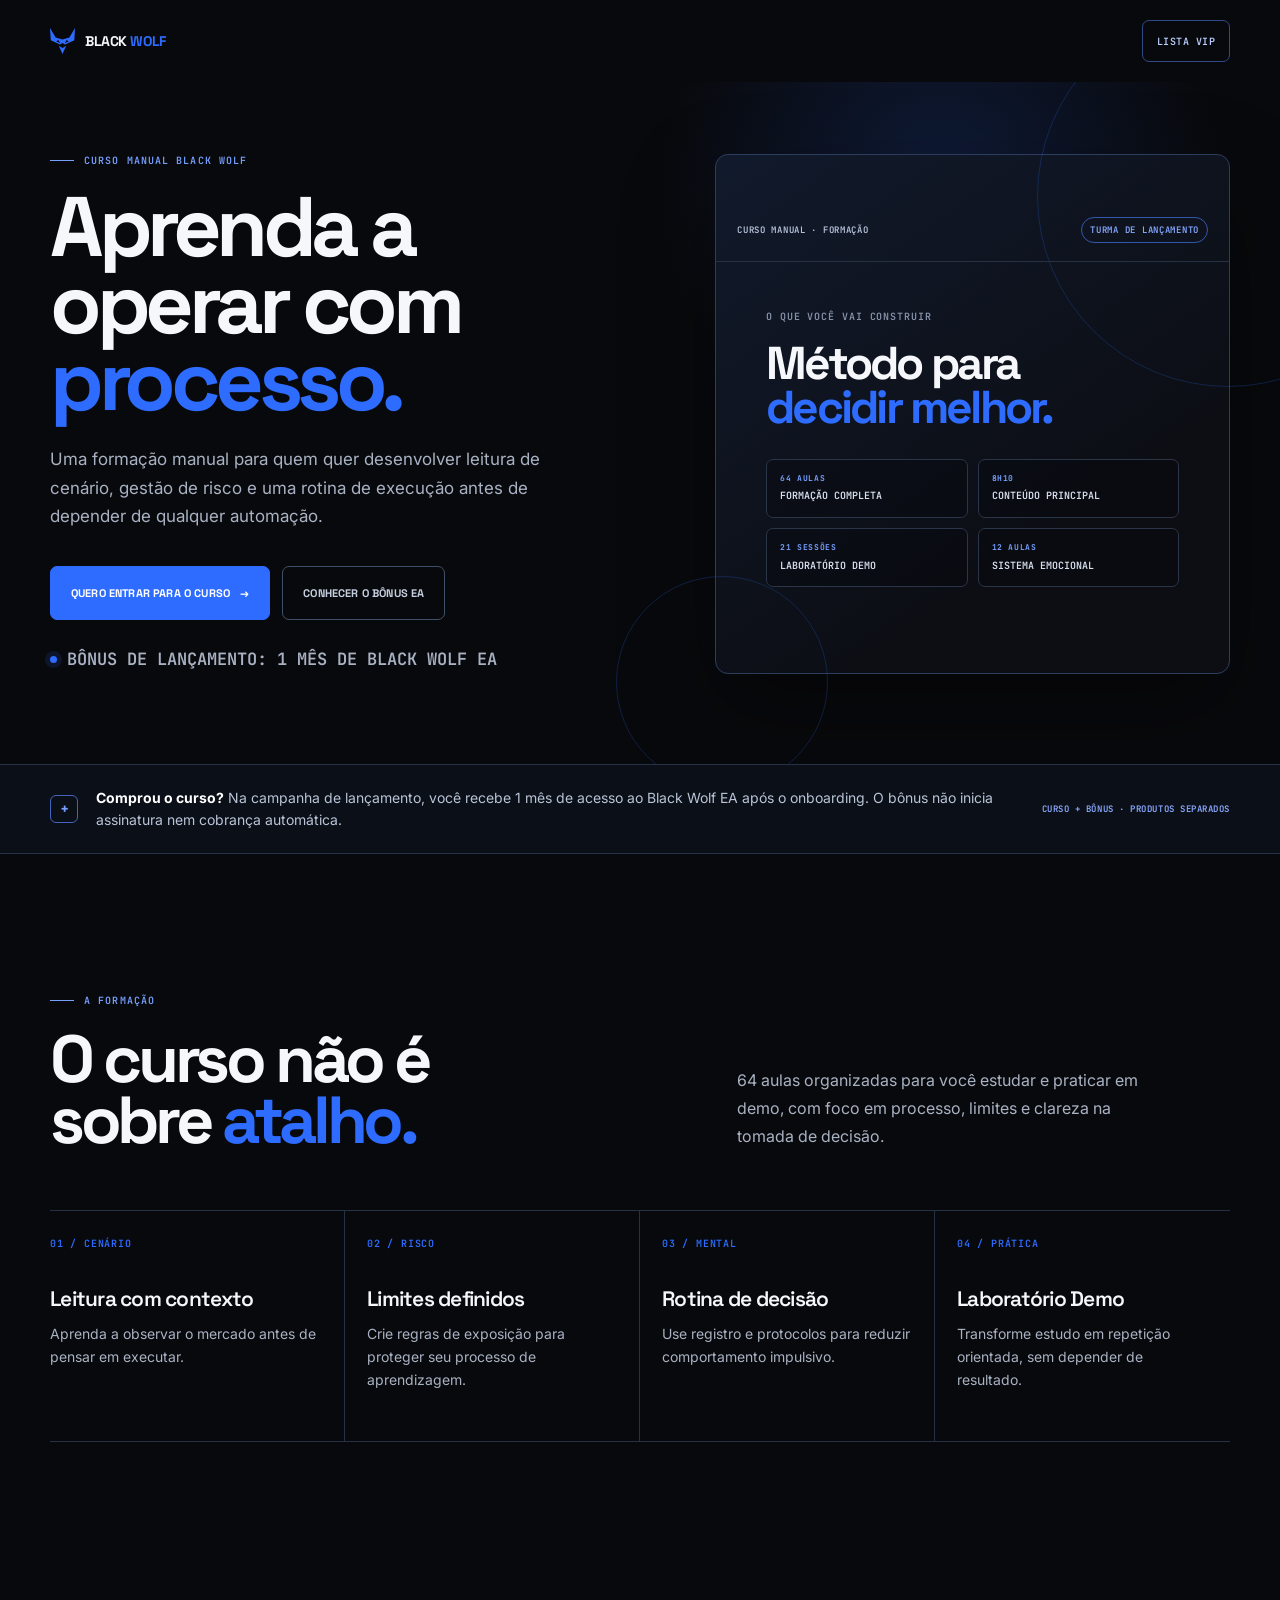
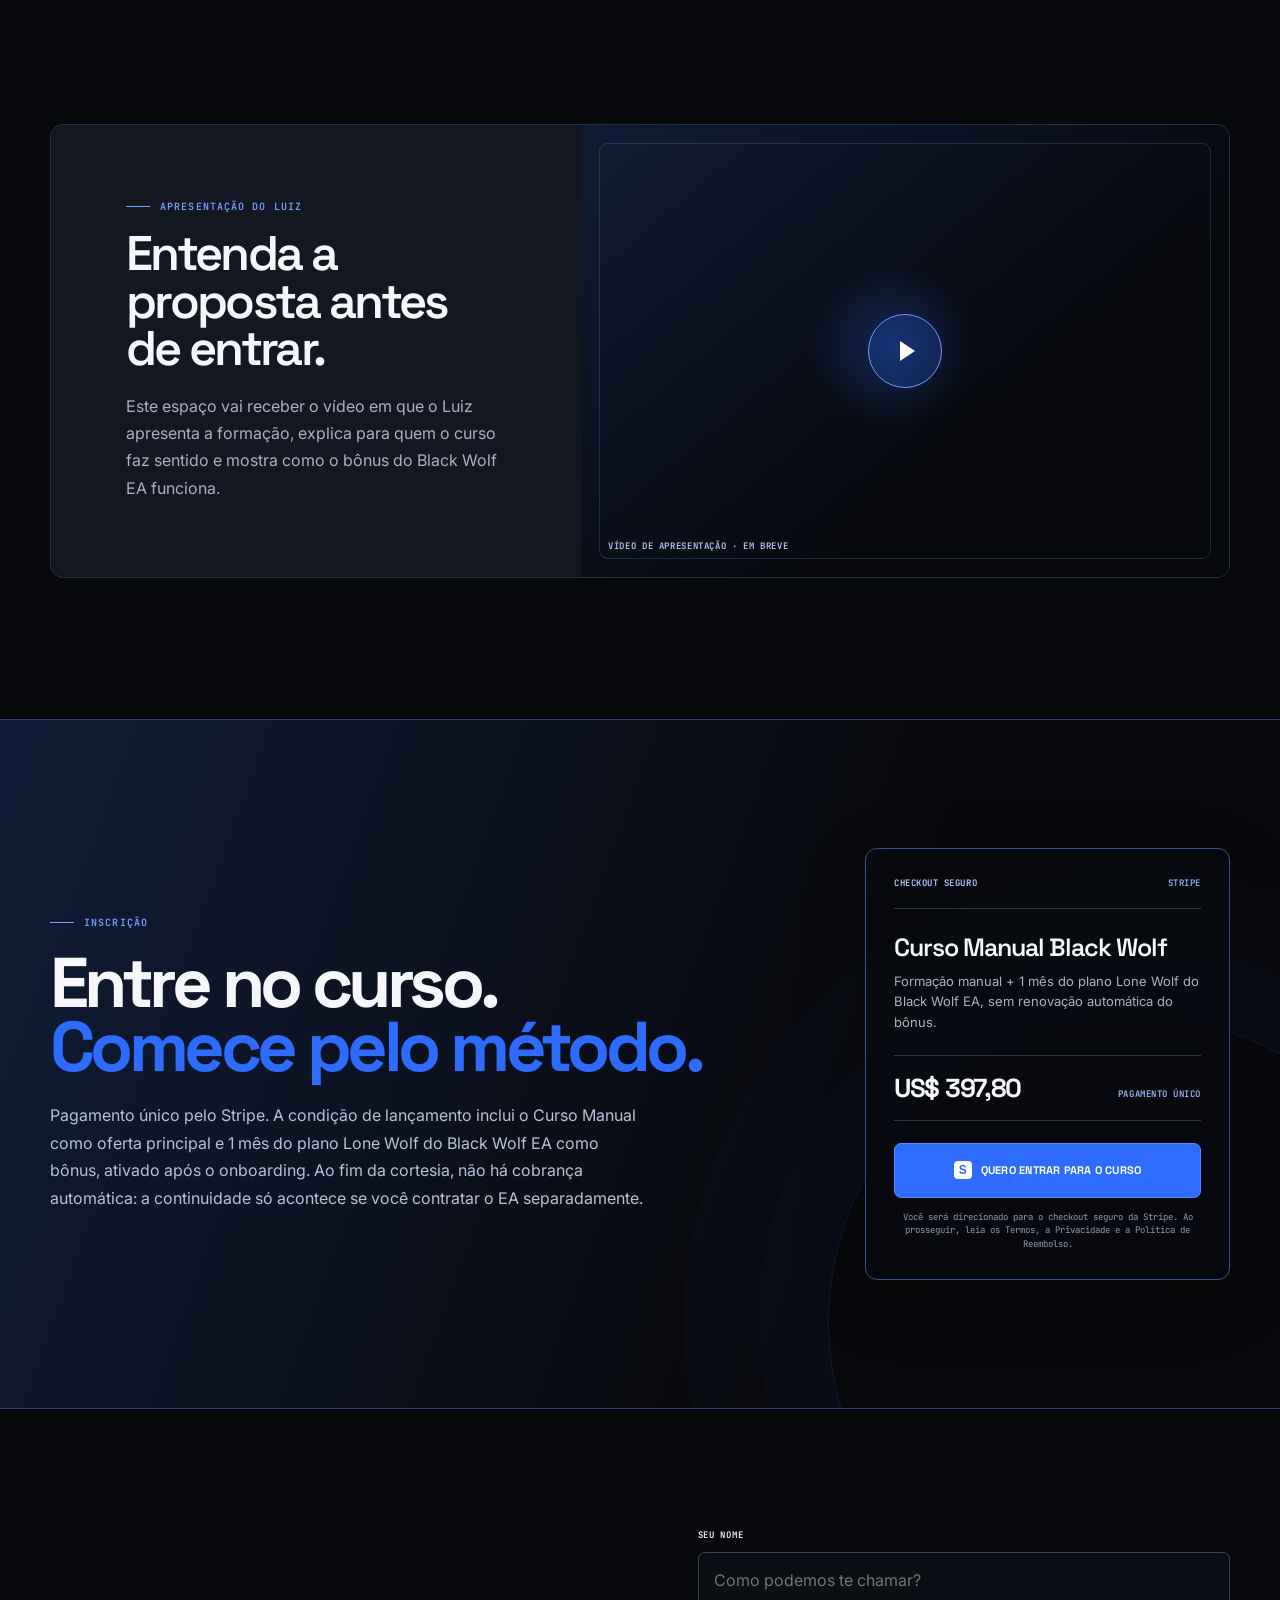
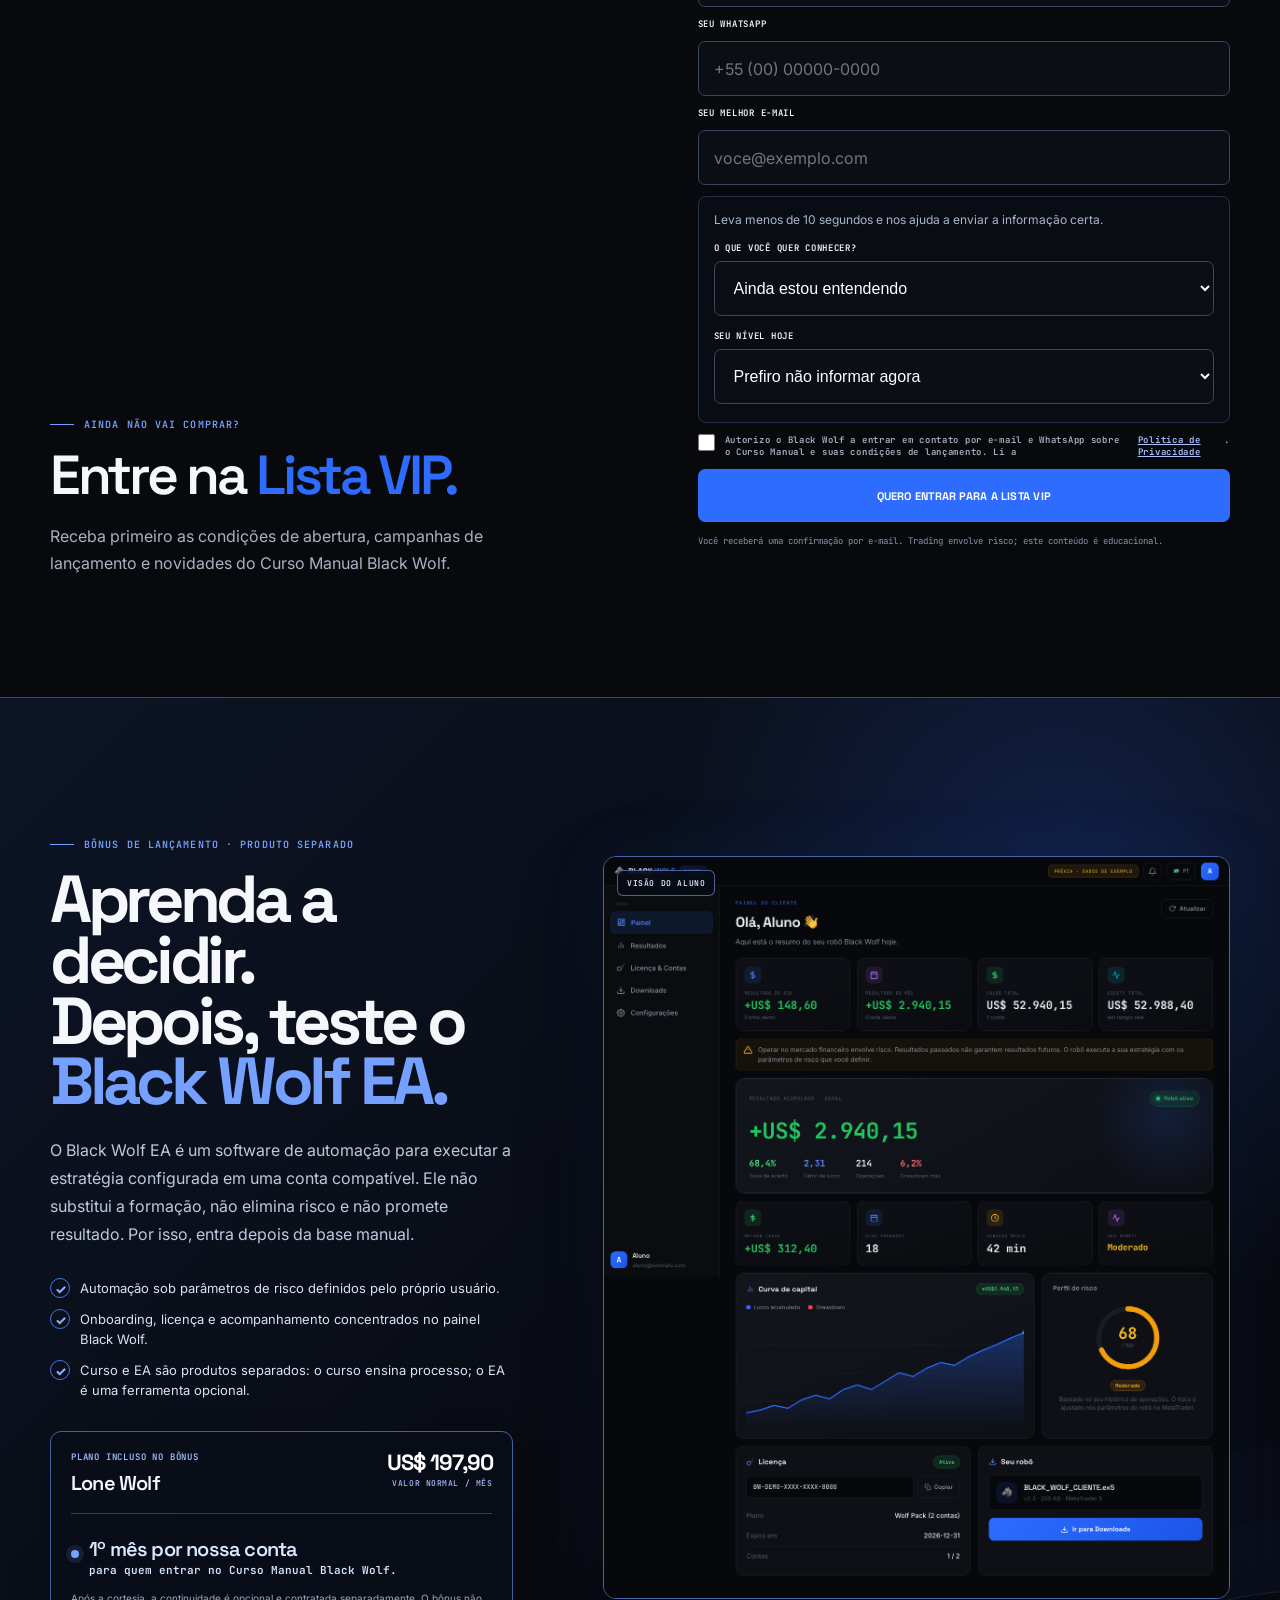
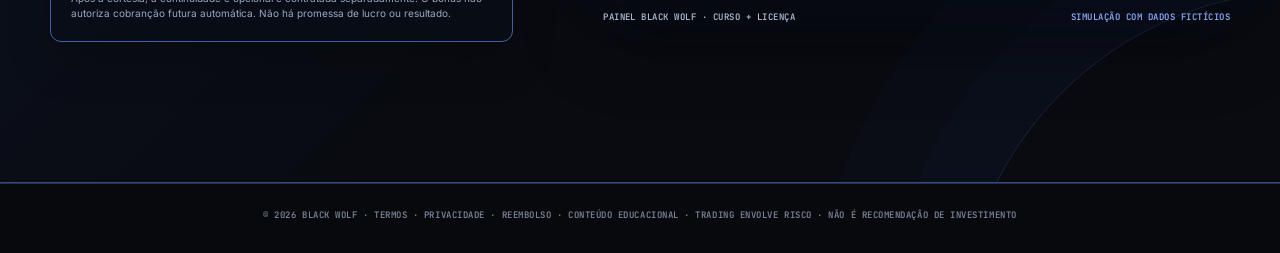
==== commit 2e16f05c: "feat(curso): qualify VIP leads progressively" ====
--- a/curso/index.html
+++ b/curso/index.html
@@ -26,7 +26,7 @@
     .panel-exact{padding:clamp(72px,10vw,132px) 0 0;background:#07080b;border-top:1px solid var(--line)}.panel-exact-inner{width:min(1340px,calc(100vw - 48px));margin:auto}.panel-exact img{display:block;width:100%;height:auto;border:1px solid #1e222c;border-bottom:0}.panel-exact-note{margin:0;padding:10px 0 18px;color:#758097;text-align:center;font:500 8px/1.45 'JetBrains Mono',monospace;letter-spacing:.05em}
     .video{width:var(--page);margin:auto;padding:clamp(88px,11vw,142px) 0}.video-card{display:grid;grid-template-columns:.9fr 1.1fr;min-height:360px;border:1px solid var(--line);border-radius:13px;overflow:hidden;background:var(--surface-2)}.video-copy{display:flex;flex-direction:column;justify-content:center;padding:clamp(35px,6vw,75px)}.video-copy h2{margin:17px 0 0;font:600 clamp(2.3rem,3.8vw,4.1rem)/.98 'Space Grotesk',sans-serif;letter-spacing:-.055em}.video-copy p:not(.eyebrow){max-width:435px;margin:20px 0 0;color:var(--muted);line-height:1.7}.video-stage{position:relative;display:grid;place-items:center;min-height:300px;background:radial-gradient(circle at 48% 49%,rgba(45,108,255,.25),transparent 20%),linear-gradient(140deg,#101b34,#07090e 65%)}.video-stage:before{content:"";position:absolute;inset:18px;border:1px solid rgba(116,160,255,.22);border-radius:9px}.play{position:relative;display:grid;place-items:center;width:74px;height:74px;border:1px solid #729aff;border-radius:50%;background:rgba(45,108,255,.2);transition:.2s var(--ease)}.play:hover{transform:scale(1.05);background:rgba(45,108,255,.36)}.play:after{content:"";margin-left:5px;border-block:10px solid transparent;border-left:15px solid #fff}.video-stage small{position:absolute;bottom:25px;left:27px;color:#b6caf5;font:600 9px 'JetBrains Mono',monospace;letter-spacing:.07em}
     .checkout{position:relative;overflow:hidden;border-block:1px solid #2e426d;background:linear-gradient(110deg,#101c36,#08090c 65%)}.checkout:after{content:"";position:absolute;right:-160px;bottom:-220px;width:610px;height:610px;border:1px solid rgba(82,129,255,.15);border-radius:50%;box-shadow:0 0 0 70px rgba(45,108,255,.025),0 0 0 145px rgba(45,108,255,.02)}.checkout-inner{position:relative;z-index:1;display:grid;grid-template-columns:1fr 365px;gap:60px;align-items:center;width:var(--page);margin:auto;padding:clamp(88px,10vw,128px) 0}.checkout h2{font-size:clamp(3rem,5.5vw,5.6rem)}.checkout-copy>p:not(.eyebrow){max-width:600px;margin:23px 0 0;color:#b7c2d8;line-height:1.72}.buy{padding:28px;border:1px solid #38528a;border-radius:12px;background:rgba(7,10,16,.68);box-shadow:0 20px 70px rgba(0,0,0,.2)}.buy-top{display:flex;justify-content:space-between;gap:10px;padding-bottom:19px;border-bottom:1px solid #2a3854;color:#b6cdfd;font:600 9px 'JetBrains Mono',monospace;letter-spacing:.06em}.buy-top span:last-child{color:#8faeff}.buy h3{margin:22px 0 8px;font:600 25px 'Space Grotesk',sans-serif;letter-spacing:-.04em}.buy p{margin:0;color:var(--muted);font-size:13px;line-height:1.6}.buy-price{display:flex;align-items:baseline;justify-content:space-between;gap:12px;margin-top:22px;padding:15px 0;border-block:1px solid #2a3854}.buy-price strong{font:700 26px 'Space Grotesk',sans-serif;letter-spacing:-.05em}.buy-price span{color:#9eb7f7;font:600 9px 'JetBrains Mono',monospace;letter-spacing:.06em;text-align:right}.stripe{display:flex;align-items:center;justify-content:center;gap:9px;width:100%;min-height:55px;margin-top:22px;border:1px solid #5e85ff;border-radius:7px;background:#2d6cff;color:#fff;font:700 11px 'Space Grotesk',sans-serif;letter-spacing:.02em}.stripe:disabled{cursor:not-allowed;opacity:.58}.stripe i{display:grid;place-items:center;width:18px;height:18px;border-radius:4px;background:#fff;color:var(--blue);font:700 12px Arial,sans-serif;font-style:normal}.buy small{display:block;margin-top:13px;color:#8d9ab1;font:9px/1.5 'JetBrains Mono',monospace;text-align:center}
-    .vip{width:var(--page);margin:auto;padding:clamp(80px,10vw,120px) 0}.vip-inner{display:grid;grid-template-columns:1fr 1fr;gap:clamp(40px,9vw,140px);align-items:end}.vip h2{margin:18px 0 0;font:600 clamp(2.7rem,4.3vw,4.8rem)/.97 'Space Grotesk',sans-serif;letter-spacing:-.06em}.vip h2 span{color:var(--blue)}.vip-copy>p:not(.eyebrow){max-width:450px;margin:21px 0 0;color:var(--muted);line-height:1.7}.lead-form{display:grid;gap:11px}.lead-form label{font:600 9px 'JetBrains Mono',monospace;letter-spacing:.08em}.lead-form input[type="text"],.lead-form input[type="email"],.lead-form input[type="tel"]{width:100%;height:55px;padding:0 15px;border:1px solid #39465d;border-radius:7px;background:#0b0e14;color:#fff;font-size:16px}.lead-form input:focus{outline:2px solid var(--blue);outline-offset:2px}.consent{display:flex;gap:10px;align-items:flex-start;color:var(--muted);font-size:11px;line-height:1.55}.consent input{width:17px;height:17px;margin:0;accent-color:var(--blue);flex:0 0 auto}.consent a{color:#a9c2ff;text-decoration:underline}.lead-form button{min-height:53px;border:1px solid var(--blue);border-radius:7px;background:var(--blue);color:#fff;font:700 11px 'Space Grotesk',sans-serif;letter-spacing:.02em;cursor:pointer;transition:.2s var(--ease)}.lead-form button:hover{background:#1c59ec}.lead-form button:disabled{cursor:not-allowed;opacity:.55}.form-note,.form-status{margin:2px 0 0;color:#8793a8;font:9px/1.55 'JetBrains Mono',monospace}.form-status{min-height:15px;color:#b7cdfd}.form-status.error{color:#ff9aa1}.form-status.success{color:#a9c2ff}.foot{padding:25px 20px 32px;border-top:1px solid var(--line);color:#788398;text-align:center;font:600 9px 'JetBrains Mono',monospace;letter-spacing:.06em}
+    .vip{width:var(--page);margin:auto;padding:clamp(80px,10vw,120px) 0}.vip-inner{display:grid;grid-template-columns:1fr 1fr;gap:clamp(40px,9vw,140px);align-items:end}.vip h2{margin:18px 0 0;font:600 clamp(2.7rem,4.3vw,4.8rem)/.97 'Space Grotesk',sans-serif;letter-spacing:-.06em}.vip h2 span{color:var(--blue)}.vip-copy>p:not(.eyebrow){max-width:450px;margin:21px 0 0;color:var(--muted);line-height:1.7}.lead-form{display:grid;gap:11px}.lead-form label{font:600 9px 'JetBrains Mono',monospace;letter-spacing:.08em}.lead-form input[type="text"],.lead-form input[type="email"],.lead-form input[type="tel"],.lead-form select{width:100%;height:55px;padding:0 15px;border:1px solid #39465d;border-radius:7px;background:#0b0e14;color:#fff;font-size:16px}.lead-form select{appearance:auto}.lead-form input:focus,.lead-form select:focus{outline:2px solid var(--blue);outline-offset:2px}.lead-qualifier{padding:14px 15px 4px;border:1px solid #25304a;border-radius:8px;background:#090c12}.lead-qualifier p{margin:0 0 13px;color:#aab7cc;font-size:12px;line-height:1.5}.lead-qualifier label{display:block;margin:0 0 7px}.lead-qualifier select{margin:0 0 14px}.consent{display:flex;gap:10px;align-items:flex-start;color:var(--muted);font-size:11px;line-height:1.55}.consent input{width:17px;height:17px;margin:0;accent-color:var(--blue);flex:0 0 auto}.consent a{color:#a9c2ff;text-decoration:underline}.lead-form button{min-height:53px;border:1px solid var(--blue);border-radius:7px;background:var(--blue);color:#fff;font:700 11px 'Space Grotesk',sans-serif;letter-spacing:.02em;cursor:pointer;transition:.2s var(--ease)}.lead-form button:hover{background:#1c59ec}.lead-form button:disabled{cursor:not-allowed;opacity:.55}.form-note,.form-status{margin:2px 0 0;color:#8793a8;font:9px/1.55 'JetBrains Mono',monospace}.form-status{min-height:15px;color:#b7cdfd}.form-status.error{color:#ff9aa1}.form-status.success{color:#a9c2ff}.foot{padding:25px 20px 32px;border-top:1px solid var(--line);color:#788398;text-align:center;font:600 9px 'JetBrains Mono',monospace;letter-spacing:.06em}
     @media(max-width:850px){.hero-inner,.section-head,.demo-inner,.video-card,.checkout-inner,.vip-inner{grid-template-columns:1fr}.hero-inner{min-height:0;gap:42px;padding:54px 0 65px}.course-sheet{min-height:390px}.offerbar-inner{grid-template-columns:28px 1fr}.offerbar small{grid-column:2}.section-head{gap:24px}.learn-grid{grid-template-columns:1fr 1fr}.learn-grid article:nth-child(2){border-right:0}.learn-grid article:nth-child(-n+2){border-bottom:1px solid var(--line)}.learn-grid article:nth-child(3){padding-left:0}.demo-inner{gap:44px}.video-card{min-height:0}.video-stage{min-height:320px;order:-1}.checkout-inner{gap:38px}.vip-inner{gap:42px}.buy{width:min(420px,100%)}}
     @media(max-width:560px){:root{--page:calc(100vw - 40px)}.nav{height:72px}.hero-inner{padding-top:39px}.hero h1{font-size:clamp(3.35rem,16.5vw,4.45rem)}.hero-copy>p:not(.eyebrow){font-size:16px}.hero-actions{display:grid;grid-template-columns:1fr}.button{width:100%}.course-sheet{min-height:342px}.sheet-body{padding:32px 25px}.sheet-body h2{font-size:2.75rem}.sheet-grid{grid-template-columns:1fr 1fr}.sheet-grid div{font-size:9px}.offerbar-inner{gap:13px;padding:18px 0}.offerbar p{font-size:13px}.section,.video{padding:78px 0}.section h2,.checkout h2{font-size:clamp(2.85rem,13.6vw,4.1rem)}.learn-grid{margin-top:43px}.learn-grid article{min-height:190px;padding:20px 14px}.learn-grid article:first-child,.learn-grid article:nth-child(3){padding-left:0}.learn-grid h3{margin-top:28px;font-size:18px}.learn-grid p{font-size:13px}.demo-inner{padding:78px 0}.dashboard figcaption{display:block}.dashboard figcaption span{display:block;margin-top:5px;text-align:left!important}.video-card{border-radius:10px}.video-copy{padding:35px 25px}.video-copy h2{font-size:2.35rem}.video-stage{min-height:245px}.checkout-inner{padding:79px 0}.buy{padding:23px}.vip{padding:78px 0}.lead-form button{width:100%}.foot{font-size:8px}.sheet-top{padding:15px}.sheet-body small{font-size:8px}}
     .ea-bonus{position:relative;overflow:hidden;border-block:1px solid #31497f;background:radial-gradient(circle at 84% 18%,rgba(45,108,255,.22),transparent 31%),linear-gradient(135deg,#0c1426,#090b11 61%)}.ea-bonus:after{content:"";position:absolute;width:700px;height:700px;right:-380px;bottom:-510px;border:1px solid rgba(106,150,255,.18);border-radius:50%;box-shadow:0 0 0 72px rgba(45,108,255,.025),0 0 0 145px rgba(45,108,255,.018);pointer-events:none}.ea-bonus-inner{position:relative;z-index:1;display:grid;grid-template-columns:.85fr 1.15fr;gap:clamp(42px,7vw,92px);align-items:center;width:var(--page);margin:auto;padding:clamp(88px,11vw,140px) 0}.ea-bonus h2{max-width:600px;margin:18px 0 0;font:700 clamp(2.9rem,5.2vw,5.55rem)/.91 'Space Grotesk',sans-serif;letter-spacing:-.065em}.ea-bonus h2 span{color:var(--blue-2)}.ea-copy>p:not(.eyebrow){max-width:550px;margin:24px 0 0;color:#bec9dc;line-height:1.75}.ea-points{display:grid;gap:11px;margin:30px 0 0;padding:0;list-style:none}.ea-points li{display:grid;grid-template-columns:20px 1fr;gap:10px;color:#d9e3f6;font-size:13px;line-height:1.55}.ea-points li:before{content:"✓";display:grid;place-items:center;width:18px;height:18px;border:1px solid #4775e3;border-radius:50%;color:#8cafff;font-weight:800}.ea-plan{margin-top:31px;padding:19px 20px;border:1px solid #4161a3;border-radius:11px;background:rgba(8,13,24,.66);box-shadow:0 20px 45px rgba(0,0,0,.18)}.ea-plan-top{display:flex;align-items:start;justify-content:space-between;gap:16px}.ea-plan small{display:block;color:#9fbaff;font:600 9px 'JetBrains Mono',monospace;letter-spacing:.09em}.ea-plan strong{display:block;margin-top:7px;font:600 20px 'Space Grotesk',sans-serif;letter-spacing:-.04em}.ea-price{color:#fff;text-align:right;font:700 22px/1 'Space Grotesk',sans-serif;letter-spacing:-.05em}.ea-price span{display:block;margin-top:5px;color:#9bb5f3;font:600 8px 'JetBrains Mono',monospace;letter-spacing:.07em}.ea-courtesy{display:flex;align-items:center;gap:10px;margin-top:17px;padding-top:15px;border-top:1px solid #2d3e61;color:#d9e7ff;font:600 11px/1.5 'JetBrains Mono',monospace}.ea-courtesy i{display:block;width:8px;height:8px;border-radius:50%;background:#79a1ff;box-shadow:0 0 0 5px rgba(121,161,255,.12)}.ea-note{margin:12px 0 0;color:#9ba9c0;font-size:10px;line-height:1.55}.ea-dashboard{position:relative;margin:0}.ea-dashboard-frame{overflow:hidden;border:1px solid #4967a8;border-radius:13px;background:#06090f;box-shadow:0 35px 80px rgba(0,0,0,.42),0 0 70px rgba(45,108,255,.09)}.ea-dashboard-frame img{display:block;width:100%;height:auto}.ea-dashboard figcaption{display:flex;justify-content:space-between;gap:14px;margin-top:12px;color:#aab8d1;font:600 9px/1.55 'JetBrains Mono',monospace;letter-spacing:.055em}.ea-dashboard figcaption span:last-child{color:#89aaf7;text-align:right}.ea-dashboard-badge{position:absolute;top:14px;left:14px;padding:7px 9px;border:1px solid rgba(129,169,255,.55);border-radius:6px;background:rgba(8,12,20,.8);color:#dce8ff;font:600 8px 'JetBrains Mono',monospace;letter-spacing:.075em;backdrop-filter:blur(10px)}
@@ -43,7 +43,7 @@
     <section class="section" id="curso"><div class="section-head"><div><p class="eyebrow">A FORMAÇÃO</p><h2>O curso não é<br>sobre <span>atalho.</span></h2></div><p>64 aulas organizadas para você estudar e praticar em demo, com foco em processo, limites e clareza na tomada de decisão.</p></div><div class="learn-grid"><article><b>01 / CENÁRIO</b><h3>Leitura com contexto</h3><p>Aprenda a observar o mercado antes de pensar em executar.</p></article><article><b>02 / RISCO</b><h3>Limites definidos</h3><p>Crie regras de exposição para proteger seu processo de aprendizagem.</p></article><article><b>03 / MENTAL</b><h3>Rotina de decisão</h3><p>Use registro e protocolos para reduzir comportamento impulsivo.</p></article><article><b>04 / PRÁTICA</b><h3>Laboratório Demo</h3><p>Transforme estudo em repetição orientada, sem depender de resultado.</p></article></div></section>
     <section class="video"><div class="video-card"><div class="video-copy"><p class="eyebrow">APRESENTAÇÃO DO LUIZ</p><h2>Entenda a proposta antes de entrar.</h2><p>Este espaço vai receber o vídeo em que o Luiz apresenta a formação, explica para quem o curso faz sentido e mostra como o bônus do Black Wolf EA funciona.</p></div><div class="video-stage" role="img" aria-label="Espaço reservado para vídeo de apresentação do Luiz"><i class="play" aria-hidden="true"></i><small>VÍDEO DE APRESENTAÇÃO · EM BREVE</small></div></div></section>
     <section class="checkout" id="compra"><div class="checkout-inner"><div class="checkout-copy"><p class="eyebrow">INSCRIÇÃO</p><h2>Entre no curso.<br><span>Comece pelo método.</span></h2><p>Pagamento único pelo Stripe. A condição de lançamento inclui o Curso Manual como oferta principal e 1 mês do plano Lone Wolf do Black Wolf EA como bônus, ativado após o onboarding. Ao fim da cortesia, não há cobrança automática: a continuidade só acontece se você contratar o EA separadamente.</p></div><aside class="buy" aria-label="Área de checkout Stripe"><div class="buy-top"><span>CHECKOUT SEGURO</span><span>STRIPE</span></div><h3>Curso Manual Black Wolf</h3><p>Formação manual + 1 mês do plano Lone Wolf do Black Wolf EA, sem renovação automática do bônus.</p><div class="buy-price"><strong>US$ 397,80</strong><span>PAGAMENTO ÚNICO</span></div><a class="stripe" href="https://buy.stripe.com/14A28tfdq3WpeodaUXcs805" aria-describedby="stripe-note"><i>S</i> QUERO ENTRAR PARA O CURSO</a><small id="stripe-note">Você será direcionado para o checkout seguro da Stripe. Ao prosseguir, leia os <a href="https://blackwolfea.com/#terms" target="_blank" rel="noopener">Termos</a>, a <a href="https://blackwolfea.com/#privacy" target="_blank" rel="noopener">Privacidade</a> e a <a href="https://blackwolfea.com/#refund" target="_blank" rel="noopener">Política de Reembolso</a>.</small></aside></div></section>
-    <section class="vip" id="lista"><div class="vip-inner"><div class="vip-copy"><p class="eyebrow">AINDA NÃO VAI COMPRAR?</p><h2>Entre na <span>Lista VIP.</span></h2><p>Receba primeiro as condições de abertura, campanhas de lançamento e novidades do Curso Manual Black Wolf.</p></div><form class="lead-form" id="leadForm" aria-label="Lista VIP"><label for="leadName">SEU NOME</label><input id="leadName" name="name" type="text" autocomplete="name" placeholder="Como podemos te chamar?" required maxlength="120"><label for="leadWhatsapp">SEU WHATSAPP</label><input id="leadWhatsapp" name="whatsapp" type="tel" inputmode="tel" autocomplete="tel" placeholder="+55 (00) 00000-0000" required><label for="leadEmail">SEU MELHOR E-MAIL</label><input id="leadEmail" name="email" type="email" inputmode="email" autocomplete="email" placeholder="voce@exemplo.com" required aria-describedby="form-note"><label class="consent" for="leadConsent"><input id="leadConsent" name="consent" type="checkbox" required>Autorizo o Black Wolf a entrar em contato por e-mail e WhatsApp sobre o Curso Manual e suas condições de lançamento. Li a <a href="https://blackwolfea.com/#privacy" target="_blank" rel="noopener">Política de Privacidade</a>.</label><button id="leadButton" type="submit">QUERO ENTRAR PARA A LISTA VIP</button><p class="form-note" id="form-note">Você receberá uma confirmação por e-mail. Trading envolve risco; este conteúdo é educacional.</p><p class="form-status" id="leadStatus" role="status" aria-live="polite"></p></form></div></section>
+    <section class="vip" id="lista"><div class="vip-inner"><div class="vip-copy"><p class="eyebrow">AINDA NÃO VAI COMPRAR?</p><h2>Entre na <span>Lista VIP.</span></h2><p>Receba primeiro as condições de abertura, campanhas de lançamento e novidades do Curso Manual Black Wolf.</p></div><form class="lead-form" id="leadForm" aria-label="Lista VIP"><label for="leadName">SEU NOME</label><input id="leadName" name="name" type="text" autocomplete="name" placeholder="Como podemos te chamar?" required maxlength="120"><label for="leadWhatsapp">SEU WHATSAPP</label><input id="leadWhatsapp" name="whatsapp" type="tel" inputmode="tel" autocomplete="tel" placeholder="+55 (00) 00000-0000" required><label for="leadEmail">SEU MELHOR E-MAIL</label><input id="leadEmail" name="email" type="email" inputmode="email" autocomplete="email" placeholder="voce@exemplo.com" required aria-describedby="form-note"><div class="lead-qualifier"><p>Leva menos de 10 segundos e nos ajuda a enviar a informação certa.</p><label for="leadInterest">O QUE VOCÊ QUER CONHECER?</label><select id="leadInterest" name="interest"><option value="undecided">Ainda estou entendendo</option><option value="course">Curso Manual</option><option value="ea">Black Wolf EA</option><option value="both">Curso + Black Wolf EA</option></select><label for="leadExperience">SEU NÍVEL HOJE</label><select id="leadExperience" name="experience_level"><option value="not_informed">Prefiro não informar agora</option><option value="beginner">Iniciante</option><option value="intermediate">Intermediário</option><option value="advanced">Avançado</option></select></div><label class="consent" for="leadConsent"><input id="leadConsent" name="consent" type="checkbox" required>Autorizo o Black Wolf a entrar em contato por e-mail e WhatsApp sobre o Curso Manual e suas condições de lançamento. Li a <a href="https://blackwolfea.com/#privacy" target="_blank" rel="noopener">Política de Privacidade</a>.</label><button id="leadButton" type="submit">QUERO ENTRAR PARA A LISTA VIP</button><p class="form-note" id="form-note">Você receberá uma confirmação por e-mail. Trading envolve risco; este conteúdo é educacional.</p><p class="form-status" id="leadStatus" role="status" aria-live="polite"></p></form></div></section>
     <section class="ea-bonus" id="bonus-ea" aria-labelledby="ea-title"><div class="ea-bonus-inner"><div class="ea-copy"><p class="eyebrow">BÔNUS DE LANÇAMENTO · PRODUTO SEPARADO</p><h2 id="ea-title">Aprenda a decidir.<br>Depois, teste o <span>Black Wolf EA.</span></h2><p>O Black Wolf EA é um software de automação para executar a estratégia configurada em uma conta compatível. Ele não substitui a formação, não elimina risco e não promete resultado. Por isso, entra depois da base manual.</p><ul class="ea-points"><li>Automação sob parâmetros de risco definidos pelo próprio usuário.</li><li>Onboarding, licença e acompanhamento concentrados no painel Black Wolf.</li><li>Curso e EA são produtos separados: o curso ensina processo; o EA é uma ferramenta opcional.</li></ul><div class="ea-plan" aria-label="Condição do bônus de lançamento"><div class="ea-plan-top"><div><small>PLANO INCLUSO NO BÔNUS</small><strong>Lone Wolf</strong></div><div class="ea-price">US$ 197,90<span>VALOR NORMAL / MÊS</span></div></div><div class="ea-courtesy"><i aria-hidden="true"></i><span><strong>1º mês por nossa conta</strong> para quem entrar no Curso Manual Black Wolf.</span></div><p class="ea-note">Ap&oacute;s a cortesia, a continuidade &eacute; opcional e contratada separadamente. O b&ocirc;nus n&atilde;o autoriza cobran&ccedil;&atilde;o futura autom&aacute;tica. N&atilde;o h&aacute; promessa de lucro ou resultado.</p></div></div><figure class="ea-dashboard"><span class="ea-dashboard-badge">VISÃO DO ALUNO</span><div class="ea-dashboard-frame"><img src="assets/painel-aluno-exato.png" loading="lazy" alt="Painel demonstrativo do aluno Black Wolf com área de curso, licença e controles do acesso."></div><figcaption><span>PAINEL BLACK WOLF · CURSO + LICENÇA</span><span>SIMULAÇÃO COM DADOS FICTÍCIOS</span></figcaption></figure></div></section>
   </main>
   <footer class="foot">© 2026 BLACK WOLF · <a href="https://blackwolfea.com/#terms" target="_blank" rel="noopener">TERMOS</a> · <a href="https://blackwolfea.com/#privacy" target="_blank" rel="noopener">PRIVACIDADE</a> · <a href="https://blackwolfea.com/#refund" target="_blank" rel="noopener">REEMBOLSO</a> · CONTEÚDO EDUCACIONAL · TRADING ENVOLVE RISCO · NÃO É RECOMENDAÇÃO DE INVESTIMENTO</footer>
@@ -65,7 +65,10 @@
           name: form.elements.name.value,
           whatsapp: form.elements.whatsapp.value,
           email: form.elements.email.value,
-          whatsapp_consent: form.elements.consent.checked
+          whatsapp_consent: form.elements.consent.checked,
+          email_marketing_consent: form.elements.consent.checked,
+          interest: form.elements.interest.value,
+          experience_level: form.elements.experience_level.value
         };
         try {
           var response = await fetch('https://blackwolf-api.contact-1f3.workers.dev/api/course-leads', {
